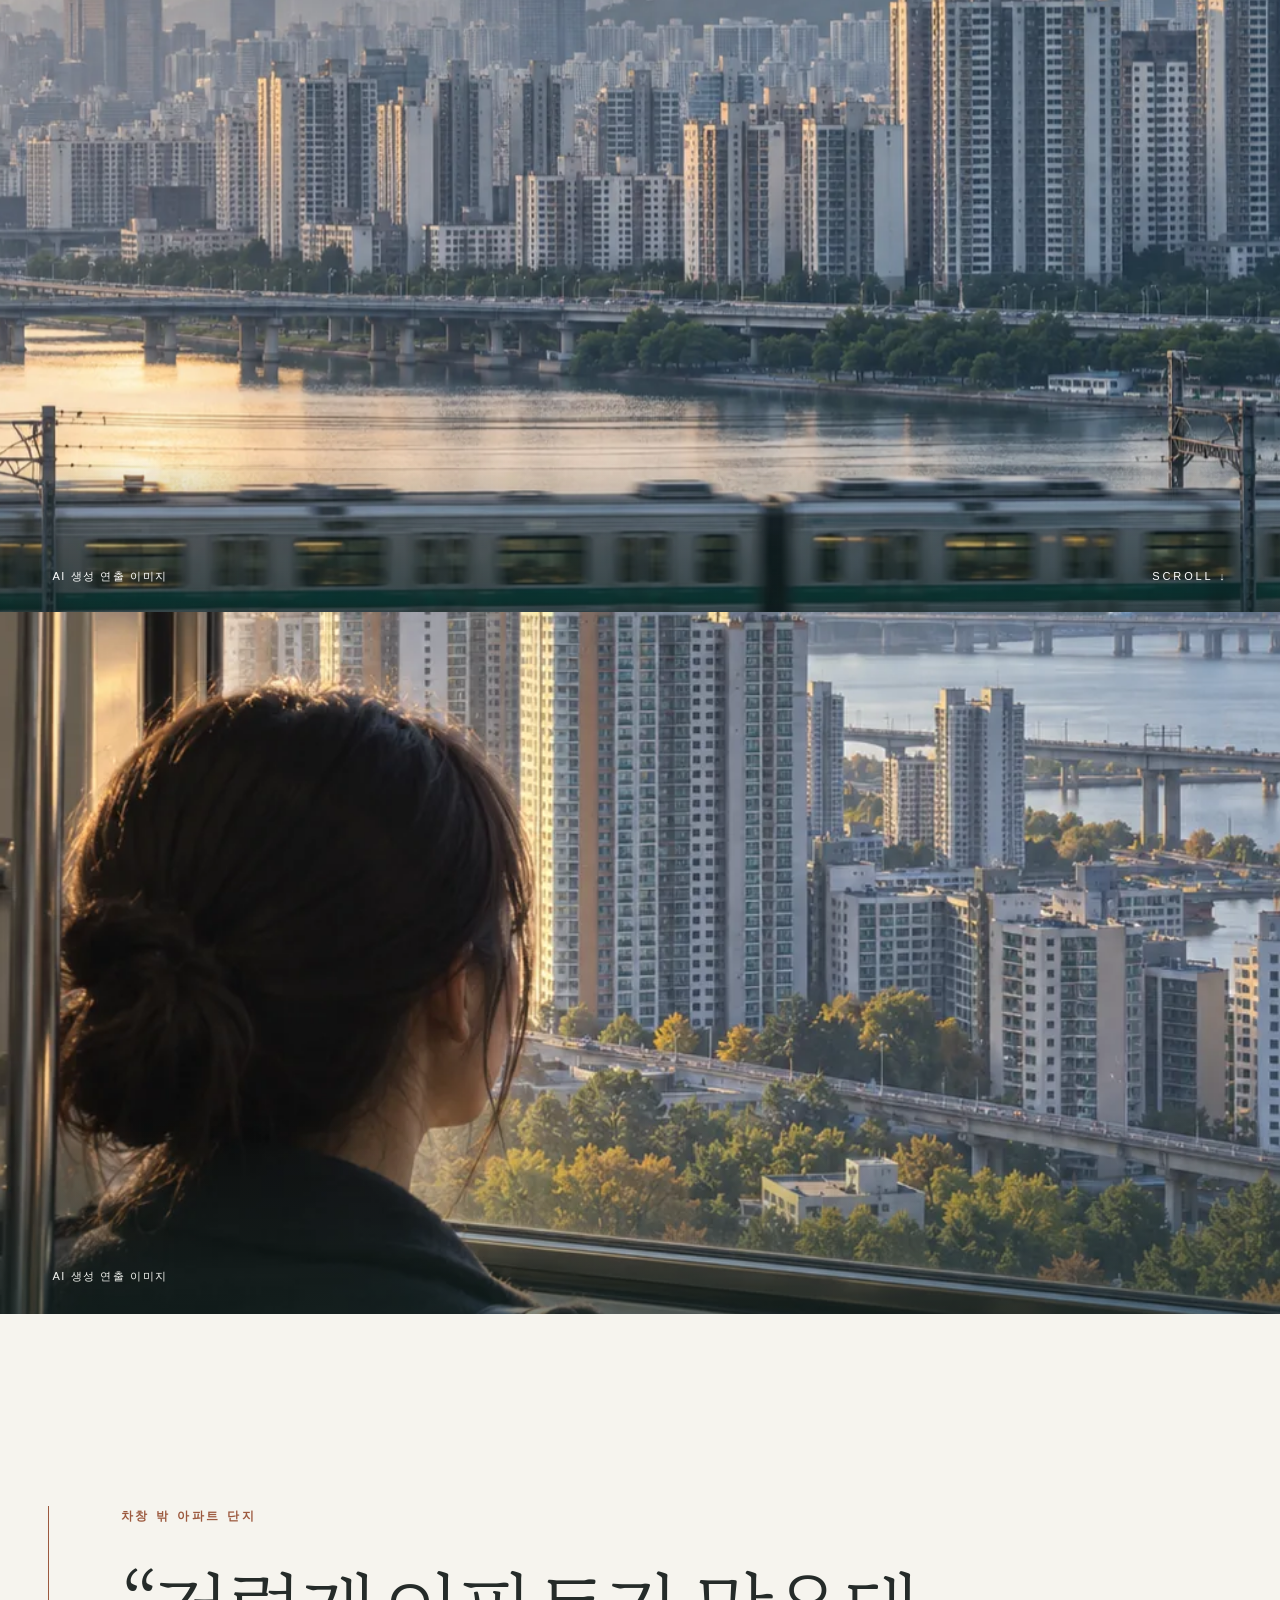
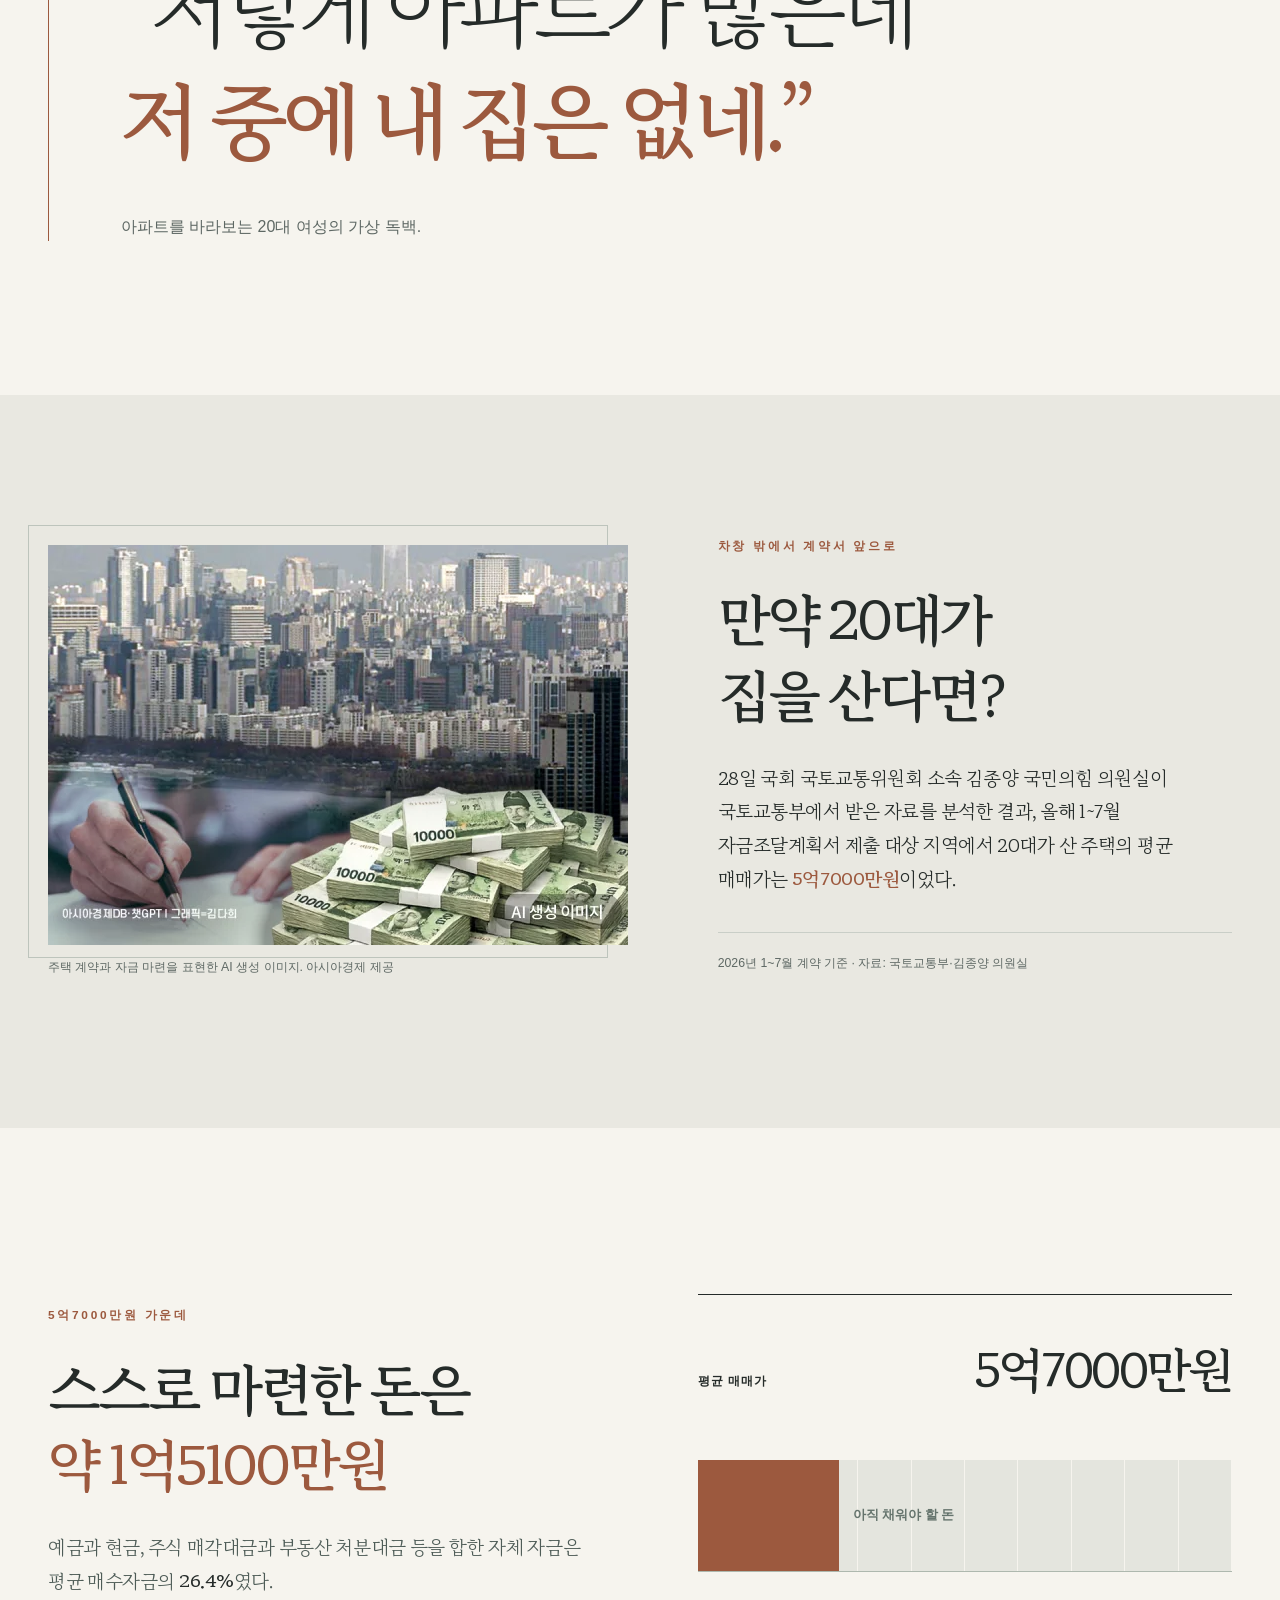
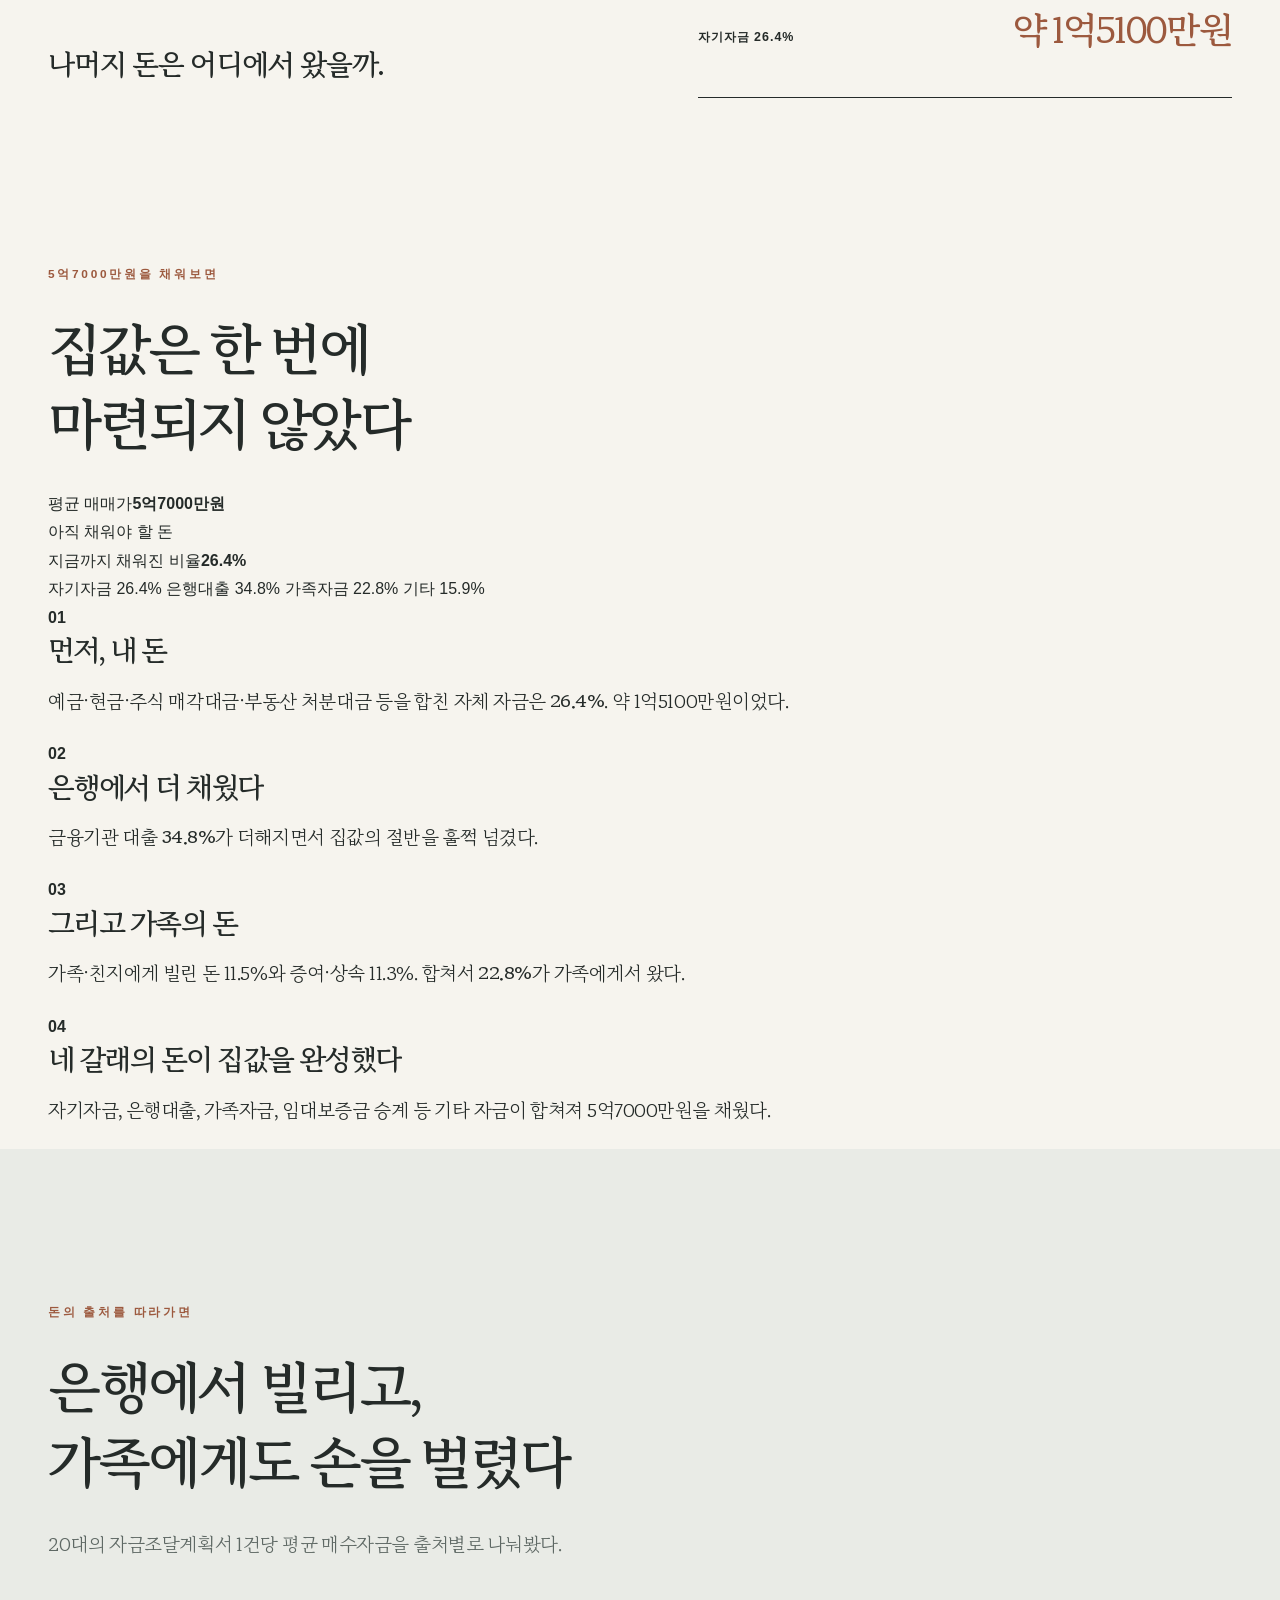
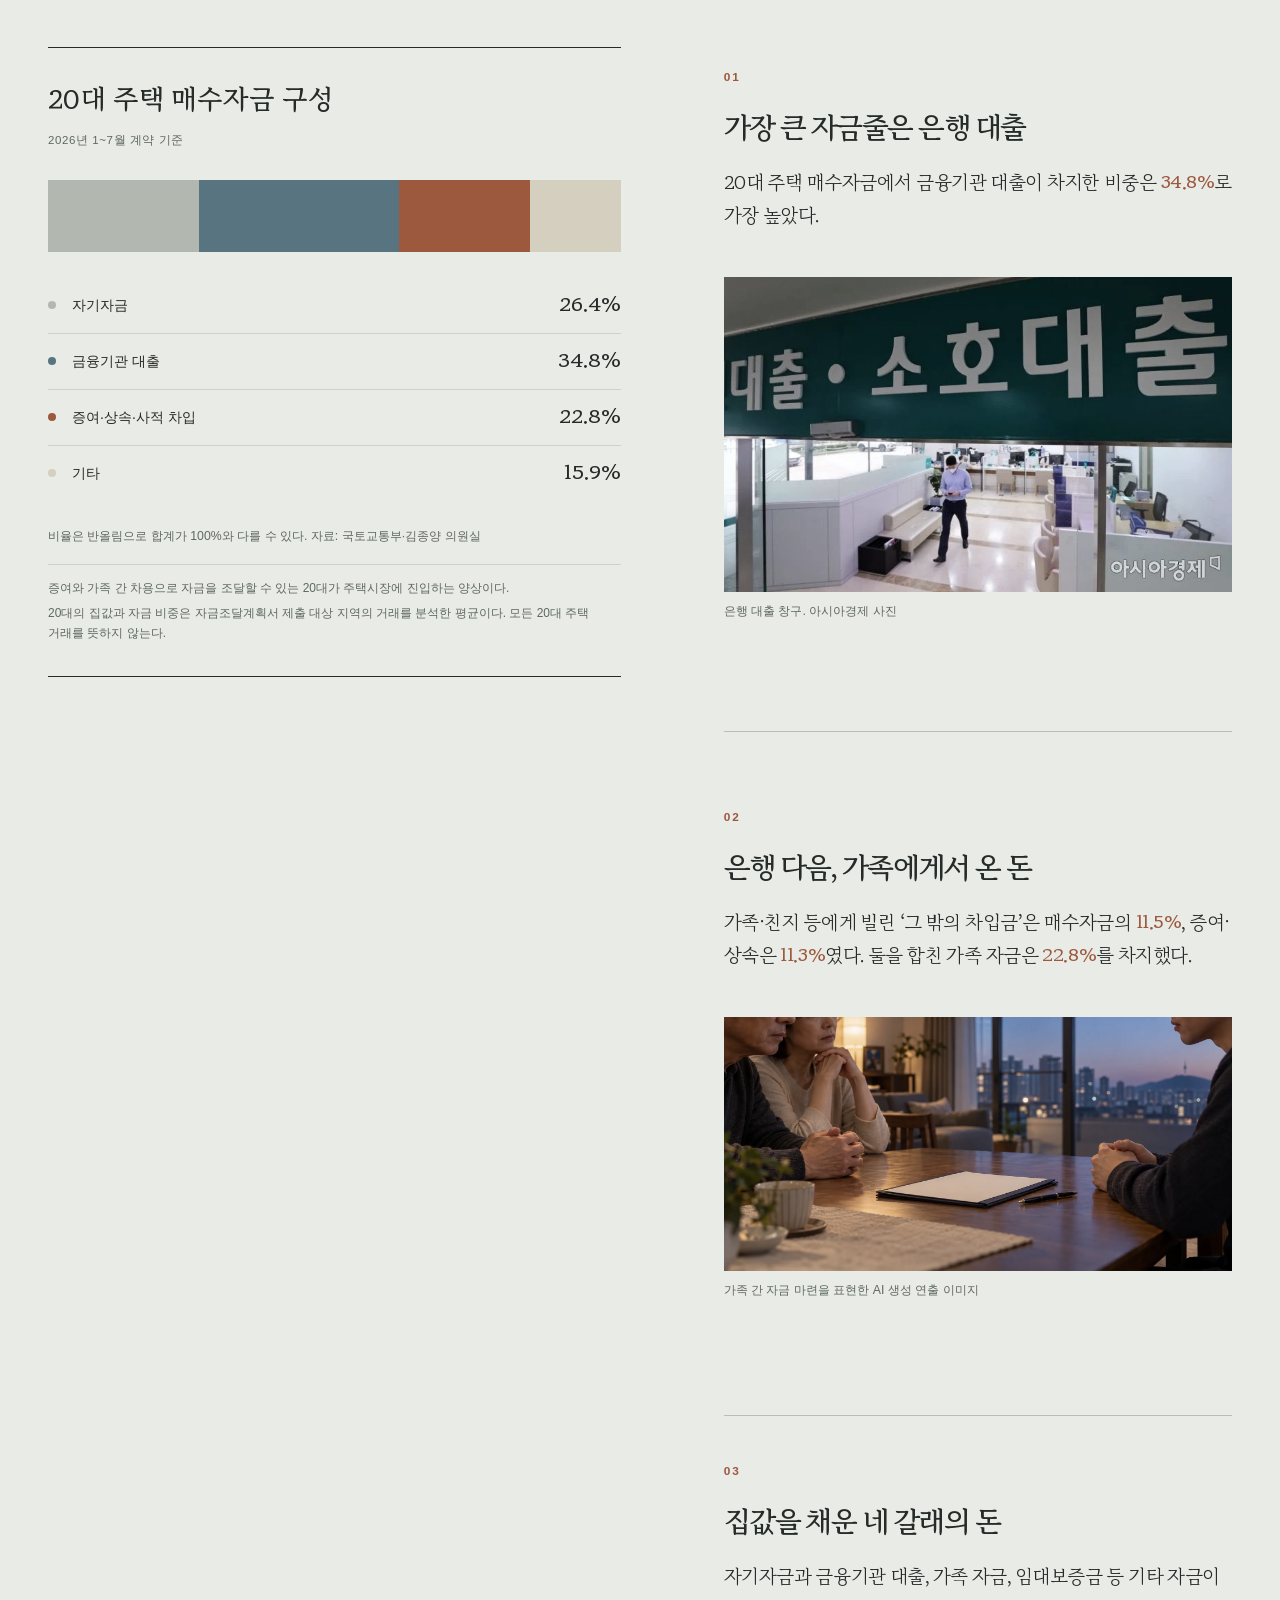
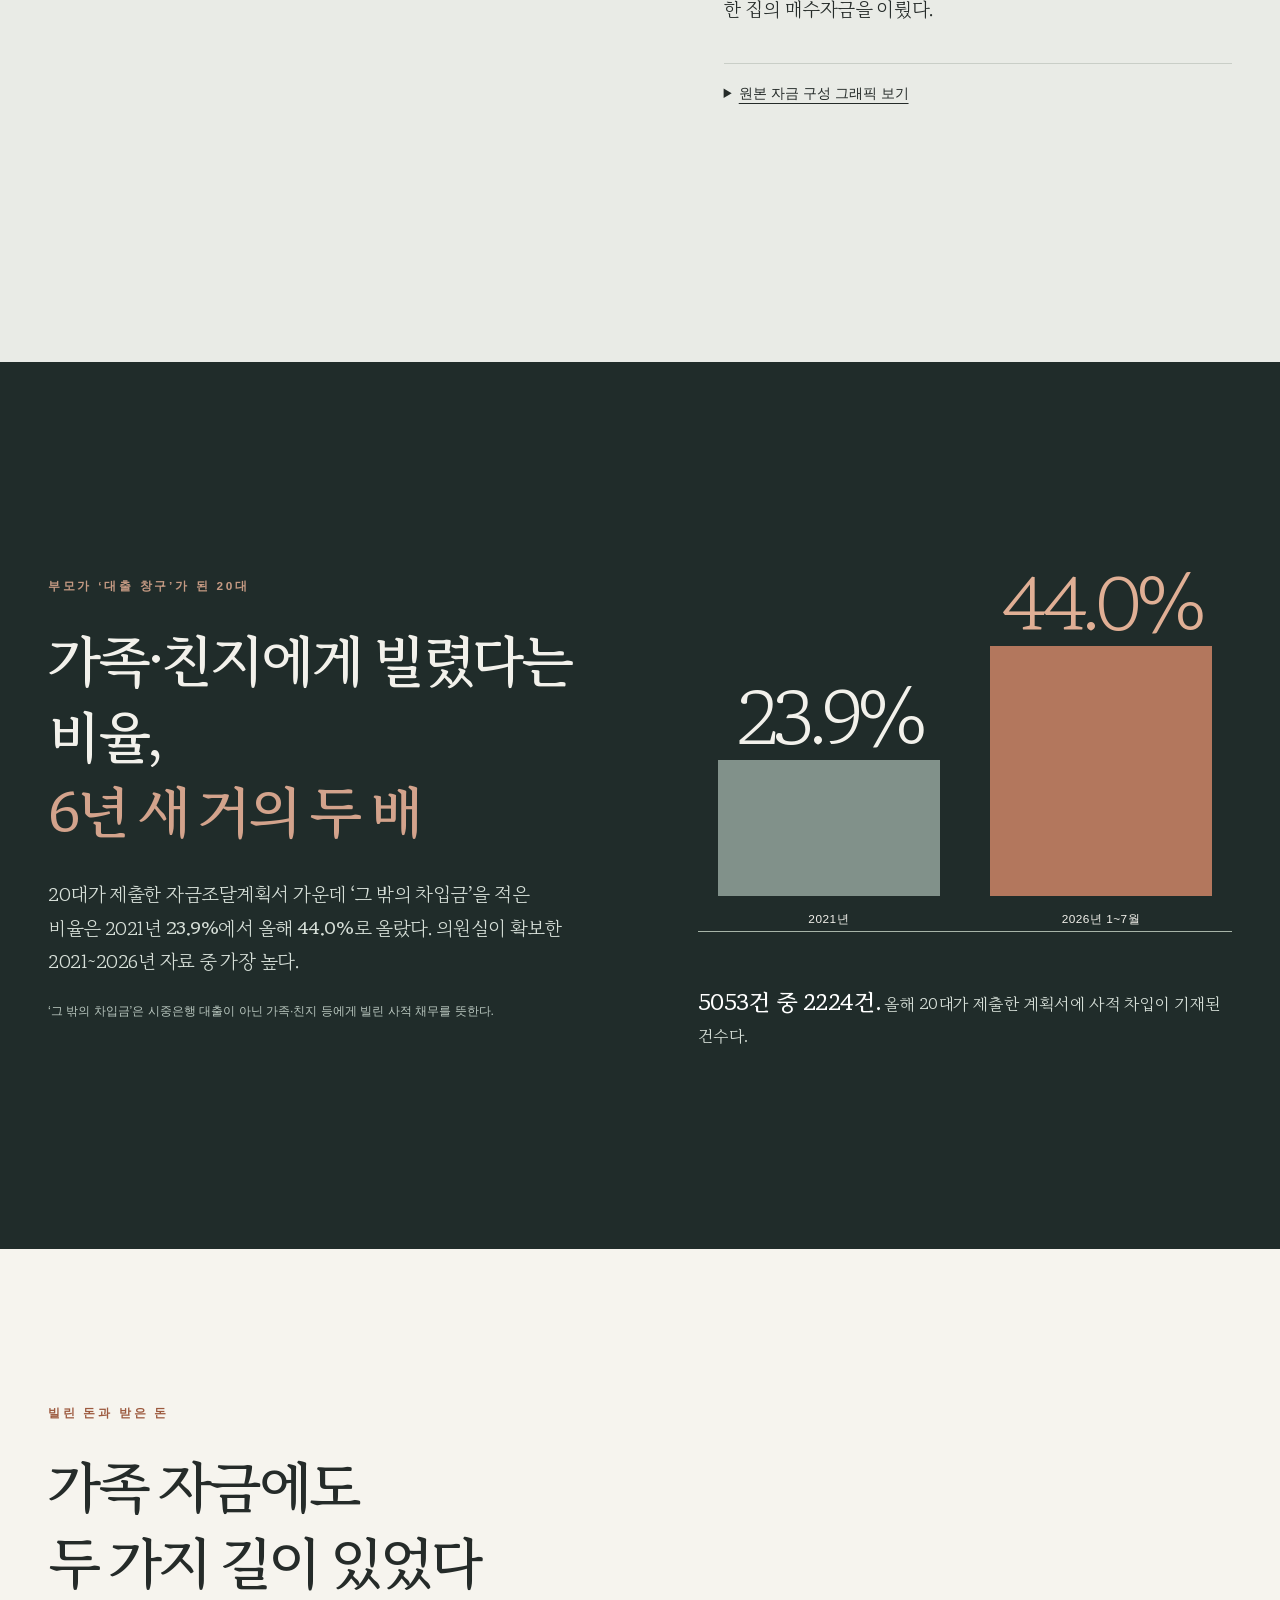
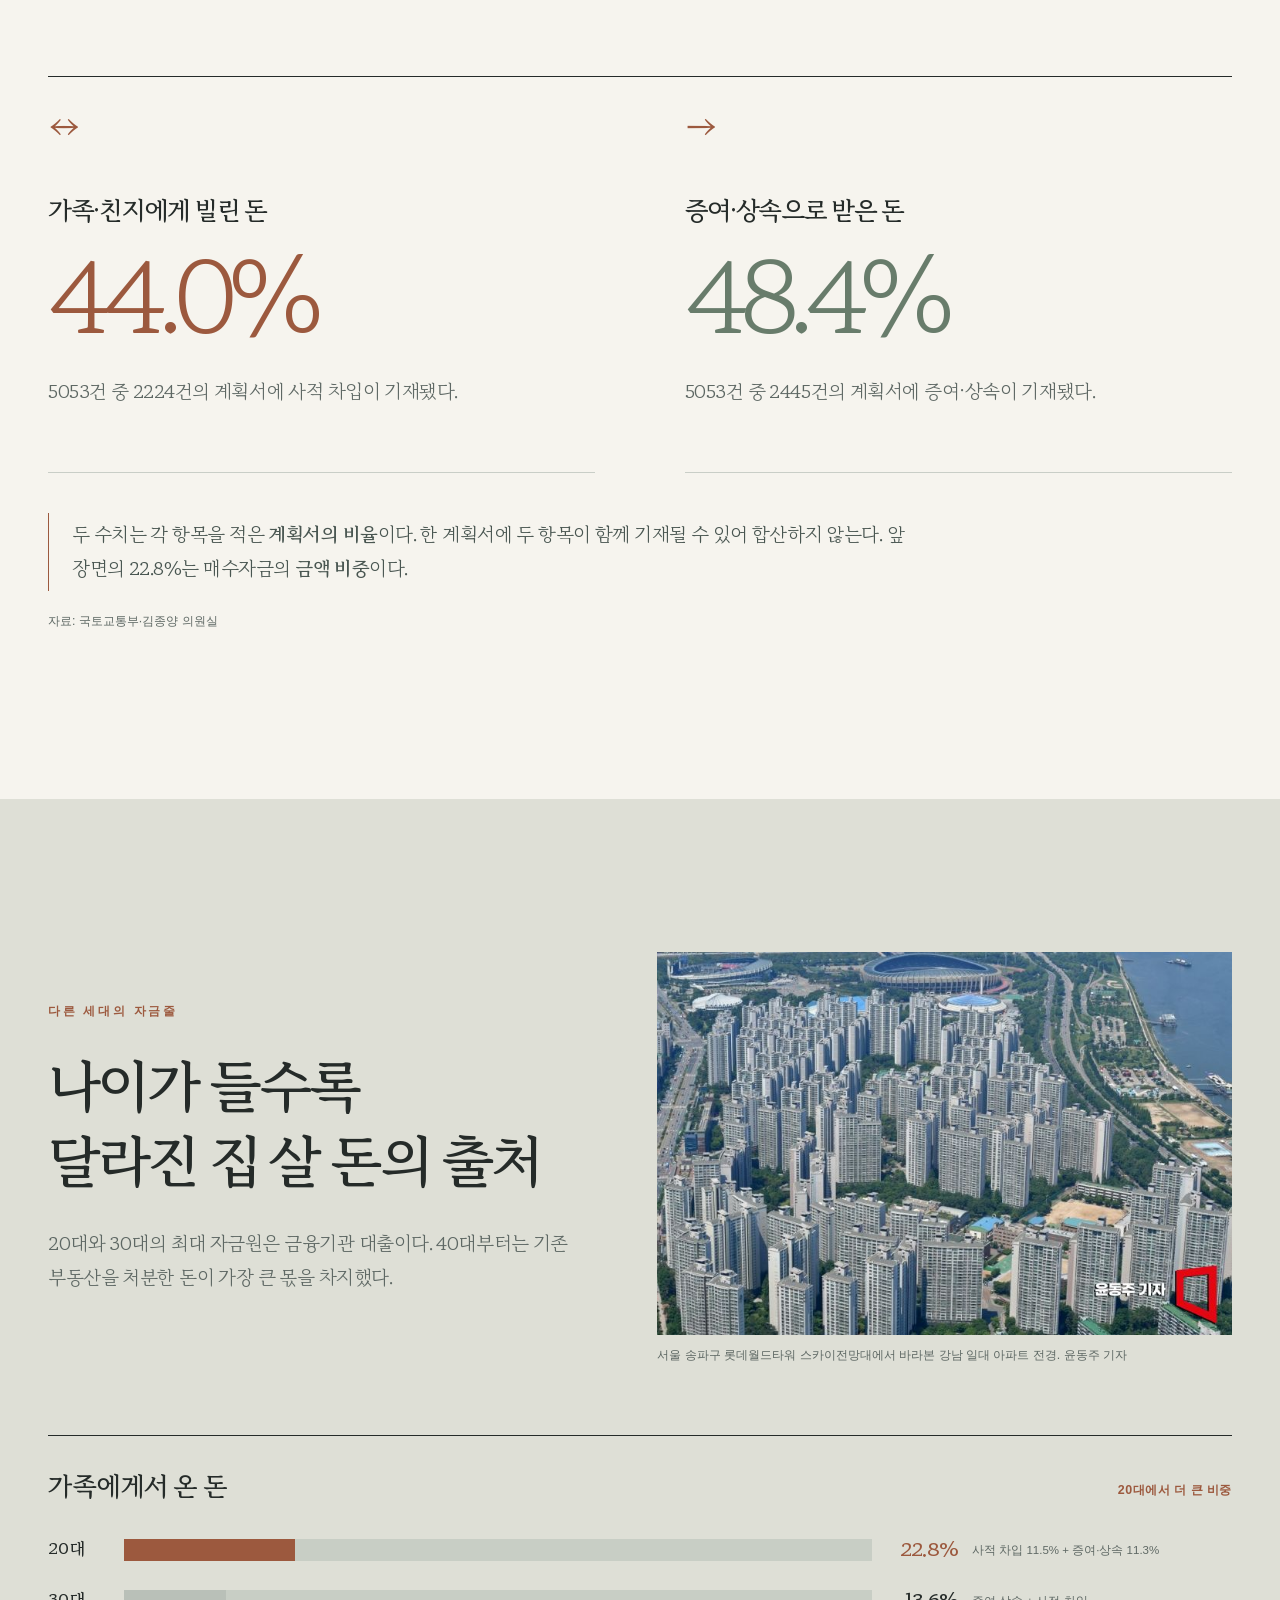
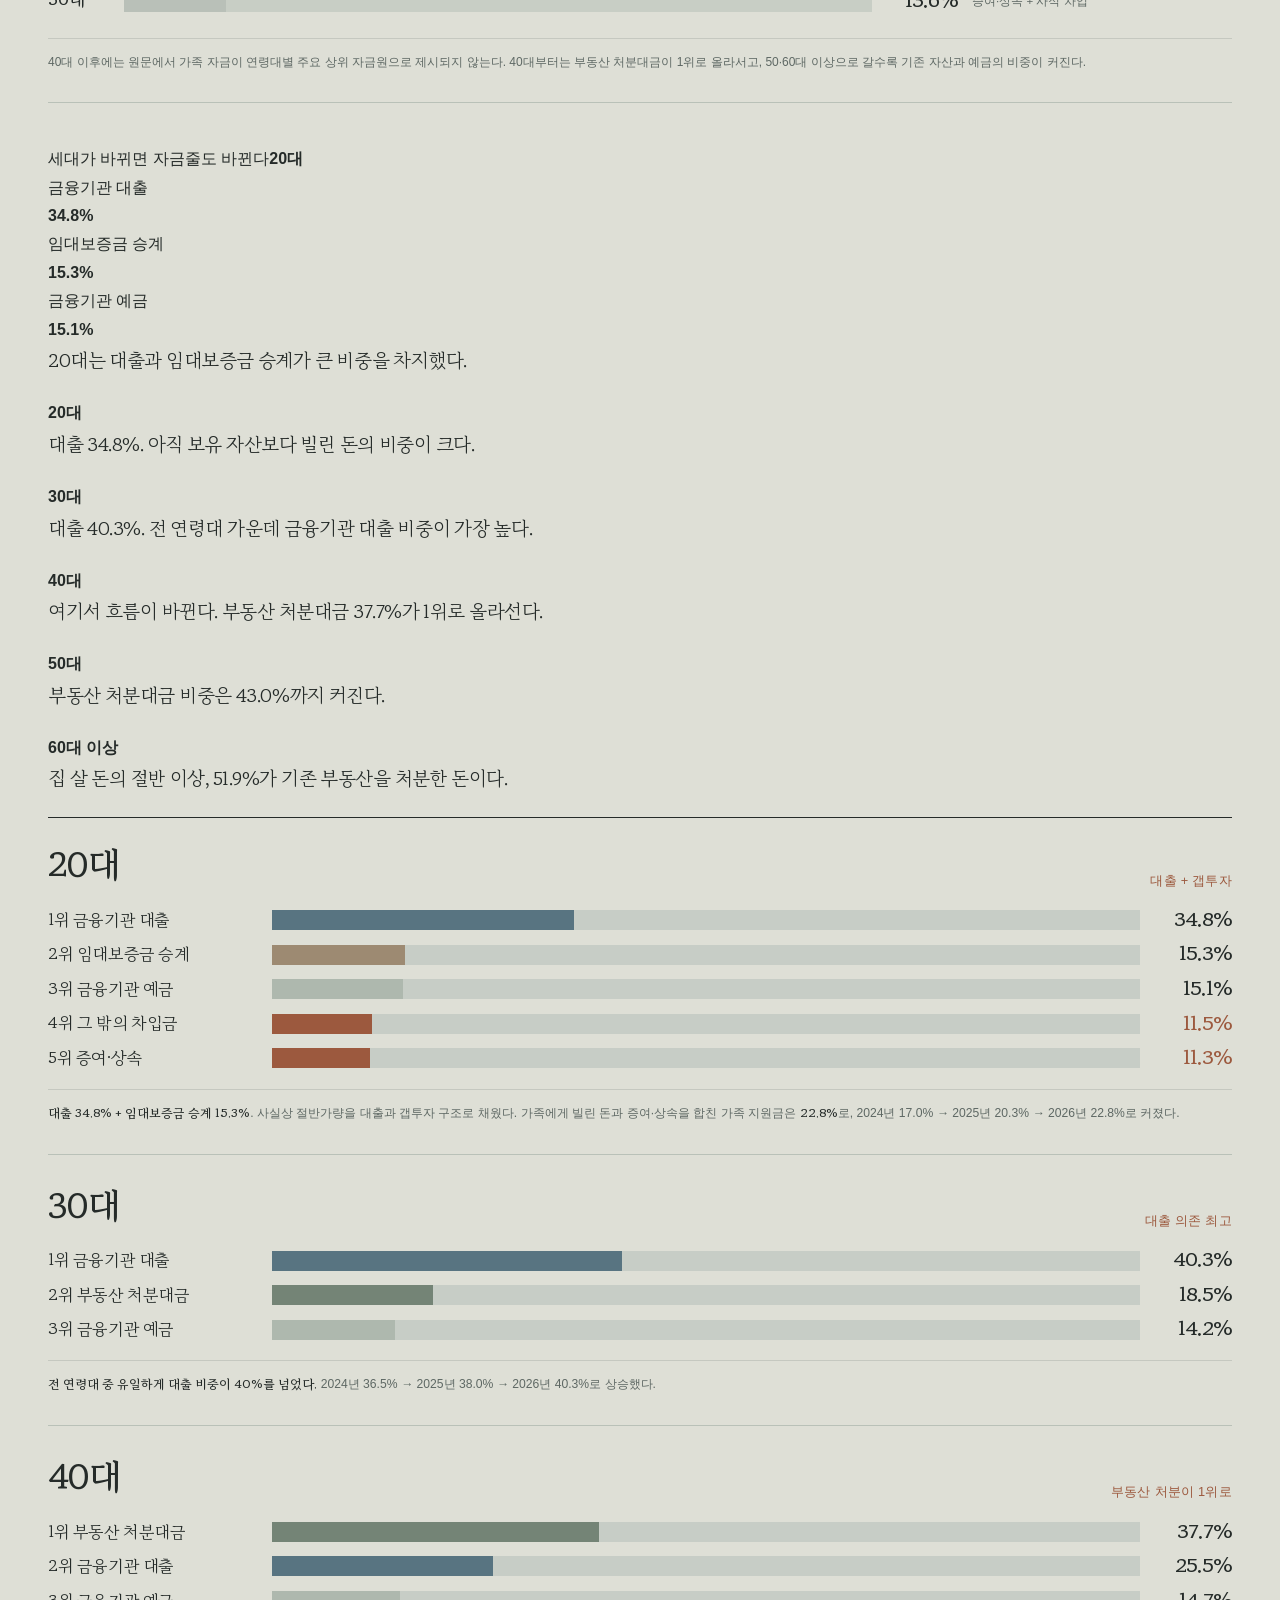
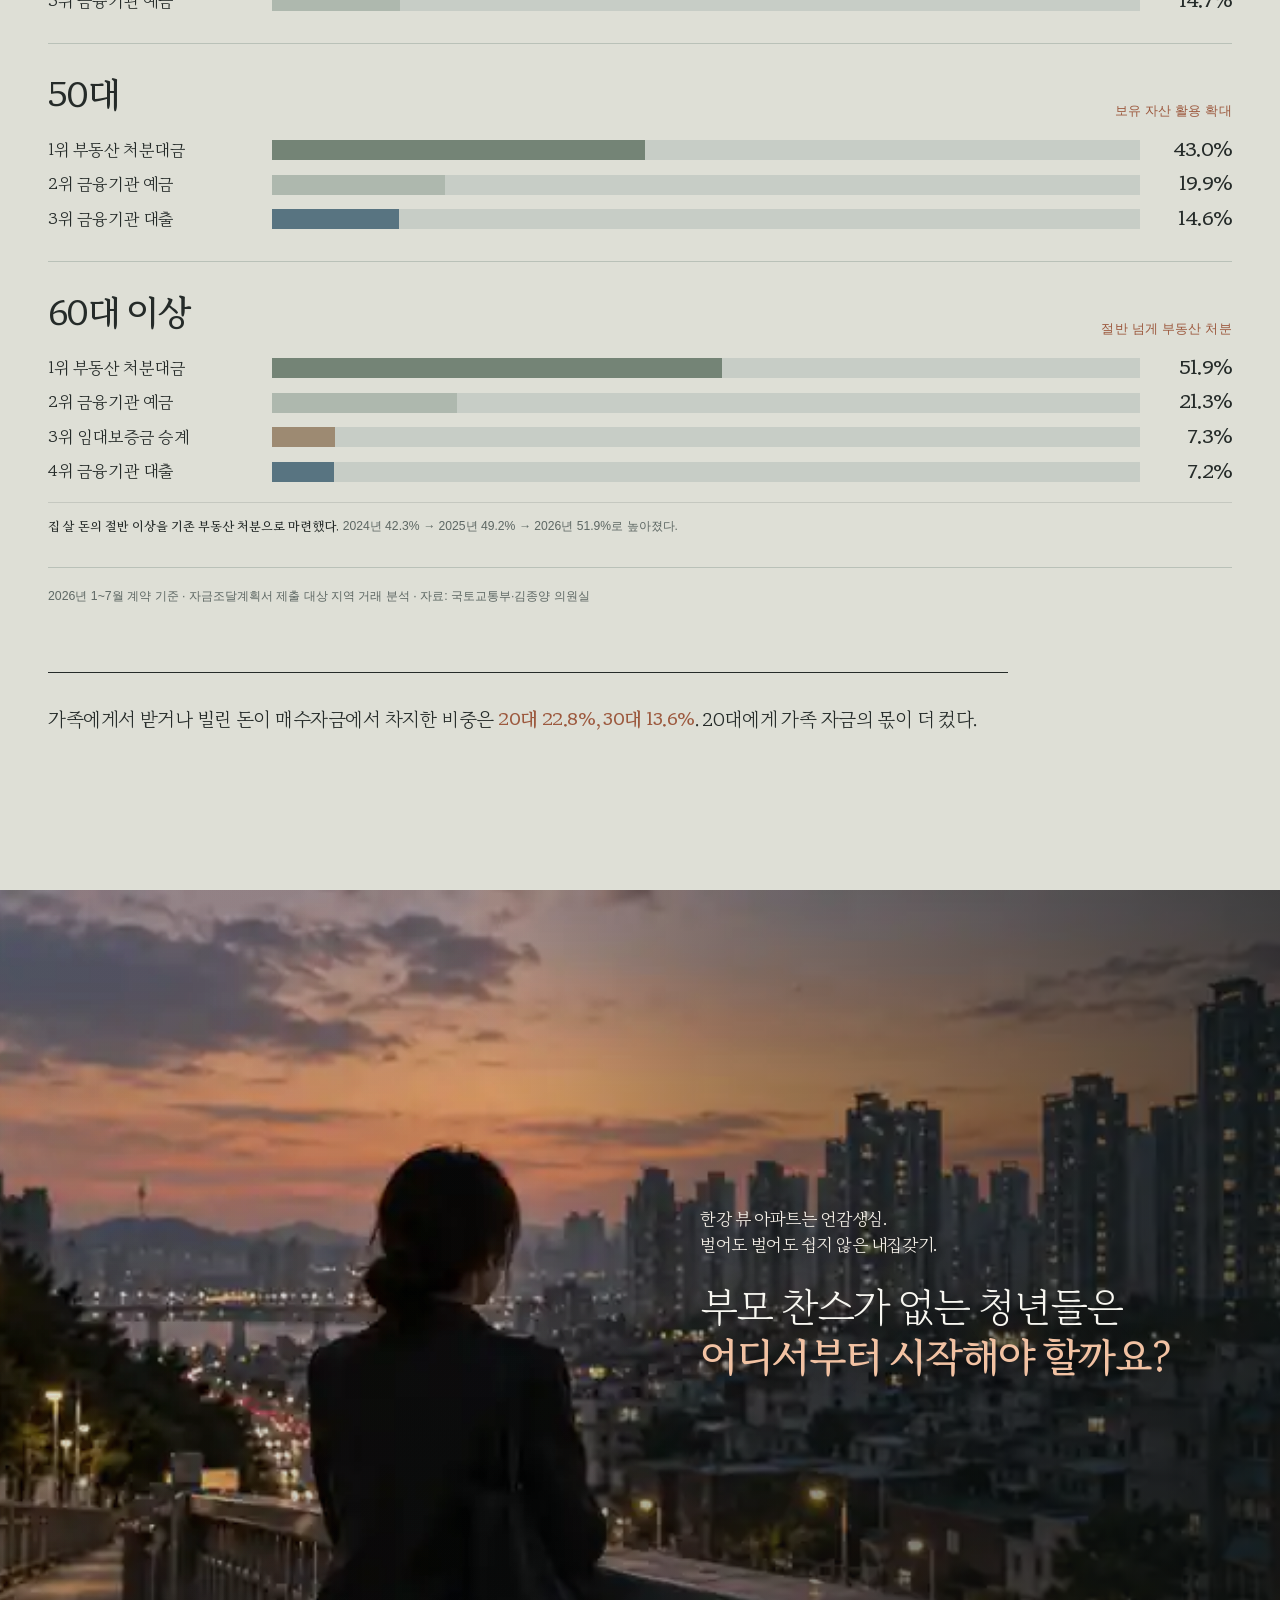
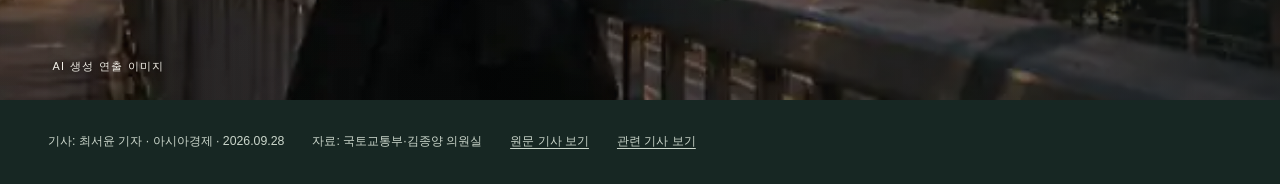
==== bank-of-parents/index.html @ 6225c362 "Add money-fill and age-morph story interactions" ====
<!doctype html>
<html lang="ko">
<head>
  <meta charset="utf-8">
  <meta name="viewport" content="width=device-width,initial-scale=1">
  <meta name="color-scheme" content="light">
  <title>엄마 아빠, 집 사고 싶어요. 대출해 주세요 | 비주얼뉴스</title>
  <meta name="description" content="20대의 집값은 어디에서 왔을까. 주택 매수자금의 출처를 따라가 본다.">
  <link rel="preload" href="assets/train-approach-wide.webp" as="image" media="(min-width: 769px)">
  <link rel="preload" href="assets/train-approach-mobile.webp" as="image" media="(max-width: 768px)">
  <link rel="stylesheet" href="styles-editorial-opening-v3.css">
  <script src="story-opening.js" defer></script>
</head>
<body>
<a class="skip" href="#story">본문으로 건너뛰기</a>
<header class="train-approach" aria-label="아파트 단지 앞을 지나는 지하철">
  <picture><source media="(max-width: 768px)" srcset="assets/train-approach-mobile.webp"><img src="assets/train-approach-wide.webp" alt="아파트 단지를 배경으로 지하철이 달려가는 AI 생성 연출 이미지" fetchpriority="high"></picture>
  <span class="approach-caption">AI 생성 연출 이미지</span>
  <span class="approach-scroll" aria-hidden="true">SCROLL ↓</span>
</header>
<div class="ride" aria-label="지하철 안에서 창밖을 바라보는 여성">
  <picture class="ride-picture"><source media="(max-width: 768px)" srcset="assets/subway-mobile.webp"><img src="assets/subway-wide.webp" alt="지하철 창가에 앉은 20대 여성이 창밖 아파트 단지를 바라보는 연출 이미지" fetchpriority="high"></picture>
  <div class="ride-reflection" aria-hidden="true"></div>
  <span class="ride-caption">AI 생성 연출 이미지</span>
  <span class="ride-scroll" aria-hidden="true">SCROLL ↓</span>
</div>
<main id="story">
  <section class="question scene" aria-labelledby="question-title"><div class="container">
    <p class="overline">차창 밖 아파트 단지</p>
    <h1 id="question-title">“저렇게 아파트가 많은데<br><em>저 중에 내 집은 없네.”</em></h1>
    <p class="question-context">아파트를 바라보는 20대 여성의 가상 독백.</p>
  </div></section>

  <section class="contract scene" aria-labelledby="contract-title"><div class="container contract-grid">
    <figure class="contract-photo"><img src="assets/contract-scene.webp" alt="도시의 아파트 전경과 계약서에 서명하는 손, 현금 이미지를 합성한 연출 이미지" loading="lazy" width="600" height="400"><figcaption>주택 계약과 자금 마련을 표현한 AI 생성 이미지. 아시아경제 제공</figcaption></figure>
    <div class="contract-copy"><p class="overline">차창 밖에서 계약서 앞으로</p><h2 id="contract-title">만약 20대가<br>집을 산다면?</h2><p>28일 국회 국토교통위원회 소속 김종양 국민의힘 의원실이 국토교통부에서 받은 자료를 분석한 결과, 올해 1~7월 자금조달계획서 제출 대상 지역에서 20대가 산 주택의 평균 매매가는 <strong>5억7000만원</strong>이었다.</p><p class="source">2026년 1~7월 계약 기준 · 자료: 국토교통부·김종양 의원실</p></div>
  </div></section>

  <section class="price scene" aria-labelledby="price-title"><div class="container price-grid"><div><p class="overline">5억7000만원 가운데</p><h2 id="price-title">스스로 마련한 돈은<br><em>약 1억5100만원</em></h2><p>예금과 현금, 주식 매각대금과 부동산 처분대금 등을 합한 자체 자금은 평균 매수자금의 <strong>26.4%</strong>였다.</p><p class="price-question">나머지 돈은 어디에서 왔을까.</p></div><div class="price-visual" role="img" aria-label="20대 평균 주택 매수자금 중 자기자금 26.4%만 채워지고 나머지는 비어 있는 모습"><div class="price-head"><span>평균 매매가</span><strong>5억7000만원</strong></div><div class="empty-house"><span class="owned"></span><span class="empty-label">아직 채워야 할 돈</span></div><div class="price-foot"><span>자기자금 26.4%</span><strong>약 1억5100만원</strong></div></div></div></section>

  <section class="money-journey scene" id="money-journey" aria-labelledby="money-journey-title">
    <div class="container money-journey-grid">
      <div class="money-stage" data-stage="1">
        <p class="overline">5억7000만원을 채워보면</p>
        <h2 id="money-journey-title">집값은 한 번에<br>마련되지 않았다</h2>
        <div class="money-total"><span>평균 매매가</span><strong>5억7000만원</strong></div>
        <div class="money-meter" role="img" aria-label="20대 평균 주택 매수자금이 자기자금, 은행대출, 가족자금, 기타자금으로 단계적으로 채워지는 그래프">
          <i class="money-self"></i><i class="money-bank"></i><i class="money-family"></i><i class="money-other"></i>
          <span class="money-empty">아직 채워야 할 돈</span>
        </div>
        <div class="money-now"><span>지금까지 채워진 비율</span><strong data-money-total>26.4%</strong></div>
        <div class="money-key">
          <span><i class="k-self"></i>자기자금 26.4%</span>
          <span><i class="k-bank"></i>은행대출 34.8%</span>
          <span><i class="k-family"></i>가족자금 22.8%</span>
          <span><i class="k-other"></i>기타 15.9%</span>
        </div>
      </div>
      <div class="money-scroll">
        <article class="money-step" data-money-step="1"><b>01</b><h3>먼저, 내 돈</h3><p>예금·현금·주식 매각대금·부동산 처분대금 등을 합친 자체 자금은 <strong>26.4%</strong>. 약 1억5100만원이었다.</p></article>
        <article class="money-step" data-money-step="2"><b>02</b><h3>은행에서 더 채웠다</h3><p>금융기관 대출 <strong>34.8%</strong>가 더해지면서 집값의 절반을 훌쩍 넘겼다.</p></article>
        <article class="money-step" data-money-step="3"><b>03</b><h3>그리고 가족의 돈</h3><p>가족·친지에게 빌린 돈 11.5%와 증여·상속 11.3%. 합쳐서 <strong>22.8%</strong>가 가족에게서 왔다.</p></article>
        <article class="money-step" data-money-step="4"><b>04</b><h3>네 갈래의 돈이 집값을 완성했다</h3><p>자기자금, 은행대출, 가족자금, 임대보증금 승계 등 기타 자금이 합쳐져 5억7000만원을 채웠다.</p></article>
      </div>
    </div>
  </section>

  <section class="funds scene" aria-labelledby="fund-title"><div class="container"><div class="fund-intro"><p class="overline">돈의 출처를 따라가면</p><h2 id="fund-title">은행에서 빌리고,<br>가족에게도 손을 벌렸다</h2><p>20대의 자금조달계획서 1건당 평균 매수자금을 출처별로 나눠봤다.</p></div>
    <div class="fund-story" id="fund-story"><div class="fund-graphic"><div class="fund-graphic-inner"><div class="graphic-title">20대 주택 매수자금 구성 <span>2026년 1~7월 계약 기준</span></div><div class="fund-bar" role="img" aria-label="자기자금 26.4%, 금융기관 대출 34.8%, 증여·상속·사적 차입 22.8%, 기타 15.9%"><i class="fund-self" title="자기자금 26.4%"></i><i class="fund-bank" title="금융기관 대출 34.8%"></i><i class="fund-family" title="증여·상속·사적 차입 22.8%"></i><i class="fund-other" title="기타 15.9%"></i></div><div class="fund-legend"><div><i class="key-self"></i><span>자기자금</span><strong>26.4%</strong></div><div><i class="key-bank"></i><span>금융기관 대출</span><strong>34.8%</strong></div><div><i class="key-family"></i><span>증여·상속·사적 차입</span><strong>22.8%</strong></div><div><i class="key-other"></i><span>기타</span><strong>15.9%</strong></div></div><p class="source">비율은 반올림으로 합계가 100%와 다를 수 있다. 자료: 국토교통부·김종양 의원실</p><div class="fund-note"><p>증여와 가족 간 차용으로 자금을 조달할 수 있는 20대가 주택시장에 진입하는 양상이다.</p><p>20대의 집값과 자금 비중은 자금조달계획서 제출 대상 지역의 거래를 분석한 평균이다. 모든 20대 주택 거래를 뜻하지 않는다.</p></div></div></div>
      <div class="fund-steps"><article class="fund-step" data-fund-step="1"><span class="step-no">01</span><h3>가장 큰 자금줄은 은행 대출</h3><p>20대 주택 매수자금에서 금융기관 대출이 차지한 비중은 <strong>34.8%</strong>로 가장 높았다.</p><figure class="step-photo bank-photo"><img src="assets/bank-desk.webp" alt="대출 안내 간판 아래 은행 창구" loading="lazy" width="745" height="462"><figcaption>은행 대출 창구. 아시아경제 사진</figcaption></figure></article>
      <article class="fund-step" data-fund-step="2"><span class="step-no">02</span><h3>은행 다음, 가족에게서 온 돈</h3><p>가족·친지 등에게 빌린 ‘그 밖의 차입금’은 매수자금의 <strong>11.5%</strong>, 증여·상속은 <strong>11.3%</strong>였다. 둘을 합친 가족 자금은 <strong>22.8%</strong>를 차지했다.</p><figure class="step-photo family-photo"><img src="assets/family-table.webp" alt="부모와 성인 자녀가 집 안 식탁에 마주 앉아 서류를 앞에 둔 연출 이미지" loading="lazy" width="1774" height="887"><figcaption>가족 간 자금 마련을 표현한 AI 생성 연출 이미지</figcaption></figure></article>
      <article class="fund-step" data-fund-step="3"><span class="step-no">03</span><h3>집값을 채운 네 갈래의 돈</h3><p>자기자금과 금융기관 대출, 가족 자금, 임대보증금 등 기타 자금이 한 집의 매수자금을 이뤘다.</p><details class="original"><summary>원본 자금 구성 그래픽 보기</summary><figure><img src="assets/funding-source.webp" alt="20·30대 주택 매수자금 구성 원본 그래픽. 20대 자기자금 26.4%, 증여·상속·사적 차입 22.8%, 금융기관 대출 34.8%, 기타 15.9%; 30대는 각각 39.5%, 13.6%, 40.3%, 6.6%" loading="lazy" width="745" height="529"><figcaption>자료: 국토교통부·김종양 의원실 · 그래픽: 이영우 아시아경제</figcaption></figure></details></article></div></div>
  </div></section>

  <section class="borrowing scene" aria-labelledby="borrow-title"><div class="container borrowing-grid"><div><p class="overline">부모가 ‘대출 창구’가 된 20대</p><h2 id="borrow-title">가족·친지에게 빌렸다는 비율,<br><em>6년 새 거의 두 배</em></h2><p>20대가 제출한 자금조달계획서 가운데 ‘그 밖의 차입금’을 적은 비율은 2021년 <strong>23.9%</strong>에서 올해 <strong>44.0%</strong>로 올랐다. 의원실이 확보한 2021~2026년 자료 중 가장 높다.</p><p class="source">‘그 밖의 차입금’은 시중은행 대출이 아닌 가족·친지 등에게 빌린 사적 채무를 뜻한다.</p></div><div class="borrow-visual"><div class="borrow-bars" role="img" aria-label="20대 사적 차입 기재율 2021년 23.9%에서 2026년 1~7월 44.0%로 상승"><div class="borrow-col"><strong>23.9%</strong><i style="--bar-h:136px"></i><span>2021년</span></div><div class="borrow-col latest"><strong>44.0%</strong><i style="--bar-h:250px"></i><span>2026년 1~7월</span></div></div><p><strong>5053건 중 2224건.</strong> 올해 20대가 제출한 계획서에 사적 차입이 기재된 건수다.</p></div></div></section>

  <section class="two-routes scene" aria-labelledby="routes-title"><div class="container"><p class="overline">빌린 돈과 받은 돈</p><h2 id="routes-title">가족 자금에도<br>두 가지 길이 있었다</h2><div class="route-cards"><article><span class="route-icon" aria-hidden="true">↔</span><h3>가족·친지에게 빌린 돈</h3><strong>44.0%</strong><p>5053건 중 2224건의 계획서에 사적 차입이 기재됐다.</p></article><article><span class="route-icon" aria-hidden="true">→</span><h3>증여·상속으로 받은 돈</h3><strong>48.4%</strong><p>5053건 중 2445건의 계획서에 증여·상속이 기재됐다.</p></article></div><p class="route-note">두 수치는 각 항목을 적은 <strong>계획서의 비율</strong>이다. 한 계획서에 두 항목이 함께 기재될 수 있어 합산하지 않는다. 앞 장면의 22.8%는 매수자금의 <strong>금액 비중</strong>이다.</p><p class="source">자료: 국토교통부·김종양 의원실</p></div></section>

  <section class="generations scene" aria-labelledby="generation-title"><div class="container"><div class="generation-lead"><div class="generation-intro"><p class="overline">다른 세대의 자금줄</p><h2 id="generation-title">나이가 들수록<br>달라진 집 살 돈의 출처</h2><p>20대와 30대의 최대 자금원은 금융기관 대출이다. 40대부터는 기존 부동산을 처분한 돈이 가장 큰 몫을 차지했다.</p></div><figure class="generation-photo"><img src="assets/gangnam-apartments.jpg" alt="롯데월드타워 전망대에서 내려다본 강남 일대의 아파트 단지" loading="lazy" width="745" height="496"><figcaption>서울 송파구 롯데월드타워 스카이전망대에서 바라본 강남 일대 아파트 전경. 윤동주 기자</figcaption></figure></div><div class="family-support-compare" aria-label="20대와 30대 가족 지원금 비중 비교">
  <div class="family-support-head">
    <span>가족에게서 온 돈</span>
    <strong>20대에서 더 큰 비중</strong>
  </div>
  <div class="family-support-bars">
    <div class="family-support-row twenties">
      <span class="age">20대</span>
      <div class="track"><i style="--family-w:22.8%"></i></div>
      <strong>22.8%</strong>
      <small>사적 차입 11.5% + 증여·상속 11.3%</small>
    </div>
    <div class="family-support-row thirties">
      <span class="age">30대</span>
      <div class="track"><i style="--family-w:13.6%"></i></div>
      <strong>13.6%</strong>
      <small>증여·상속 + 사적 차입</small>
    </div>
  </div>
  <p class="family-support-note">40대 이후에는 원문에서 가족 자금이 연령대별 주요 상위 자금원으로 제시되지 않는다. 40대부터는 부동산 처분대금이 1위로 올라서고, 50·60대 이상으로 갈수록 기존 자산과 예금의 비중이 커진다.</p>
</div>

<div class="age-morph" id="age-morph" aria-label="연령대가 바뀌며 주요 주택 자금 출처가 달라지는 인터랙티브 그래프">
  <div class="age-morph-sticky">
    <div class="age-morph-head"><span>세대가 바뀌면 자금줄도 바뀐다</span><strong data-age-name>20대</strong></div>
    <div class="age-morph-bars">
      <div class="age-morph-row"><span data-age-label="0">금융기관 대출</span><div><i data-age-bar="0"></i></div><strong data-age-value="0">34.8%</strong></div>
      <div class="age-morph-row"><span data-age-label="1">임대보증금 승계</span><div><i data-age-bar="1"></i></div><strong data-age-value="1">15.3%</strong></div>
      <div class="age-morph-row"><span data-age-label="2">금융기관 예금</span><div><i data-age-bar="2"></i></div><strong data-age-value="2">15.1%</strong></div>
    </div>
    <p class="age-morph-insight" data-age-insight>20대는 대출과 임대보증금 승계가 큰 비중을 차지했다.</p>
  </div>
  <div class="age-morph-steps">
    <article data-age-index="0"><b>20대</b><p>대출 34.8%. 아직 보유 자산보다 빌린 돈의 비중이 크다.</p></article>
    <article data-age-index="1"><b>30대</b><p>대출 40.3%. 전 연령대 가운데 금융기관 대출 비중이 가장 높다.</p></article>
    <article data-age-index="2"><b>40대</b><p>여기서 흐름이 바뀐다. 부동산 처분대금 37.7%가 1위로 올라선다.</p></article>
    <article data-age-index="3"><b>50대</b><p>부동산 처분대금 비중은 43.0%까지 커진다.</p></article>
    <article data-age-index="4"><b>60대 이상</b><p>집 살 돈의 절반 이상, 51.9%가 기존 부동산을 처분한 돈이다.</p></article>
  </div>
</div>

<div class="generation-graphs" aria-label="연령대별 주택 매수자금 주요 조달처 그래프">
  <article class="gen-chart">
    <div class="gen-head"><h3>20대</h3><p>대출 + 갭투자</p></div>
    <div class="gen-bars">
      <div class="gen-bar loan"><span class="label">1위 금융기관 대출</span><i style="--w:34.8%"></i><strong>34.8%</strong></div>
      <div class="gen-bar lease"><span class="label">2위 임대보증금 승계</span><i style="--w:15.3%"></i><strong>15.3%</strong></div>
      <div class="gen-bar saving"><span class="label">3위 금융기관 예금</span><i style="--w:15.1%"></i><strong>15.1%</strong></div>
      <div class="gen-bar family"><span class="label">4위 그 밖의 차입금</span><i style="--w:11.5%"></i><strong>11.5%</strong></div>
      <div class="gen-bar family"><span class="label">5위 증여·상속</span><i style="--w:11.3%"></i><strong>11.3%</strong></div>
    </div>
    <p class="gen-note"><strong>대출 34.8% + 임대보증금 승계 15.3%</strong>. 사실상 절반가량을 대출과 갭투자 구조로 채웠다. 가족에게 빌린 돈과 증여·상속을 합친 가족 지원금은 <strong>22.8%</strong>로, 2024년 17.0% → 2025년 20.3% → 2026년 22.8%로 커졌다.</p>
  </article>

  <article class="gen-chart">
    <div class="gen-head"><h3>30대</h3><p>대출 의존 최고</p></div>
    <div class="gen-bars">
      <div class="gen-bar loan"><span class="label">1위 금융기관 대출</span><i style="--w:40.3%"></i><strong>40.3%</strong></div>
      <div class="gen-bar asset"><span class="label">2위 부동산 처분대금</span><i style="--w:18.5%"></i><strong>18.5%</strong></div>
      <div class="gen-bar saving"><span class="label">3위 금융기관 예금</span><i style="--w:14.2%"></i><strong>14.2%</strong></div>
    </div>
    <p class="gen-note"><strong>전 연령대 중 유일하게 대출 비중이 40%를 넘었다.</strong> 2024년 36.5% → 2025년 38.0% → 2026년 40.3%로 상승했다.</p>
  </article>

  <article class="gen-chart">
    <div class="gen-head"><h3>40대</h3><p>부동산 처분이 1위로</p></div>
    <div class="gen-bars">
      <div class="gen-bar asset"><span class="label">1위 부동산 처분대금</span><i style="--w:37.7%"></i><strong>37.7%</strong></div>
      <div class="gen-bar loan"><span class="label">2위 금융기관 대출</span><i style="--w:25.5%"></i><strong>25.5%</strong></div>
      <div class="gen-bar saving"><span class="label">3위 금융기관 예금</span><i style="--w:14.7%"></i><strong>14.7%</strong></div>
    </div>
  </article>

  <article class="gen-chart">
    <div class="gen-head"><h3>50대</h3><p>보유 자산 활용 확대</p></div>
    <div class="gen-bars">
      <div class="gen-bar asset"><span class="label">1위 부동산 처분대금</span><i style="--w:43.0%"></i><strong>43.0%</strong></div>
      <div class="gen-bar saving"><span class="label">2위 금융기관 예금</span><i style="--w:19.9%"></i><strong>19.9%</strong></div>
      <div class="gen-bar loan"><span class="label">3위 금융기관 대출</span><i style="--w:14.6%"></i><strong>14.6%</strong></div>
    </div>
  </article>

  <article class="gen-chart">
    <div class="gen-head"><h3>60대 이상</h3><p>절반 넘게 부동산 처분</p></div>
    <div class="gen-bars">
      <div class="gen-bar asset"><span class="label">1위 부동산 처분대금</span><i style="--w:51.9%"></i><strong>51.9%</strong></div>
      <div class="gen-bar saving"><span class="label">2위 금융기관 예금</span><i style="--w:21.3%"></i><strong>21.3%</strong></div>
      <div class="gen-bar lease"><span class="label">3위 임대보증금 승계</span><i style="--w:7.3%"></i><strong>7.3%</strong></div>
      <div class="gen-bar loan"><span class="label">4위 금융기관 대출</span><i style="--w:7.2%"></i><strong>7.2%</strong></div>
    </div>
    <p class="gen-note"><strong>집 살 돈의 절반 이상을 기존 부동산 처분으로 마련했다.</strong> 2024년 42.3% → 2025년 49.2% → 2026년 51.9%로 높아졌다.</p>
  </article>
</div>
<p class="source generation-source">2026년 1~7월 계약 기준 · 자금조달계획서 제출 대상 지역 거래 분석 · 자료: 국토교통부·김종양 의원실</p><div class="generation-return"><p>가족에게서 받거나 빌린 돈이 매수자금에서 차지한 비중은 <strong>20대 22.8%, 30대 13.6%</strong>. 20대에게 가족 자금의 몫이 더 컸다.</p></div></div></section>

  <section class="last-ride scene" aria-labelledby="last-title"><picture><img src="assets/ending-city-final.webp" alt="노을 진 서울 도심과 아파트 단지를 바라보는 여성의 뒷모습을 표현한 AI 생성 이미지" loading="lazy"></picture><div class="last-shade"></div><span class="last-caption">AI 생성 연출 이미지</span><div class="container last-copy"><p class="last-preface">한강 뷰 아파트는 언감생심.<br>벌어도 벌어도 쉽지 않은 내집갖기.</p><h2 id="last-title"><span>부모 찬스가 없는 청년들은</span><br><em>어디서부터 시작해야 할까요?</em></h2></div></section>
</main>
<footer><div class="container"><span>기사: 최서윤 기자 · 아시아경제 · 2026.09.28</span><span>자료: 국토교통부·김종양 의원실</span><a href="https://www.asiae.co.kr/article/2026092810202303479" target="_blank" rel="noopener noreferrer">원문 기사 보기</a><a href="https://www.asiae.co.kr/article/2026092515471657943" target="_blank" rel="noopener noreferrer">관련 기사 보기</a></div></footer>
</body>
</html>
---- bank-of-parents/styles-editorial-opening-v3.css ----
@font-face{font-family:MaruBuri;src:url("assets/MaruBuri-Light.woff2") format("woff2");font-style:normal;font-weight:300;font-display:swap}
@font-face{font-family:MaruBuri;src:url("assets/MaruBuri-Regular.woff2") format("woff2");font-style:normal;font-weight:400;font-display:swap}
@font-face{font-family:MaruBuri;src:url("assets/MaruBuri-SemiBold.woff2") format("woff2");font-style:normal;font-weight:600 900;font-display:swap}
:root{--paper:#f6f4ee;--paper-2:#eeeae0;--ink:#252b29;--sub:#5e6864;--line:#c9cec7;--rust:#9c593e;--rust-light:#c18a70;--sage:#748476;--bank:#587481;--night:#202c2a;--width:1320px}
*{box-sizing:border-box}html{scroll-behavior:smooth}body{margin:0;background:var(--paper);color:var(--ink);font-family:"Apple SD Gothic Neo","Malgun Gothic",Arial,sans-serif;line-height:1.78;word-break:keep-all;overflow-x:hidden}img{display:block;max-width:100%}a{color:inherit}figure{margin:0}p{margin:0 0 1.15em}.container{width:min(calc(100% - 96px),var(--width));margin-inline:auto}.scene{position:relative}.skip{position:absolute;top:-100px;left:12px;background:#fff;z-index:100;padding:10px 14px}.skip:focus{top:12px}
h1,h2,h3{font-family:MaruBuri,"Nanum Myeongjo",serif;font-weight:600;letter-spacing:-.055em;line-height:1.37;margin:0 0 .5em}h2{font-size:clamp(2.5rem,4.3vw,4.9rem)}h3{font-size:clamp(1.55rem,2.2vw,2.45rem)}strong{font-weight:700}em{font-style:normal;color:var(--rust)}.overline{font-size:.74rem;letter-spacing:.23em;font-weight:700;color:var(--rust);margin:0 0 2.25em}.source,figcaption{font-size:.77rem;line-height:1.65;color:var(--sub)}
.ride{height:min(91svh,1000px);min-height:570px;position:relative;overflow:hidden;background:#293f47}.ride-picture,.ride-picture img{position:absolute;inset:0;width:100%;height:100%}.ride-picture img{object-fit:cover;object-position:center;animation:train-drift 19s ease-in-out infinite alternate}.ride:after{content:"";position:absolute;inset:0;background:linear-gradient(0deg,#1327258a,transparent 28%)}.ride-reflection{position:absolute;inset:-10% auto -10% -30%;width:14%;background:linear-gradient(90deg,transparent,#ffffff19,transparent);transform:skewX(-13deg);animation:light-pass 11s linear infinite;pointer-events:none}.ride-caption,.ride-scroll{position:absolute;bottom:27px;z-index:2;color:#f5f6f2;font-size:.69rem;letter-spacing:.14em}.ride-caption{left:4.1vw}.ride-scroll{right:4.1vw;letter-spacing:.26em}@keyframes train-drift{from{transform:scale(1.035) translateX(10px)}to{transform:scale(1.105) translateX(-25px)}}@keyframes light-pass{0%,55%{left:-30%;opacity:0}62%{opacity:1}90%,100%{left:120%;opacity:0}}
.question{background:var(--paper);padding:clamp(110px,15vw,250px) 0 clamp(105px,12vw,190px)}.question .container{border-left:1px solid var(--rust);padding-left:clamp(24px,5.6vw,82px)}.question h1{font-size:clamp(3.1rem,6.4vw,7.4rem);font-weight:300;line-height:1.36;max-width:1200px;letter-spacing:-.07em;margin-bottom:.43em}.question h1 em{font-weight:600}.question-context{font-size:1rem;color:var(--sub);margin:0}
.contract{background:#e9e8e1;padding:clamp(100px,11vw,170px) 0}.contract-grid{display:grid;grid-template-columns:1.06fr .94fr;gap:clamp(45px,7vw,125px);align-items:center}.contract-photo{position:relative}.contract-photo:before{content:"";position:absolute;inset:-20px 20px 20px -20px;border:1px solid #bdc4bc;pointer-events:none}.contract-photo img{width:100%;aspect-ratio:3/2;object-fit:cover;filter:saturate(.78)}.contract-photo figcaption{padding-top:12px}.contract-copy{max-width:540px}.contract-copy p:not(.overline):not(.source){font-size:1.1rem;line-height:1.9}.contract-copy strong{color:var(--rust)}.contract-copy .source{padding-top:20px;border-top:1px solid #c9cec7;margin-top:35px}
.price{padding:clamp(110px,13vw,190px) 0;background:var(--paper)}.price-grid{display:grid;grid-template-columns:1fr 1fr;gap:clamp(65px,9vw,150px);align-items:center}.price-grid p:not(.overline){font-size:1.14rem;max-width:37em;color:#4e5c57}.price-grid p strong{color:var(--ink)}.price-visual{padding:34px 0;border-top:1px solid var(--ink);border-bottom:1px solid var(--ink)}.price-head,.price-foot{display:flex;justify-content:space-between;gap:24px;align-items:baseline}.price-head span,.price-foot span{font-size:.78rem;letter-spacing:.08em;font-weight:700}.price-head strong{font-family:MaruBuri,serif;font-size:clamp(2.3rem,3.7vw,4.25rem);font-weight:600;letter-spacing:-.06em;white-space:nowrap}.price-foot strong{font-family:MaruBuri,serif;color:var(--rust);font-size:clamp(1.75rem,2.8vw,3.2rem);letter-spacing:-.06em;white-space:nowrap}.empty-house{height:112px;margin:46px 0 27px;background:repeating-linear-gradient(90deg,#e4e5de 0,#e4e5de calc(10% - 1px),#f6f4ee calc(10% - 1px),#f6f4ee 10%);position:relative;overflow:hidden;border-bottom:1px solid #aeb8ae;clip-path:none}.empty-house .owned{position:absolute;inset:0 auto 0 0;width:26.4%;height:100%;background:var(--rust);transform:scaleX(0);transform-origin:left;transition:transform 1.1s cubic-bezier(.2,.8,.2,1)}.price.in-view .owned{transform:none}.empty-label{position:absolute;left:29%;top:50%;transform:translateY(-50%);color:#65746d;font-size:.82rem;font-weight:700}
.funds{padding:clamp(110px,12vw,170px) 0;background:#e9ebe6}.fund-intro{max-width:1000px;margin-bottom:85px}.fund-intro>p:last-child,.generation-intro>p:last-child{font-size:1.12rem;color:var(--sub)}.fund-story{display:grid;grid-template-columns:1.06fr .94fr;gap:clamp(55px,8vw,130px);align-items:start}.fund-graphic{position:sticky;top:min(12svh,120px);border-top:1px solid var(--ink);border-bottom:1px solid var(--ink);padding:28px 0 32px;min-height:380px;display:grid;align-items:center}.graphic-title{font-family:MaruBuri,serif;font-size:1.65rem;font-weight:600;margin-bottom:30px}.graphic-title span{display:block;font:400 .72rem/1.6 "Apple SD Gothic Neo","Malgun Gothic",sans-serif;color:var(--sub);margin-top:8px;letter-spacing:.05em}.fund-bar{height:72px;display:flex;overflow:hidden;background:#c4c8bf}.fund-bar i{height:100%;display:block;transition:opacity .5s ease}.fund-self{width:26.4%;background:#b2b8af}.fund-bank{width:34.8%;background:var(--bank)}.fund-family{width:22.8%;background:var(--rust)}.fund-other{width:16%;background:#d5cfbf}.fund-legend{margin-top:26px}.fund-legend>div{display:grid;grid-template-columns:11px 1fr auto;gap:13px;align-items:center;border-bottom:1px solid #cdd2cb;padding:9px 0;font-size:.88rem}.fund-legend>div:last-child{border:0}.fund-legend i{width:8px;height:8px;border-radius:50%}.fund-legend strong{font-family:MaruBuri,serif;font-size:1.3rem;font-weight:600}.key-self{background:#b2b8af}.key-bank{background:var(--bank)}.key-family{background:var(--rust)}.key-other{background:#d5cfbf}.fund-graphic .source{margin:25px 0 0}.fund-step{padding:50px 0 85px;border-top:1px solid #b7c0b8;min-height:min(76svh,740px);display:flex;flex-direction:column;justify-content:center}.fund-step:first-child{padding-top:0;border:0}.fund-step:last-child{min-height:0}.fund-step h3{margin-bottom:18px}.fund-step p{font-size:1.08rem;line-height:1.85}.fund-step strong{color:var(--rust)}.step-no{font:600 .74rem/1 "Apple SD Gothic Neo","Malgun Gothic",sans-serif;letter-spacing:.17em;color:var(--rust);margin-bottom:25px}.step-photo{margin-top:22px}.step-photo img{width:100%;height:auto;max-height:390px;object-fit:contain;filter:saturate(.82)}.step-photo figcaption{padding-top:9px}.original{border-top:1px solid var(--line);margin-top:15px}.original summary{cursor:pointer;font-size:.89rem;padding:17px 0;text-decoration:underline;text-underline-offset:5px}.original summary:focus-visible{outline:2px solid var(--rust);outline-offset:4px}.original img{width:100%;max-width:745px;height:auto}.original figcaption{padding-top:8px}.fund-story[data-step="1"] .fund-family,.fund-story[data-step="1"] .fund-other{opacity:.22}.fund-story[data-step="2"] .fund-other{opacity:.22}
.borrowing{padding:clamp(125px,14vw,210px) 0;background:var(--night);color:#f2f1eb}.borrowing-grid{display:grid;grid-template-columns:1fr 1fr;gap:clamp(70px,9vw,150px);align-items:center}.borrowing .overline{color:#c59a83}.borrowing h2 em{color:#d3a38c}.borrowing p:not(.overline):not(.source){font-size:1.12rem;color:#d6dfd8}.borrowing .source{color:#b9c7bf}.borrow-bars{height:390px;display:flex;align-items:end;gap:50px;border-bottom:1px solid #a7b4a8;padding:0 20px}.borrow-col{width:50%;height:100%;display:flex;flex-direction:column;justify-content:flex-end;align-items:center}.borrow-col strong{font-family:MaruBuri,serif;font-size:clamp(3.5rem,5.8vw,6.5rem);font-weight:300;letter-spacing:-.07em;line-height:1.15}.borrow-col i{display:block;width:100%;height:var(--bar-h);background:#81918a;transform:scaleY(0);transform-origin:bottom;transition:transform 1.1s ease}.borrowing.in-view .borrow-col i{transform:none}.borrow-col.latest i{background:#b3775d}.borrow-col.latest strong{color:#e0af95}.borrow-col span{font-size:.74rem;letter-spacing:.04em;padding:13px 0 0}.borrow-visual>p{margin-top:50px!important;font-size:1rem!important}.borrow-visual>p strong{font-family:MaruBuri,serif;font-size:1.4rem;color:#fff;font-weight:600}
.two-routes{padding:clamp(110px,12vw,180px) 0;background:var(--paper)}.two-routes h2{max-width:850px}.route-cards{display:grid;grid-template-columns:1fr 1fr;gap:clamp(35px,7vw,120px);margin-top:75px;border-top:1px solid var(--ink)}.route-cards article{padding:35px 0 42px;border-bottom:1px solid var(--line)}.route-cards article+article{border-color:var(--line)}.route-icon{display:block;font-family:MaruBuri,serif;color:var(--rust);font-size:2rem;line-height:1;margin-bottom:50px}.route-cards h3{font-size:1.55rem;margin-bottom:8px}.route-cards article>strong{display:block;font-family:MaruBuri,serif;font-size:clamp(4.5rem,8vw,8.2rem);font-weight:300;line-height:1.18;letter-spacing:-.09em;color:var(--rust)}.route-cards article+article>strong{color:#687c6b}.route-cards article p{color:var(--sub);font-size:.93rem;margin-top:18px}.route-note{border-left:1px solid var(--rust);padding:5px 0 5px 23px;margin:40px 0 20px;font-size:.92rem;max-width:900px;color:#495651}
.generations{padding:clamp(110px,12vw,180px) 0;background:#dedfd6}.generation-intro{max-width:980px;margin-bottom:65px}.generation-chart{border-top:1px solid var(--ink)}.generation-row{display:grid;grid-template-columns:130px 1fr 215px;gap:30px;align-items:center;padding:21px 0;border-bottom:1px solid #b9c1b8}.generation-row>span{font-family:MaruBuri,serif;font-size:1.35rem;font-weight:600}.generation-row>div{height:21px;background:#c8cec5}.generation-row i{display:block;height:100%;width:var(--amount);background:var(--bank);transform:scaleX(0);transform-origin:left;transition:transform .9s ease}.generations.in-view .generation-row i{transform:none}.generation-row .asset{background:var(--sage)}.generation-row strong{font-size:.91rem;font-weight:600}.generations .source{margin-top:17px}.generation-return{margin-top:65px;padding:30px 0 0;border-top:1px solid var(--ink);max-width:960px;font-family:MaruBuri,serif;font-size:clamp(1.35rem,2vw,1.85rem);line-height:1.75}.generation-return p{margin:0}.generation-return strong{color:var(--rust);font-weight:600}
.last-ride{height:min(95svh,920px);min-height:650px;display:flex;align-items:end;color:#f8f7f1;background:var(--night);overflow:hidden}.last-ride>picture,.last-ride>picture img,.last-shade{position:absolute;inset:0;width:100%;height:100%}.last-ride>picture img{object-fit:cover;object-position:center;filter:saturate(.72)}.last-shade{background:linear-gradient(0deg,#172723f2 0%,#172723c4 34%,transparent 83%)}.last-copy{position:relative;z-index:1;padding-bottom:clamp(70px,10vh,130px)}.last-copy>p:first-child{font-size:1.04rem;max-width:720px;color:#e3e8e1}.last-copy h2{font-size:clamp(3.1rem,5.8vw,6.7rem);font-weight:300;max-width:1170px;margin:.35em 0}.last-copy h2 em{color:#e3b8a0;font-weight:600}.last-copy .source{color:#dae0d6;max-width:720px}footer{background:#172723;color:#cbd6cb;padding:31px 0;font-size:.77rem}footer .container{display:flex;flex-wrap:wrap;gap:12px 28px}footer a{text-underline-offset:3px}
@media(max-width:900px){.container{width:min(calc(100% - 48px),680px)}h2{font-size:clamp(2.4rem,6.4vw,4rem)}.contract,.price,.funds,.borrowing,.two-routes,.generations{padding:85px 0}.contract-grid,.price-grid,.borrowing-grid,.fund-story{grid-template-columns:1fr;gap:35px}.contract-photo{max-width:620px}.contract-photo:before{inset:-12px 12px 12px -12px}.price-visual{max-width:620px}.fund-intro{margin-bottom:38px}.fund-graphic{position:relative;top:auto;min-height:0}.fund-step{min-height:0;padding:55px 0}.fund-step:first-child{padding-top:20px}.step-photo{max-width:610px}.borrow-bars{max-width:620px;margin:auto}.route-cards{gap:35px}.generation-row{grid-template-columns:85px 1fr 190px;gap:15px}.last-ride{min-height:610px}}
@media(max-width:768px){.ride{height:76svh;min-height:430px;max-height:760px}.ride-picture img{object-position:center 42%;animation:train-drift-mobile 16s ease-in-out infinite alternate}.ride-caption{left:19px}.ride-scroll{right:19px}.question{padding:85px 0 92px}.question .container{padding-left:21px}.question h1{font-size:clamp(2.6rem,8.3vw,4.5rem);line-height:1.48}.question-context{font-size:.94rem}.contract-copy p:not(.overline):not(.source),.price-grid p:not(.overline){font-size:1rem}.contract-grid{gap:28px}.price-grid{gap:25px}.price-visual{padding:23px 0}.price-head strong{font-size:2.1rem}.price-foot strong{font-size:1.85rem}.empty-house{height:80px;margin:28px 0 20px}.fund-bar{height:50px}.fund-graphic{padding:22px 0}.fund-step p{font-size:1rem}.step-photo img{max-height:none}.borrow-bars{height:315px;gap:25px;padding:0 6px}.borrow-col strong{font-size:clamp(3rem,10vw,4.8rem)}.borrow-col:first-child i{height:105px}.borrow-col.latest i{height:193px}.route-cards{grid-template-columns:1fr;gap:0;margin-top:40px}.route-cards article{padding:25px 0 35px}.route-icon{margin-bottom:18px}.route-cards article>strong{font-size:5rem}.generation-row{grid-template-columns:1fr;gap:7px;padding:15px 0}.generation-row>div{height:16px}.generation-row strong{font-size:.84rem}.generation-return{margin-top:38px}.last-ride{height:84svh;min-height:610px;max-height:780px}.last-ride>picture img{object-position:center 43%}.last-copy{padding-bottom:52px}.last-copy h2{font-size:clamp(2.6rem,8.4vw,4.4rem)}}
@keyframes train-drift-mobile{from{transform:scale(1.035) translateX(6px)}to{transform:scale(1.09) translateX(-12px)}}
@media(max-width:430px){.container{width:calc(100% - 38px)}.contract,.price,.funds,.borrowing,.two-routes,.generations{padding:72px 0}.question h1{font-size:clamp(2.25rem,8.5vw,3.45rem)}.price-head,.price-foot{display:block}.price-head strong,.price-foot strong{display:block}.empty-label{font-size:.72rem}.borrow-col strong{font-size:clamp(2.55rem,10vw,3.45rem)}.last-copy h2{font-size:clamp(2.35rem,8.5vw,3.5rem)}}
@media(max-width:340px){.question h1{font-size:2.2rem}.borrow-bars{gap:12px}.borrow-col strong{font-size:2.5rem}.fund-legend>div{grid-template-columns:10px 1fr auto;gap:7px;font-size:.78rem}}
@media(prefers-reduced-motion:reduce){html{scroll-behavior:auto}.ride-picture img,.ride-reflection{animation:none!important}.empty-house .owned,.borrow-col i,.generation-row i,.fund-bar i{transform:none!important;transition:none!important}}
/* Static content remains complete when JavaScript is unavailable. */
.empty-house .owned,.borrow-col i,.generation-row i{transform:none}
.js .price:not(.in-view) .empty-house .owned{transform:scaleX(0)}
.js .borrowing:not(.in-view) .borrow-col i{transform:scaleY(0)}
.js .generations:not(.in-view) .generation-row i{transform:scaleX(0)}
@media(prefers-reduced-motion:reduce){.js .price:not(.in-view) .empty-house .owned,.js .borrowing:not(.in-view) .borrow-col i,.js .generations:not(.in-view) .generation-row i{transform:none}}
.generation-lead{display:grid;grid-template-columns:.95fr 1.05fr;align-items:center;gap:clamp(45px,7vw,110px);margin-bottom:70px}.generation-lead .generation-intro{margin:0}.generation-photo img{width:100%;height:auto;aspect-ratio:745/496;object-fit:contain}.generation-photo figcaption{padding-top:10px}
@media(max-width:900px){.generation-lead{grid-template-columns:1fr;gap:30px;margin-bottom:48px}.generation-photo{max-width:680px}}
@media(max-width:430px){.generation-lead{gap:24px;margin-bottom:35px}.generation-photo figcaption{font-size:.7rem}}
.train-approach{position:relative;height:min(68svh,760px);min-height:480px;overflow:hidden;background:#344a4d}.train-approach picture,.train-approach picture img{position:absolute;inset:0;width:100%;height:100%}.train-approach img{object-fit:cover;object-position:center;transform:scale(1.07) translateX(var(--train-shift,0px));will-change:transform}.train-approach:after{content:"";position:absolute;inset:0;background:linear-gradient(0deg,#1427258f,transparent 25%);pointer-events:none}.approach-caption,.approach-scroll{position:absolute;z-index:1;bottom:25px;color:#fff;font-size:.69rem;letter-spacing:.14em}.approach-caption{left:4.1vw}.approach-scroll{right:4.1vw;letter-spacing:.26em}.ride{height:min(78svh,860px)}.ride-scroll{display:none}
@media(max-width:768px){.train-approach{height:56svh;min-height:360px;max-height:610px}.train-approach img{object-position:center 55%}.approach-caption{left:19px}.approach-scroll{right:19px}.ride{height:68svh;min-height:430px;max-height:730px}}
@media(prefers-reduced-motion:reduce){.train-approach img{transform:none!important;will-change:auto}}
.scene p:not(.overline):not(.source):not(.question-context),.route-note{font-family:MaruBuri,"Nanum Myeongjo",serif;font-size:clamp(1.16rem,1.45vw,1.34rem);font-weight:400;line-height:1.82;letter-spacing:-.025em}.scene p:not(.overline):not(.source):not(.question-context) strong,.route-note strong{font-weight:600}.contract-copy p:not(.overline):not(.source),.price-grid p:not(.overline){max-width:33em}.last-copy .last-preface{font-family:MaruBuri,serif!important;font-size:clamp(1.35rem,2vw,1.85rem)!important;line-height:1.6!important;color:#f1ede2!important;margin-bottom:1.2em}.last-copy h2{font-size:clamp(2.8rem,5.1vw,5.8rem);line-height:1.36;max-width:1150px}.last-ride{min-height:700px}
@media(max-width:768px){.scene p:not(.overline):not(.source):not(.question-context),.route-note{font-size:1.08rem;line-height:1.78}.last-copy .last-preface{font-size:1.22rem!important;line-height:1.65!important}.last-copy h2{font-size:clamp(2.1rem,7.8vw,3.35rem);line-height:1.45}.last-ride{min-height:660px;max-height:820px}}
@media(max-width:430px){.last-copy h2{font-size:clamp(2rem,8vw,2.65rem)}.last-copy .source{font-size:.72rem}}
.generation-notes{display:grid;grid-template-columns:1fr 1fr;gap:28px;max-width:1000px;border-top:1px solid #b9c1b8;padding-top:15px;margin-top:13px}.generations .generation-notes p:not(.overline):not(.source){font-family:"Apple SD Gothic Neo","Malgun Gothic",Arial,sans-serif;font-size:.8rem;line-height:1.7;letter-spacing:0;color:#5e6864;margin:0}
@media(max-width:768px){.generation-notes{grid-template-columns:1fr;gap:10px}.generations .generation-notes p:not(.overline):not(.source){font-size:.76rem;line-height:1.65}}

.price-question{font-family:MaruBuri,"Nanum Myeongjo",serif!important;font-size:clamp(1.45rem,2.2vw,2rem)!important;font-weight:600!important;line-height:1.6!important;letter-spacing:-.035em!important;color:var(--ink)!important;margin:1.55em 0 0!important}
.fund-note{margin-top:18px;padding:14px 0 0;border-top:1px solid #cdd2cb;color:var(--sub)}
.fund-note p{font-family:"Apple SD Gothic Neo","Malgun Gothic",Arial,sans-serif!important;font-size:.75rem!important;line-height:1.65!important;letter-spacing:0!important;margin:0 0 .45em!important;color:var(--sub)!important}
.fund-note p:last-child{margin-bottom:0!important}
@media(max-width:768px){.price-question{font-size:1.28rem!important;margin-top:1.35em!important}.fund-note{margin-top:15px;padding-top:12px}.fund-note p{font-size:.72rem!important;line-height:1.62!important}}

.generation-breakdown{display:grid;grid-template-columns:repeat(2,minmax(0,1fr));gap:18px 28px;border-top:1px solid var(--ink);padding-top:24px}
.age-card{padding:28px 0 30px;border-bottom:1px solid #b9c1b8}
.age-card.age-60{grid-column:1/-1}
.age-head{display:flex;align-items:baseline;justify-content:space-between;gap:20px;margin-bottom:20px}
.age-head>span{font-family:MaruBuri,serif;font-size:clamp(1.8rem,3vw,3rem);font-weight:600;letter-spacing:-.05em}
.age-head>strong{font-size:.78rem;letter-spacing:.04em;color:var(--rust);font-weight:700}
.age-card ol{list-style:none;margin:0;padding:0}
.age-card li{display:grid;grid-template-columns:42px 1fr auto;gap:13px;align-items:baseline;padding:10px 0;border-top:1px solid rgba(84,96,88,.18)}
.age-card li b{font-size:.69rem;color:#7b867f;letter-spacing:.05em}
.age-card li span{font-family:MaruBuri,serif;font-size:1.08rem;letter-spacing:-.025em}
.age-card li strong{font-family:MaruBuri,serif;font-size:1.35rem;font-weight:600;letter-spacing:-.04em}
.age-card li:first-child strong,.age-card.age-20 li:nth-child(4) strong,.age-card.age-20 li:nth-child(5) strong{color:var(--rust)}
.age-note{margin:18px 0 0!important;padding:14px 0 0;border-top:1px solid rgba(84,96,88,.18);font-family:"Apple SD Gothic Neo","Malgun Gothic",Arial,sans-serif!important;font-size:.78rem!important;line-height:1.7!important;letter-spacing:0!important;color:var(--sub)!important}
.age-note strong{font-family:MaruBuri,serif;font-weight:600!important;color:var(--rust)}
.generation-source{margin-top:18px!important}
@media(max-width:768px){.generation-breakdown{grid-template-columns:1fr;gap:0;padding-top:8px}.age-card.age-60{grid-column:auto}.age-card{padding:25px 0}.age-head{margin-bottom:13px}.age-head>span{font-size:2rem}.age-head>strong{font-size:.72rem}.age-card li{grid-template-columns:38px 1fr auto;gap:9px;padding:9px 0}.age-card li span{font-size:1rem}.age-card li strong{font-size:1.18rem}.age-note{font-size:.74rem!important}}

.generation-table-wrap{overflow-x:auto;border-top:1px solid var(--ink);border-bottom:1px solid var(--ink);-webkit-overflow-scrolling:touch}
.generation-table{width:100%;border-collapse:collapse;min-width:980px;table-layout:fixed}
.generation-table th,.generation-table td{padding:18px 16px;border-right:1px solid rgba(84,96,88,.18);border-bottom:1px solid rgba(84,96,88,.18);vertical-align:top}
.generation-table th:last-child,.generation-table td:last-child{border-right:0}
.generation-table thead th{font-family:MaruBuri,serif;font-size:1.15rem;line-height:1.35;text-align:left;background:rgba(255,255,255,.22)}
.generation-table thead th:first-child{width:70px;font-size:.76rem;color:var(--sub)}
.generation-table thead span{display:block;margin-top:5px;font-family:"Apple SD Gothic Neo","Malgun Gothic",Arial,sans-serif;font-size:.68rem;line-height:1.45;color:var(--rust);letter-spacing:0}
.generation-table tbody th{font-size:.72rem;color:#7b867f;text-align:left;font-weight:700}
.generation-table td span{display:block;font-family:MaruBuri,serif;font-size:1rem;line-height:1.45;letter-spacing:-.025em}
.generation-table td strong{display:block;margin-top:5px;font-family:MaruBuri,serif;font-size:1.35rem;line-height:1.2;letter-spacing:-.04em}
.generation-table tbody tr:first-child td strong{color:var(--rust)}
.generation-table td.empty{color:#9aa39d;text-align:center;vertical-align:middle}
.generation-footnotes{display:grid;grid-template-columns:repeat(3,1fr);gap:18px;margin-top:18px}
.generations .generation-footnotes p:not(.overline):not(.source){font-family:"Apple SD Gothic Neo","Malgun Gothic",Arial,sans-serif!important;font-size:.76rem!important;line-height:1.7!important;letter-spacing:0!important;color:var(--sub)!important;margin:0!important;padding-top:12px;border-top:1px solid #b9c1b8}
.generation-footnotes strong{color:var(--ink)}
@media(max-width:768px){.generation-table-wrap{margin-left:-19px;margin-right:-19px;padding-left:19px}.generation-table{min-width:860px}.generation-table th,.generation-table td{padding:14px 12px}.generation-table thead th{font-size:1rem}.generation-table td span{font-size:.92rem}.generation-table td strong{font-size:1.18rem}.generation-footnotes{grid-template-columns:1fr;gap:8px;margin-top:15px}.generations .generation-footnotes p:not(.overline):not(.source){font-size:.72rem!important}}

/* Age funding comparison: visual bar charts */
.generation-graphs{display:grid;grid-template-columns:1fr;gap:28px;border-top:1px solid var(--ink);padding-top:24px}
.gen-chart{padding:0 0 30px;border-bottom:1px solid #b9c1b8}
.gen-head{display:flex;justify-content:space-between;align-items:flex-end;gap:24px;margin-bottom:18px}
.gen-head h3{margin:0;font-size:clamp(1.85rem,2.7vw,2.9rem)}
.generations .gen-head p{margin:0!important;font-family:"Apple SD Gothic Neo","Malgun Gothic",Arial,sans-serif!important;font-size:.8rem!important;line-height:1.5!important;letter-spacing:.02em!important;color:var(--rust)!important;font-weight:700}
.gen-bars{display:grid;gap:10px}
.gen-bar{display:grid;grid-template-columns:210px minmax(0,1fr) 78px;gap:14px;align-items:center}
.gen-bar .label{font-family:MaruBuri,"Nanum Myeongjo",serif;font-size:1.02rem;line-height:1.4;letter-spacing:-.025em}
.gen-bar i{display:block;width:100%;height:20px;background:#c7cdc6;position:relative;overflow:hidden}
.gen-bar i::after{content:"";position:absolute;inset:0 auto 0 0;width:var(--w);background:var(--bank);transform:scaleX(0);transform-origin:left;transition:transform .9s cubic-bezier(.2,.8,.2,1)}
.generations.in-view .gen-bar i::after{transform:none}
.gen-bar strong{font-family:MaruBuri,serif;font-size:1.28rem;line-height:1.2;letter-spacing:-.04em;text-align:right;font-weight:600}
.gen-bar.asset i::after{background:var(--sage)}
.gen-bar.family i::after{background:var(--rust)}
.gen-bar.lease i::after{background:#9d8a72}
.gen-bar.saving i::after{background:#aeb8ae}
.gen-bar.loan i::after{background:var(--bank)}
.gen-bar.family strong{color:var(--rust)}
.gen-note{margin:18px 0 0!important;padding-top:13px;border-top:1px solid rgba(84,96,88,.18);font-family:"Apple SD Gothic Neo","Malgun Gothic",Arial,sans-serif!important;font-size:.76rem!important;line-height:1.75!important;letter-spacing:0!important;color:var(--sub)!important}
.gen-note strong{font-family:MaruBuri,serif!important;font-weight:600!important;color:var(--ink)}
.generation-source{margin-top:18px!important}
@media(max-width:768px){
  .generation-graphs{gap:22px;padding-top:16px}
  .gen-chart{padding-bottom:24px}
  .gen-head{display:block;margin-bottom:14px}
  .generations .gen-head p{margin-top:5px!important;font-size:.72rem!important}
  .gen-bar{grid-template-columns:1fr 58px;gap:6px 10px}
  .gen-bar .label{grid-column:1/-1;font-size:.96rem}
  .gen-bar i{height:16px}
  .gen-bar strong{font-size:1.08rem}
  .gen-note{font-size:.72rem!important;line-height:1.68!important}
}
@media(prefers-reduced-motion:reduce){.gen-bar i::after{transform:none!important;transition:none!important}}

/* Family funding gap callout */
.family-support-compare{margin:0 0 42px;padding:28px 0 30px;border-top:1px solid var(--ink);border-bottom:1px solid #b9c1b8}
.family-support-head{display:flex;justify-content:space-between;align-items:baseline;gap:20px;margin-bottom:22px}
.family-support-head span{font-family:MaruBuri,serif;font-size:clamp(1.35rem,2vw,1.9rem);font-weight:600;letter-spacing:-.04em}
.family-support-head strong{font-size:.78rem;color:var(--rust);letter-spacing:.04em}
.family-support-bars{display:grid;gap:14px}
.family-support-row{display:grid;grid-template-columns:62px minmax(0,1fr) 72px minmax(170px,260px);gap:14px;align-items:center}
.family-support-row .age{font-family:MaruBuri,serif;font-size:1.05rem;font-weight:600}
.family-support-row .track{height:22px;background:#c8cec5;overflow:hidden}
.family-support-row .track i{display:block;height:100%;width:var(--family-w);background:#b9c0b8;transform:scaleX(0);transform-origin:left;transition:transform .9s cubic-bezier(.2,.8,.2,1)}
.family-support-row.twenties .track i{background:var(--rust)}
.family-support-row strong{font-family:MaruBuri,serif;font-size:1.3rem;letter-spacing:-.04em;text-align:right}
.family-support-row.twenties strong{color:var(--rust)}
.family-support-row small{font-size:.72rem;color:var(--sub);line-height:1.45}
.generations.in-view .family-support-row .track i{transform:none}
.family-support-note{margin:18px 0 0!important;padding-top:13px;border-top:1px solid rgba(84,96,88,.18);font-family:"Apple SD Gothic Neo","Malgun Gothic",Arial,sans-serif!important;font-size:.75rem!important;line-height:1.7!important;letter-spacing:0!important;color:var(--sub)!important}
@media(max-width:768px){
  .family-support-compare{margin-bottom:30px;padding:22px 0}
  .family-support-head{display:block;margin-bottom:16px}
  .family-support-head strong{display:block;margin-top:5px;font-size:.72rem}
  .family-support-row{grid-template-columns:48px minmax(0,1fr) 58px;gap:8px 10px}
  .family-support-row small{grid-column:2/-1;font-size:.68rem;margin-top:-3px}
  .family-support-row .track{height:17px}
  .family-support-row strong{font-size:1.08rem}
  .family-support-note{font-size:.71rem!important}
}
@media(prefers-reduced-motion:reduce){.family-support-row .track i{transform:none!important;transition:none!important}}

/* Final ending composition: subject stays unobstructed on the left */
.last-ride{position:relative;height:min(96svh,940px);min-height:700px;display:flex;align-items:stretch;overflow:hidden}
.last-ride>picture,.last-ride>picture img,.last-shade{position:absolute;inset:0;width:100%;height:100%}
.last-ride>picture img{object-fit:cover;object-position:center center;filter:saturate(.82) contrast(.98)}
.last-shade{background:linear-gradient(90deg,rgba(16,25,24,.04) 0%,rgba(16,25,24,.08) 35%,rgba(16,25,24,.46) 58%,rgba(16,25,24,.82) 100%)}
.last-copy{position:relative;z-index:2;display:flex;flex-direction:column;justify-content:center;align-items:flex-start;width:min(calc(100% - 96px),var(--width));margin-inline:auto;padding:0 0 0 53%}
.last-copy .last-preface{max-width:620px;margin:0 0 1.15em!important;color:#f4efe7!important;text-shadow:0 2px 16px rgba(0,0,0,.34)}
.last-copy h2{max-width:680px;margin:0;font-size:clamp(2.7rem,4.6vw,5.35rem);line-height:1.34;text-shadow:0 3px 22px rgba(0,0,0,.38)}
.last-copy h2 em{color:#f2c2a3}
.last-caption{position:absolute;left:4.1vw;bottom:24px;z-index:3;color:#f2f0e8;font-size:.68rem;letter-spacing:.12em;text-shadow:0 1px 8px rgba(0,0,0,.55)}
@media(max-width:900px){
  .last-ride{height:88svh;min-height:650px}
  .last-ride>picture img{object-position:46% center}
  .last-copy{width:min(calc(100% - 48px),680px);padding-left:45%}
  .last-copy h2{font-size:clamp(2.25rem,6.6vw,3.9rem)}
}
@media(max-width:768px){
  .last-ride{height:82svh;min-height:620px;max-height:820px}
  .last-ride>picture img{object-position:39% center}
  .last-shade{background:linear-gradient(180deg,rgba(16,25,24,.03) 0%,rgba(16,25,24,.08) 42%,rgba(16,25,24,.72) 72%,rgba(16,25,24,.90) 100%)}
  .last-copy{width:calc(100% - 38px);justify-content:flex-end;padding:0 0 54px 0}
  .last-copy .last-preface{max-width:88%;font-size:1.08rem!important;line-height:1.6!important;margin-bottom:.9em!important}
  .last-copy h2{max-width:92%;font-size:clamp(2rem,8vw,3.1rem);line-height:1.4}
  .last-caption{left:19px;bottom:18px;font-size:.62rem}
}
@media(max-width:430px){
  .last-ride{height:78svh;min-height:590px}
  .last-ride>picture img{object-position:36% center}
  .last-copy{padding-bottom:50px}
  .last-copy .last-preface{max-width:94%;font-size:1rem!important}
  .last-copy h2{max-width:96%;font-size:clamp(1.9rem,8.3vw,2.7rem)}
}


/* 2026-09-29 final ending photo + text safe-area */
.last-ride>picture img{
  object-fit:cover;
  object-position:center center;
  filter:saturate(.9) contrast(1.01) brightness(.92);
}
.last-shade{
  background:
    linear-gradient(90deg,rgba(14,20,20,.02) 0%,rgba(14,20,20,.04) 43%,rgba(14,20,20,.42) 61%,rgba(14,20,20,.78) 100%),
    linear-gradient(180deg,rgba(14,20,20,.02) 0%,rgba(14,20,20,.08) 58%,rgba(14,20,20,.30) 100%);
}
.last-copy{
  padding-left:57%;
  padding-right:2%;
}
.last-copy .last-preface,
.last-copy h2{
  position:relative;
  z-index:2;
}
@media(max-width:900px){
  .last-copy{padding-left:54%;padding-right:1%}
}
@media(max-width:768px){
  .last-ride{height:82svh;min-height:620px;max-height:820px}
  .last-ride>picture img{object-position:37% center}
  .last-shade{
    background:
      linear-gradient(180deg,rgba(12,18,18,.38) 0%,rgba(12,18,18,.12) 34%,rgba(12,18,18,.04) 58%,rgba(12,18,18,.42) 100%),
      linear-gradient(90deg,rgba(12,18,18,.02) 0%,rgba(12,18,18,.04) 48%,rgba(12,18,18,.26) 100%);
  }
  .last-copy{
    width:calc(100% - 32px);
    justify-content:flex-start;
    align-items:flex-end;
    padding:58px 0 0 0;
    text-align:right;
  }
  .last-copy .last-preface{
    max-width:72%;
    margin:0 0 .75em auto!important;
    font-size:.98rem!important;
    line-height:1.55!important;
  }
  .last-copy h2{
    max-width:76%;
    margin-left:auto;
    font-size:clamp(1.72rem,7.2vw,2.55rem);
    line-height:1.35;
  }
  .last-caption{left:16px;bottom:16px}
}
@media(max-width:430px){
  .last-copy{padding-top:50px}
  .last-copy .last-preface{max-width:76%;font-size:.92rem!important}
  .last-copy h2{max-width:80%;font-size:clamp(1.62rem,7.5vw,2.25rem)}
}

/* 2026-09-29 desktop ending text fix */
@media(min-width:901px){
  .last-ride{
    min-height:720px;
    height:min(94svh,920px);
  }
  .last-copy{
    width:min(calc(100% - 96px),var(--width));
    margin-inline:auto;
    padding-left:50%;
    padding-right:2%;
    justify-content:center;
    align-items:flex-start;
    text-align:left;
  }
  .last-copy .last-preface{
    width:100%;
    max-width:620px;
    margin:0 0 1.05em!important;
    font-size:clamp(1.2rem,1.45vw,1.7rem)!important;
    line-height:1.55!important;
    word-break:keep-all;
    overflow-wrap:normal;
  }
  .last-copy h2{
    width:100%;
    max-width:760px;
    margin:0;
    font-size:clamp(2.8rem,4.15vw,5.1rem);
    line-height:1.24;
    letter-spacing:-.045em;
    word-break:keep-all;
    overflow-wrap:normal;
  }
  .last-copy h2 br{display:none}
}
@media(min-width:1440px){
  .last-copy{padding-left:52%}
  .last-copy h2{max-width:790px;font-size:clamp(3.1rem,3.9vw,5.35rem)}
}

/* Final ending copy lock */
.last-copy .last-preface,
.last-copy h2,
.last-copy h2 span,
.last-copy h2 em{
  word-break:keep-all;
  overflow-wrap:normal;
}
.last-copy h2 span,
.last-copy h2 em{display:inline}
@media(min-width:901px){
  .last-copy h2 br{display:block}
  .last-copy h2{max-width:760px}
}
@media(max-width:900px){
  .last-copy h2 br{display:block}
}
@media(max-width:768px){
  .last-copy{
    align-items:flex-start;
    text-align:left;
    justify-content:flex-end;
    padding:0 0 58px 0;
  }
  .last-copy .last-preface,
  .last-copy h2{
    max-width:100%;
    width:100%;
    margin-left:0;
    margin-right:0;
  }
  .last-copy .last-preface{
    font-size:1rem!important;
    line-height:1.55!important;
  }
  .last-copy h2{
    font-size:clamp(1.85rem,7.4vw,2.6rem);
    line-height:1.32;
  }
}

/* 2026-09-29 definitive ending layout: keep subject clear without squeezing copy */
@media(min-width:769px){
  .last-ride{
    position:relative;
    height:min(92svh,900px);
    min-height:680px;
  }
  .last-ride>picture img{
    object-fit:cover;
    object-position:center center;
  }
  .last-shade{
    background:
      linear-gradient(90deg,rgba(14,20,20,.02) 0%,rgba(14,20,20,.04) 40%,rgba(14,20,20,.28) 57%,rgba(14,20,20,.64) 100%),
      linear-gradient(180deg,rgba(14,20,20,.02) 0%,rgba(14,20,20,.05) 60%,rgba(14,20,20,.22) 100%);
  }
  .last-copy{
    position:absolute;
    inset:0;
    width:100%;
    max-width:none;
    margin:0;
    padding:0 3.5vw 0 50vw;
    display:flex;
    flex-direction:column;
    justify-content:center;
    align-items:flex-start;
    text-align:left;
  }
  .last-copy .last-preface{
    width:100%;
    max-width:none;
    margin:0 0 1.05em!important;
    font-size:clamp(1.08rem,1.35vw,1.55rem)!important;
    line-height:1.5!important;
    white-space:normal;
    word-break:keep-all;
  }
  .last-copy h2{
    width:100%;
    max-width:none;
    margin:0;
    font-size:clamp(2.45rem,3.05vw,4.1rem);
    line-height:1.25;
    letter-spacing:-.045em;
    white-space:normal;
    word-break:keep-all;
  }
  .last-copy h2 span,
  .last-copy h2 em{
    display:block;
    white-space:nowrap;
  }
  .last-copy h2 br{display:none!important}
}
@media(min-width:1600px){
  .last-copy{padding-left:51vw;padding-right:4vw}
  .last-copy h2{font-size:clamp(3rem,3vw,4.25rem)}
}
@media(max-width:768px){
  .last-copy h2 span,
  .last-copy h2 em{
    display:block;
    white-space:normal;
  }
}

/* 2026-09-29 FINAL QA OVERRIDE — ending layout */
.last-copy h2 span,
.last-copy h2 em{display:block}

/* Wide desktop: use the broad right-hand safe area, not a narrow column */
@media(min-width:1200px){
  .last-ride{
    height:min(90svh,880px);
    min-height:680px;
  }
  .last-ride>picture img{
    object-position:center center;
  }
  .last-copy{
    position:absolute;
    inset:0;
    width:auto;
    max-width:none;
    margin:0;
    padding:0 clamp(44px,4vw,76px) 0 clamp(700px,45vw,820px);
    display:flex;
    flex-direction:column;
    justify-content:center;
    align-items:flex-start;
    text-align:left;
  }
  .last-copy .last-preface{
    width:100%;
    max-width:760px;
    margin:0 0 24px!important;
    font-size:clamp(1.05rem,1.18vw,1.38rem)!important;
    line-height:1.55!important;
    white-space:normal;
    word-break:keep-all;
  }
  .last-copy h2{
    width:100%;
    max-width:820px;
    margin:0;
    font-size:clamp(2.45rem,2.8vw,3.45rem);
    line-height:1.3;
    letter-spacing:-.045em;
    word-break:keep-all;
  }
  .last-copy h2 span,
  .last-copy h2 em{
    white-space:nowrap;
  }
  .last-copy h2 br{display:none!important}
}

/* Tablet / small desktop: allow controlled wrapping rather than overflow */
@media(min-width:769px) and (max-width:1199px){
  .last-ride{
    height:min(88svh,820px);
    min-height:640px;
  }
  .last-copy{
    position:absolute;
    inset:0;
    width:auto;
    max-width:none;
    margin:0;
    padding:0 38px 0 48%;
    display:flex;
    flex-direction:column;
    justify-content:center;
    align-items:flex-start;
    text-align:left;
  }
  .last-copy .last-preface{
    max-width:100%;
    font-size:1rem!important;
    line-height:1.55!important;
  }
  .last-copy h2{
    max-width:100%;
    font-size:clamp(2rem,4.1vw,2.75rem);
    line-height:1.34;
  }
  .last-copy h2 span,
  .last-copy h2 em{
    white-space:normal;
  }
  .last-copy h2 br{display:block!important}
}

/* Mobile: text gets its own bottom safe zone and never sits over the person */
@media(max-width:768px){
  .last-ride{
    height:auto;
    min-height:0;
    max-height:none;
    display:grid;
    grid-template-rows:min(70svh,680px) auto;
    background:var(--night);
    overflow:hidden;
  }
  .last-ride>picture{
    position:relative;
    inset:auto;
    width:100%;
    height:min(70svh,680px);
    grid-row:1;
  }
  .last-ride>picture img{
    position:absolute;
    inset:0;
    width:100%;
    height:100%;
    object-fit:cover;
    object-position:36% center;
  }
  .last-shade{
    position:absolute;
    inset:0 0 auto 0;
    width:100%;
    height:min(70svh,680px);
    background:linear-gradient(180deg,rgba(15,23,22,.02) 0%,rgba(15,23,22,.08) 65%,rgba(15,23,22,.36) 100%);
    pointer-events:none;
  }
  .last-copy{
    position:relative;
    inset:auto;
    grid-row:2;
    width:100%;
    max-width:none;
    margin:0;
    padding:28px 20px 34px;
    display:block;
    text-align:left;
    background:var(--night);
  }
  .last-copy .last-preface{
    width:100%;
    max-width:none;
    margin:0 0 16px!important;
    font-size:.98rem!important;
    line-height:1.6!important;
    color:#f1ede2!important;
  }
  .last-copy h2{
    width:100%;
    max-width:none;
    margin:0;
    font-size:clamp(1.85rem,7.2vw,2.45rem);
    line-height:1.38;
    letter-spacing:-.04em;
  }
  .last-copy h2 span,
  .last-copy h2 em{
    display:block;
    white-space:normal;
  }
  .last-copy h2 br{display:none!important}
  .last-caption{
    left:14px;
    bottom:auto;
    top:calc(min(70svh,680px) - 26px);
    font-size:.6rem;
  }
}

/* Narrow phones */
@media(max-width:390px){
  .last-copy{padding:24px 18px 30px}
  .last-copy h2{font-size:clamp(1.7rem,7.5vw,2.15rem)}
}
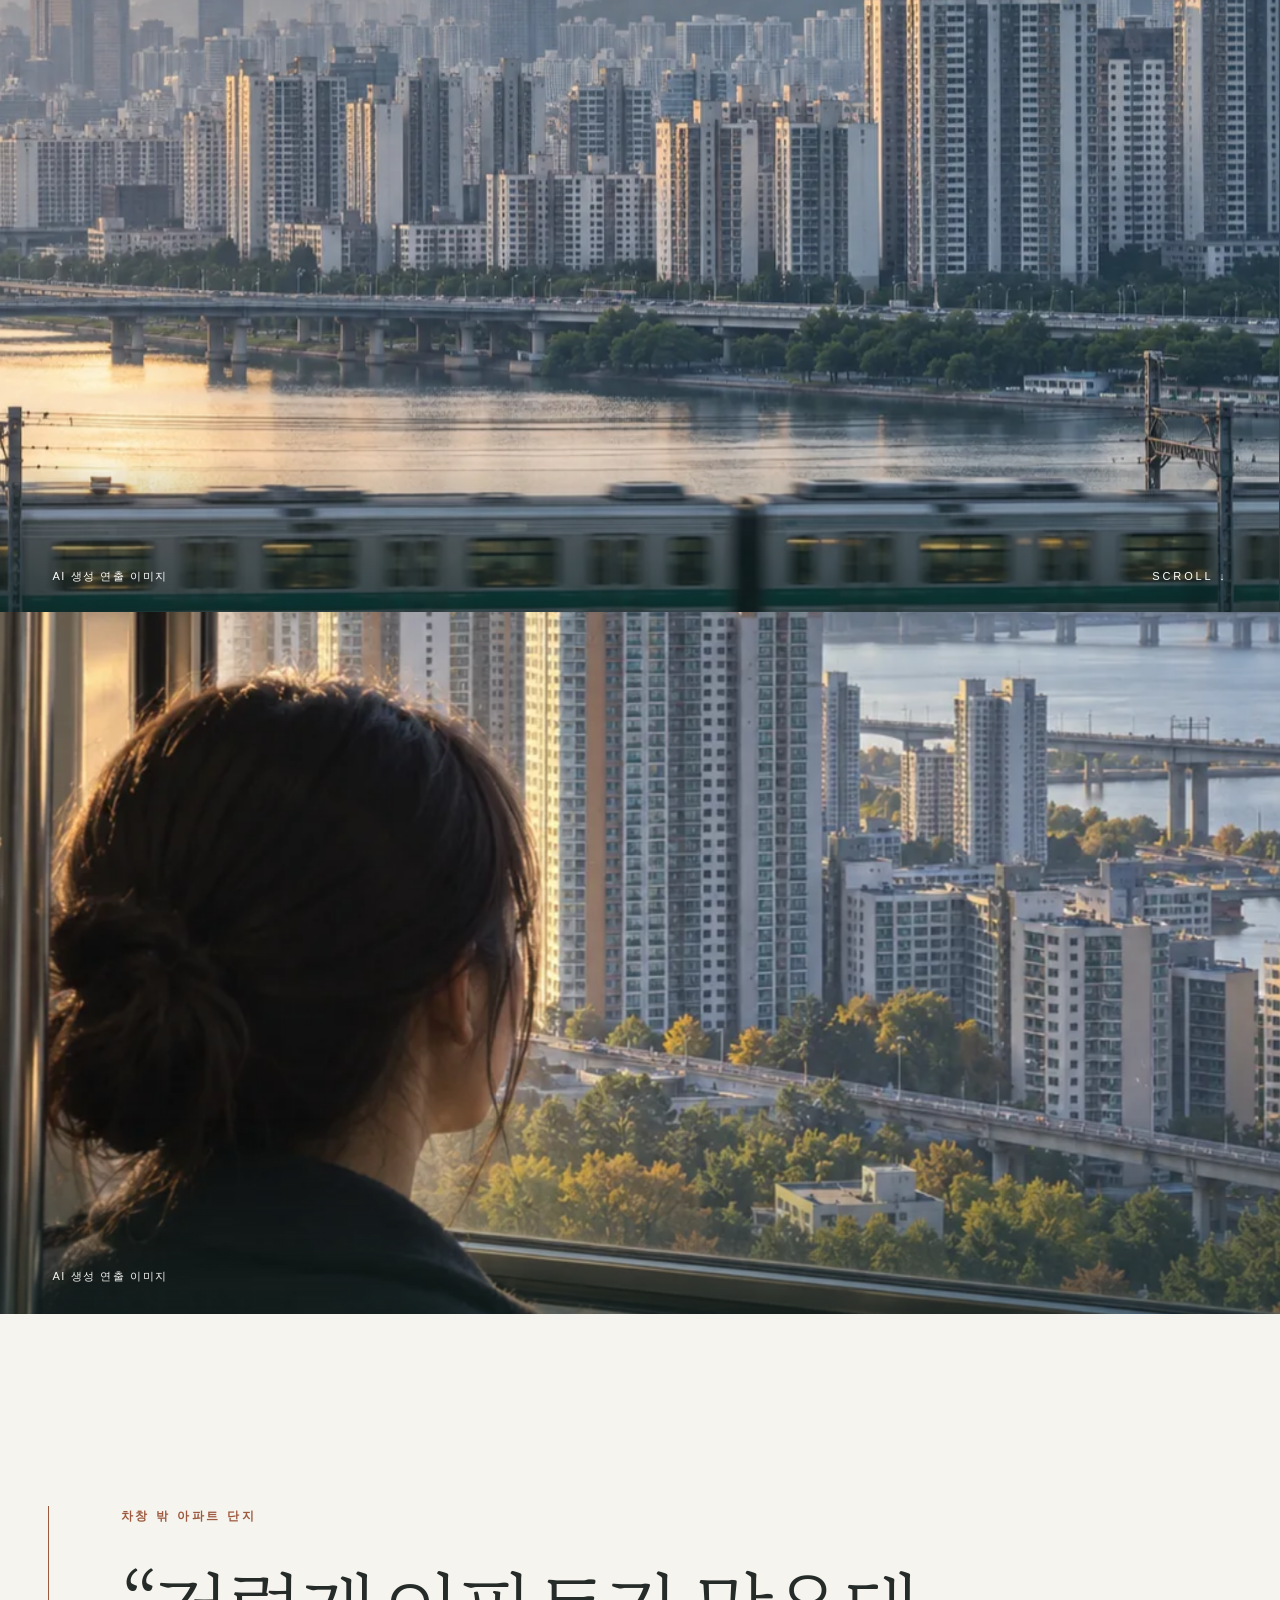
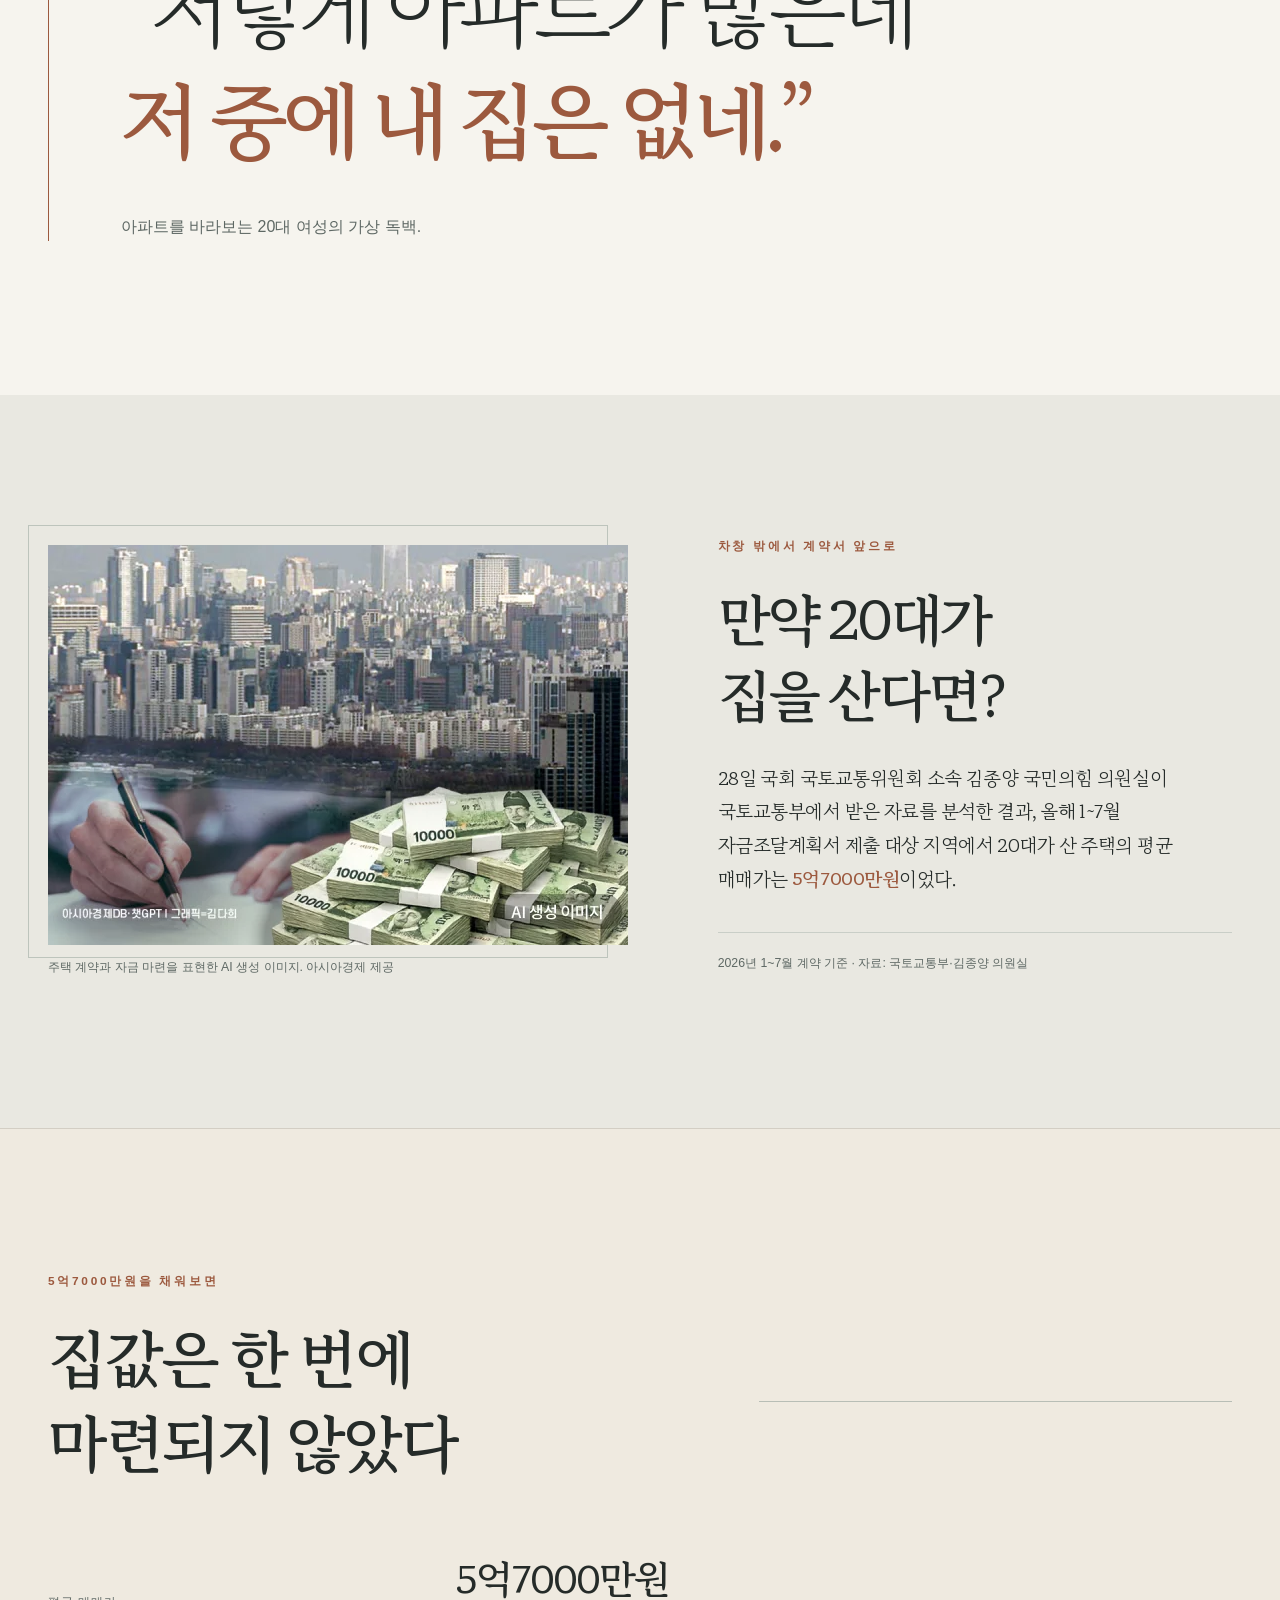
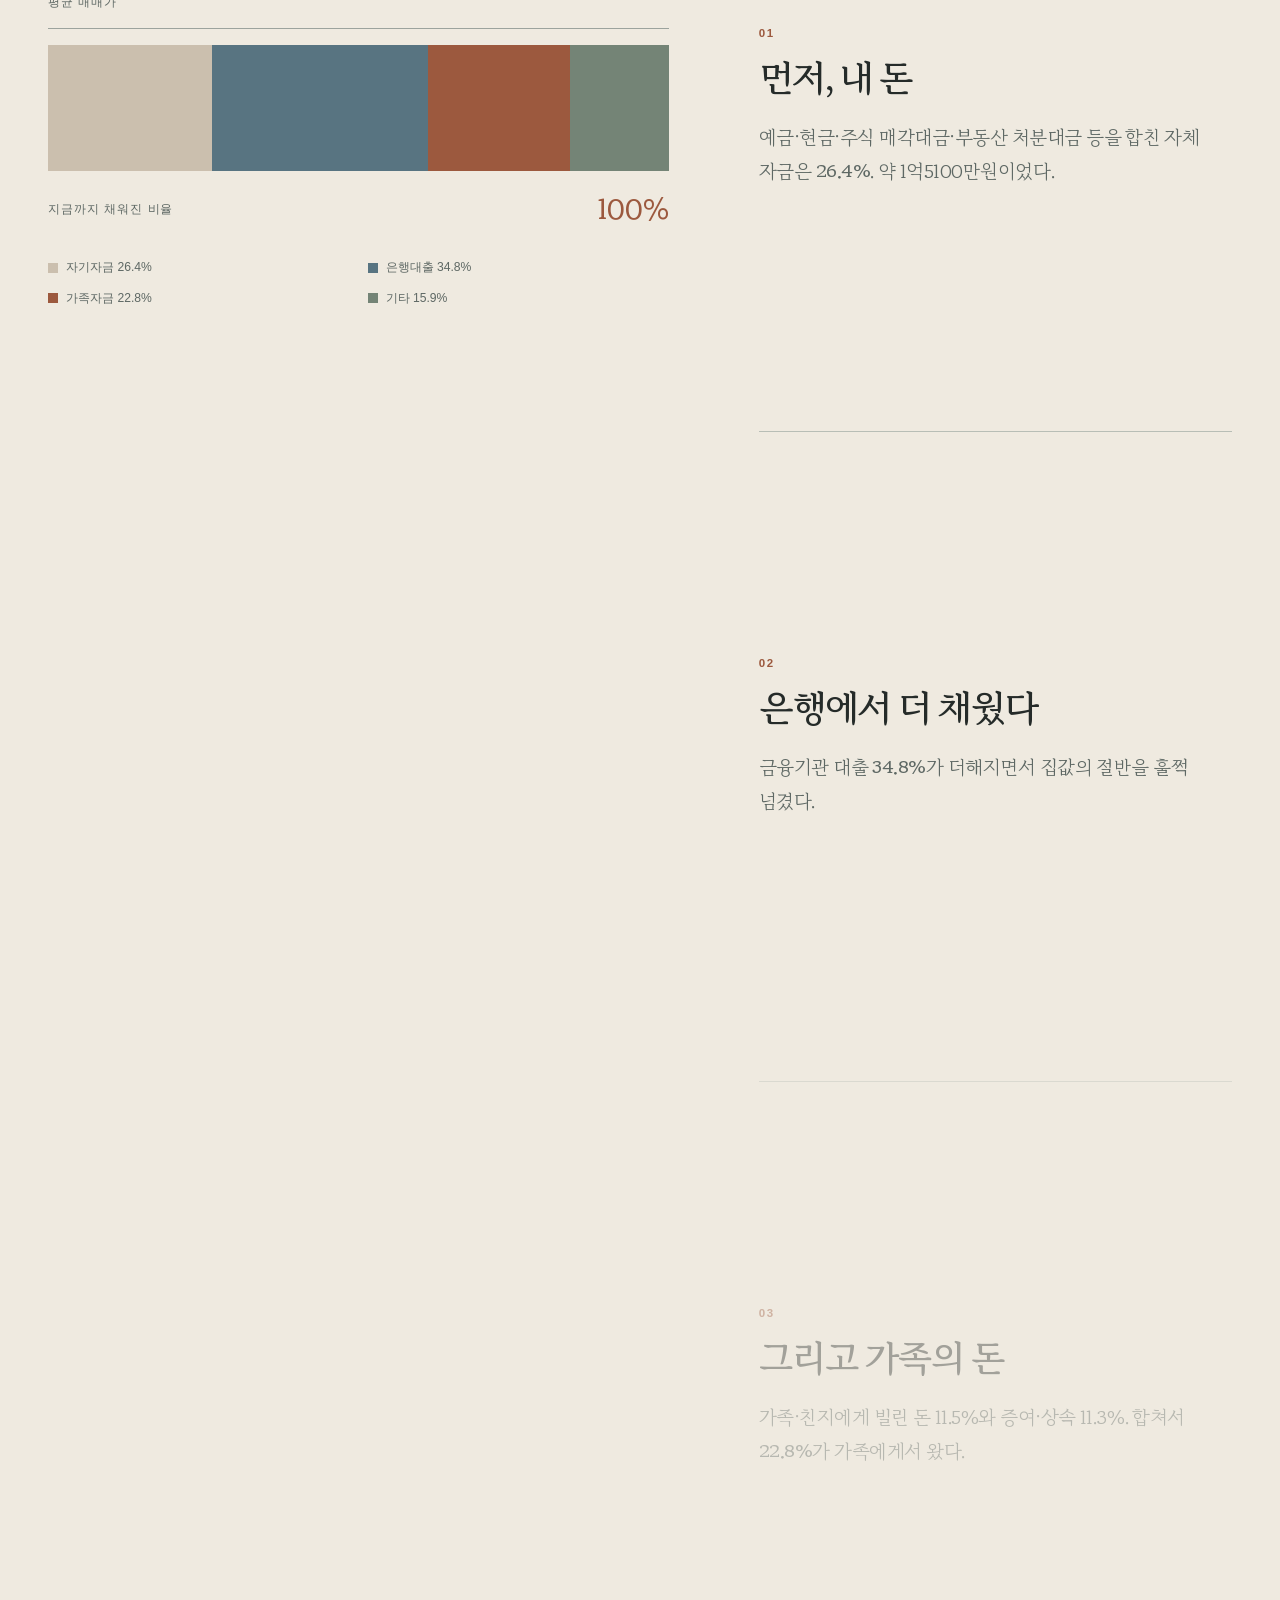
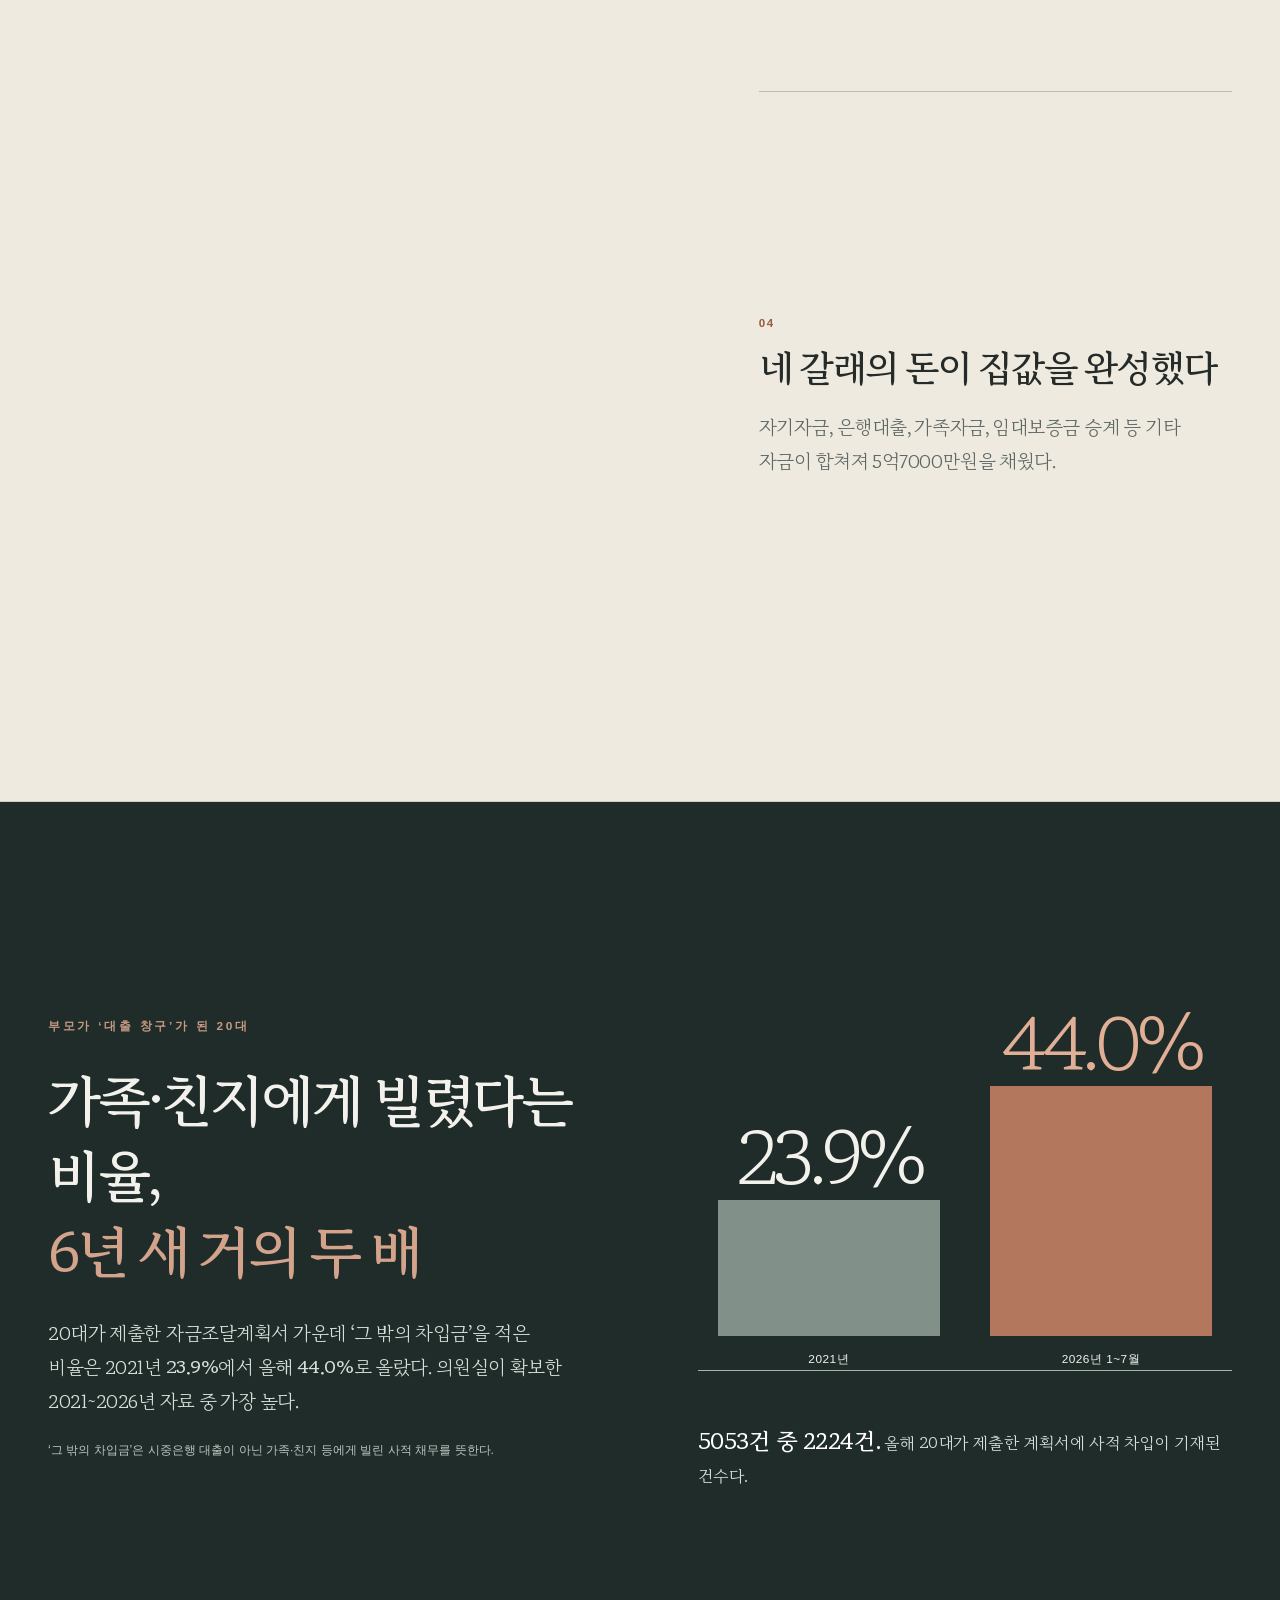
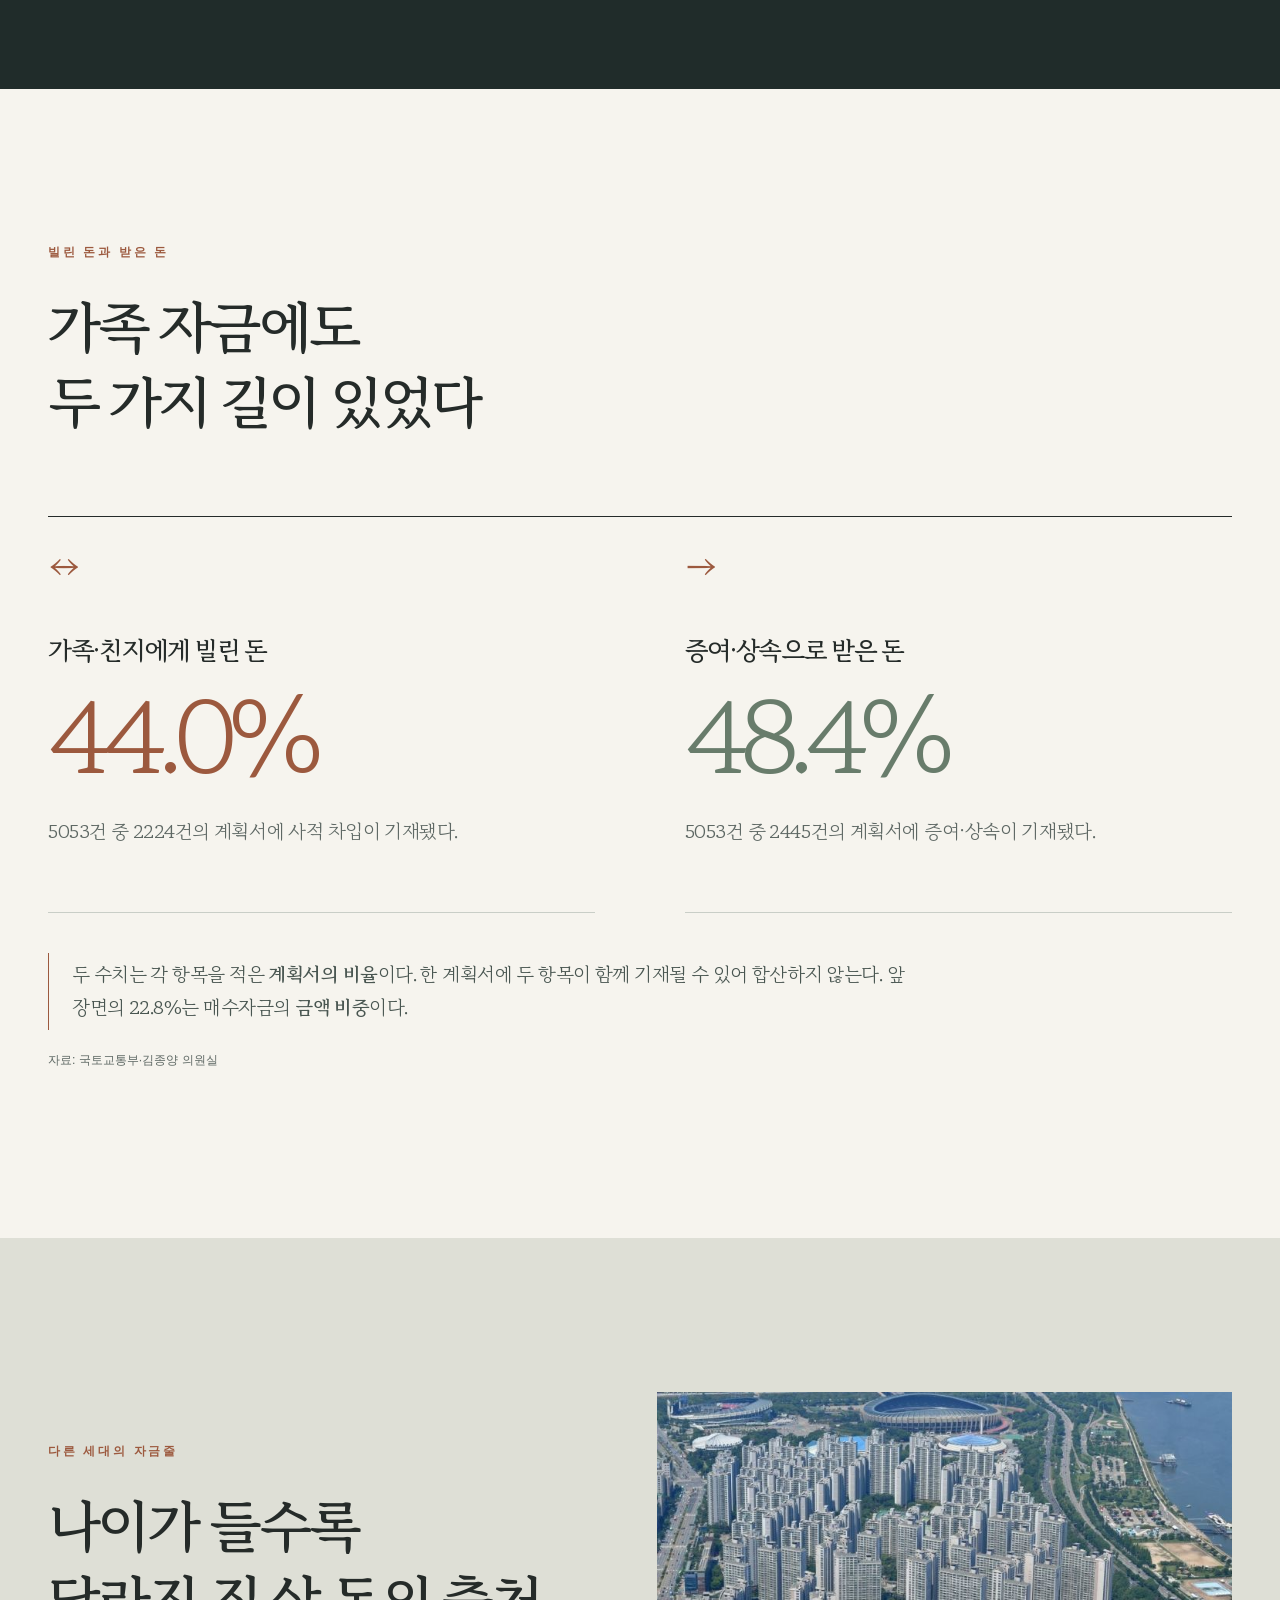
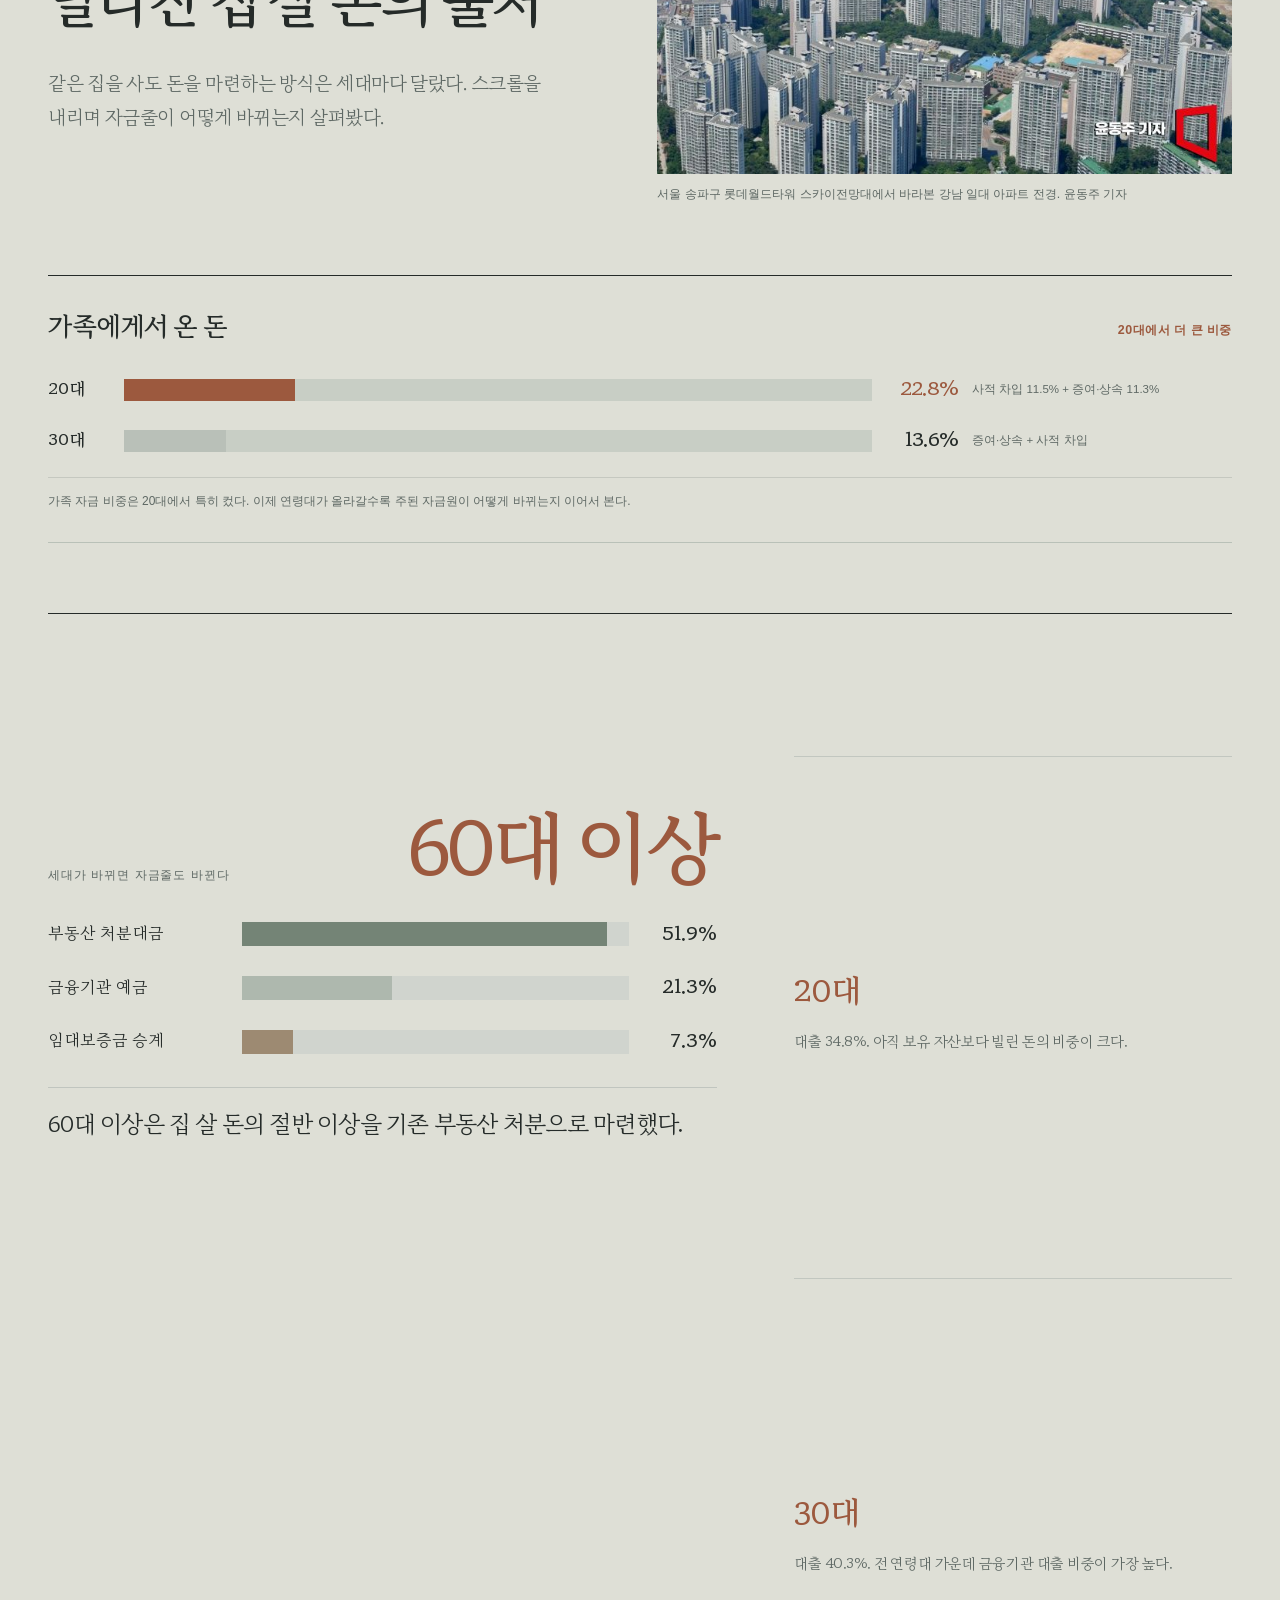
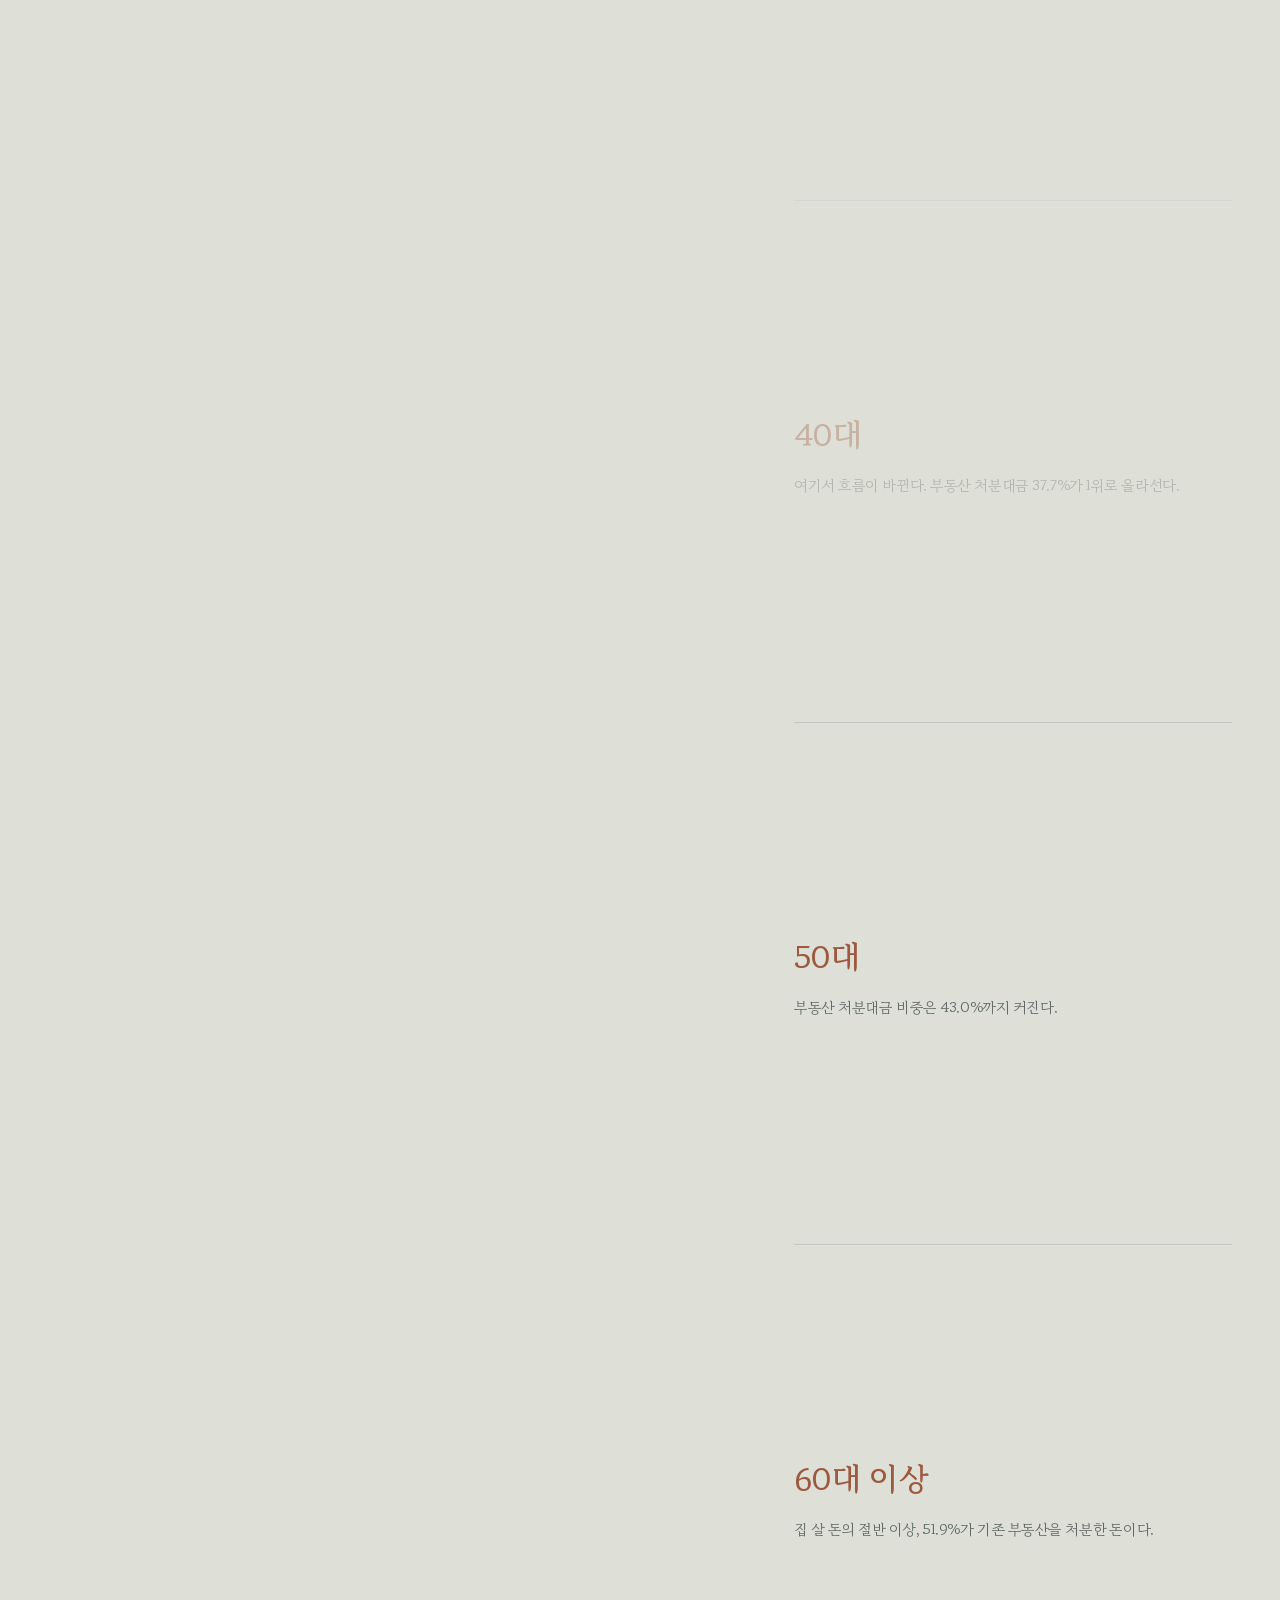
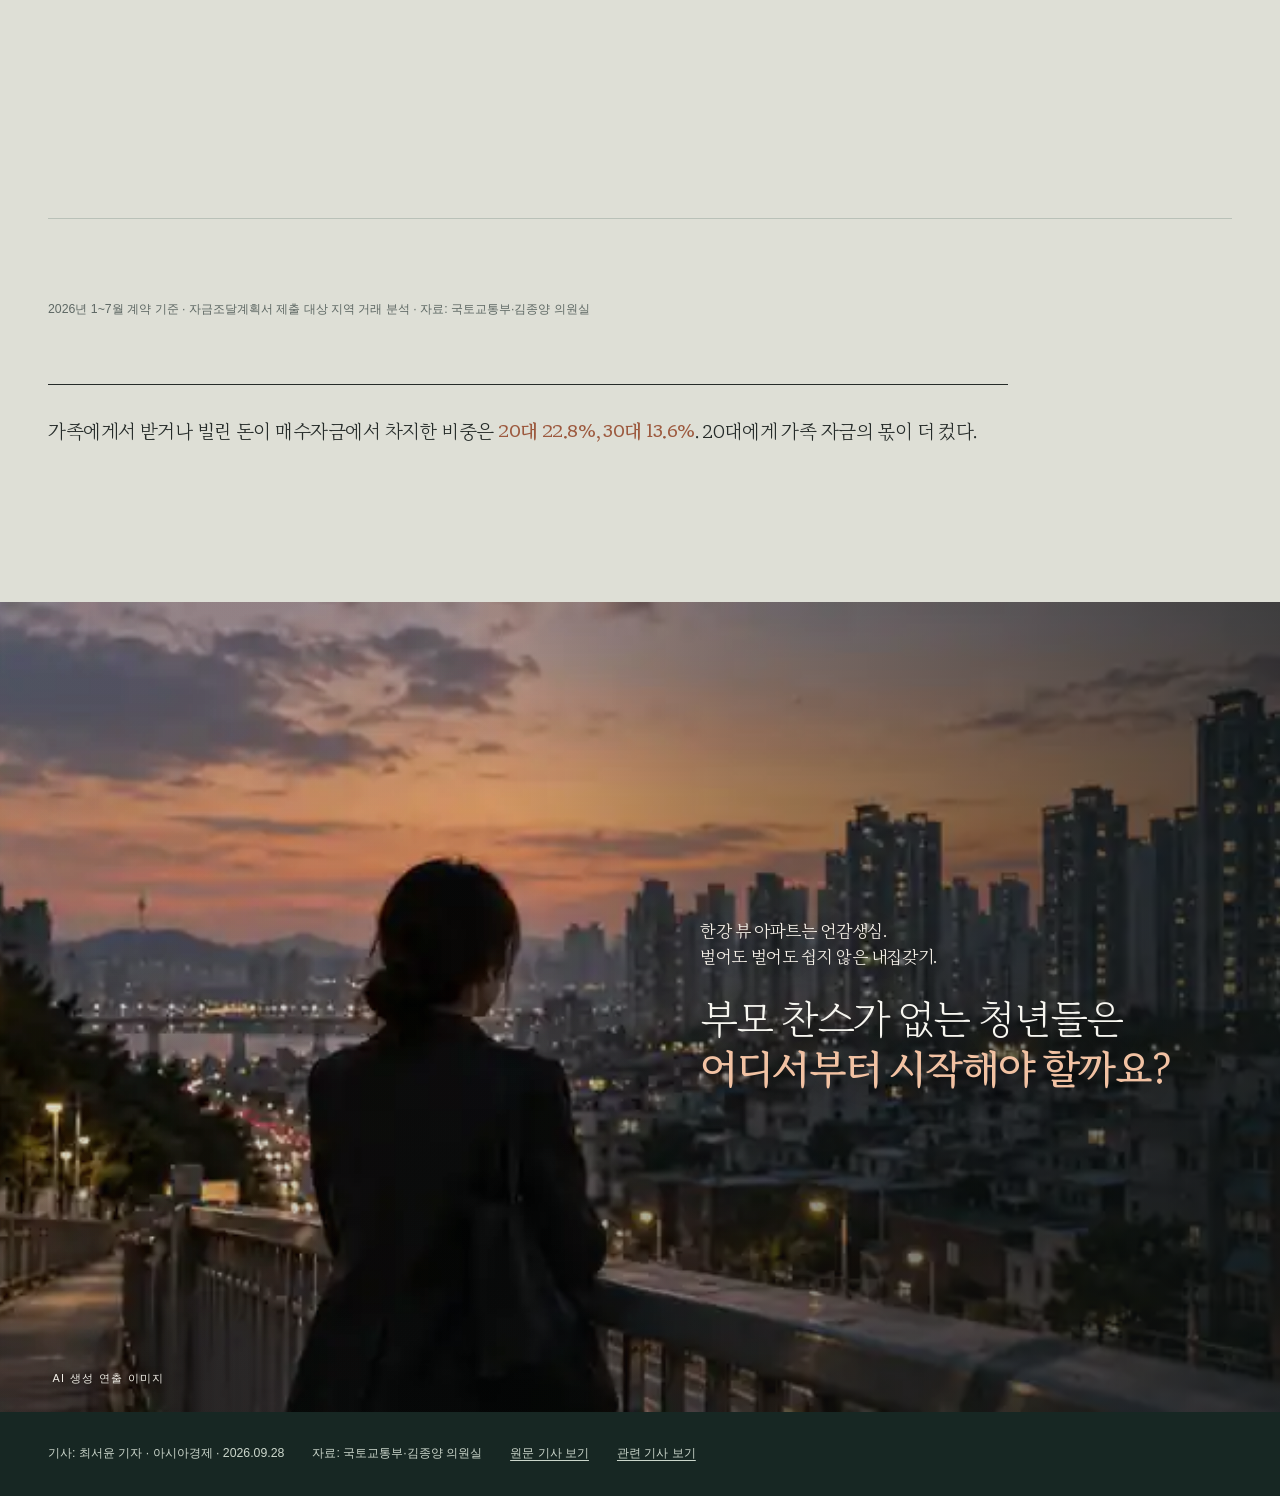
==== commit 21fe00bb: "Tighten story and remove repeated funding charts" ====
--- a/bank-of-parents/index.html
+++ b/bank-of-parents/index.html
@@ -36,9 +36,7 @@
     <div class="contract-copy"><p class="overline">차창 밖에서 계약서 앞으로</p><h2 id="contract-title">만약 20대가<br>집을 산다면?</h2><p>28일 국회 국토교통위원회 소속 김종양 국민의힘 의원실이 국토교통부에서 받은 자료를 분석한 결과, 올해 1~7월 자금조달계획서 제출 대상 지역에서 20대가 산 주택의 평균 매매가는 <strong>5억7000만원</strong>이었다.</p><p class="source">2026년 1~7월 계약 기준 · 자료: 국토교통부·김종양 의원실</p></div>
   </div></section>
 
-  <section class="price scene" aria-labelledby="price-title"><div class="container price-grid"><div><p class="overline">5억7000만원 가운데</p><h2 id="price-title">스스로 마련한 돈은<br><em>약 1억5100만원</em></h2><p>예금과 현금, 주식 매각대금과 부동산 처분대금 등을 합한 자체 자금은 평균 매수자금의 <strong>26.4%</strong>였다.</p><p class="price-question">나머지 돈은 어디에서 왔을까.</p></div><div class="price-visual" role="img" aria-label="20대 평균 주택 매수자금 중 자기자금 26.4%만 채워지고 나머지는 비어 있는 모습"><div class="price-head"><span>평균 매매가</span><strong>5억7000만원</strong></div><div class="empty-house"><span class="owned"></span><span class="empty-label">아직 채워야 할 돈</span></div><div class="price-foot"><span>자기자금 26.4%</span><strong>약 1억5100만원</strong></div></div></div></section>
-
-  <section class="money-journey scene" id="money-journey" aria-labelledby="money-journey-title">
+<section class="money-journey scene" id="money-journey" aria-labelledby="money-journey-title">
     <div class="container money-journey-grid">
       <div class="money-stage" data-stage="1">
         <p class="overline">5억7000만원을 채워보면</p>
@@ -65,18 +63,11 @@
     </div>
   </section>
 
-  <section class="funds scene" aria-labelledby="fund-title"><div class="container"><div class="fund-intro"><p class="overline">돈의 출처를 따라가면</p><h2 id="fund-title">은행에서 빌리고,<br>가족에게도 손을 벌렸다</h2><p>20대의 자금조달계획서 1건당 평균 매수자금을 출처별로 나눠봤다.</p></div>
-    <div class="fund-story" id="fund-story"><div class="fund-graphic"><div class="fund-graphic-inner"><div class="graphic-title">20대 주택 매수자금 구성 <span>2026년 1~7월 계약 기준</span></div><div class="fund-bar" role="img" aria-label="자기자금 26.4%, 금융기관 대출 34.8%, 증여·상속·사적 차입 22.8%, 기타 15.9%"><i class="fund-self" title="자기자금 26.4%"></i><i class="fund-bank" title="금융기관 대출 34.8%"></i><i class="fund-family" title="증여·상속·사적 차입 22.8%"></i><i class="fund-other" title="기타 15.9%"></i></div><div class="fund-legend"><div><i class="key-self"></i><span>자기자금</span><strong>26.4%</strong></div><div><i class="key-bank"></i><span>금융기관 대출</span><strong>34.8%</strong></div><div><i class="key-family"></i><span>증여·상속·사적 차입</span><strong>22.8%</strong></div><div><i class="key-other"></i><span>기타</span><strong>15.9%</strong></div></div><p class="source">비율은 반올림으로 합계가 100%와 다를 수 있다. 자료: 국토교통부·김종양 의원실</p><div class="fund-note"><p>증여와 가족 간 차용으로 자금을 조달할 수 있는 20대가 주택시장에 진입하는 양상이다.</p><p>20대의 집값과 자금 비중은 자금조달계획서 제출 대상 지역의 거래를 분석한 평균이다. 모든 20대 주택 거래를 뜻하지 않는다.</p></div></div></div>
-      <div class="fund-steps"><article class="fund-step" data-fund-step="1"><span class="step-no">01</span><h3>가장 큰 자금줄은 은행 대출</h3><p>20대 주택 매수자금에서 금융기관 대출이 차지한 비중은 <strong>34.8%</strong>로 가장 높았다.</p><figure class="step-photo bank-photo"><img src="assets/bank-desk.webp" alt="대출 안내 간판 아래 은행 창구" loading="lazy" width="745" height="462"><figcaption>은행 대출 창구. 아시아경제 사진</figcaption></figure></article>
-      <article class="fund-step" data-fund-step="2"><span class="step-no">02</span><h3>은행 다음, 가족에게서 온 돈</h3><p>가족·친지 등에게 빌린 ‘그 밖의 차입금’은 매수자금의 <strong>11.5%</strong>, 증여·상속은 <strong>11.3%</strong>였다. 둘을 합친 가족 자금은 <strong>22.8%</strong>를 차지했다.</p><figure class="step-photo family-photo"><img src="assets/family-table.webp" alt="부모와 성인 자녀가 집 안 식탁에 마주 앉아 서류를 앞에 둔 연출 이미지" loading="lazy" width="1774" height="887"><figcaption>가족 간 자금 마련을 표현한 AI 생성 연출 이미지</figcaption></figure></article>
-      <article class="fund-step" data-fund-step="3"><span class="step-no">03</span><h3>집값을 채운 네 갈래의 돈</h3><p>자기자금과 금융기관 대출, 가족 자금, 임대보증금 등 기타 자금이 한 집의 매수자금을 이뤘다.</p><details class="original"><summary>원본 자금 구성 그래픽 보기</summary><figure><img src="assets/funding-source.webp" alt="20·30대 주택 매수자금 구성 원본 그래픽. 20대 자기자금 26.4%, 증여·상속·사적 차입 22.8%, 금융기관 대출 34.8%, 기타 15.9%; 30대는 각각 39.5%, 13.6%, 40.3%, 6.6%" loading="lazy" width="745" height="529"><figcaption>자료: 국토교통부·김종양 의원실 · 그래픽: 이영우 아시아경제</figcaption></figure></details></article></div></div>
-  </div></section>
-
-  <section class="borrowing scene" aria-labelledby="borrow-title"><div class="container borrowing-grid"><div><p class="overline">부모가 ‘대출 창구’가 된 20대</p><h2 id="borrow-title">가족·친지에게 빌렸다는 비율,<br><em>6년 새 거의 두 배</em></h2><p>20대가 제출한 자금조달계획서 가운데 ‘그 밖의 차입금’을 적은 비율은 2021년 <strong>23.9%</strong>에서 올해 <strong>44.0%</strong>로 올랐다. 의원실이 확보한 2021~2026년 자료 중 가장 높다.</p><p class="source">‘그 밖의 차입금’은 시중은행 대출이 아닌 가족·친지 등에게 빌린 사적 채무를 뜻한다.</p></div><div class="borrow-visual"><div class="borrow-bars" role="img" aria-label="20대 사적 차입 기재율 2021년 23.9%에서 2026년 1~7월 44.0%로 상승"><div class="borrow-col"><strong>23.9%</strong><i style="--bar-h:136px"></i><span>2021년</span></div><div class="borrow-col latest"><strong>44.0%</strong><i style="--bar-h:250px"></i><span>2026년 1~7월</span></div></div><p><strong>5053건 중 2224건.</strong> 올해 20대가 제출한 계획서에 사적 차입이 기재된 건수다.</p></div></div></section>
+<section class="borrowing scene" aria-labelledby="borrow-title"><div class="container borrowing-grid"><div><p class="overline">부모가 ‘대출 창구’가 된 20대</p><h2 id="borrow-title">가족·친지에게 빌렸다는 비율,<br><em>6년 새 거의 두 배</em></h2><p>20대가 제출한 자금조달계획서 가운데 ‘그 밖의 차입금’을 적은 비율은 2021년 <strong>23.9%</strong>에서 올해 <strong>44.0%</strong>로 올랐다. 의원실이 확보한 2021~2026년 자료 중 가장 높다.</p><p class="source">‘그 밖의 차입금’은 시중은행 대출이 아닌 가족·친지 등에게 빌린 사적 채무를 뜻한다.</p></div><div class="borrow-visual"><div class="borrow-bars" role="img" aria-label="20대 사적 차입 기재율 2021년 23.9%에서 2026년 1~7월 44.0%로 상승"><div class="borrow-col"><strong>23.9%</strong><i style="--bar-h:136px"></i><span>2021년</span></div><div class="borrow-col latest"><strong>44.0%</strong><i style="--bar-h:250px"></i><span>2026년 1~7월</span></div></div><p><strong>5053건 중 2224건.</strong> 올해 20대가 제출한 계획서에 사적 차입이 기재된 건수다.</p></div></div></section>
 
   <section class="two-routes scene" aria-labelledby="routes-title"><div class="container"><p class="overline">빌린 돈과 받은 돈</p><h2 id="routes-title">가족 자금에도<br>두 가지 길이 있었다</h2><div class="route-cards"><article><span class="route-icon" aria-hidden="true">↔</span><h3>가족·친지에게 빌린 돈</h3><strong>44.0%</strong><p>5053건 중 2224건의 계획서에 사적 차입이 기재됐다.</p></article><article><span class="route-icon" aria-hidden="true">→</span><h3>증여·상속으로 받은 돈</h3><strong>48.4%</strong><p>5053건 중 2445건의 계획서에 증여·상속이 기재됐다.</p></article></div><p class="route-note">두 수치는 각 항목을 적은 <strong>계획서의 비율</strong>이다. 한 계획서에 두 항목이 함께 기재될 수 있어 합산하지 않는다. 앞 장면의 22.8%는 매수자금의 <strong>금액 비중</strong>이다.</p><p class="source">자료: 국토교통부·김종양 의원실</p></div></section>
 
-  <section class="generations scene" aria-labelledby="generation-title"><div class="container"><div class="generation-lead"><div class="generation-intro"><p class="overline">다른 세대의 자금줄</p><h2 id="generation-title">나이가 들수록<br>달라진 집 살 돈의 출처</h2><p>20대와 30대의 최대 자금원은 금융기관 대출이다. 40대부터는 기존 부동산을 처분한 돈이 가장 큰 몫을 차지했다.</p></div><figure class="generation-photo"><img src="assets/gangnam-apartments.jpg" alt="롯데월드타워 전망대에서 내려다본 강남 일대의 아파트 단지" loading="lazy" width="745" height="496"><figcaption>서울 송파구 롯데월드타워 스카이전망대에서 바라본 강남 일대 아파트 전경. 윤동주 기자</figcaption></figure></div><div class="family-support-compare" aria-label="20대와 30대 가족 지원금 비중 비교">
+  <section class="generations scene" aria-labelledby="generation-title"><div class="container"><div class="generation-lead"><div class="generation-intro"><p class="overline">다른 세대의 자금줄</p><h2 id="generation-title">나이가 들수록<br>달라진 집 살 돈의 출처</h2><p>같은 집을 사도 돈을 마련하는 방식은 세대마다 달랐다. 스크롤을 내리며 자금줄이 어떻게 바뀌는지 살펴봤다.</p></div><figure class="generation-photo"><img src="assets/gangnam-apartments.jpg" alt="롯데월드타워 전망대에서 내려다본 강남 일대의 아파트 단지" loading="lazy" width="745" height="496"><figcaption>서울 송파구 롯데월드타워 스카이전망대에서 바라본 강남 일대 아파트 전경. 윤동주 기자</figcaption></figure></div><div class="family-support-compare" aria-label="20대와 30대 가족 지원금 비중 비교">
   <div class="family-support-head">
     <span>가족에게서 온 돈</span>
     <strong>20대에서 더 큰 비중</strong>
@@ -95,7 +86,7 @@
       <small>증여·상속 + 사적 차입</small>
     </div>
   </div>
-  <p class="family-support-note">40대 이후에는 원문에서 가족 자금이 연령대별 주요 상위 자금원으로 제시되지 않는다. 40대부터는 부동산 처분대금이 1위로 올라서고, 50·60대 이상으로 갈수록 기존 자산과 예금의 비중이 커진다.</p>
+  <p class="family-support-note">가족 자금 비중은 20대에서 특히 컸다. 이제 연령대가 올라갈수록 주된 자금원이 어떻게 바뀌는지 이어서 본다.</p>
 </div>
 
 <div class="age-morph" id="age-morph" aria-label="연령대가 바뀌며 주요 주택 자금 출처가 달라지는 인터랙티브 그래프">
@@ -117,58 +108,6 @@
   </div>
 </div>
 
-<div class="generation-graphs" aria-label="연령대별 주택 매수자금 주요 조달처 그래프">
-  <article class="gen-chart">
-    <div class="gen-head"><h3>20대</h3><p>대출 + 갭투자</p></div>
-    <div class="gen-bars">
-      <div class="gen-bar loan"><span class="label">1위 금융기관 대출</span><i style="--w:34.8%"></i><strong>34.8%</strong></div>
-      <div class="gen-bar lease"><span class="label">2위 임대보증금 승계</span><i style="--w:15.3%"></i><strong>15.3%</strong></div>
-      <div class="gen-bar saving"><span class="label">3위 금융기관 예금</span><i style="--w:15.1%"></i><strong>15.1%</strong></div>
-      <div class="gen-bar family"><span class="label">4위 그 밖의 차입금</span><i style="--w:11.5%"></i><strong>11.5%</strong></div>
-      <div class="gen-bar family"><span class="label">5위 증여·상속</span><i style="--w:11.3%"></i><strong>11.3%</strong></div>
-    </div>
-    <p class="gen-note"><strong>대출 34.8% + 임대보증금 승계 15.3%</strong>. 사실상 절반가량을 대출과 갭투자 구조로 채웠다. 가족에게 빌린 돈과 증여·상속을 합친 가족 지원금은 <strong>22.8%</strong>로, 2024년 17.0% → 2025년 20.3% → 2026년 22.8%로 커졌다.</p>
-  </article>
-
-  <article class="gen-chart">
-    <div class="gen-head"><h3>30대</h3><p>대출 의존 최고</p></div>
-    <div class="gen-bars">
-      <div class="gen-bar loan"><span class="label">1위 금융기관 대출</span><i style="--w:40.3%"></i><strong>40.3%</strong></div>
-      <div class="gen-bar asset"><span class="label">2위 부동산 처분대금</span><i style="--w:18.5%"></i><strong>18.5%</strong></div>
-      <div class="gen-bar saving"><span class="label">3위 금융기관 예금</span><i style="--w:14.2%"></i><strong>14.2%</strong></div>
-    </div>
-    <p class="gen-note"><strong>전 연령대 중 유일하게 대출 비중이 40%를 넘었다.</strong> 2024년 36.5% → 2025년 38.0% → 2026년 40.3%로 상승했다.</p>
-  </article>
-
-  <article class="gen-chart">
-    <div class="gen-head"><h3>40대</h3><p>부동산 처분이 1위로</p></div>
-    <div class="gen-bars">
-      <div class="gen-bar asset"><span class="label">1위 부동산 처분대금</span><i style="--w:37.7%"></i><strong>37.7%</strong></div>
-      <div class="gen-bar loan"><span class="label">2위 금융기관 대출</span><i style="--w:25.5%"></i><strong>25.5%</strong></div>
-      <div class="gen-bar saving"><span class="label">3위 금융기관 예금</span><i style="--w:14.7%"></i><strong>14.7%</strong></div>
-    </div>
-  </article>
-
-  <article class="gen-chart">
-    <div class="gen-head"><h3>50대</h3><p>보유 자산 활용 확대</p></div>
-    <div class="gen-bars">
-      <div class="gen-bar asset"><span class="label">1위 부동산 처분대금</span><i style="--w:43.0%"></i><strong>43.0%</strong></div>
-      <div class="gen-bar saving"><span class="label">2위 금융기관 예금</span><i style="--w:19.9%"></i><strong>19.9%</strong></div>
-      <div class="gen-bar loan"><span class="label">3위 금융기관 대출</span><i style="--w:14.6%"></i><strong>14.6%</strong></div>
-    </div>
-  </article>
-
-  <article class="gen-chart">
-    <div class="gen-head"><h3>60대 이상</h3><p>절반 넘게 부동산 처분</p></div>
-    <div class="gen-bars">
-      <div class="gen-bar asset"><span class="label">1위 부동산 처분대금</span><i style="--w:51.9%"></i><strong>51.9%</strong></div>
-      <div class="gen-bar saving"><span class="label">2위 금융기관 예금</span><i style="--w:21.3%"></i><strong>21.3%</strong></div>
-      <div class="gen-bar lease"><span class="label">3위 임대보증금 승계</span><i style="--w:7.3%"></i><strong>7.3%</strong></div>
-      <div class="gen-bar loan"><span class="label">4위 금융기관 대출</span><i style="--w:7.2%"></i><strong>7.2%</strong></div>
-    </div>
-    <p class="gen-note"><strong>집 살 돈의 절반 이상을 기존 부동산 처분으로 마련했다.</strong> 2024년 42.3% → 2025년 49.2% → 2026년 51.9%로 높아졌다.</p>
-  </article>
-</div>
 <p class="source generation-source">2026년 1~7월 계약 기준 · 자금조달계획서 제출 대상 지역 거래 분석 · 자료: 국토교통부·김종양 의원실</p><div class="generation-return"><p>가족에게서 받거나 빌린 돈이 매수자금에서 차지한 비중은 <strong>20대 22.8%, 30대 13.6%</strong>. 20대에게 가족 자금의 몫이 더 컸다.</p></div></div></section>
 
   <section class="last-ride scene" aria-labelledby="last-title"><picture><img src="assets/ending-city-final.webp" alt="노을 진 서울 도심과 아파트 단지를 바라보는 여성의 뒷모습을 표현한 AI 생성 이미지" loading="lazy"></picture><div class="last-shade"></div><span class="last-caption">AI 생성 연출 이미지</span><div class="container last-copy"><p class="last-preface">한강 뷰 아파트는 언감생심.<br>벌어도 벌어도 쉽지 않은 내집갖기.</p><h2 id="last-title"><span>부모 찬스가 없는 청년들은</span><br><em>어디서부터 시작해야 할까요?</em></h2></div></section>
--- a/bank-of-parents/styles-editorial-opening-v3.css
+++ b/bank-of-parents/styles-editorial-opening-v3.css
@@ -549,3 +549,59 @@
   .last-copy{padding:24px 18px 30px}
   .last-copy h2{font-size:clamp(1.7rem,7.5vw,2.15rem)}
 }
+
+
+/* Interactive story layer: 2026-09-29 final */
+.money-journey{background:#efeae0;padding:110px 0 80px;border-top:1px solid #d3cec4;border-bottom:1px solid #d3cec4}
+.money-journey-grid{display:grid;grid-template-columns:minmax(0,1.05fr) minmax(360px,.8fr);gap:clamp(48px,7vw,110px);align-items:start}
+.money-stage{position:sticky;top:7vh;min-height:78vh;display:flex;flex-direction:column;justify-content:center}
+.money-stage h2{font-size:clamp(2.8rem,4.8vw,5.4rem)}
+.money-total{display:flex;justify-content:space-between;align-items:end;gap:20px;margin:28px 0 16px;padding-bottom:14px;border-bottom:1px solid #9ca39d}
+.money-total span,.money-now span{font-size:.76rem;color:var(--sub);letter-spacing:.08em}
+.money-total strong{font-family:MaruBuri,serif;font-size:clamp(2rem,3vw,3.4rem);letter-spacing:-.05em}
+.money-meter{height:126px;position:relative;background:#d7d7d0;overflow:hidden;isolation:isolate;box-shadow:inset 0 0 0 1px rgba(45,55,50,.08)}
+.money-meter>i{position:absolute;top:0;bottom:0;transform:scaleX(0);transform-origin:left center;transition:transform .75s cubic-bezier(.22,.8,.22,1);z-index:2}
+.money-self{left:0;width:26.4%;background:#cbbfae}
+.money-bank{left:26.4%;width:34.8%;background:var(--bank)}
+.money-family{left:61.2%;width:22.8%;background:var(--rust)}
+.money-other{left:84%;width:16%;background:var(--sage)}
+.money-stage[data-stage="1"] .money-self,
+.money-stage[data-stage="2"] .money-self,.money-stage[data-stage="2"] .money-bank,
+.money-stage[data-stage="3"] .money-self,.money-stage[data-stage="3"] .money-bank,.money-stage[data-stage="3"] .money-family,
+.money-stage[data-stage="4"] .money-meter>i{transform:scaleX(1)}
+.money-empty{position:absolute;z-index:3;right:18px;top:50%;transform:translateY(-50%);font-size:.75rem;color:#666f69;transition:opacity .35s}
+.money-stage[data-stage="4"] .money-empty{opacity:0}
+.money-now{display:flex;justify-content:space-between;align-items:center;margin-top:14px}
+.money-now strong{font-family:MaruBuri,serif;font-size:clamp(1.5rem,2.2vw,2.2rem);color:var(--rust)}
+.money-key{display:grid;grid-template-columns:repeat(2,minmax(0,1fr));gap:9px 18px;margin-top:22px;font-size:.76rem;color:var(--sub)}
+.money-key span{display:flex;align-items:center;gap:8px}.money-key i{width:10px;height:10px;display:inline-block}.k-self{background:#cbbfae}.k-bank{background:var(--bank)}.k-family{background:var(--rust)}.k-other{background:var(--sage)}
+.money-scroll{padding-top:18vh}
+.money-step{min-height:70vh;display:flex;flex-direction:column;justify-content:center;padding:28px 0;border-top:1px solid #b8beb6;opacity:.38;transform:translateY(20px);transition:opacity .35s,transform .35s}
+.money-step.is-active{opacity:1;transform:none}
+.money-step b{font-size:.72rem;letter-spacing:.15em;color:var(--rust);margin-bottom:10px}.money-step h3{font-size:clamp(1.8rem,2.8vw,3rem)}.money-step p{font-size:1rem;color:var(--sub);max-width:520px}
+.age-morph{display:grid;grid-template-columns:minmax(0,1.1fr) minmax(320px,.72fr);gap:clamp(44px,6vw,92px);margin:70px 0 80px;padding:52px 0;border-top:1px solid var(--ink);border-bottom:1px solid #b9c1b8}
+.age-morph-sticky{position:sticky;top:8vh;align-self:start;min-height:72vh;display:flex;flex-direction:column;justify-content:center}
+.age-morph-head{display:flex;justify-content:space-between;align-items:end;gap:18px;margin-bottom:30px}.age-morph-head span{font-size:.76rem;letter-spacing:.08em;color:var(--sub)}.age-morph-head strong{font-family:MaruBuri,serif;font-size:clamp(3.3rem,6vw,6.5rem);line-height:1;letter-spacing:-.06em;color:var(--rust)}
+.age-morph-bars{display:grid;gap:18px}.age-morph-row{display:grid;grid-template-columns:180px minmax(0,1fr) 74px;gap:14px;align-items:center}.age-morph-row>span{font-family:MaruBuri,serif;font-size:1rem}.age-morph-row>div{height:24px;background:#d0d4ce;overflow:hidden}.age-morph-row i{display:block;height:100%;width:0;background:var(--bank);transition:width .75s cubic-bezier(.22,.8,.22,1),background .35s}.age-morph-row strong{font-family:MaruBuri,serif;text-align:right;font-size:1.25rem}
+.age-morph-insight{margin-top:28px!important;padding-top:18px;border-top:1px solid #c0c5bf;font-family:MaruBuri,serif!important;font-size:clamp(1.25rem,1.8vw,1.75rem)!important;line-height:1.6!important;color:var(--ink)!important;letter-spacing:-.03em!important}
+.age-morph-steps{padding-top:10vh}.age-morph-steps article{min-height:58vh;display:flex;flex-direction:column;justify-content:center;border-top:1px solid #c2c7c0;opacity:.34;transition:opacity .3s}.age-morph-steps article.is-active{opacity:1}.age-morph-steps b{font-family:MaruBuri,serif;font-size:clamp(1.7rem,2.4vw,2.5rem);color:var(--rust)}.age-morph-steps p{margin-top:10px!important;font-size:.9rem!important;line-height:1.75!important;color:var(--sub)!important}
+.train-approach img{will-change:transform;transform-origin:center center}
+.ride-picture img{will-change:transform}
+@media(max-width:900px){
+  .money-journey{padding:80px 0 54px}.money-journey-grid,.age-morph{grid-template-columns:1fr;gap:30px}
+  .money-stage,.age-morph-sticky{position:sticky;top:0;min-height:58vh;background:#efeae0;z-index:3;padding:28px 0 20px}
+  .age-morph-sticky{background:var(--paper);min-height:52vh}
+  .money-scroll,.age-morph-steps{padding-top:0}
+  .money-step{min-height:46vh}.age-morph-steps article{min-height:42vh}
+}
+@media(max-width:768px){
+  .money-journey{padding:62px 0 40px}.money-stage{min-height:54vh}.money-stage h2{font-size:clamp(2.15rem,8vw,3.2rem)}
+  .money-total{margin-top:18px}.money-total strong{font-size:1.8rem}.money-meter{height:88px}
+  .money-key{grid-template-columns:1fr;gap:7px}.money-step{min-height:40vh;padding:22px 0}.money-step h3{font-size:1.65rem}.money-step p{font-size:.92rem}
+  .age-morph{margin:48px 0 54px;padding:38px 0}.age-morph-sticky{min-height:48vh}.age-morph-head strong{font-size:clamp(2.8rem,14vw,4.5rem)}
+  .age-morph-row{grid-template-columns:1fr 54px;gap:6px 10px}.age-morph-row>span{grid-column:1/-1;font-size:.9rem}.age-morph-row>div{height:17px}.age-morph-row strong{font-size:1rem}
+  .age-morph-insight{font-size:1.08rem!important;margin-top:18px!important}.age-morph-steps article{min-height:36vh}
+}
+@media(prefers-reduced-motion:reduce){
+  .money-meter>i,.money-step,.age-morph-row i,.age-morph-steps article{transition:none!important}
+}
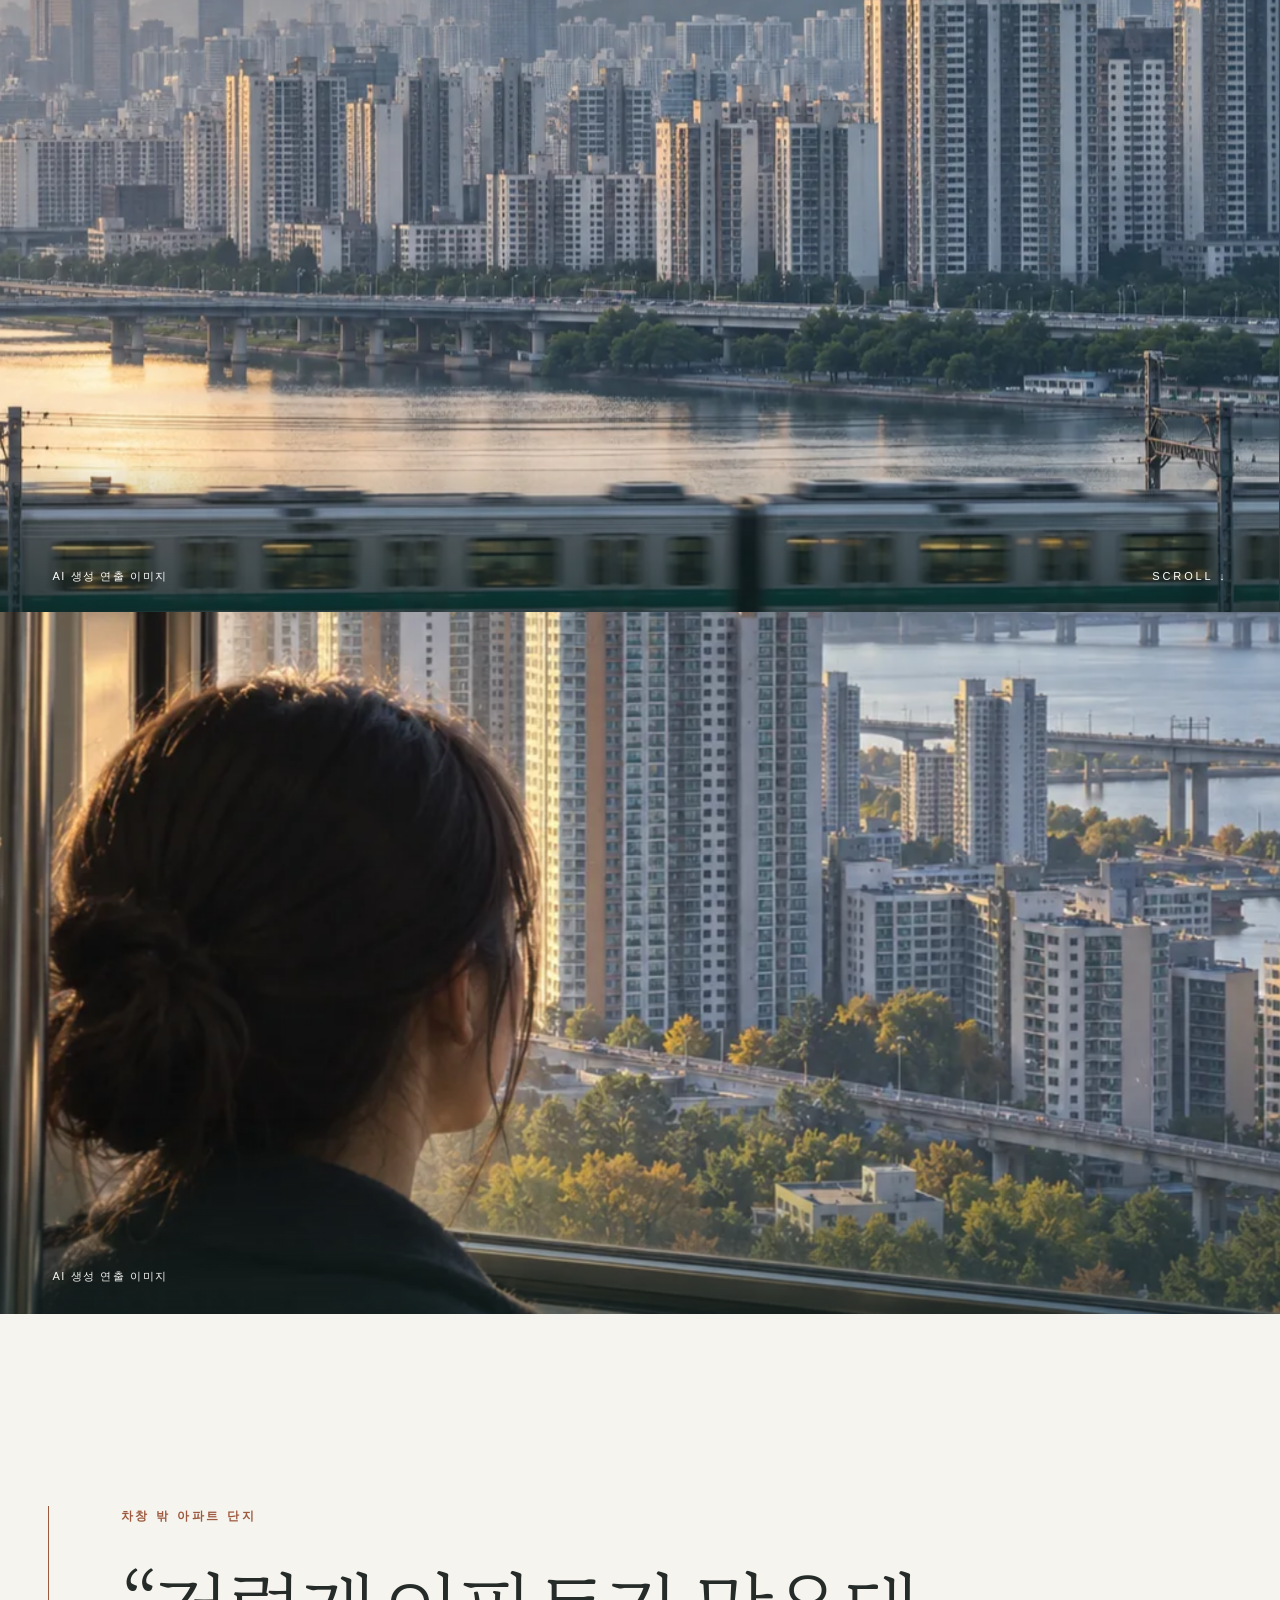
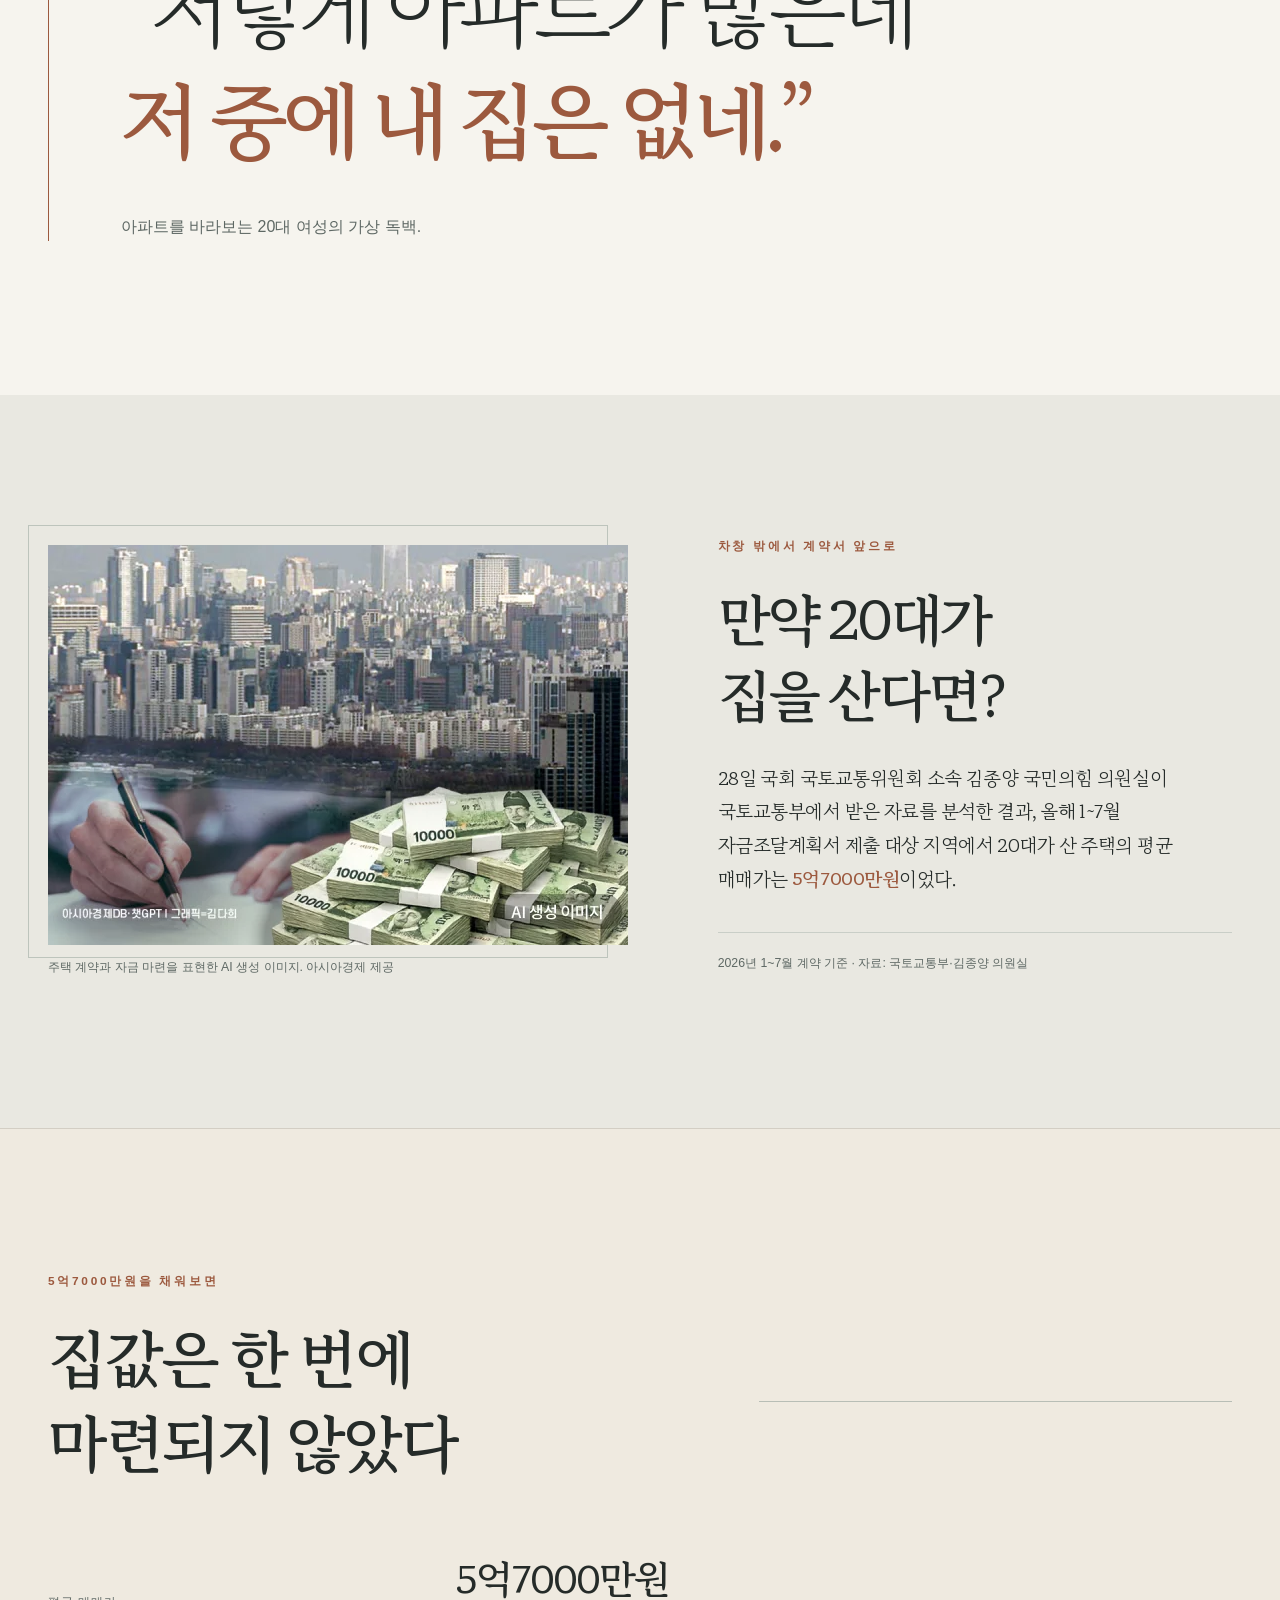
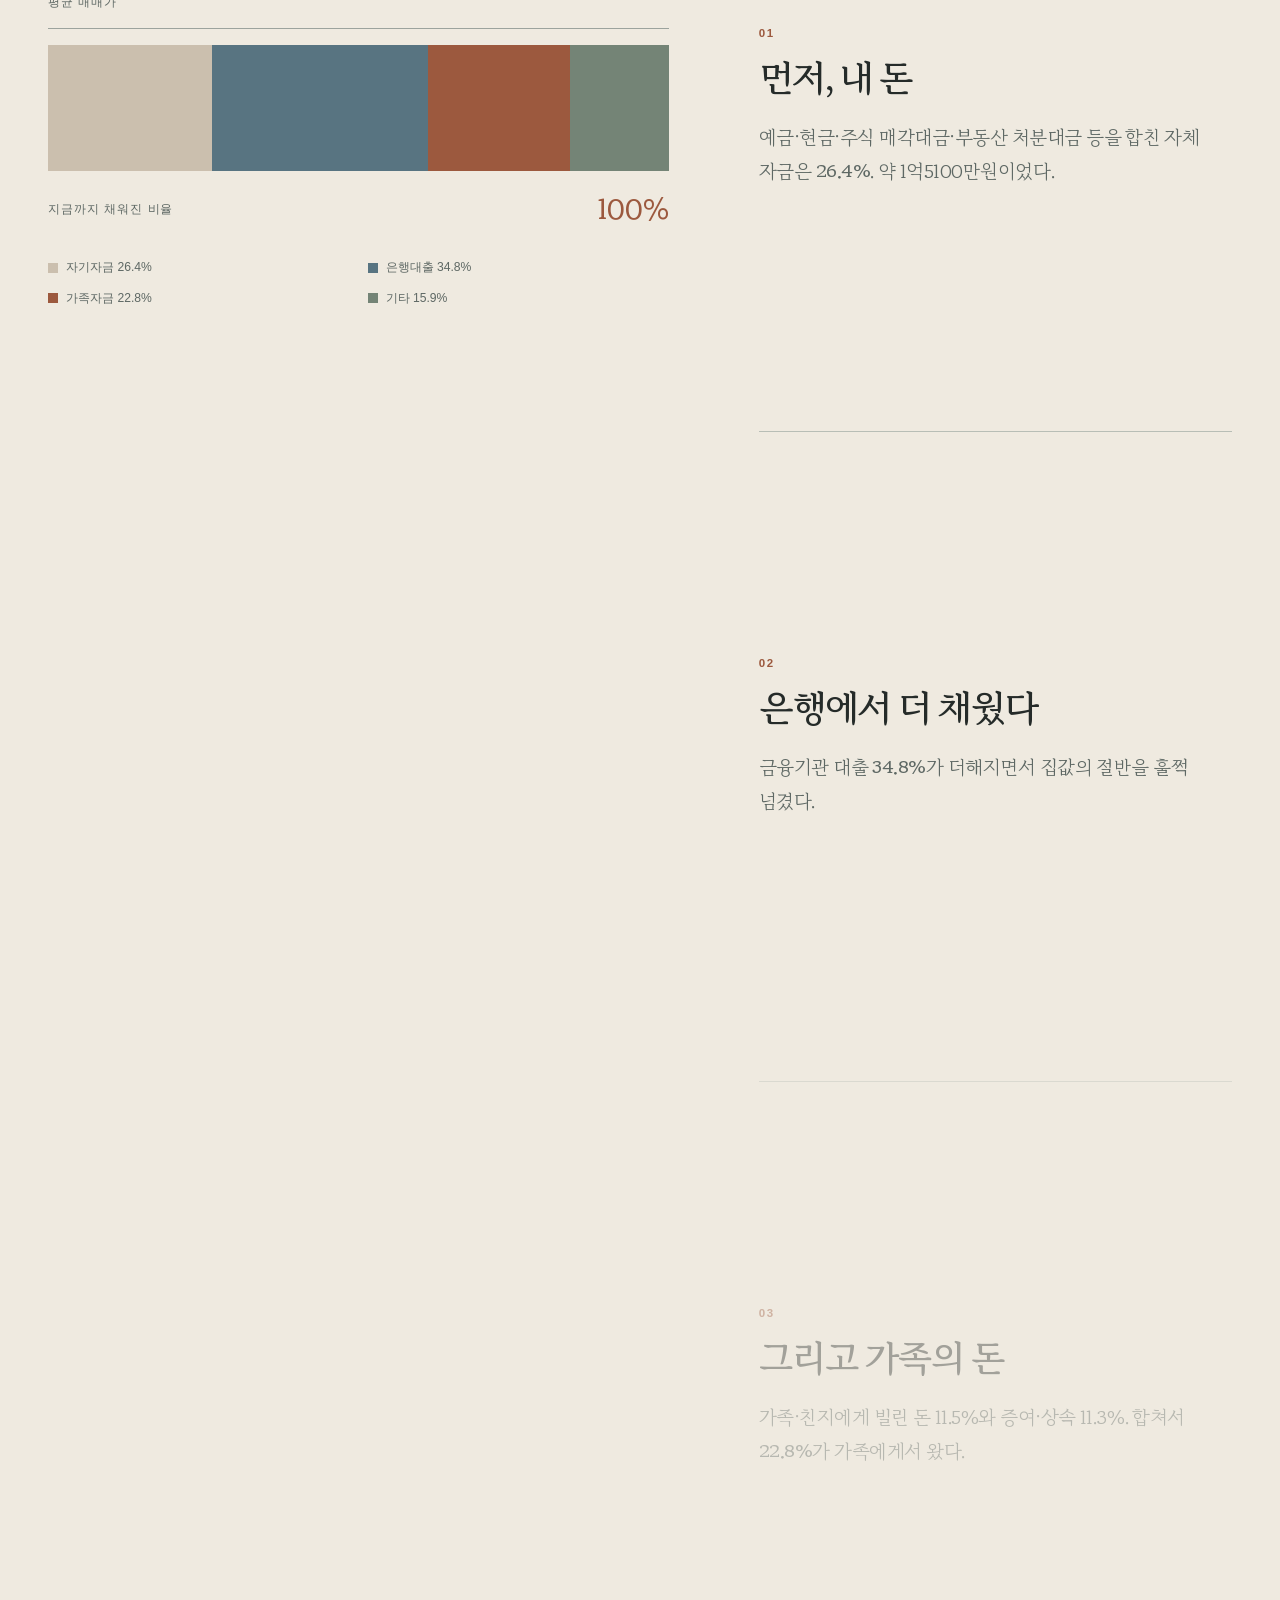
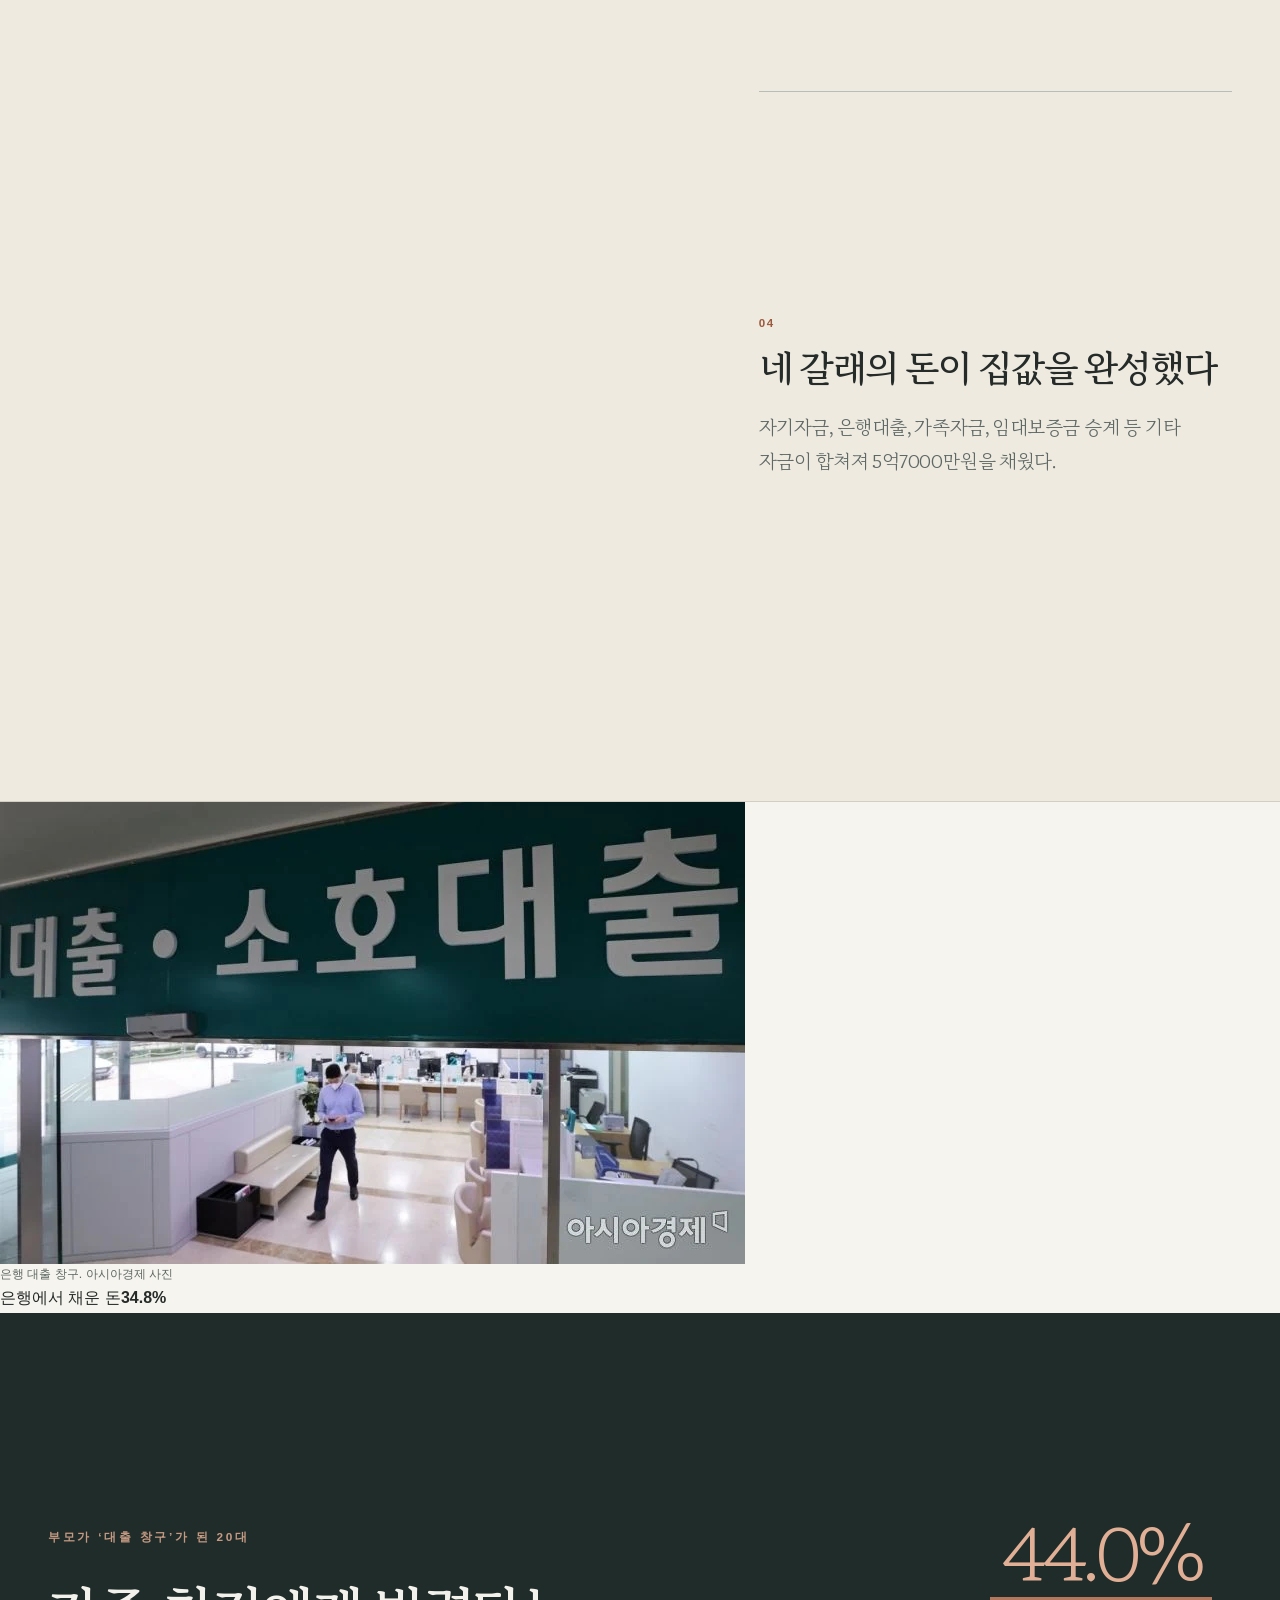
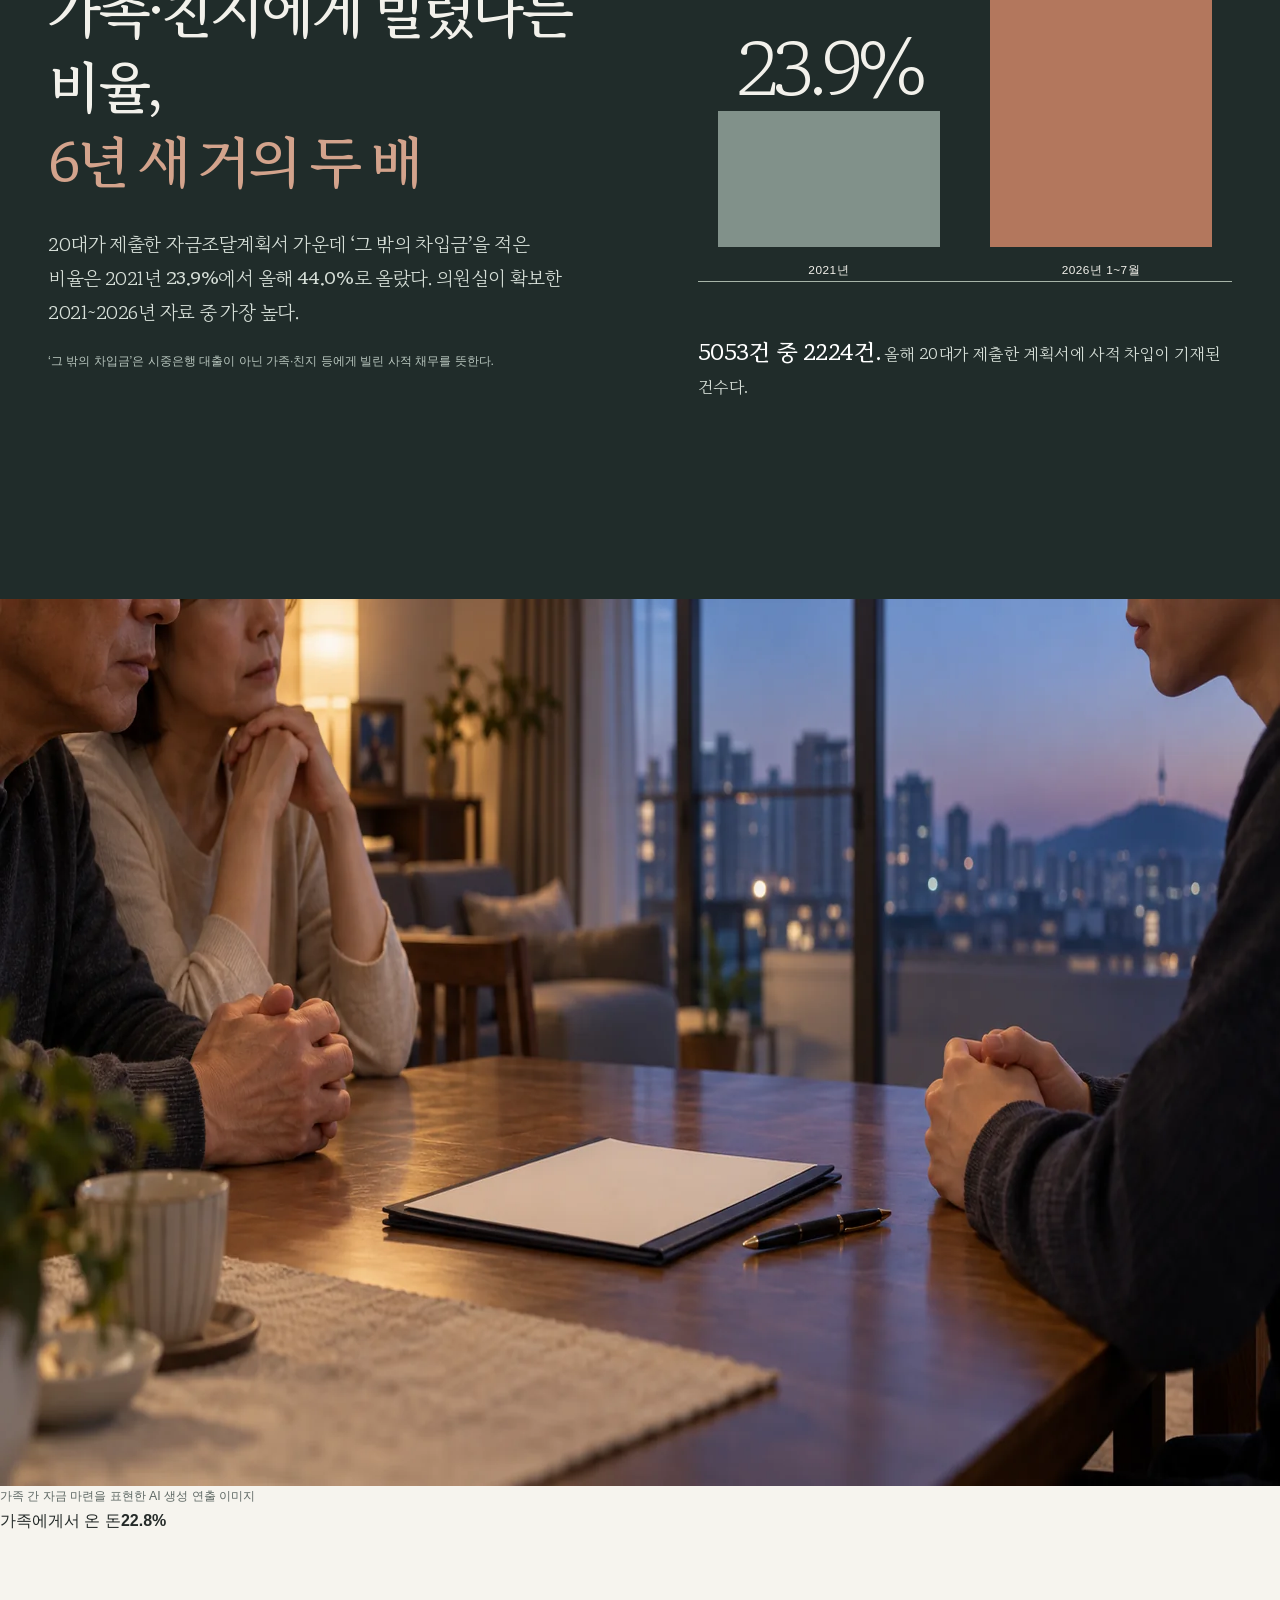
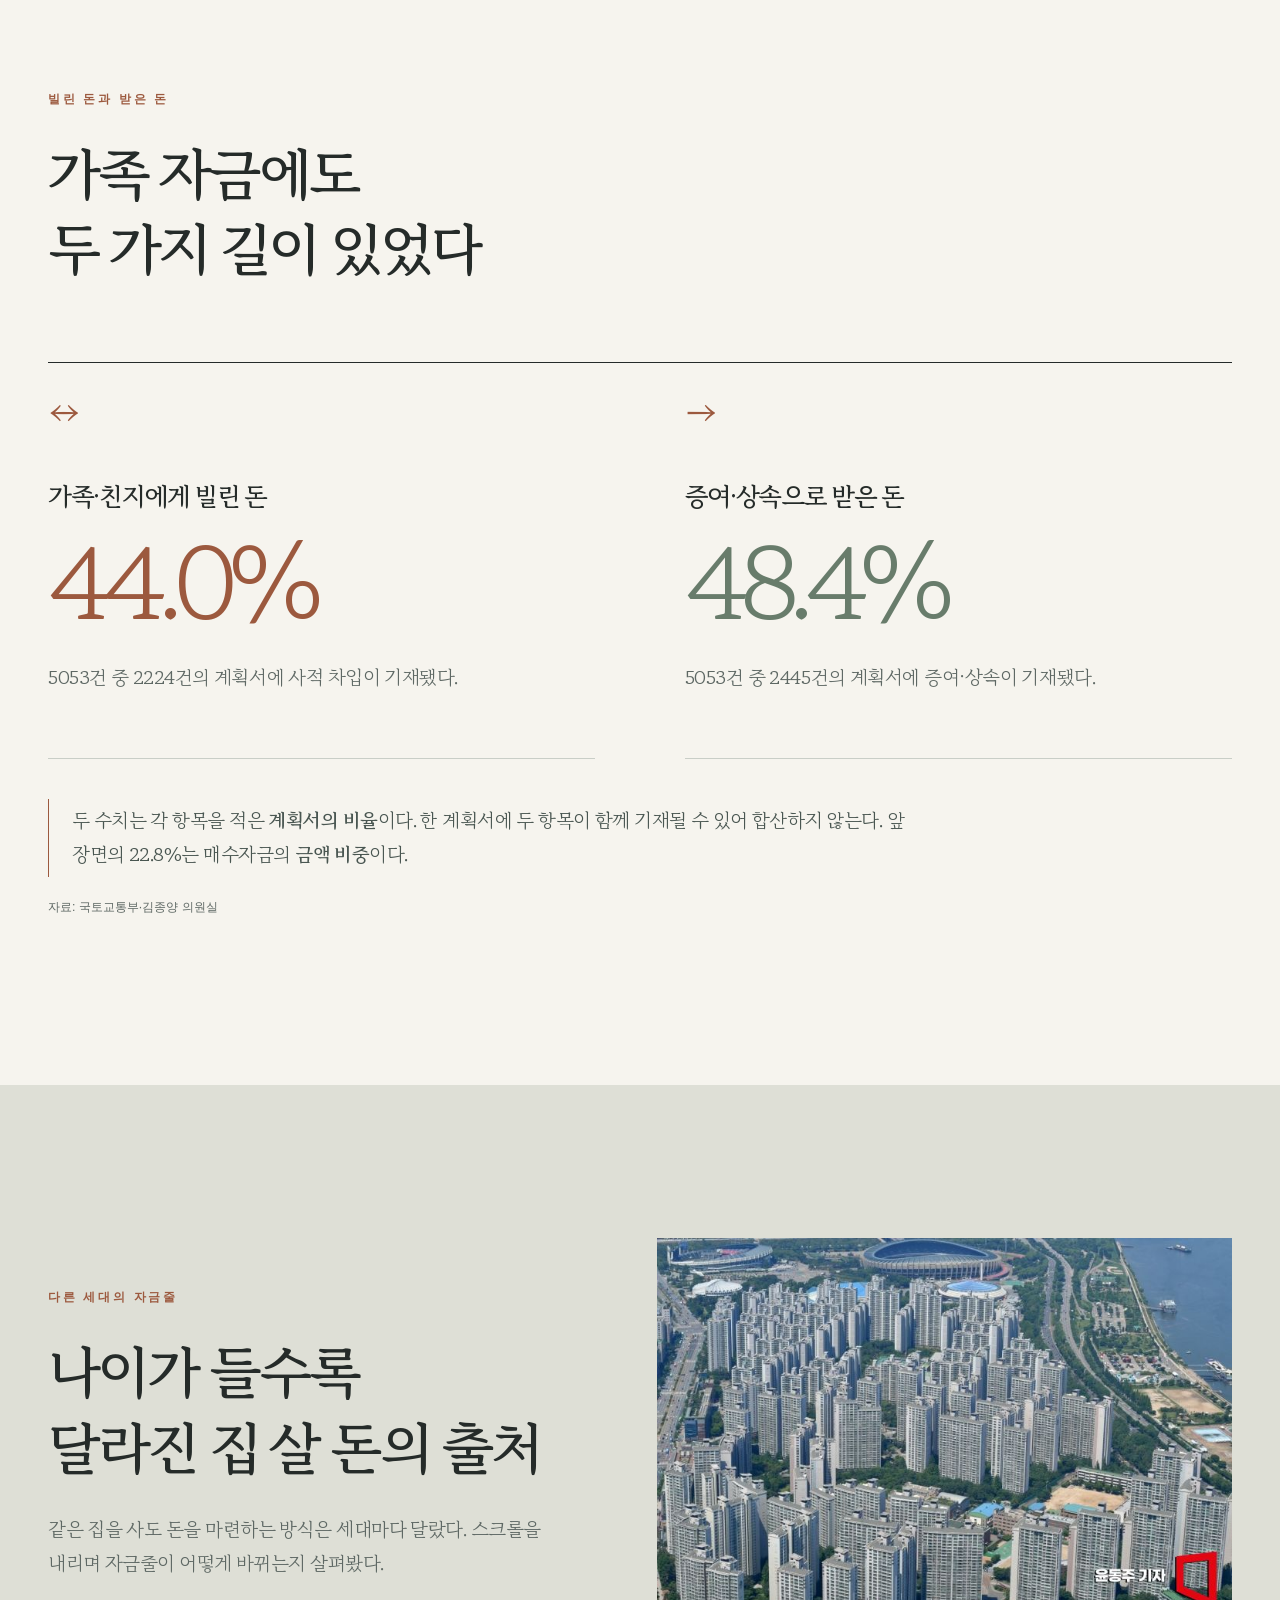
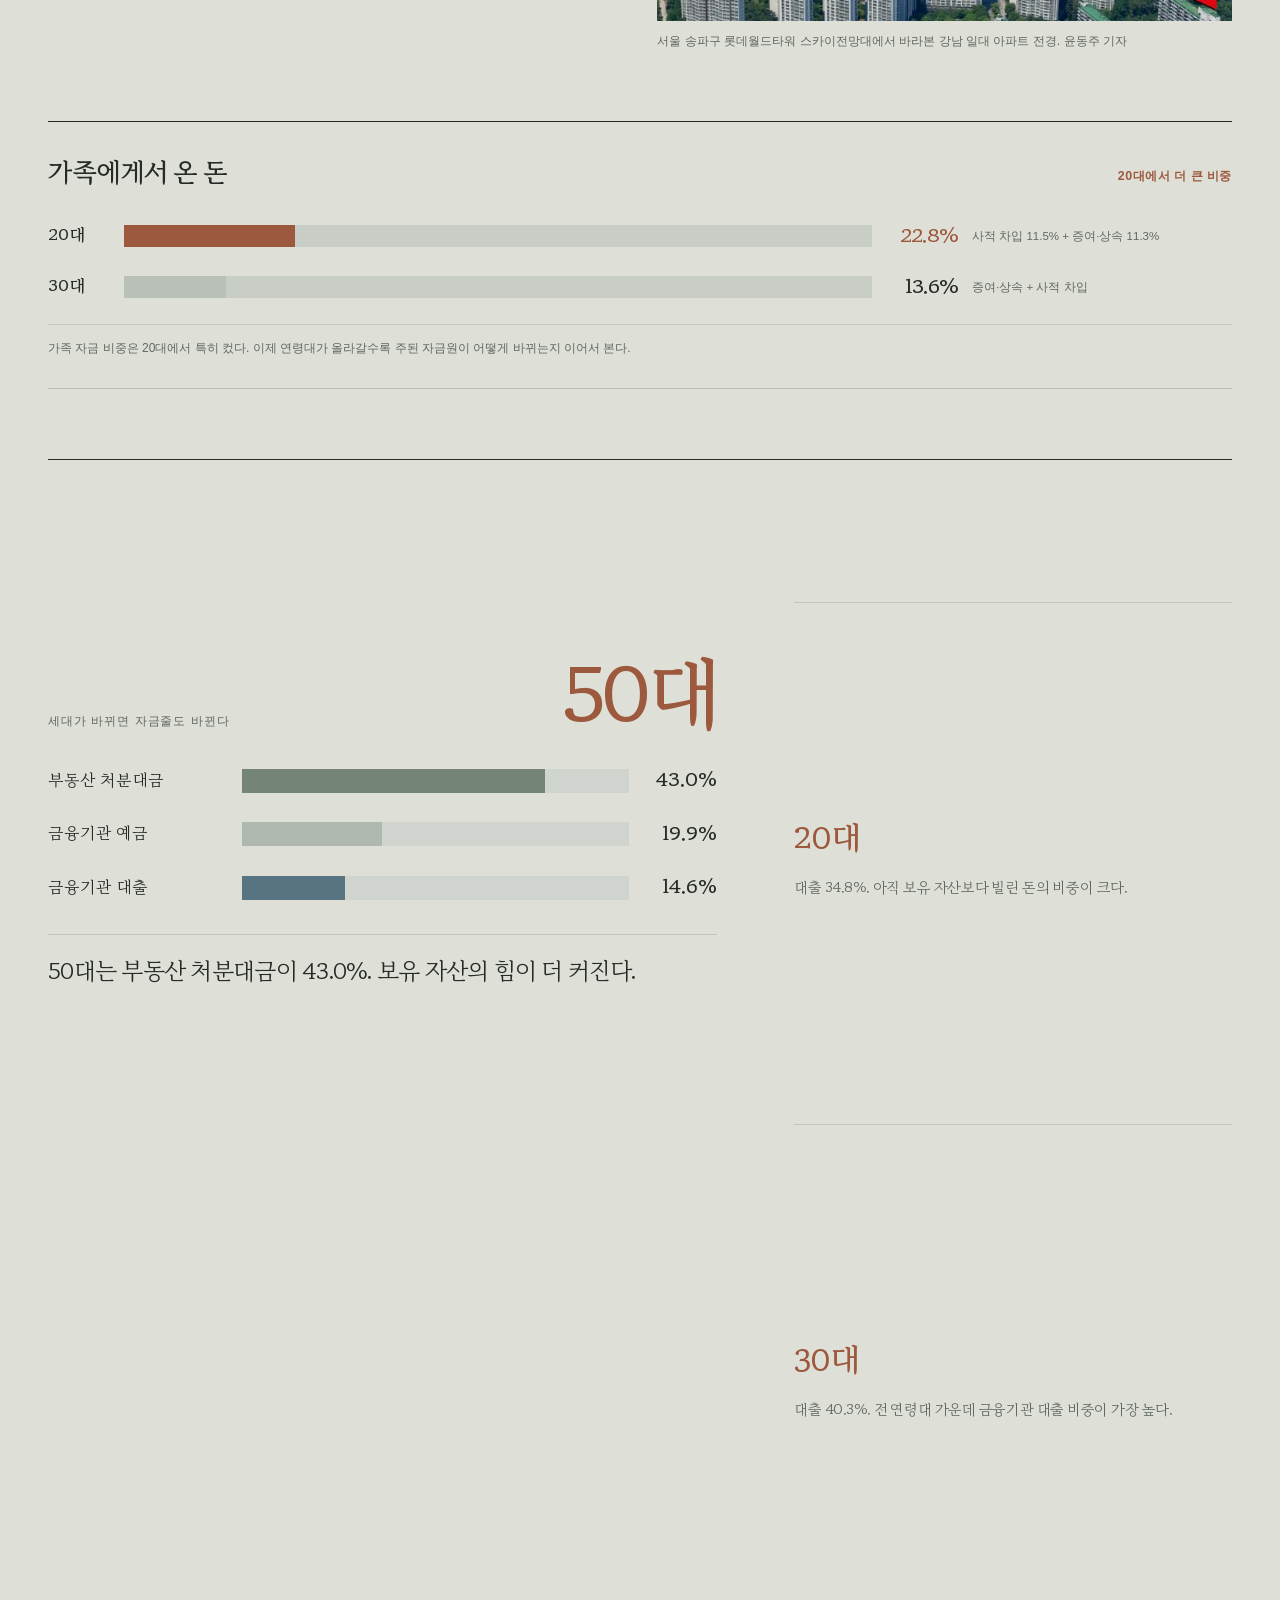
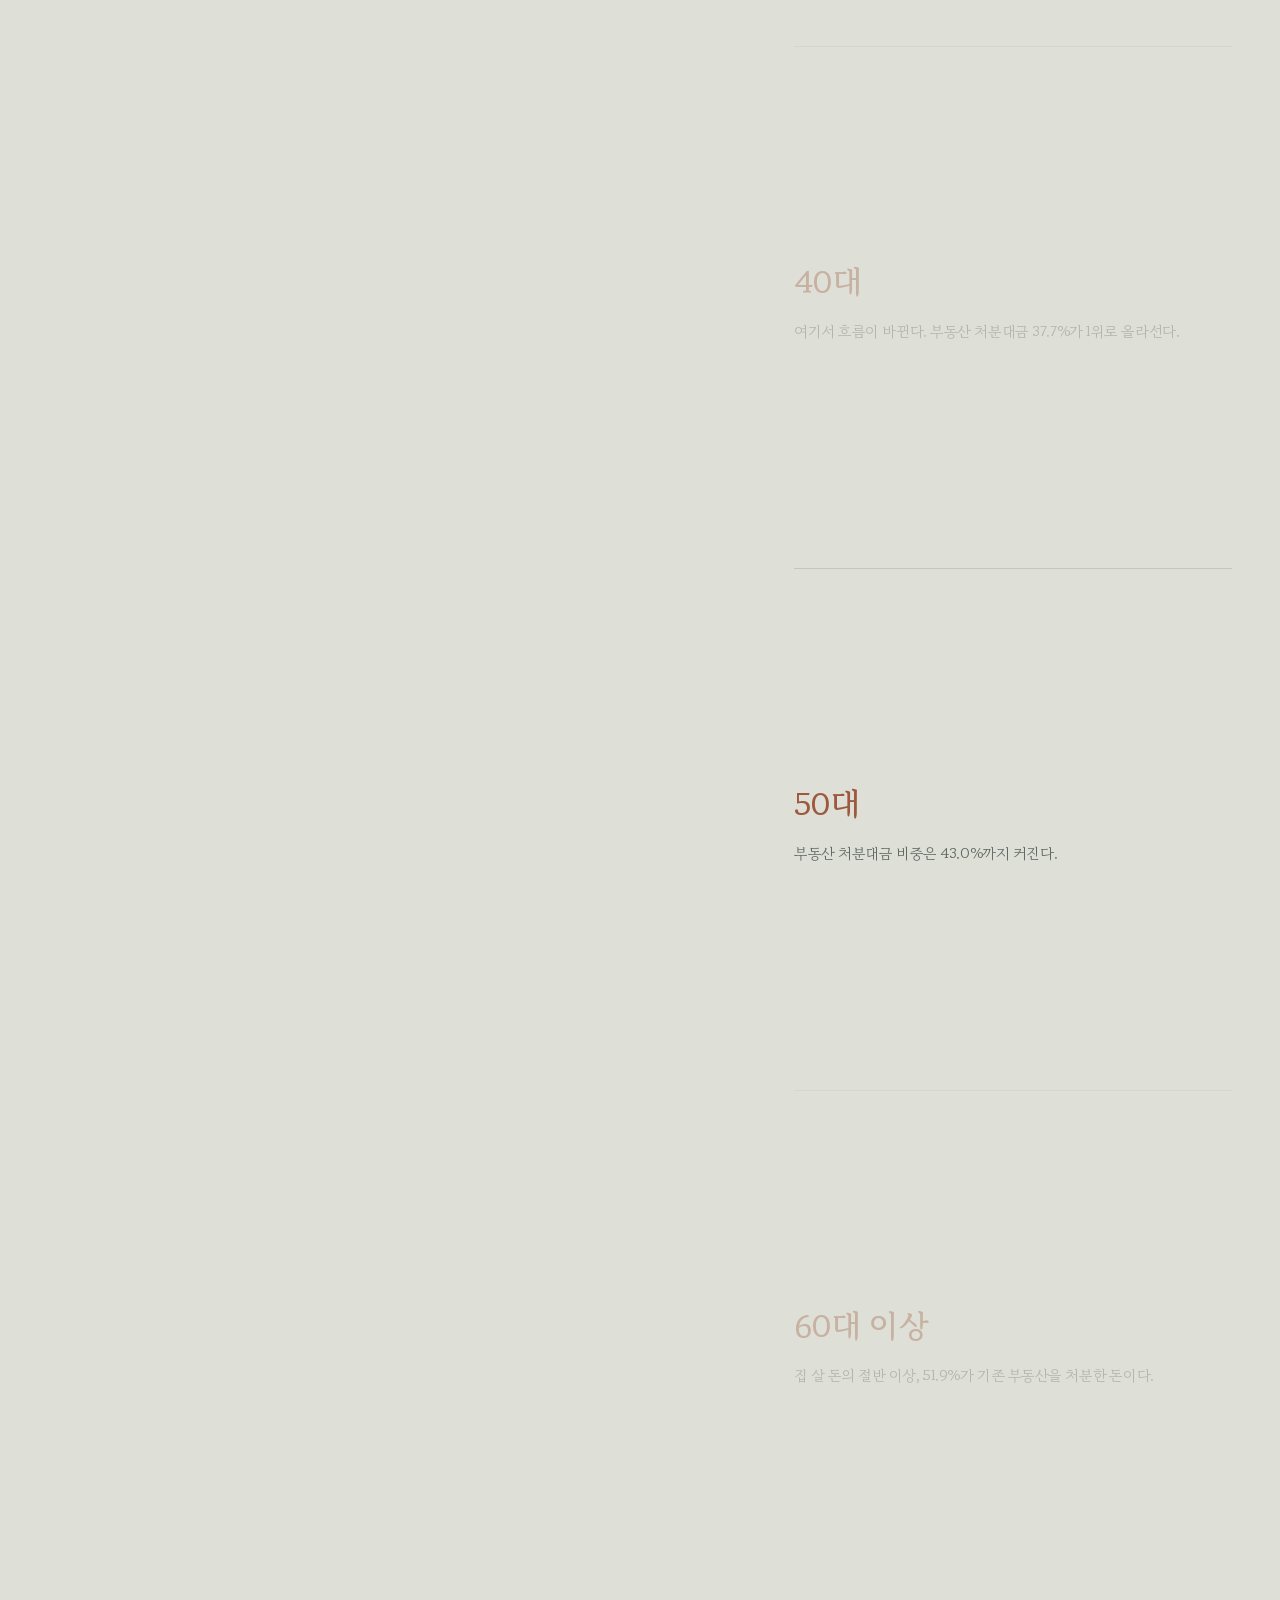
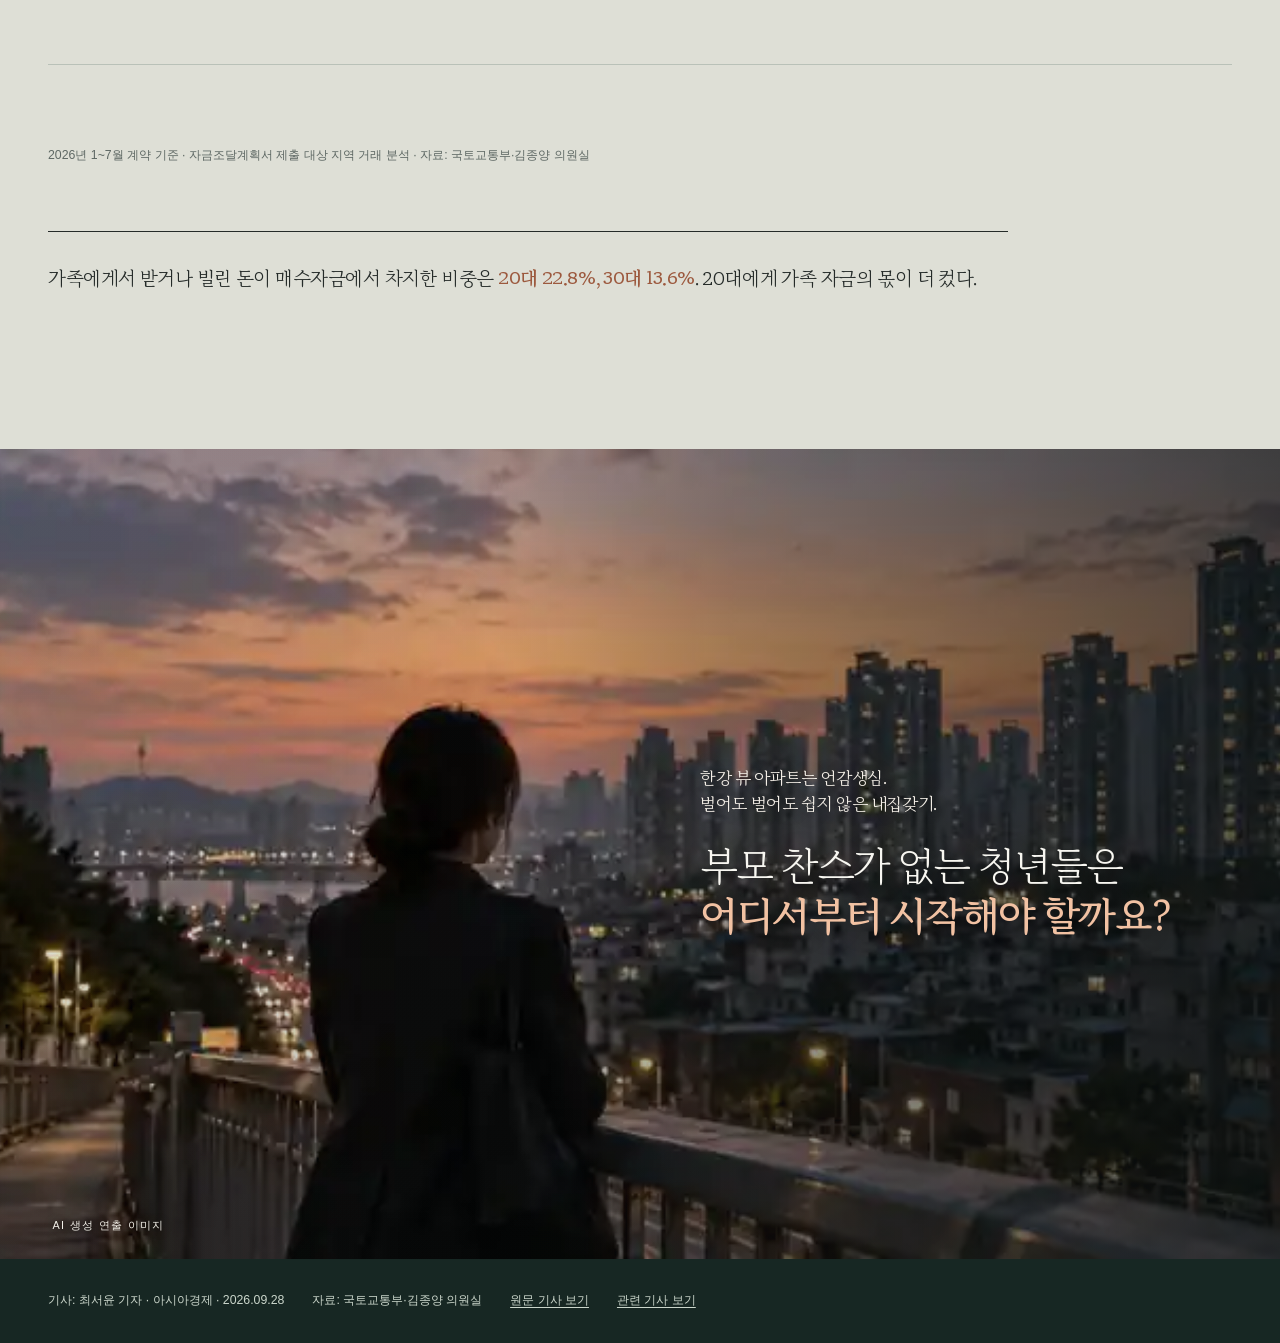
==== commit c4359e1a: "Restore editorial photo rhythm between interactive chapters" ====
--- a/bank-of-parents/index.html
+++ b/bank-of-parents/index.html
@@ -63,7 +63,23 @@
     </div>
   </section>
 
+  <section class="story-photo-break bank-break" aria-label="은행 대출 창구">
+    <figure>
+      <img src="assets/bank-desk.webp" alt="대출 안내 간판 아래 은행 창구" loading="lazy" width="745" height="462">
+      <figcaption>은행 대출 창구. 아시아경제 사진</figcaption>
+    </figure>
+    <div class="story-photo-copy"><span>은행에서 채운 돈</span><strong>34.8%</strong></div>
+  </section>
+
 <section class="borrowing scene" aria-labelledby="borrow-title"><div class="container borrowing-grid"><div><p class="overline">부모가 ‘대출 창구’가 된 20대</p><h2 id="borrow-title">가족·친지에게 빌렸다는 비율,<br><em>6년 새 거의 두 배</em></h2><p>20대가 제출한 자금조달계획서 가운데 ‘그 밖의 차입금’을 적은 비율은 2021년 <strong>23.9%</strong>에서 올해 <strong>44.0%</strong>로 올랐다. 의원실이 확보한 2021~2026년 자료 중 가장 높다.</p><p class="source">‘그 밖의 차입금’은 시중은행 대출이 아닌 가족·친지 등에게 빌린 사적 채무를 뜻한다.</p></div><div class="borrow-visual"><div class="borrow-bars" role="img" aria-label="20대 사적 차입 기재율 2021년 23.9%에서 2026년 1~7월 44.0%로 상승"><div class="borrow-col"><strong>23.9%</strong><i style="--bar-h:136px"></i><span>2021년</span></div><div class="borrow-col latest"><strong>44.0%</strong><i style="--bar-h:250px"></i><span>2026년 1~7월</span></div></div><p><strong>5053건 중 2224건.</strong> 올해 20대가 제출한 계획서에 사적 차입이 기재된 건수다.</p></div></div></section>
+
+  <section class="story-photo-break family-break" aria-label="가족 간 자금 마련">
+    <figure>
+      <img src="assets/family-table.webp" alt="부모와 성인 자녀가 식탁에 마주 앉아 서류를 살펴보는 AI 생성 연출 이미지" loading="lazy" width="1774" height="887">
+      <figcaption>가족 간 자금 마련을 표현한 AI 생성 연출 이미지</figcaption>
+    </figure>
+    <div class="story-photo-copy"><span>가족에게서 온 돈</span><strong>22.8%</strong></div>
+  </section>
 
   <section class="two-routes scene" aria-labelledby="routes-title"><div class="container"><p class="overline">빌린 돈과 받은 돈</p><h2 id="routes-title">가족 자금에도<br>두 가지 길이 있었다</h2><div class="route-cards"><article><span class="route-icon" aria-hidden="true">↔</span><h3>가족·친지에게 빌린 돈</h3><strong>44.0%</strong><p>5053건 중 2224건의 계획서에 사적 차입이 기재됐다.</p></article><article><span class="route-icon" aria-hidden="true">→</span><h3>증여·상속으로 받은 돈</h3><strong>48.4%</strong><p>5053건 중 2445건의 계획서에 증여·상속이 기재됐다.</p></article></div><p class="route-note">두 수치는 각 항목을 적은 <strong>계획서의 비율</strong>이다. 한 계획서에 두 항목이 함께 기재될 수 있어 합산하지 않는다. 앞 장면의 22.8%는 매수자금의 <strong>금액 비중</strong>이다.</p><p class="source">자료: 국토교통부·김종양 의원실</p></div></section>
 
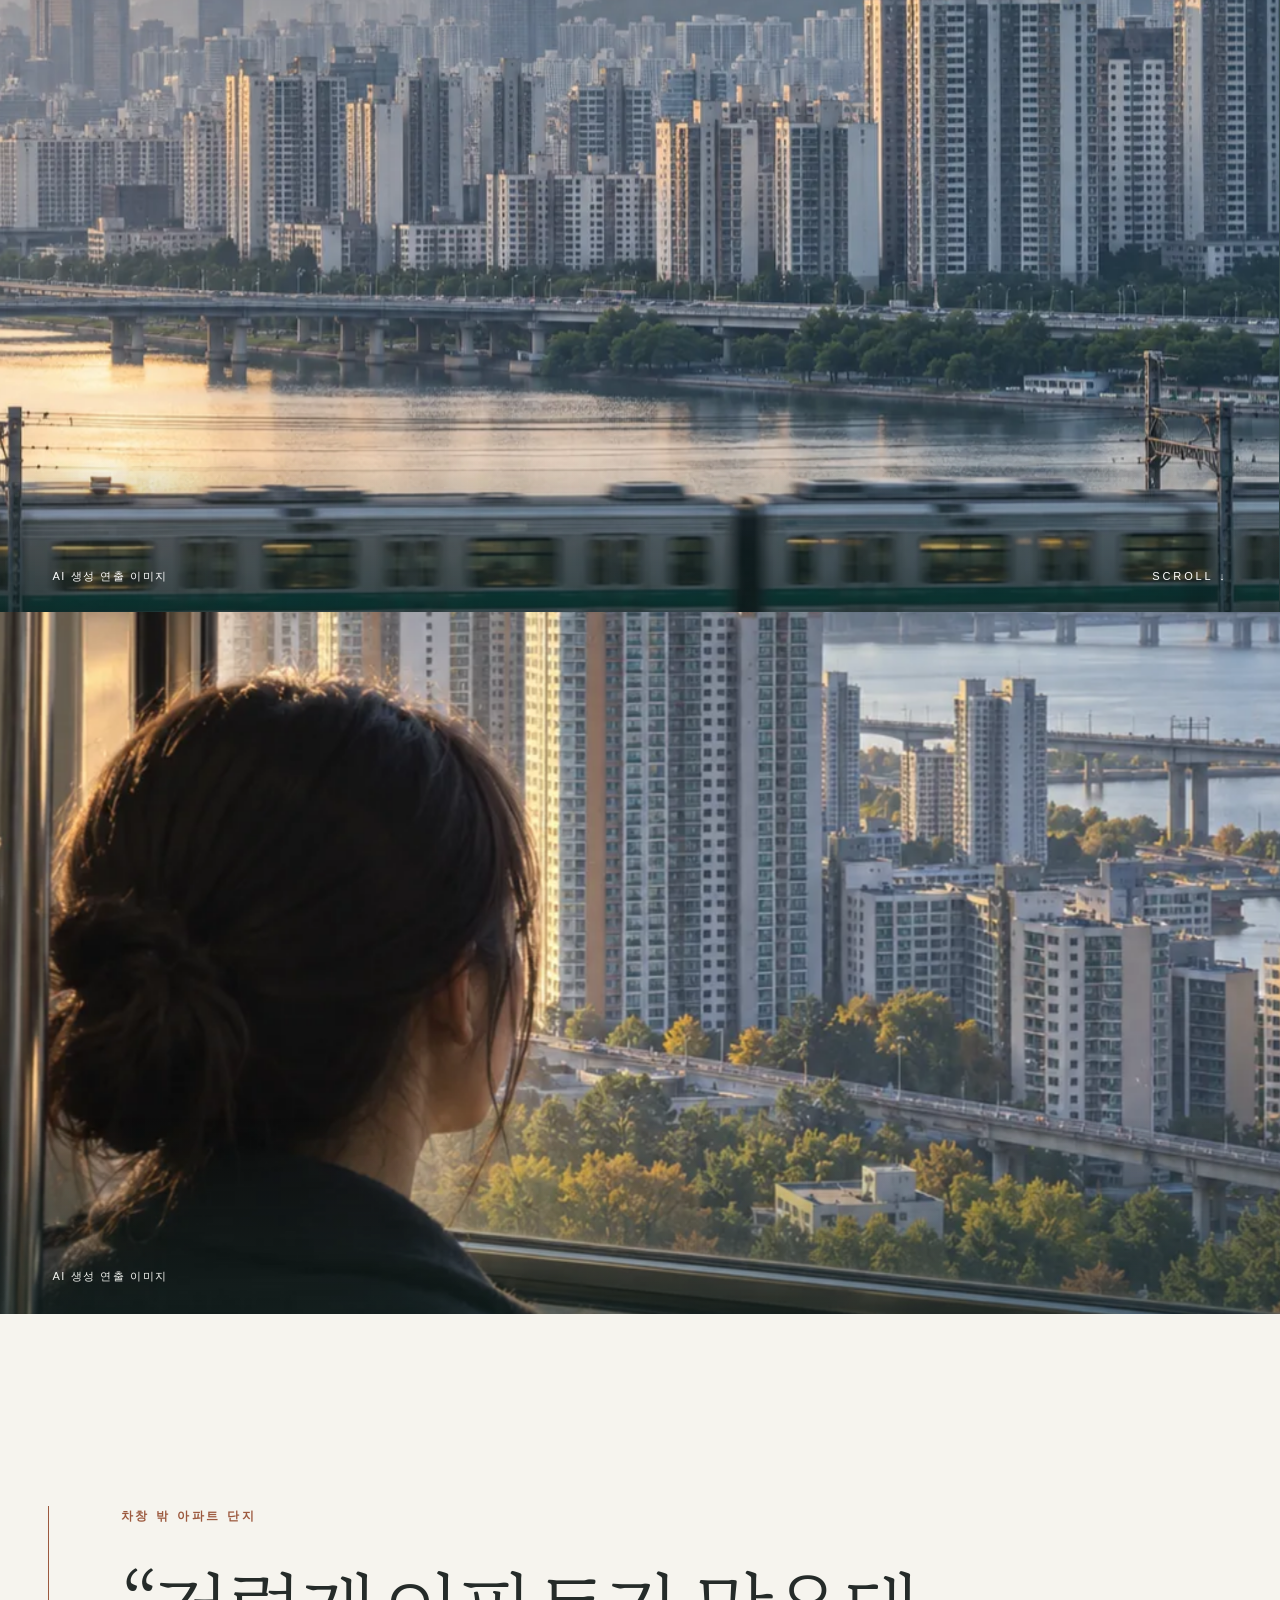
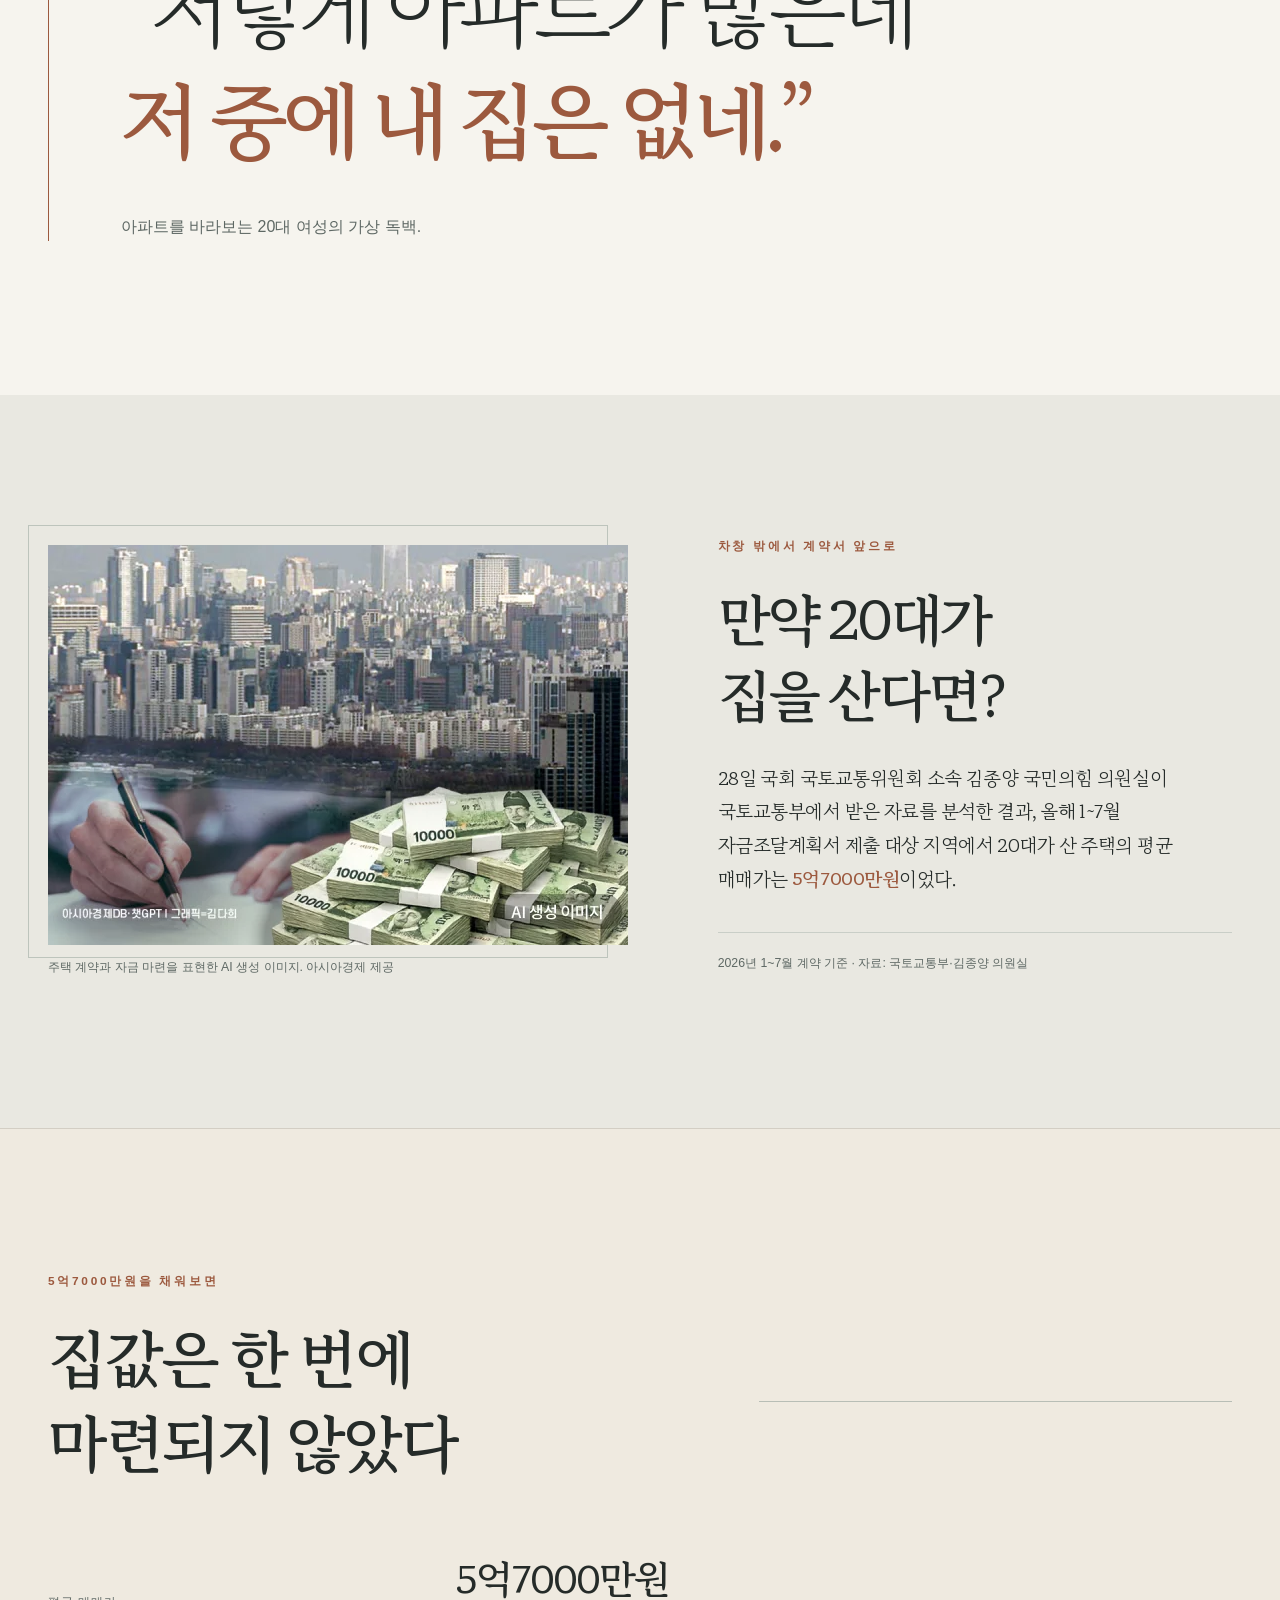
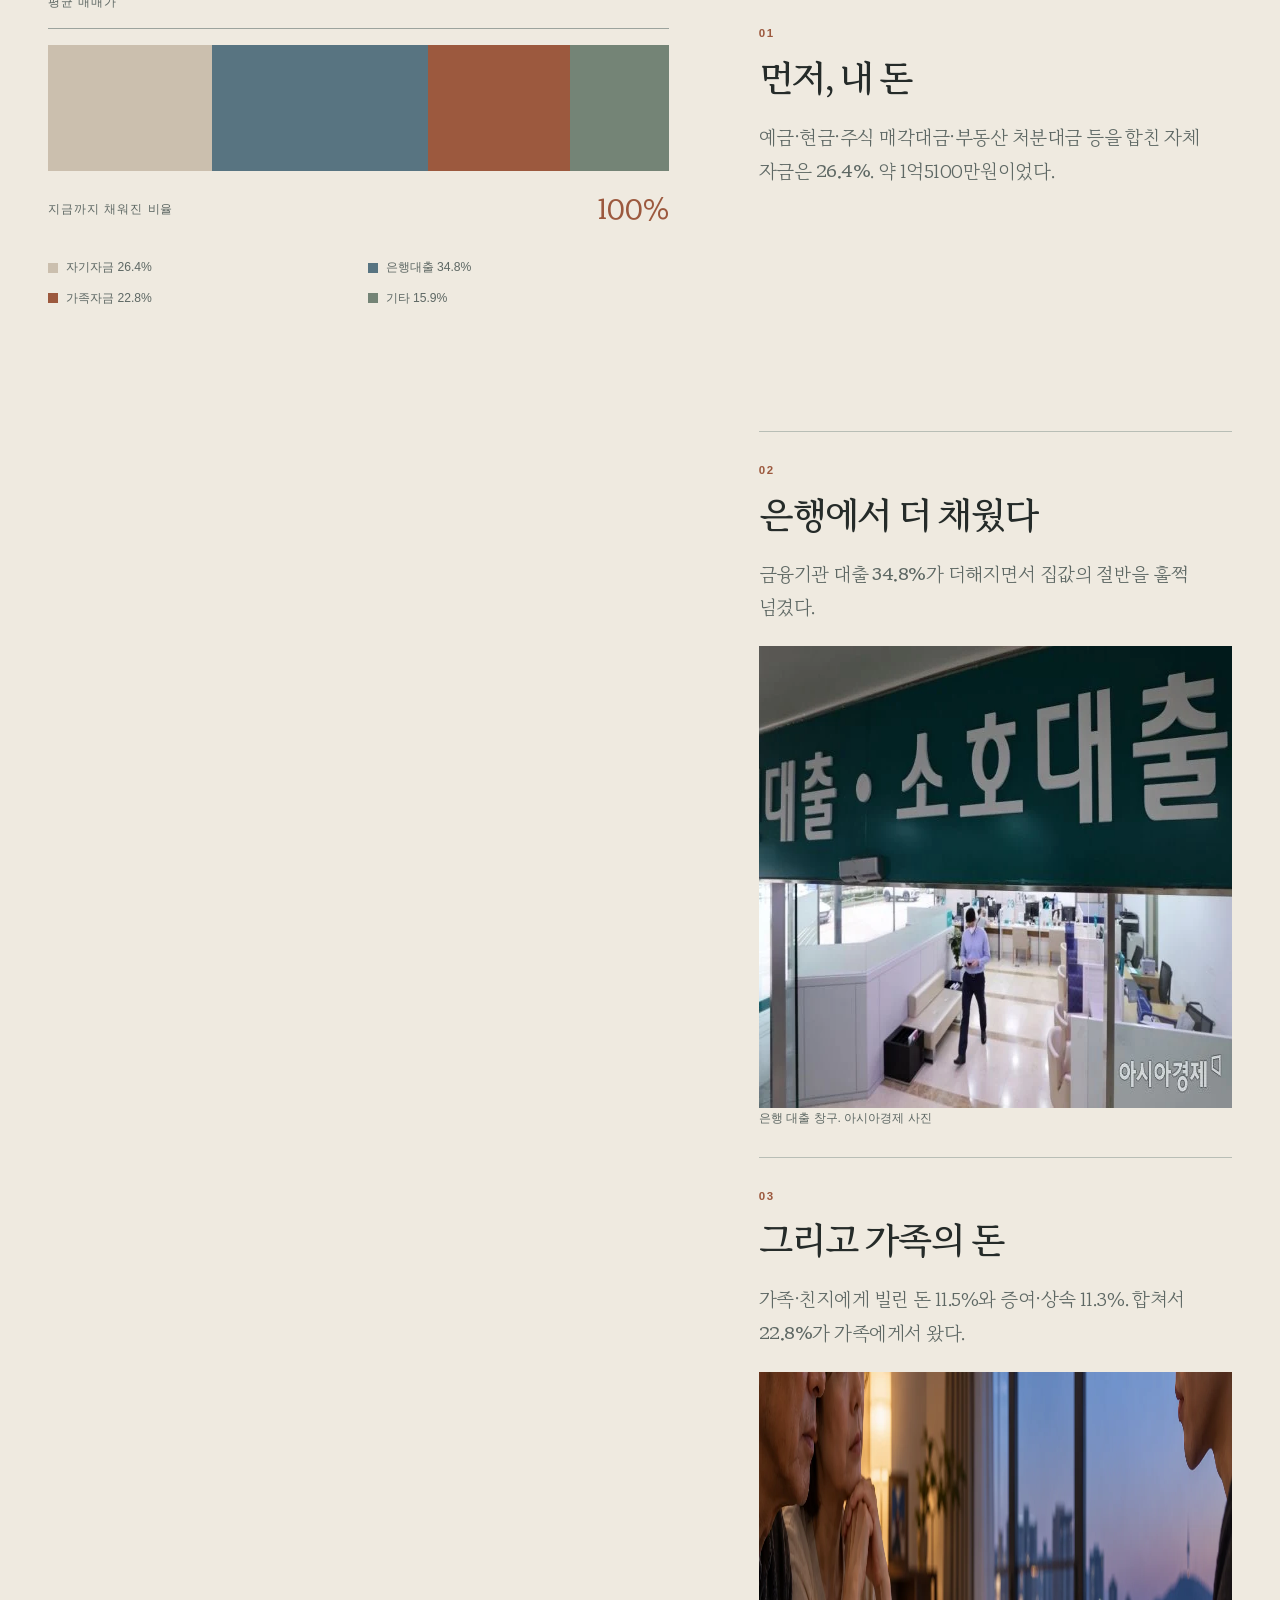
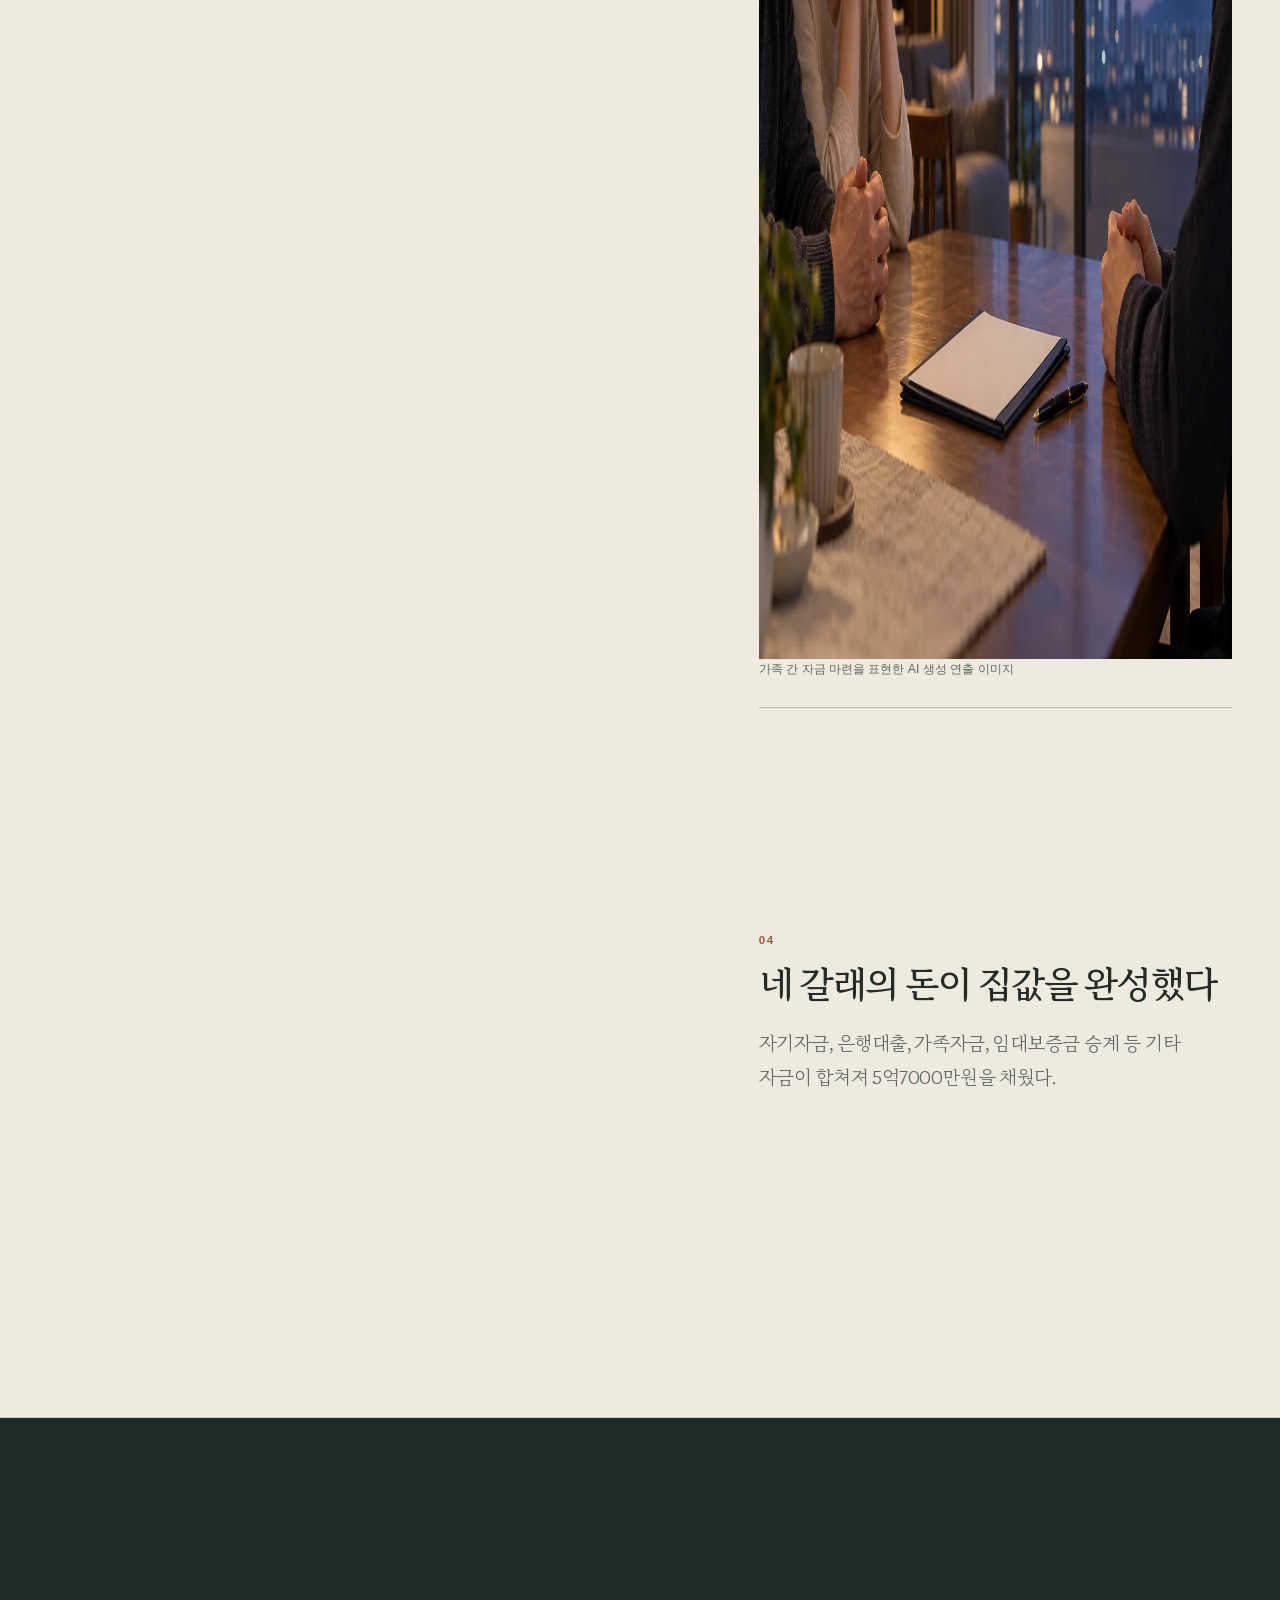
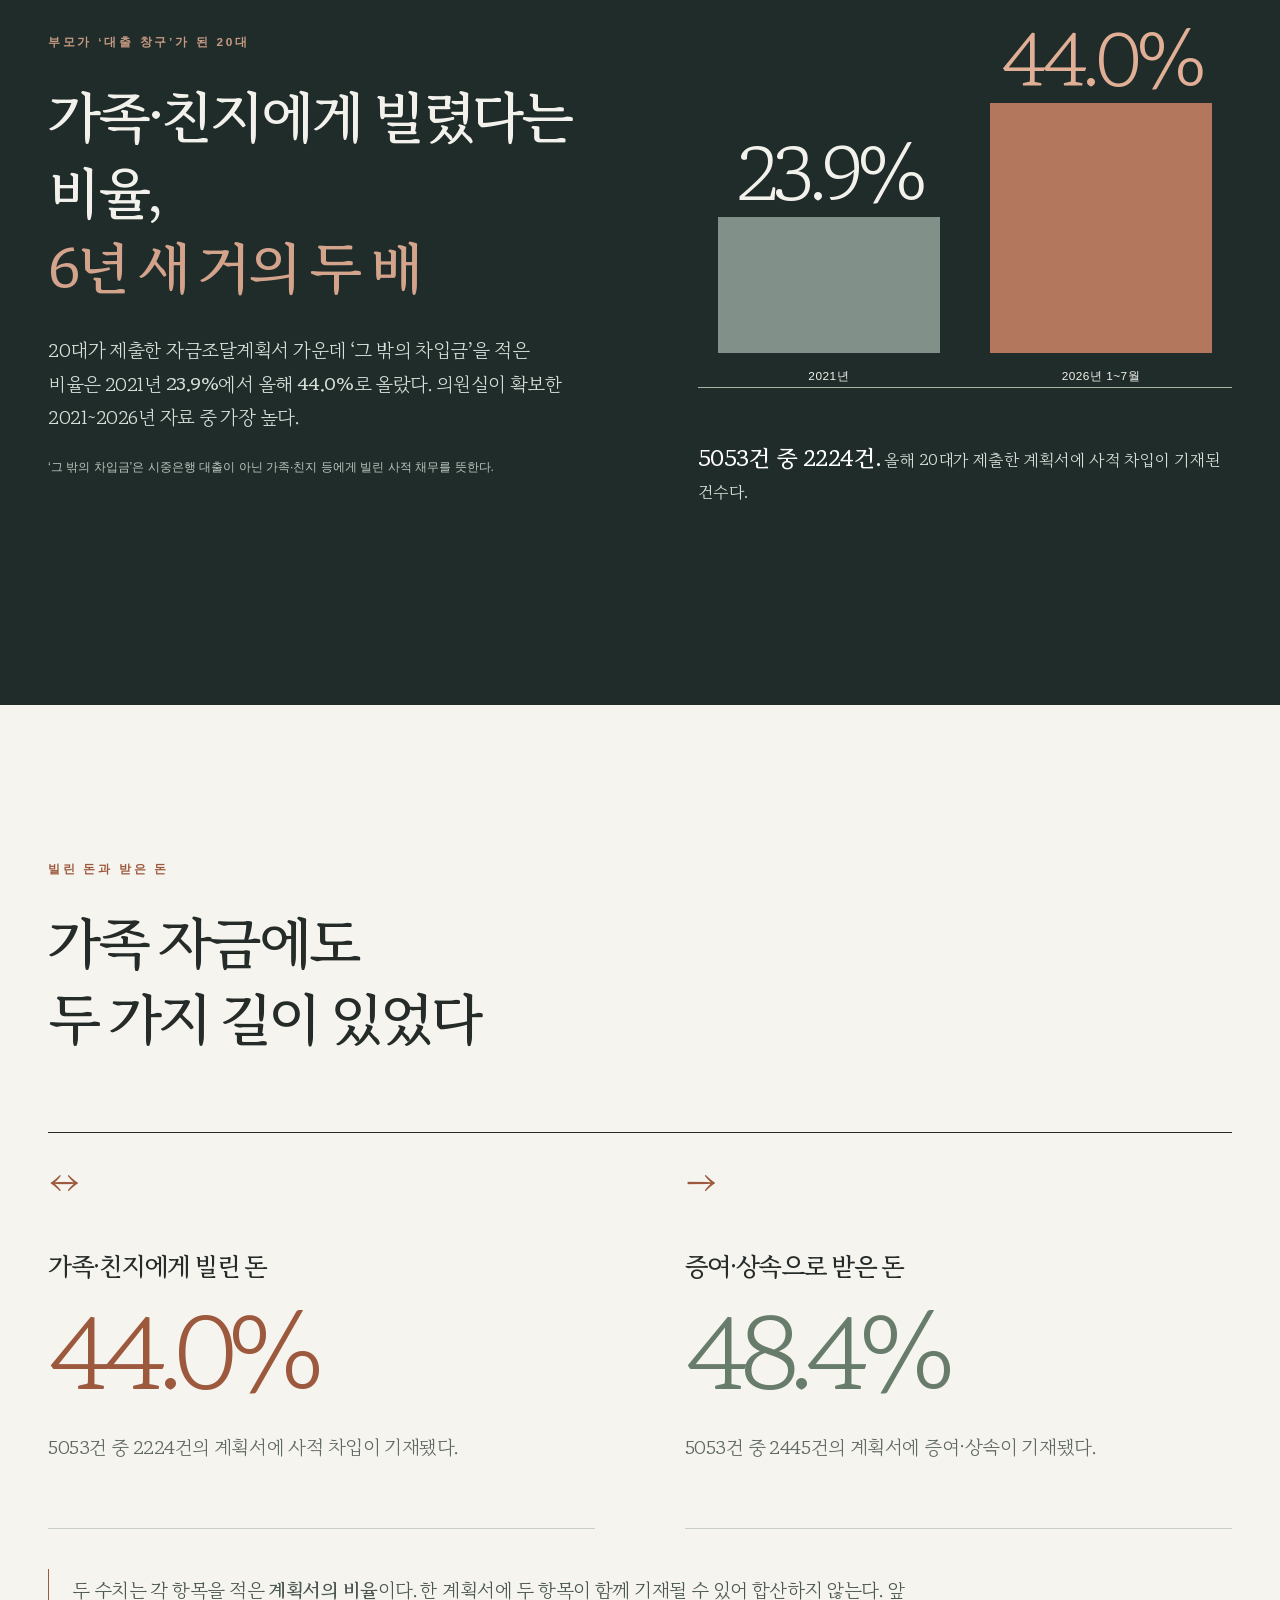
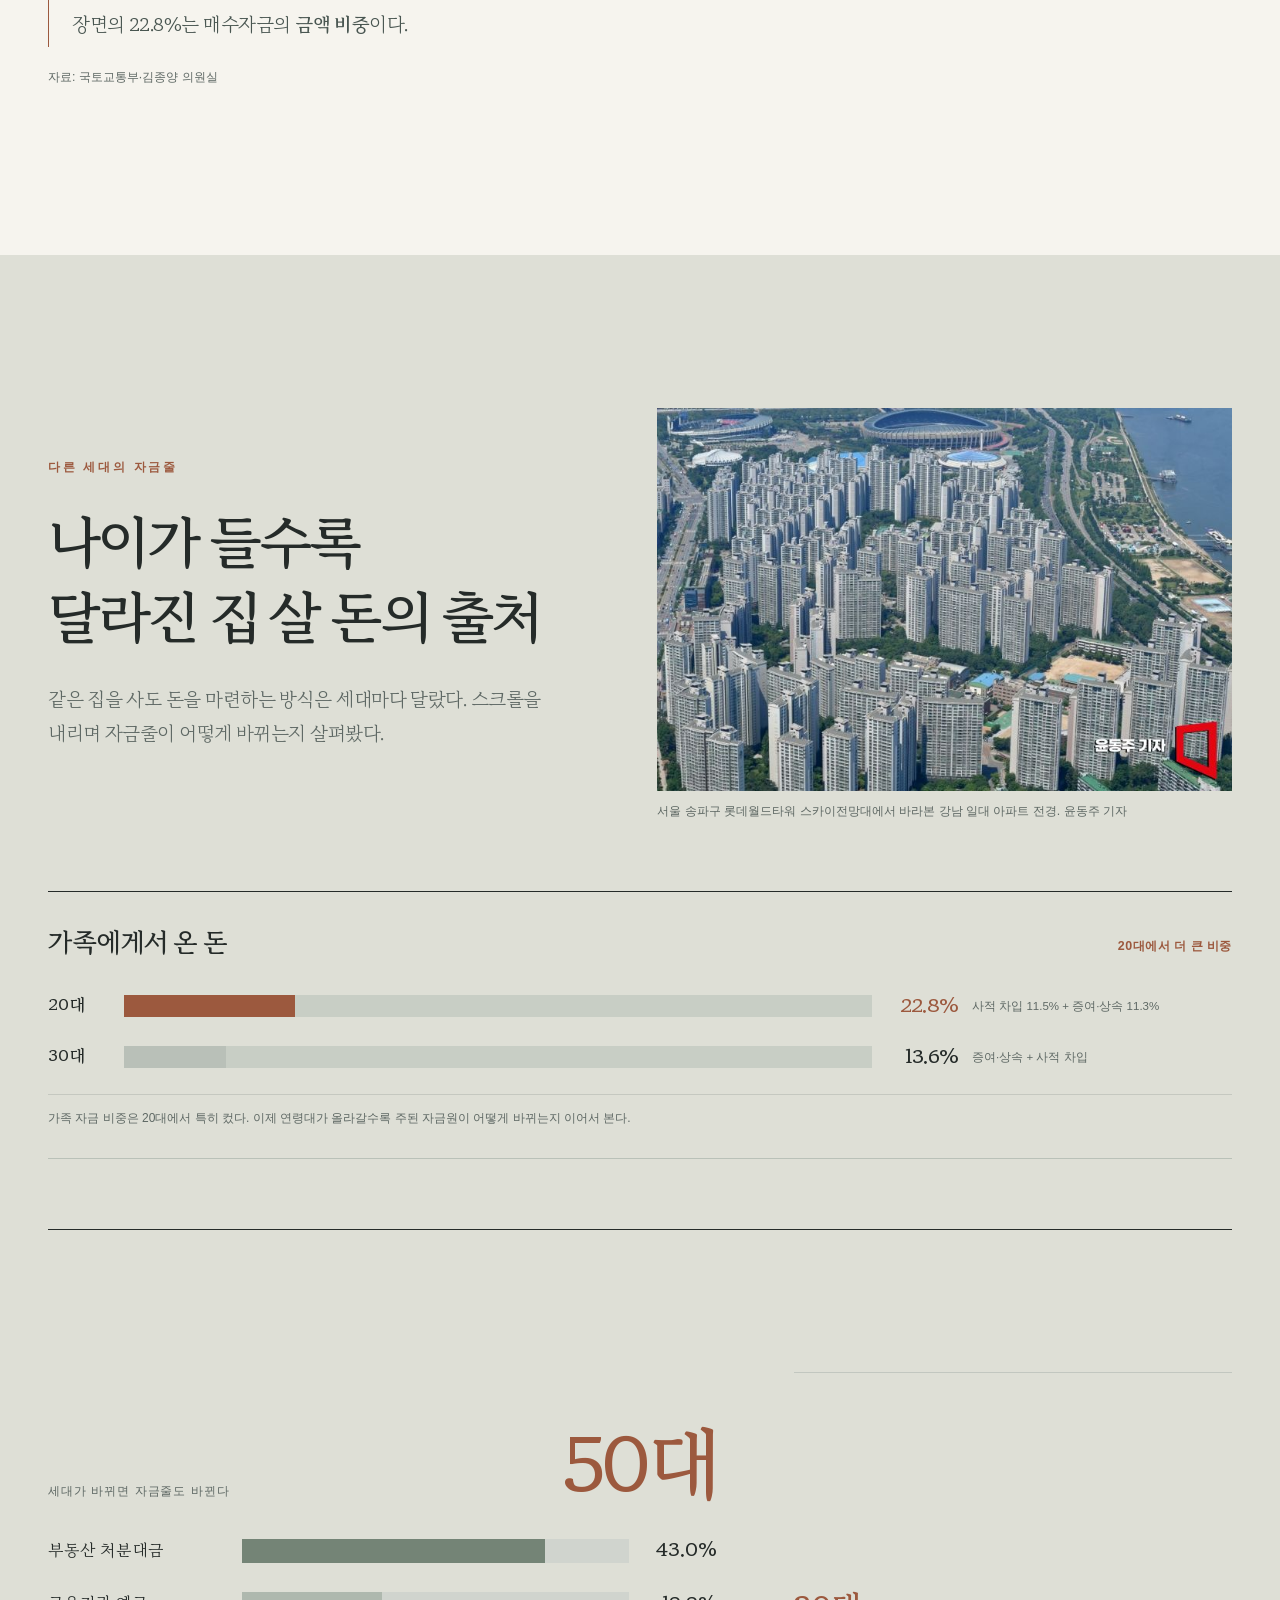
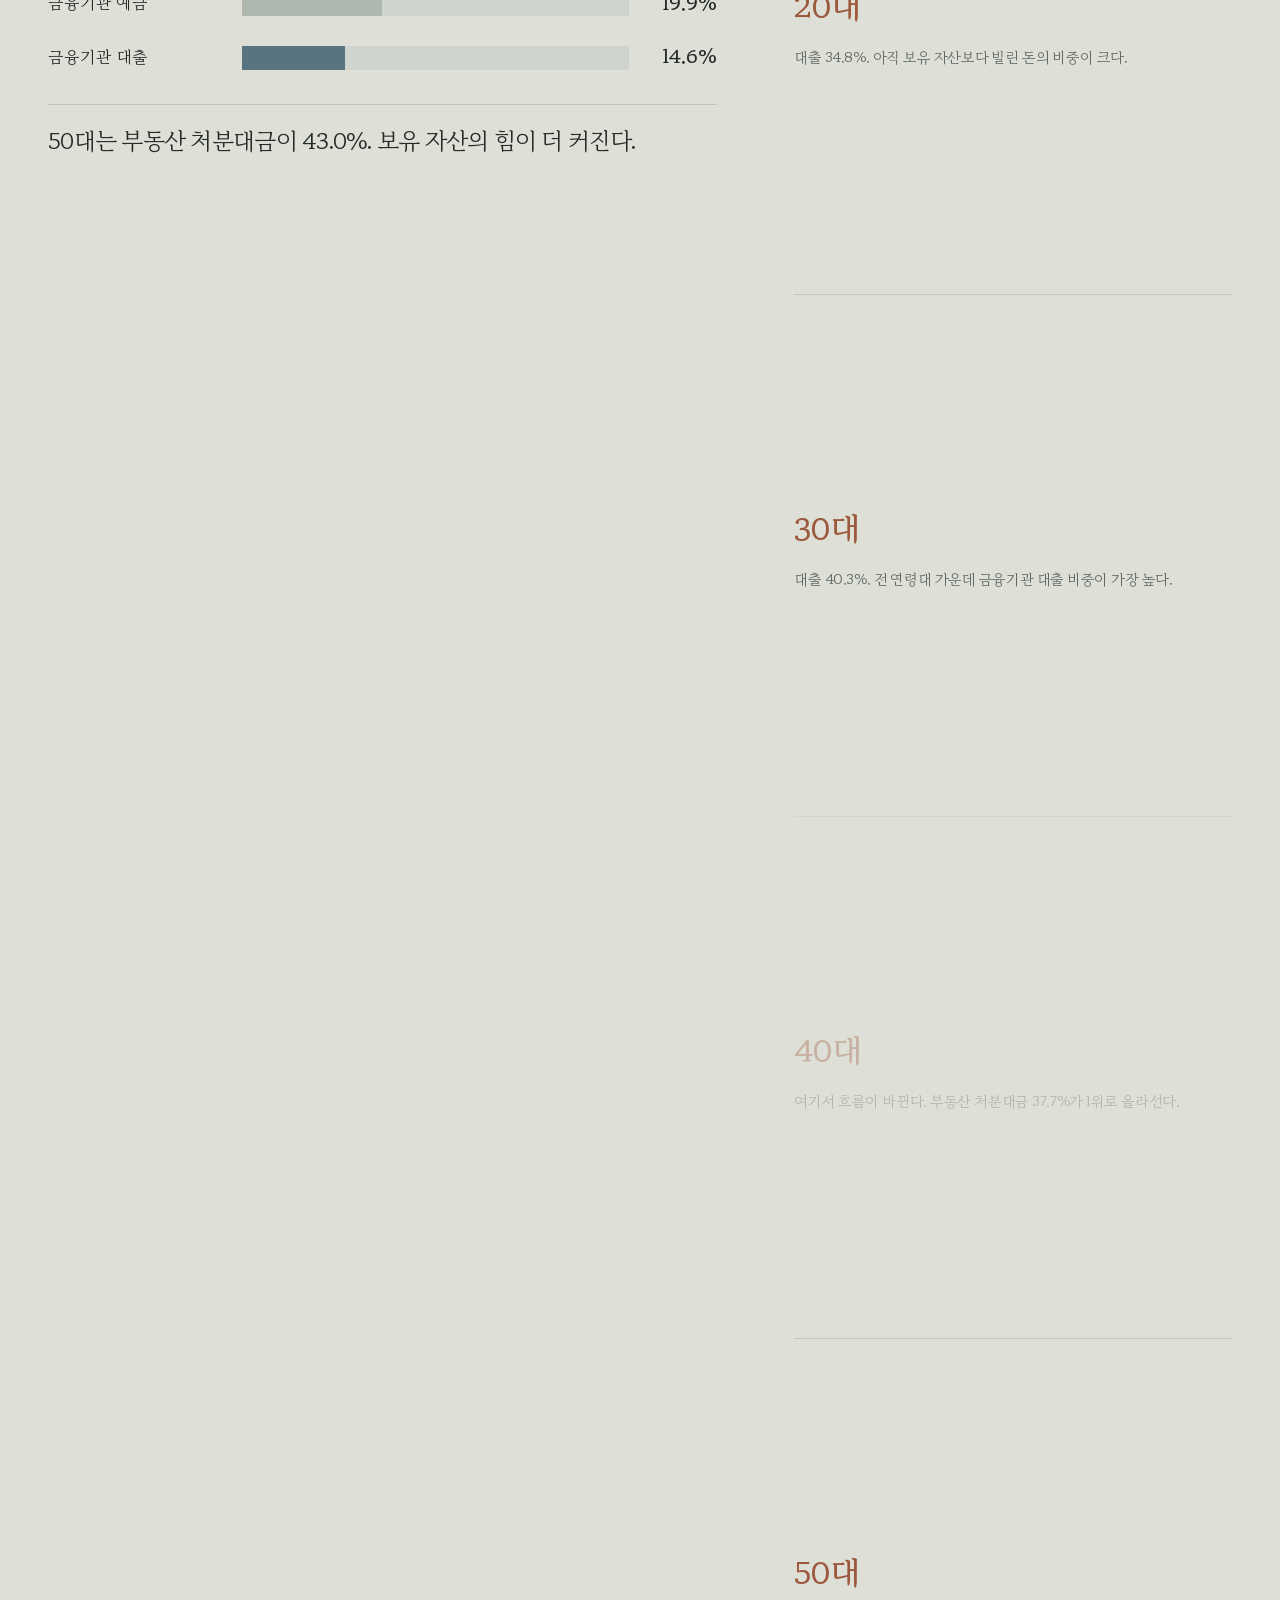
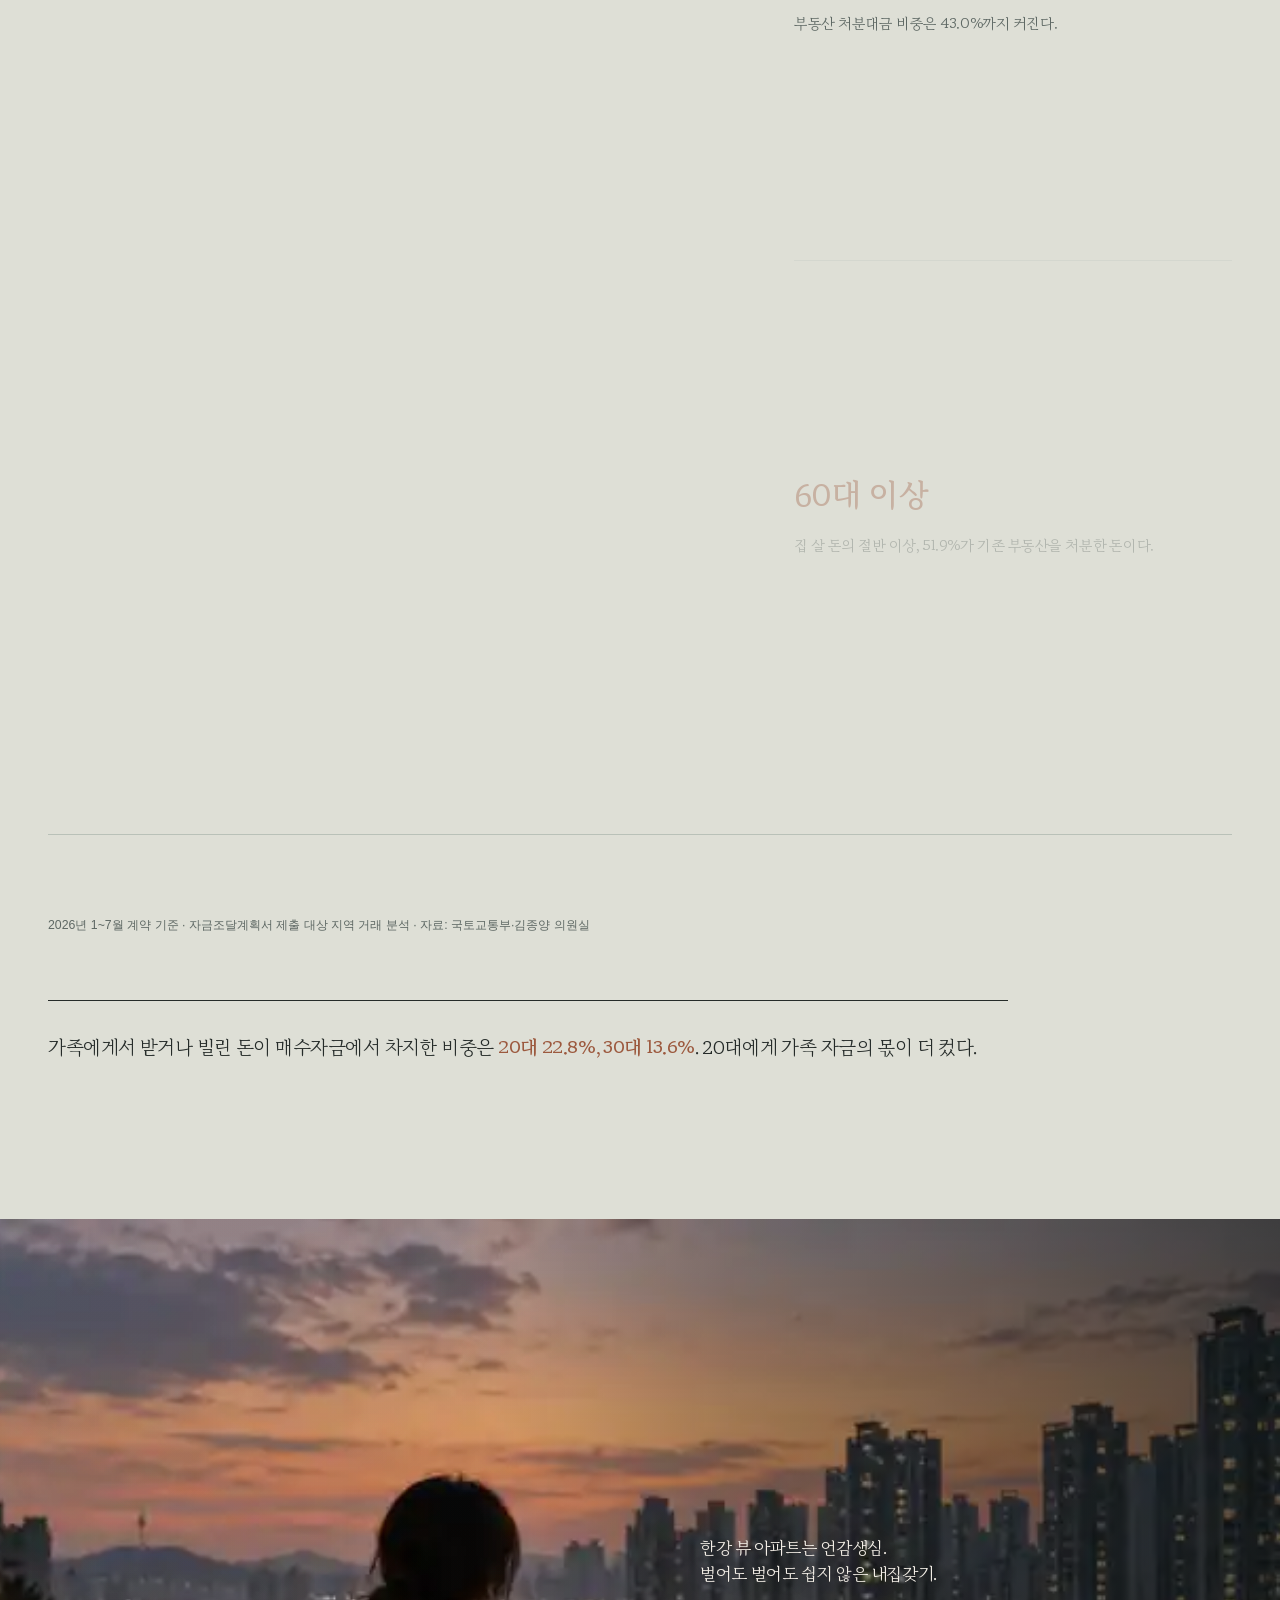
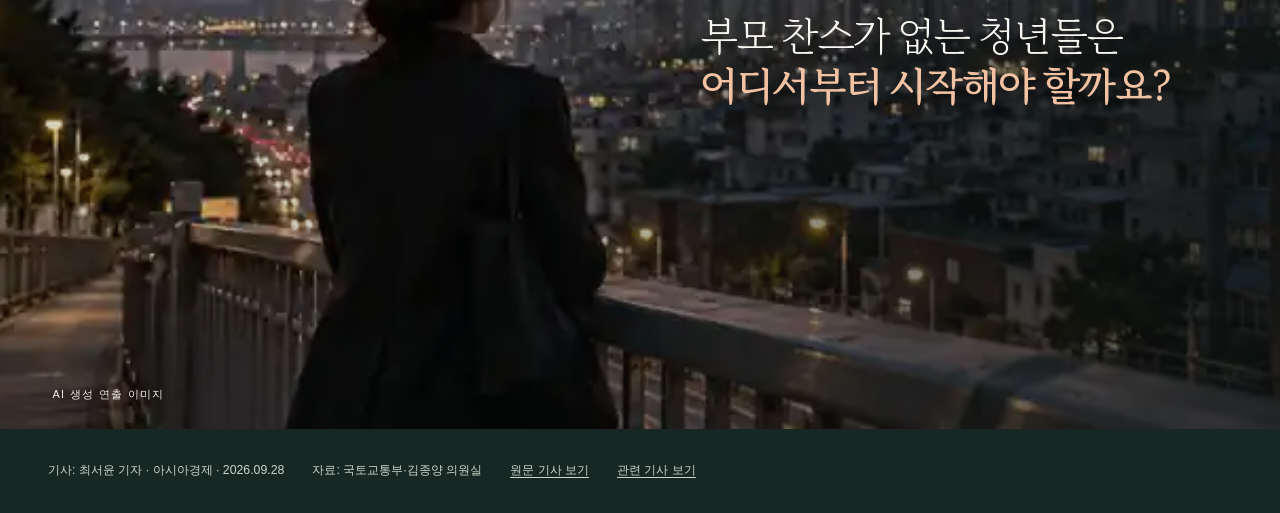
==== commit d269fb4e: "Move bank and family photos into money steps" ====
--- a/bank-of-parents/index.html
+++ b/bank-of-parents/index.html
@@ -56,30 +56,14 @@
       </div>
       <div class="money-scroll">
         <article class="money-step" data-money-step="1"><b>01</b><h3>먼저, 내 돈</h3><p>예금·현금·주식 매각대금·부동산 처분대금 등을 합친 자체 자금은 <strong>26.4%</strong>. 약 1억5100만원이었다.</p></article>
-        <article class="money-step" data-money-step="2"><b>02</b><h3>은행에서 더 채웠다</h3><p>금융기관 대출 <strong>34.8%</strong>가 더해지면서 집값의 절반을 훌쩍 넘겼다.</p></article>
-        <article class="money-step" data-money-step="3"><b>03</b><h3>그리고 가족의 돈</h3><p>가족·친지에게 빌린 돈 11.5%와 증여·상속 11.3%. 합쳐서 <strong>22.8%</strong>가 가족에게서 왔다.</p></article>
+        <article class="money-step" data-money-step="2"><b>02</b><h3>은행에서 더 채웠다</h3><p>금융기관 대출 <strong>34.8%</strong>가 더해지면서 집값의 절반을 훌쩍 넘겼다.</p><figure class="money-step-photo"><img src="assets/bank-desk.webp" alt="대출 안내 간판 아래 은행 창구" loading="lazy" width="745" height="462"><figcaption>은행 대출 창구. 아시아경제 사진</figcaption></figure></article>
+        <article class="money-step" data-money-step="3"><b>03</b><h3>그리고 가족의 돈</h3><p>가족·친지에게 빌린 돈 11.5%와 증여·상속 11.3%. 합쳐서 <strong>22.8%</strong>가 가족에게서 왔다.</p><figure class="money-step-photo"><img src="assets/family-table.webp" alt="부모와 성인 자녀가 식탁에 마주 앉아 서류를 살펴보는 AI 생성 연출 이미지" loading="lazy" width="1774" height="887"><figcaption>가족 간 자금 마련을 표현한 AI 생성 연출 이미지</figcaption></figure></article>
         <article class="money-step" data-money-step="4"><b>04</b><h3>네 갈래의 돈이 집값을 완성했다</h3><p>자기자금, 은행대출, 가족자금, 임대보증금 승계 등 기타 자금이 합쳐져 5억7000만원을 채웠다.</p></article>
       </div>
     </div>
   </section>
 
-  <section class="story-photo-break bank-break" aria-label="은행 대출 창구">
-    <figure>
-      <img src="assets/bank-desk.webp" alt="대출 안내 간판 아래 은행 창구" loading="lazy" width="745" height="462">
-      <figcaption>은행 대출 창구. 아시아경제 사진</figcaption>
-    </figure>
-    <div class="story-photo-copy"><span>은행에서 채운 돈</span><strong>34.8%</strong></div>
-  </section>
-
 <section class="borrowing scene" aria-labelledby="borrow-title"><div class="container borrowing-grid"><div><p class="overline">부모가 ‘대출 창구’가 된 20대</p><h2 id="borrow-title">가족·친지에게 빌렸다는 비율,<br><em>6년 새 거의 두 배</em></h2><p>20대가 제출한 자금조달계획서 가운데 ‘그 밖의 차입금’을 적은 비율은 2021년 <strong>23.9%</strong>에서 올해 <strong>44.0%</strong>로 올랐다. 의원실이 확보한 2021~2026년 자료 중 가장 높다.</p><p class="source">‘그 밖의 차입금’은 시중은행 대출이 아닌 가족·친지 등에게 빌린 사적 채무를 뜻한다.</p></div><div class="borrow-visual"><div class="borrow-bars" role="img" aria-label="20대 사적 차입 기재율 2021년 23.9%에서 2026년 1~7월 44.0%로 상승"><div class="borrow-col"><strong>23.9%</strong><i style="--bar-h:136px"></i><span>2021년</span></div><div class="borrow-col latest"><strong>44.0%</strong><i style="--bar-h:250px"></i><span>2026년 1~7월</span></div></div><p><strong>5053건 중 2224건.</strong> 올해 20대가 제출한 계획서에 사적 차입이 기재된 건수다.</p></div></div></section>
-
-  <section class="story-photo-break family-break" aria-label="가족 간 자금 마련">
-    <figure>
-      <img src="assets/family-table.webp" alt="부모와 성인 자녀가 식탁에 마주 앉아 서류를 살펴보는 AI 생성 연출 이미지" loading="lazy" width="1774" height="887">
-      <figcaption>가족 간 자금 마련을 표현한 AI 생성 연출 이미지</figcaption>
-    </figure>
-    <div class="story-photo-copy"><span>가족에게서 온 돈</span><strong>22.8%</strong></div>
-  </section>
 
   <section class="two-routes scene" aria-labelledby="routes-title"><div class="container"><p class="overline">빌린 돈과 받은 돈</p><h2 id="routes-title">가족 자금에도<br>두 가지 길이 있었다</h2><div class="route-cards"><article><span class="route-icon" aria-hidden="true">↔</span><h3>가족·친지에게 빌린 돈</h3><strong>44.0%</strong><p>5053건 중 2224건의 계획서에 사적 차입이 기재됐다.</p></article><article><span class="route-icon" aria-hidden="true">→</span><h3>증여·상속으로 받은 돈</h3><strong>48.4%</strong><p>5053건 중 2445건의 계획서에 증여·상속이 기재됐다.</p></article></div><p class="route-note">두 수치는 각 항목을 적은 <strong>계획서의 비율</strong>이다. 한 계획서에 두 항목이 함께 기재될 수 있어 합산하지 않는다. 앞 장면의 22.8%는 매수자금의 <strong>금액 비중</strong>이다.</p><p class="source">자료: 국토교통부·김종양 의원실</p></div></section>
 
--- a/bank-of-parents/styles-editorial-opening-v3.css
+++ b/bank-of-parents/styles-editorial-opening-v3.css
@@ -605,3 +605,33 @@
 @media(prefers-reduced-motion:reduce){
   .money-meter>i,.money-step,.age-morph-row i,.age-morph-steps article{transition:none!important}
 }
+
+
+/* Editorial photo rhythm between interactive chapters */
+.story-photo-break{position:relative;width:min(calc(100% - 72px),1320px);margin:0 auto;overflow:hidden;background:#1e2927}
+.story-photo-break figure{position:relative;margin:0;aspect-ratio:16/7;min-height:430px;overflow:hidden}
+.story-photo-break figure::after{content:"";position:absolute;inset:0;background:linear-gradient(90deg,rgba(16,23,22,.12),rgba(16,23,22,.02) 48%,rgba(16,23,22,.52))}
+.story-photo-break img{width:100%;height:100%;object-fit:cover;transition:transform 1.2s cubic-bezier(.2,.75,.2,1)}
+.story-photo-break.bank-break img{object-position:center 52%}
+.story-photo-break.family-break img{object-position:center 48%}
+.story-photo-break .story-photo-copy{position:absolute;z-index:2;right:5%;top:50%;transform:translateY(-50%);display:flex;flex-direction:column;align-items:flex-end;color:#fff;text-align:right}
+.story-photo-break .story-photo-copy span{font-size:.78rem;letter-spacing:.12em;font-weight:700;margin-bottom:8px;text-shadow:0 2px 10px rgba(0,0,0,.35)}
+.story-photo-break .story-photo-copy strong{font-family:MaruBuri,serif;font-size:clamp(3.4rem,6.5vw,7.2rem);line-height:.95;letter-spacing:-.055em;text-shadow:0 3px 22px rgba(0,0,0,.35)}
+.story-photo-break figcaption{position:absolute;z-index:3;left:14px;bottom:12px;padding:5px 8px;background:rgba(17,24,23,.48);color:#f2eee5;font-size:.66rem}
+.story-photo-break.in-view img{transform:scale(1.035)}
+@media(max-width:900px){
+  .story-photo-break{width:min(calc(100% - 36px),760px)}
+  .story-photo-break figure{aspect-ratio:4/3;min-height:0}
+}
+@media(max-width:768px){
+  .story-photo-break{width:100%;margin:0}
+  .story-photo-break figure{aspect-ratio:4/5}
+  .story-photo-break figure::after{background:linear-gradient(180deg,rgba(16,23,22,.02) 35%,rgba(16,23,22,.62) 100%)}
+  .story-photo-break.bank-break img{object-position:48% center}
+  .story-photo-break.family-break img{object-position:52% center}
+  .story-photo-break .story-photo-copy{left:18px;right:18px;top:auto;bottom:42px;transform:none;align-items:flex-start;text-align:left}
+  .story-photo-break .story-photo-copy span{font-size:.7rem}
+  .story-photo-break .story-photo-copy strong{font-size:clamp(3rem,16vw,5.2rem)}
+  .story-photo-break figcaption{left:12px;bottom:10px;font-size:.6rem}
+}
+@media(prefers-reduced-motion:reduce){.story-photo-break img{transition:none!important;transform:none!important}}
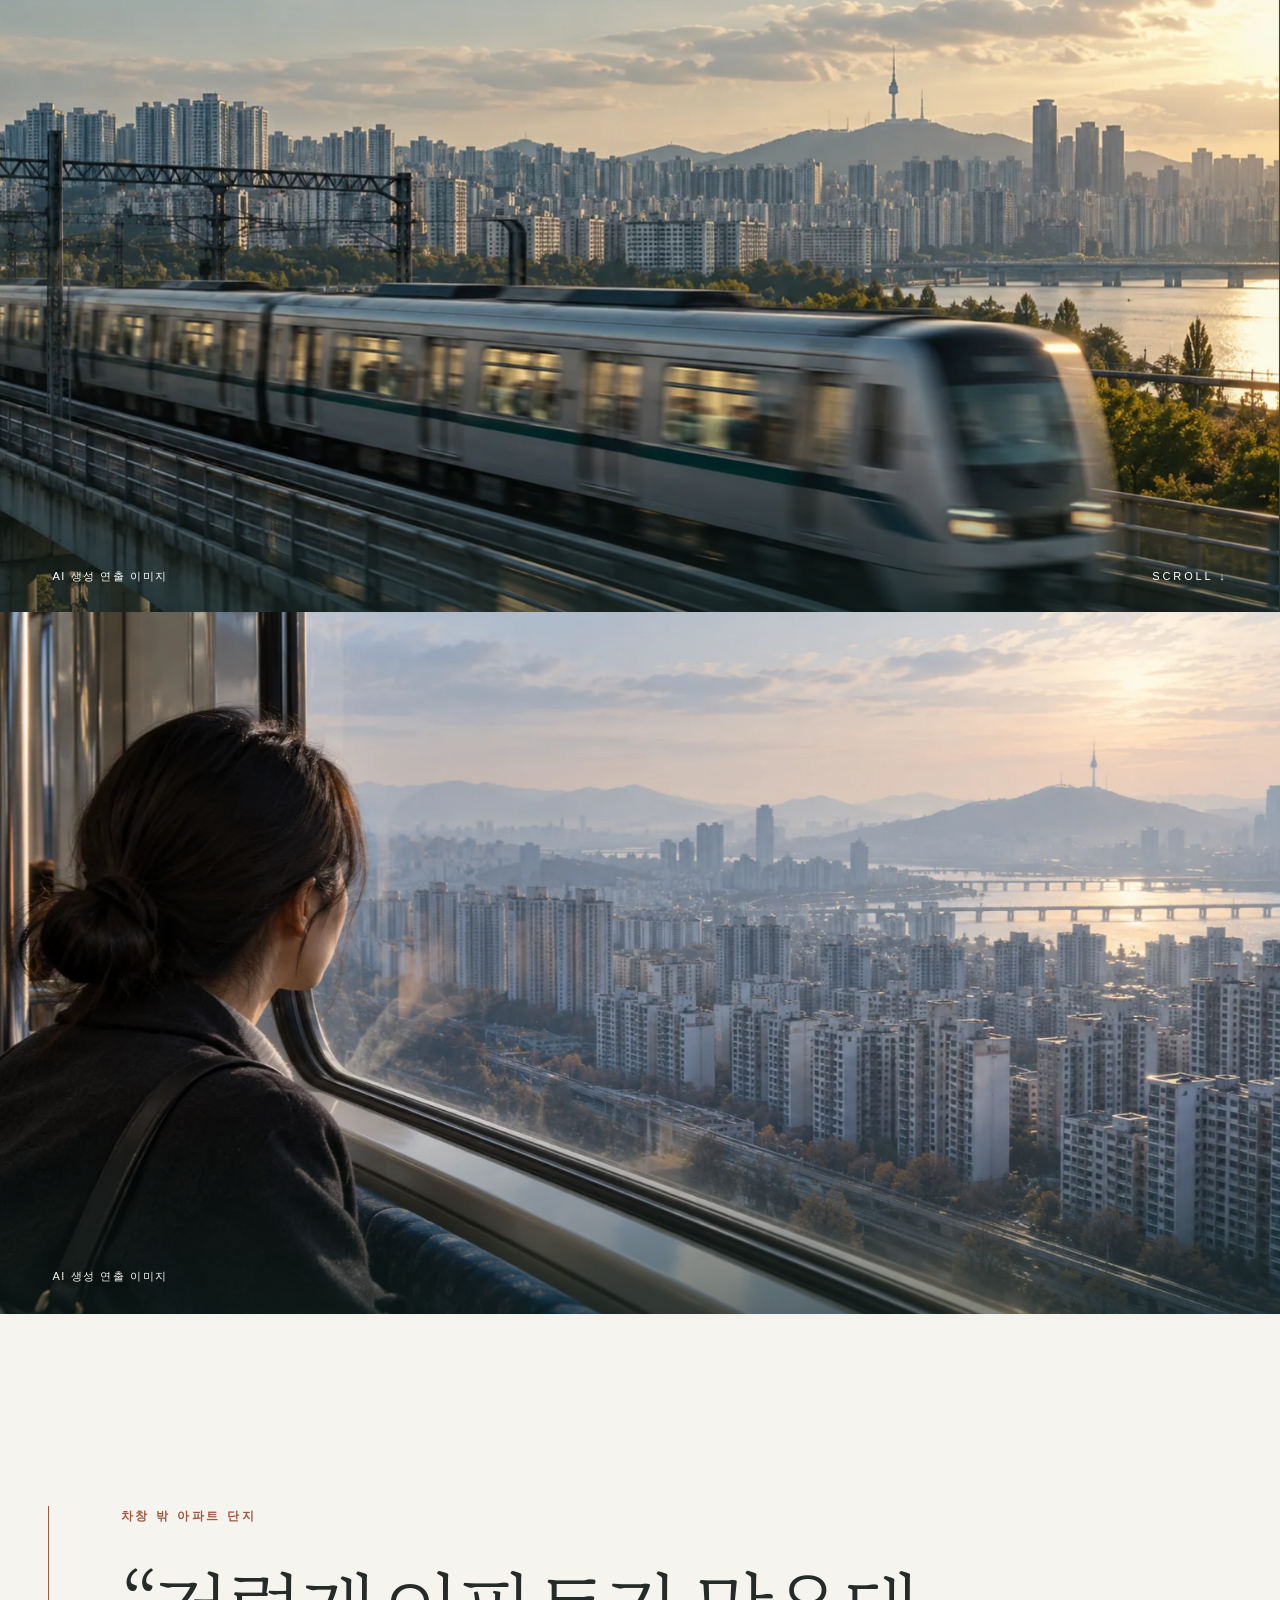
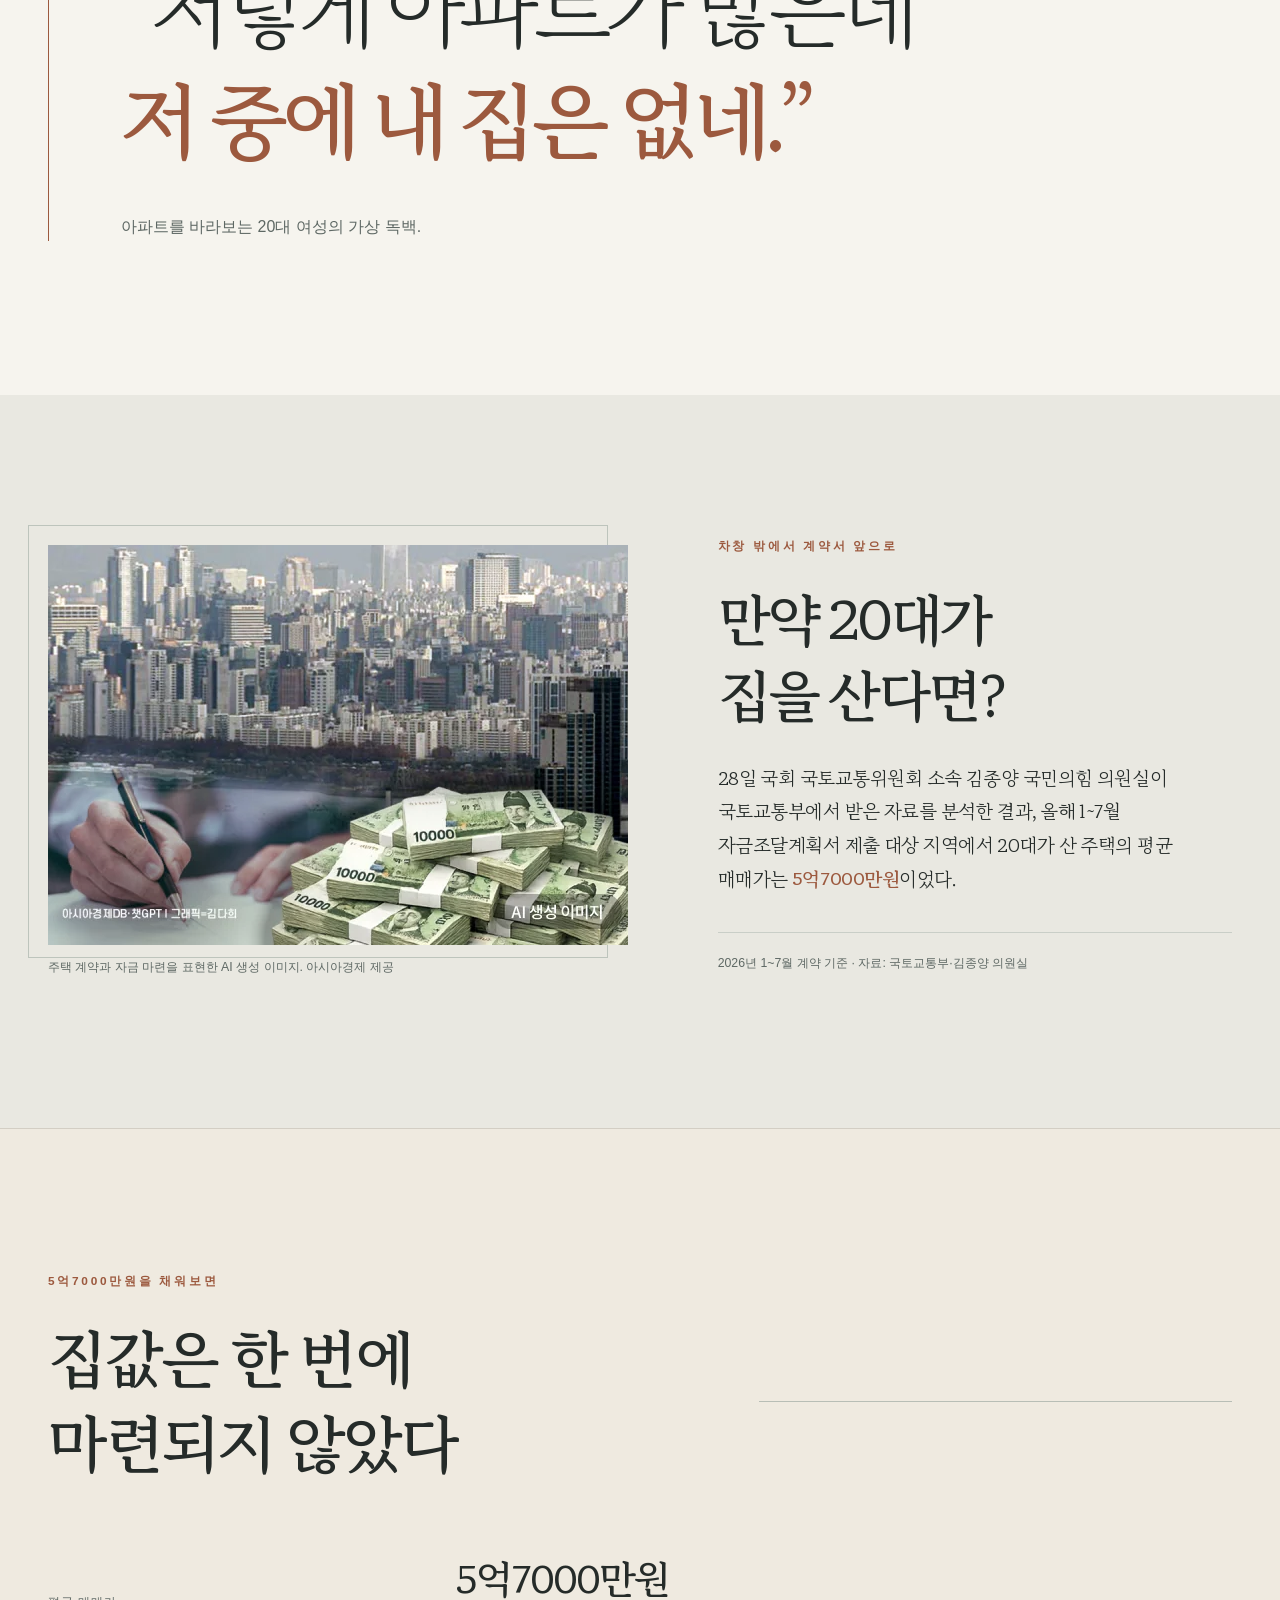
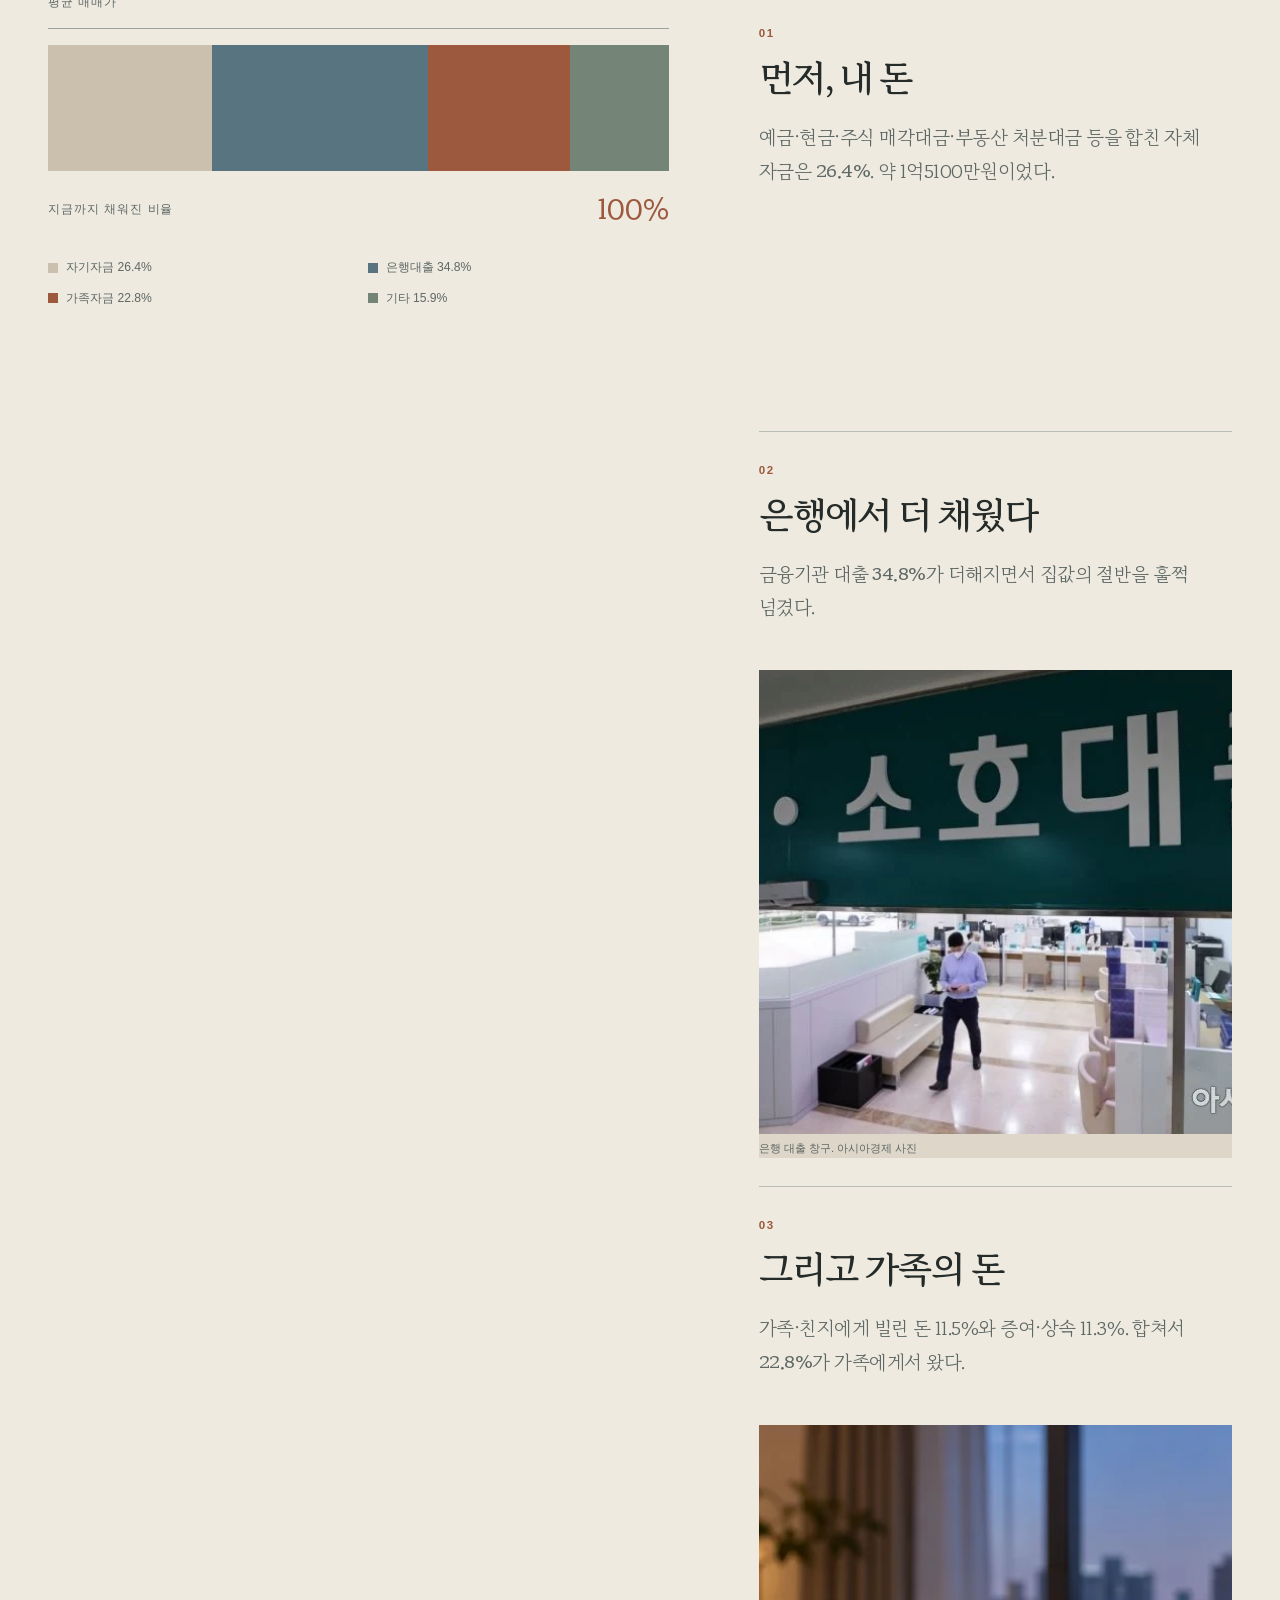
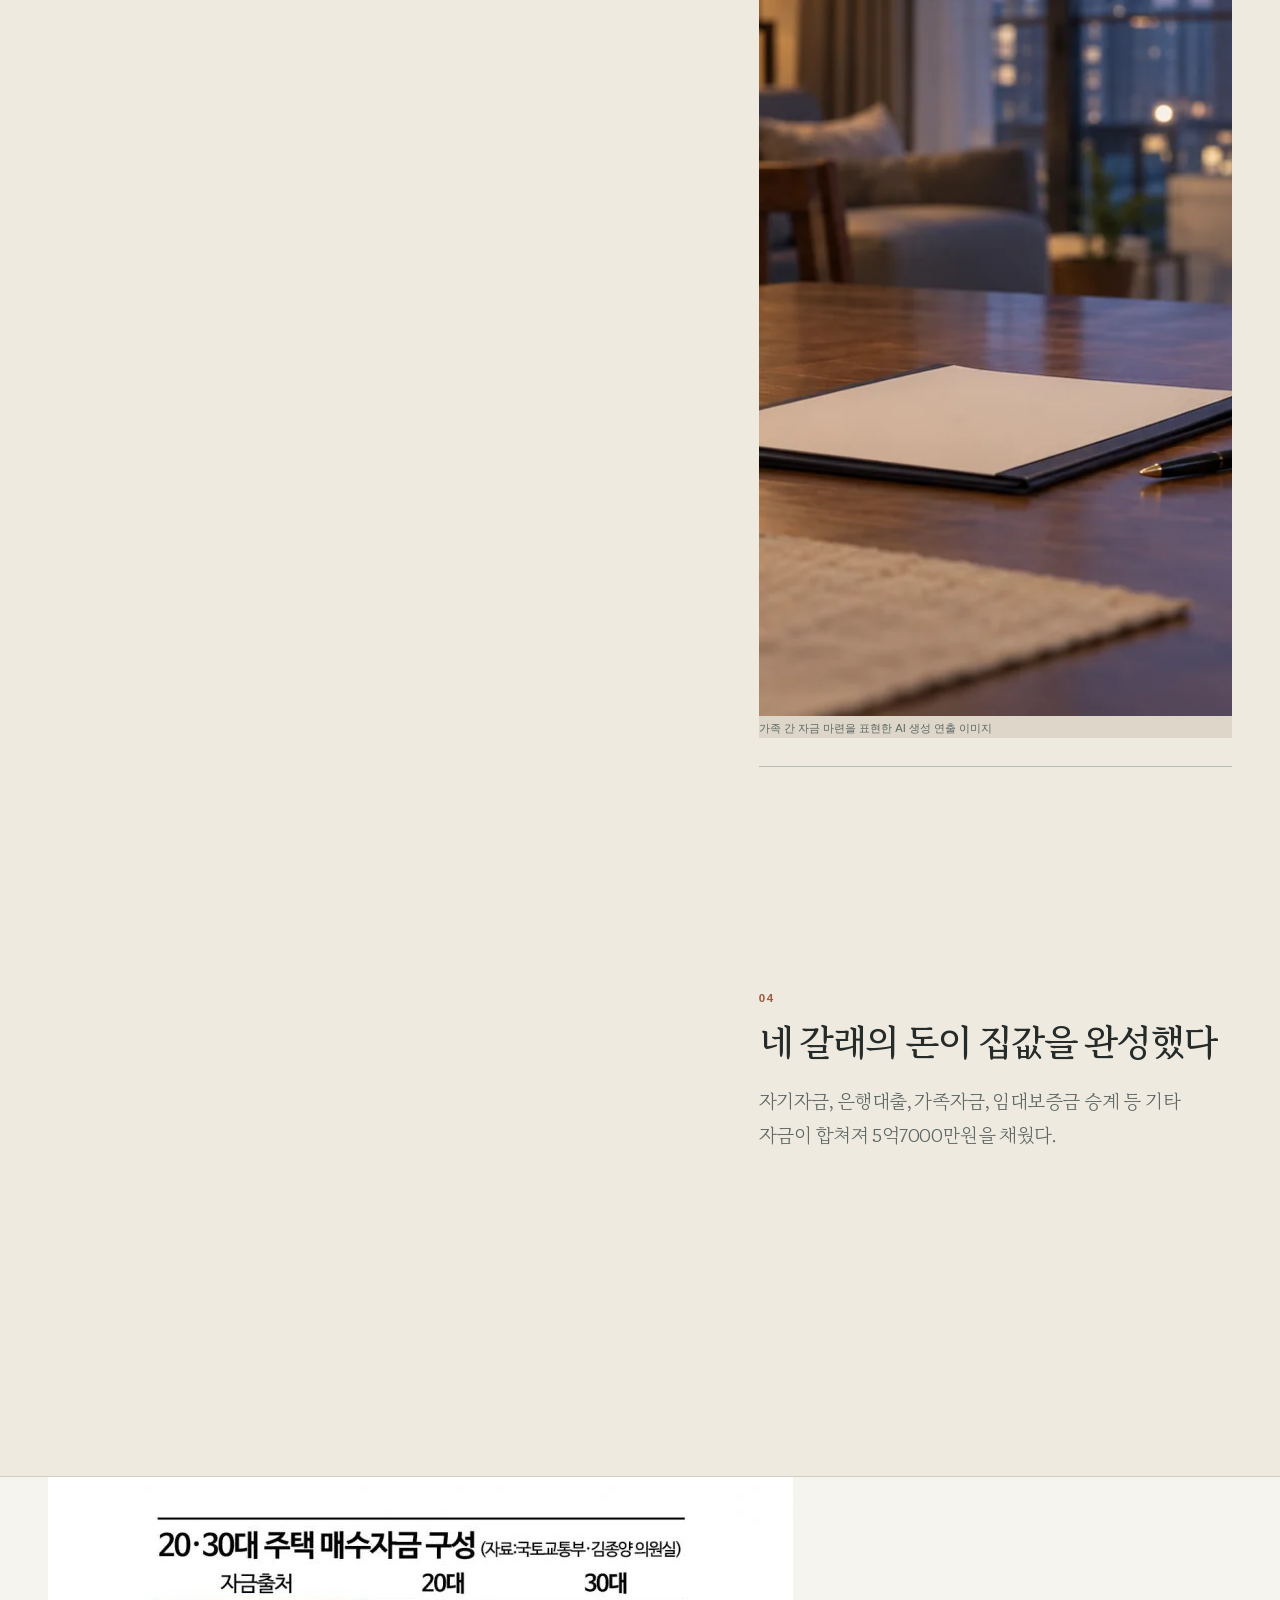
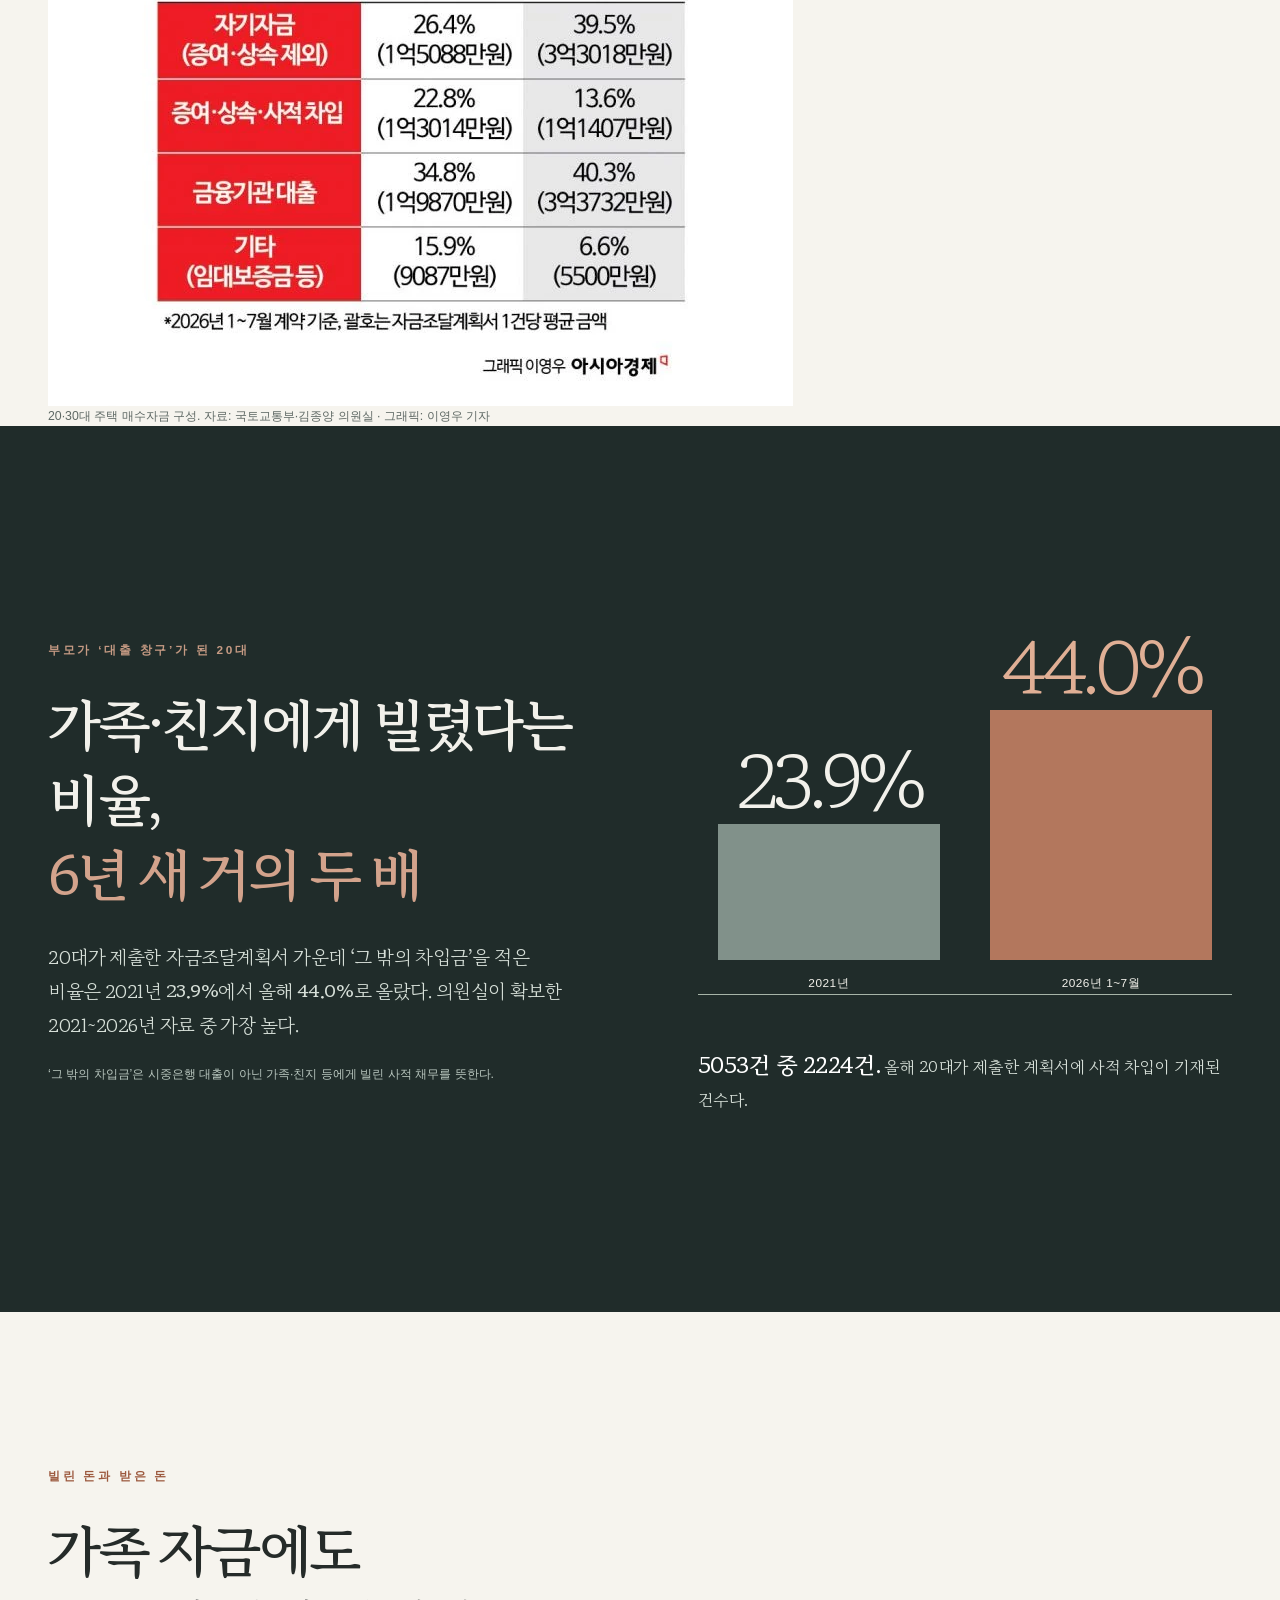
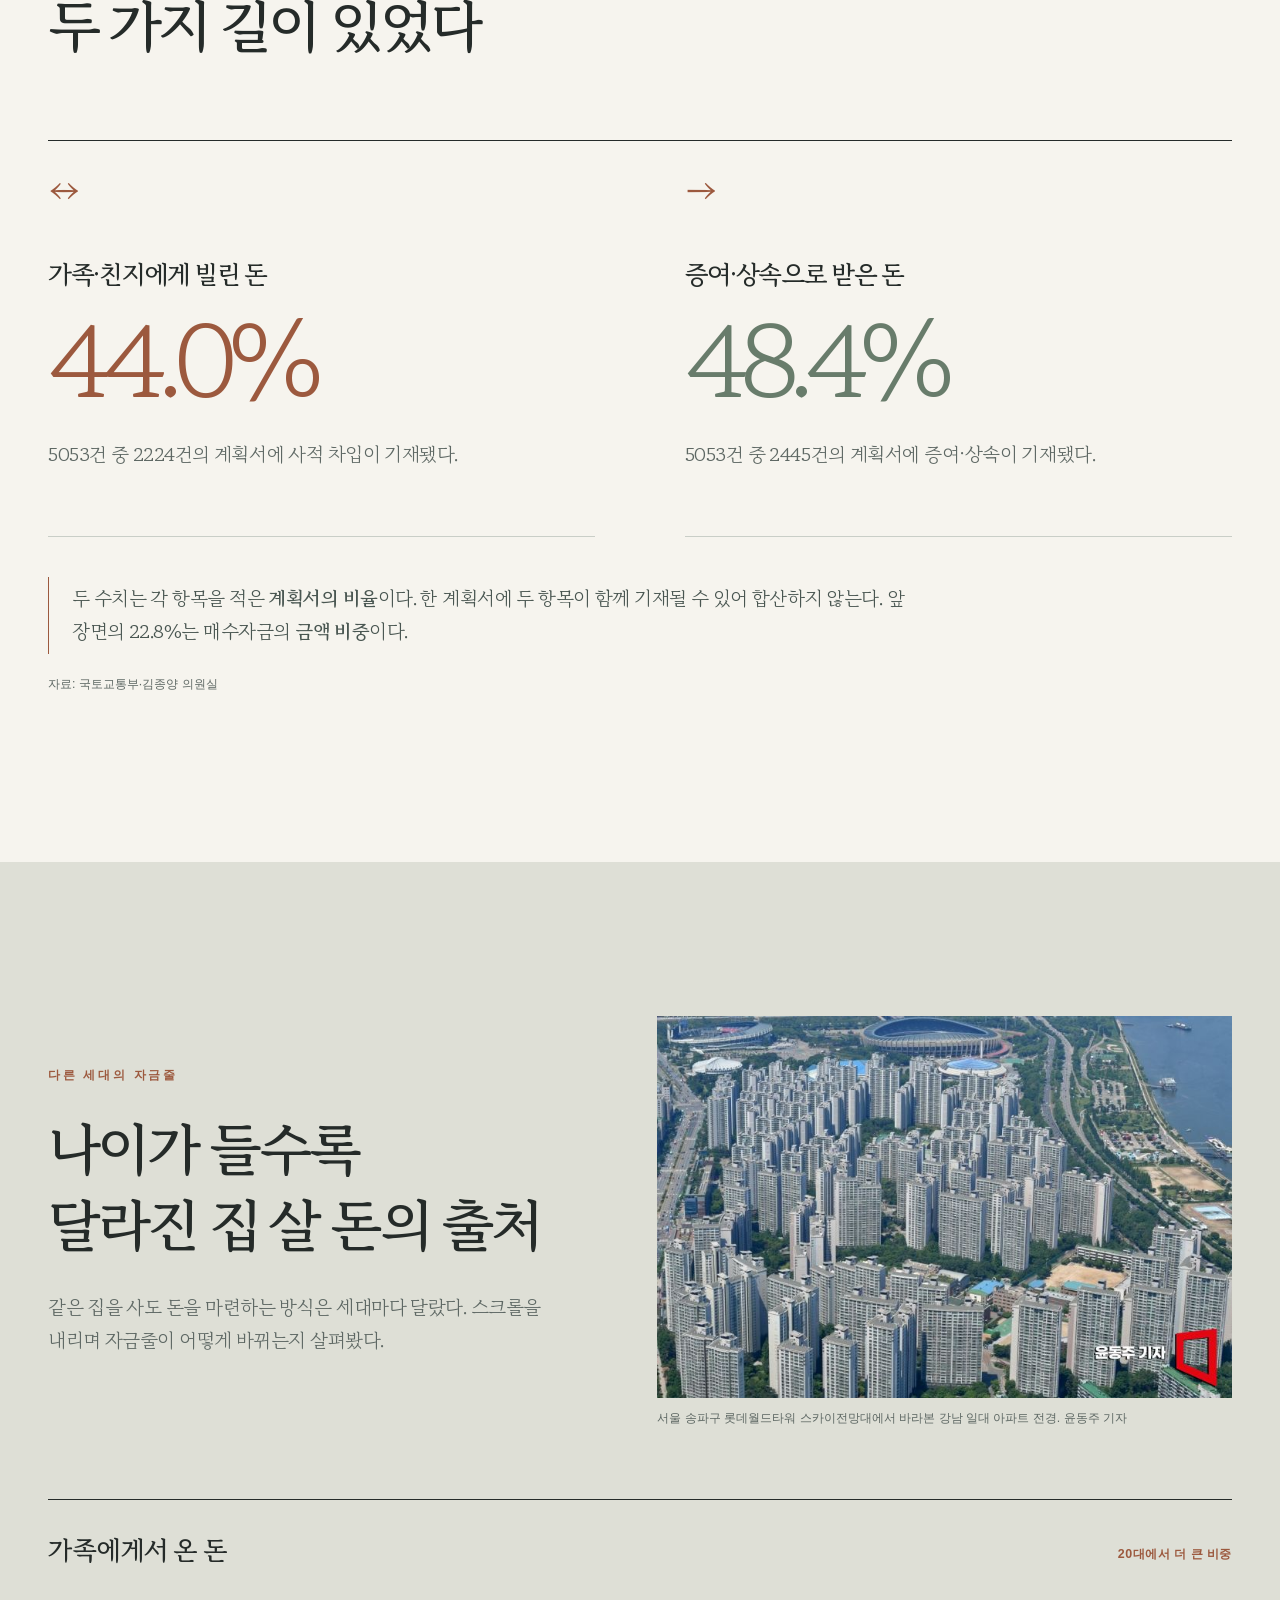
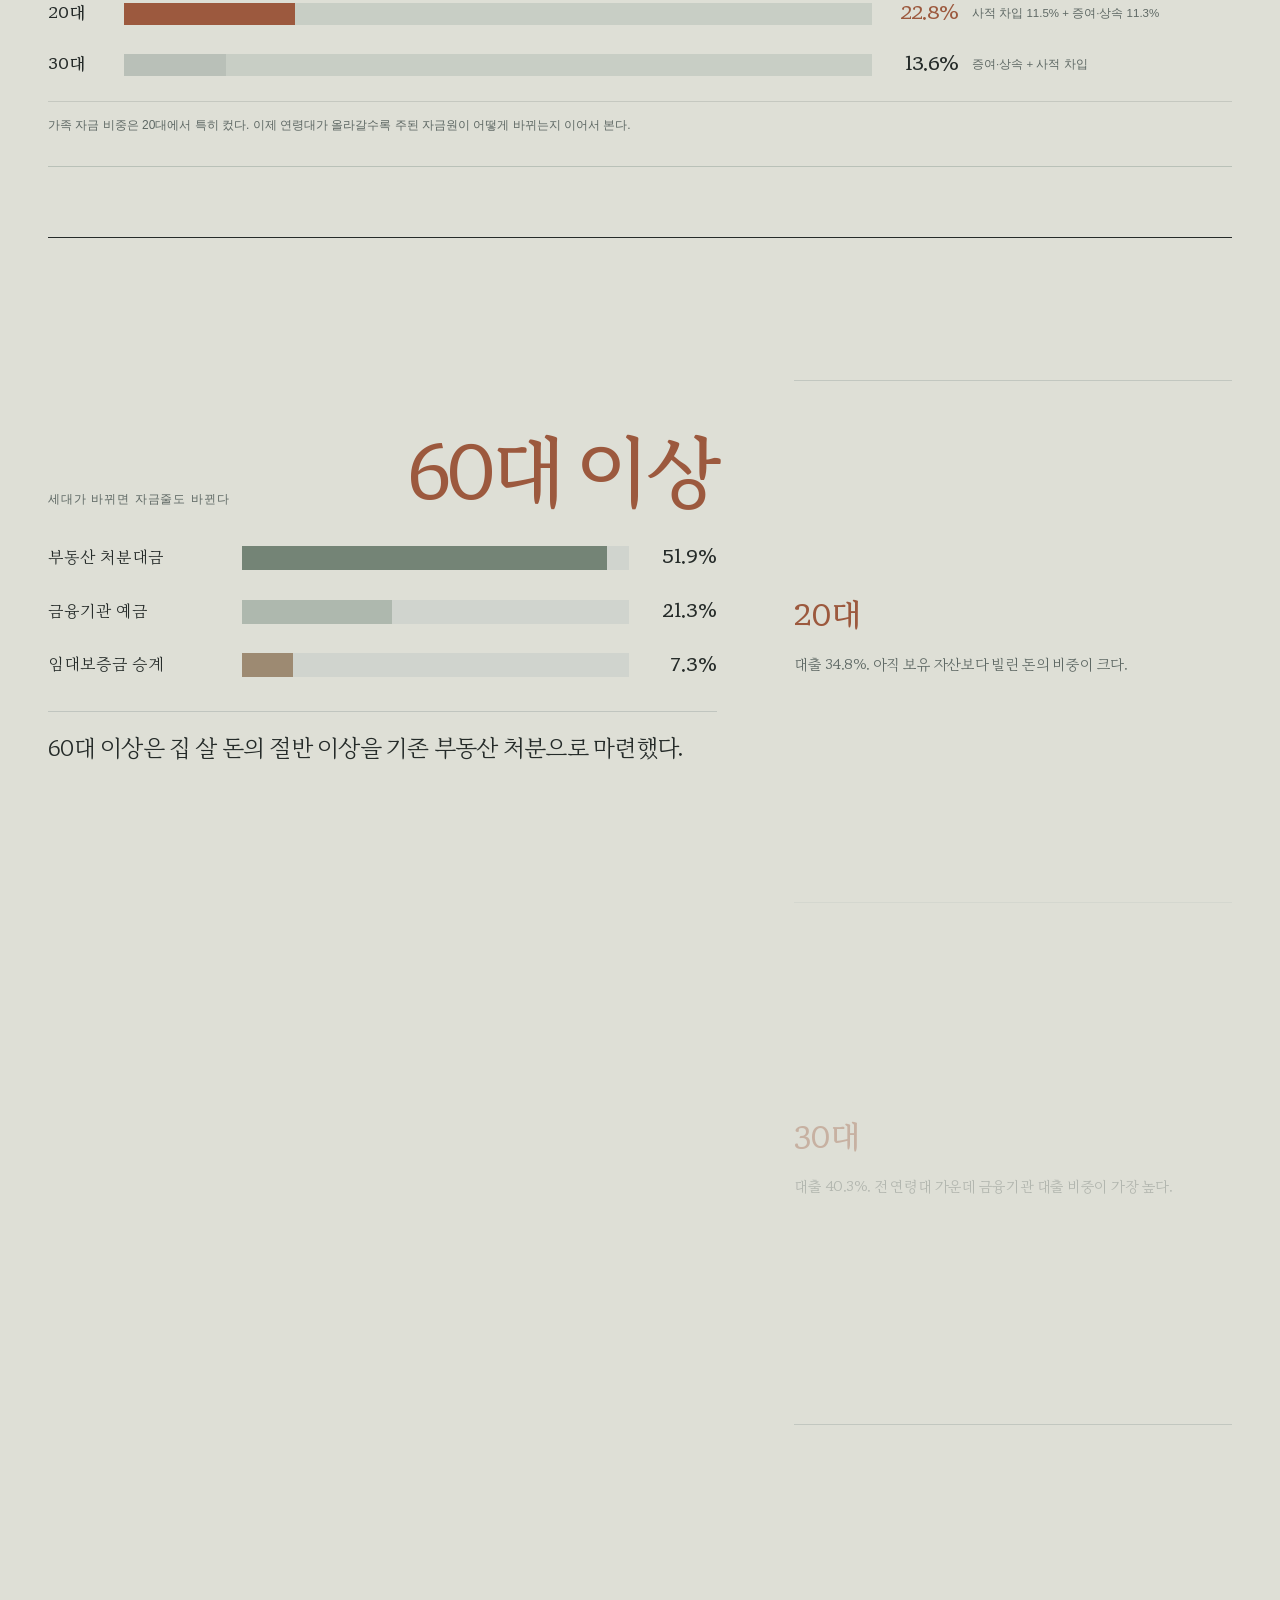
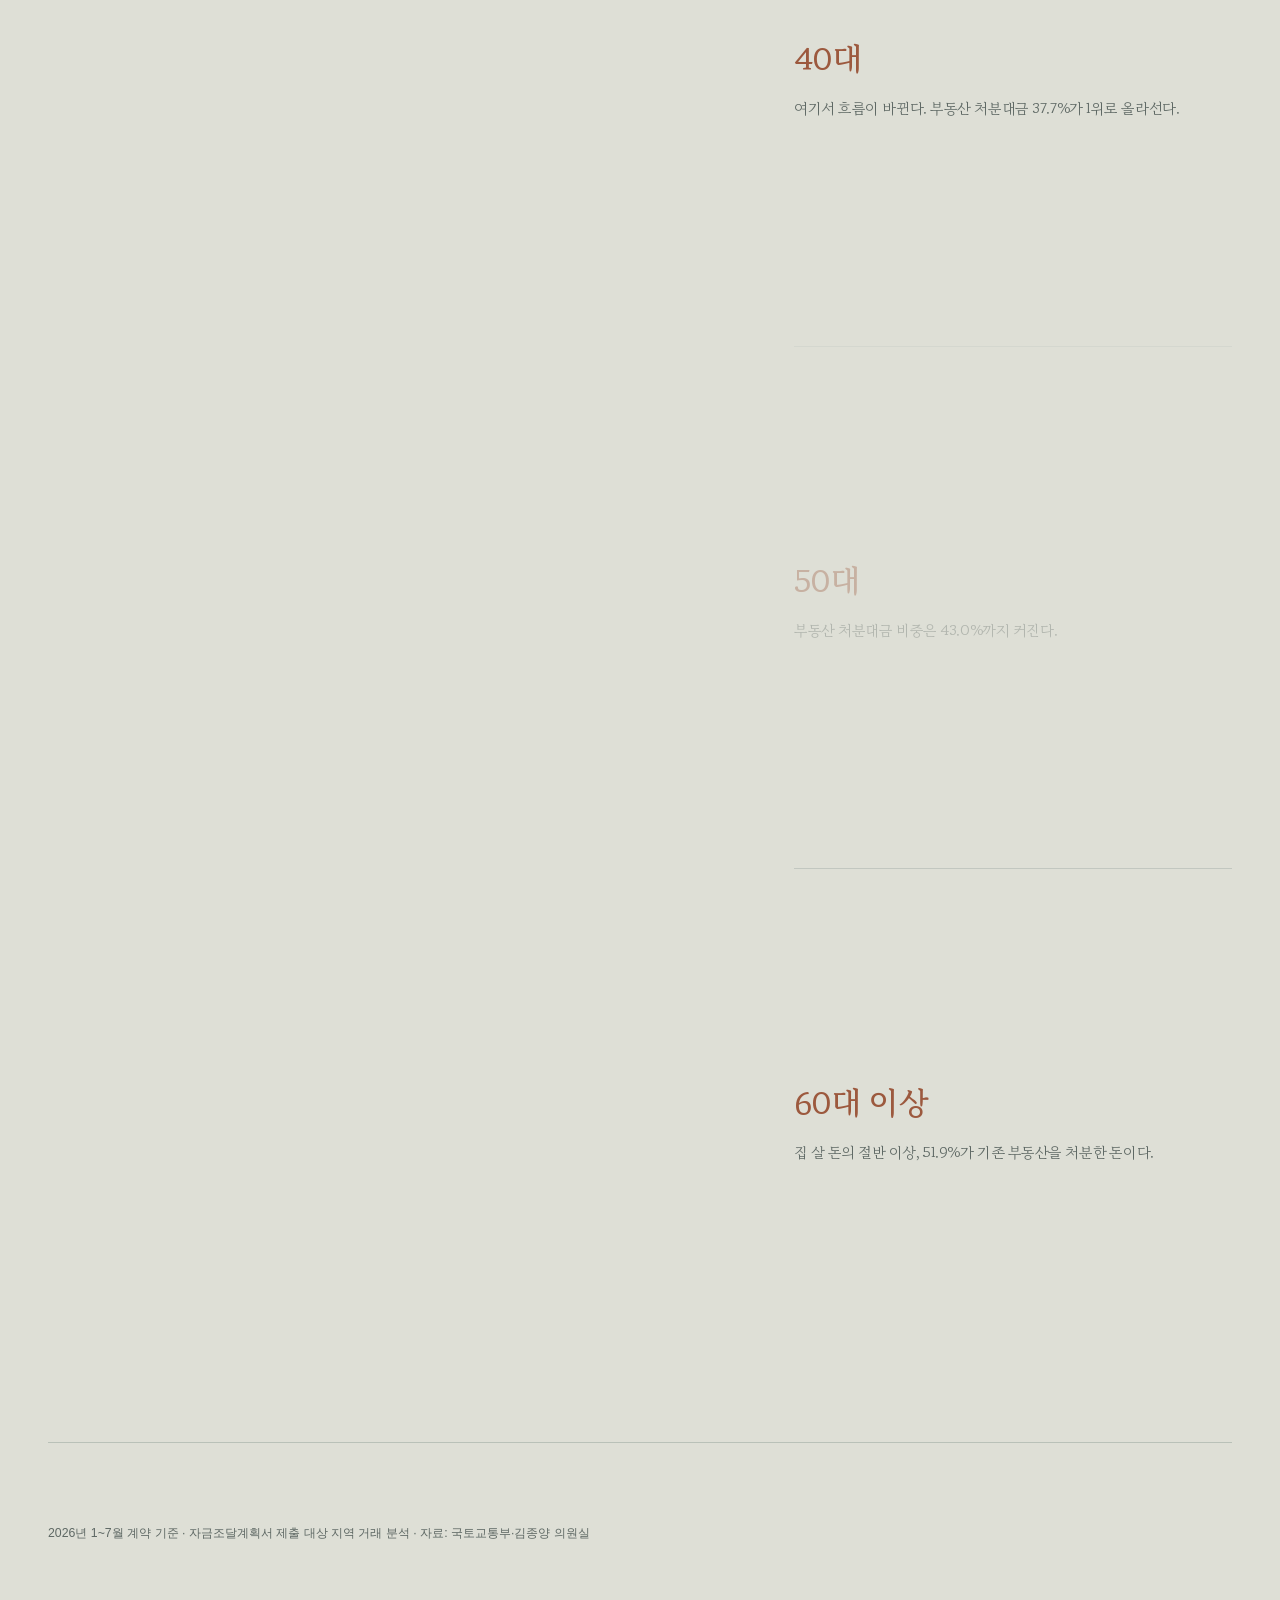
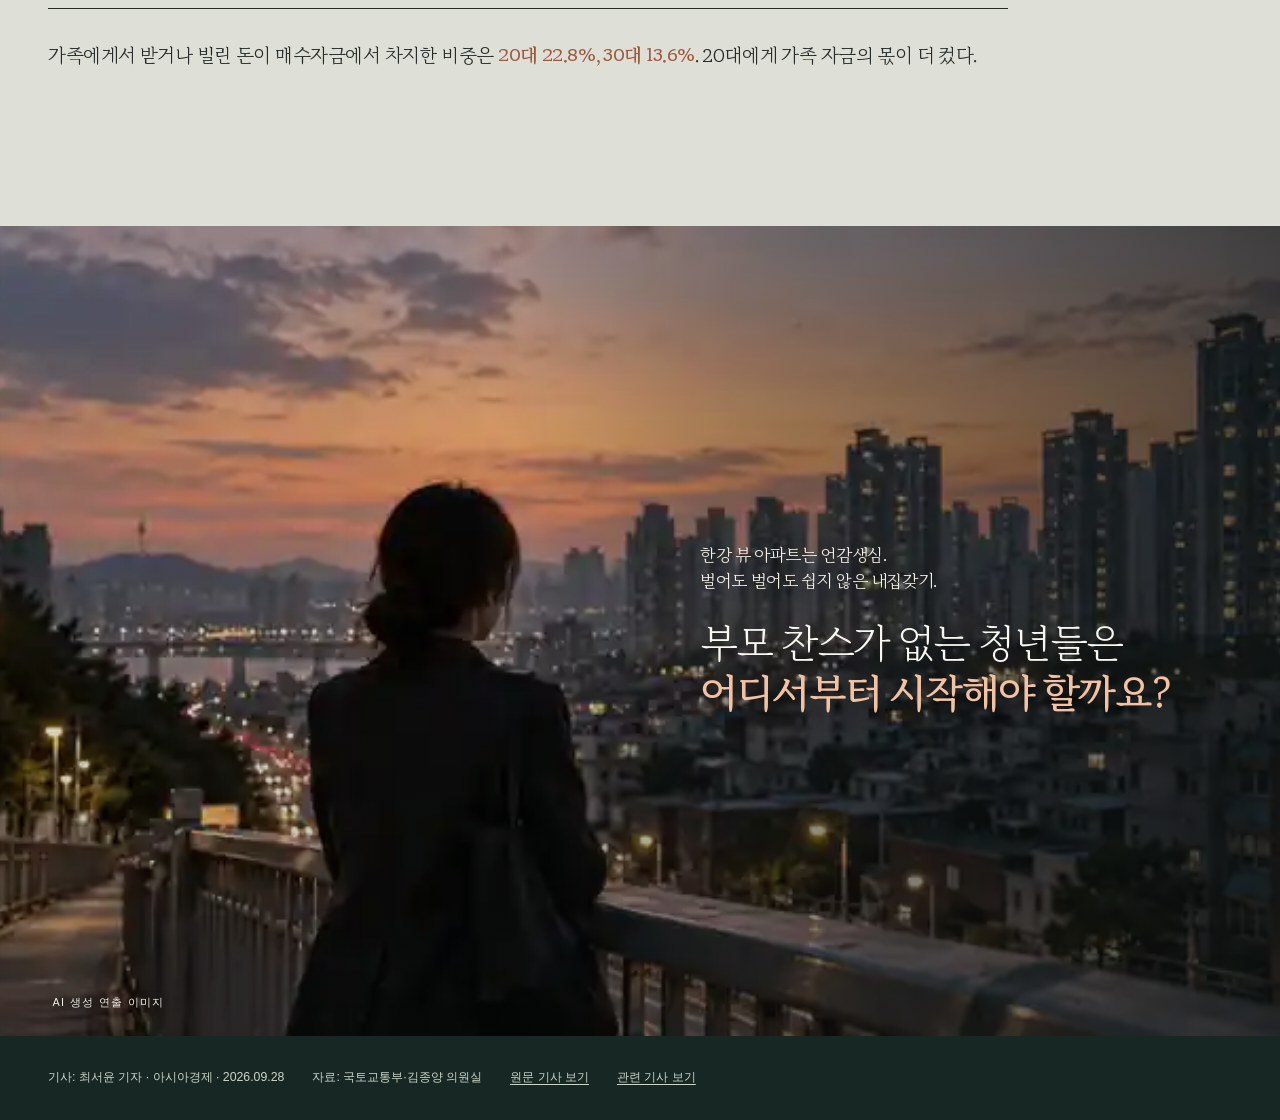
==== commit 379bf17b: "Refine family photo sizing and restore Lee Youngwoo source graphic" ====
--- a/bank-of-parents/index.html
+++ b/bank-of-parents/index.html
@@ -57,11 +57,20 @@
       <div class="money-scroll">
         <article class="money-step" data-money-step="1"><b>01</b><h3>먼저, 내 돈</h3><p>예금·현금·주식 매각대금·부동산 처분대금 등을 합친 자체 자금은 <strong>26.4%</strong>. 약 1억5100만원이었다.</p></article>
         <article class="money-step" data-money-step="2"><b>02</b><h3>은행에서 더 채웠다</h3><p>금융기관 대출 <strong>34.8%</strong>가 더해지면서 집값의 절반을 훌쩍 넘겼다.</p><figure class="money-step-photo"><img src="assets/bank-desk.webp" alt="대출 안내 간판 아래 은행 창구" loading="lazy" width="745" height="462"><figcaption>은행 대출 창구. 아시아경제 사진</figcaption></figure></article>
-        <article class="money-step" data-money-step="3"><b>03</b><h3>그리고 가족의 돈</h3><p>가족·친지에게 빌린 돈 11.5%와 증여·상속 11.3%. 합쳐서 <strong>22.8%</strong>가 가족에게서 왔다.</p><figure class="money-step-photo"><img src="assets/family-table.webp" alt="부모와 성인 자녀가 식탁에 마주 앉아 서류를 살펴보는 AI 생성 연출 이미지" loading="lazy" width="1774" height="887"><figcaption>가족 간 자금 마련을 표현한 AI 생성 연출 이미지</figcaption></figure></article>
+        <article class="money-step" data-money-step="3"><b>03</b><h3>그리고 가족의 돈</h3><p>가족·친지에게 빌린 돈 11.5%와 증여·상속 11.3%. 합쳐서 <strong>22.8%</strong>가 가족에게서 왔다.</p><figure class="money-step-photo money-step-photo-family"><img src="assets/family-table.webp" alt="부모와 성인 자녀가 식탁에 마주 앉아 서류를 살펴보는 AI 생성 연출 이미지" loading="lazy" width="1774" height="887"><figcaption>가족 간 자금 마련을 표현한 AI 생성 연출 이미지</figcaption></figure></article>
         <article class="money-step" data-money-step="4"><b>04</b><h3>네 갈래의 돈이 집값을 완성했다</h3><p>자기자금, 은행대출, 가족자금, 임대보증금 승계 등 기타 자금이 합쳐져 5억7000만원을 채웠다.</p></article>
       </div>
     </div>
   </section>
+
+<section class="money-source-proof" aria-label="20대와 30대 주택 매수자금 구성 원자료 그래픽">
+  <div class="container">
+    <figure class="money-source-graphic">
+      <img src="assets/funding-source.webp" alt="20대와 30대 주택 매수자금 구성 그래픽" loading="lazy" width="745" height="529">
+      <figcaption>20·30대 주택 매수자금 구성. 자료: 국토교통부·김종양 의원실 · 그래픽: 이영우 기자</figcaption>
+    </figure>
+  </div>
+</section>
 
 <section class="borrowing scene" aria-labelledby="borrow-title"><div class="container borrowing-grid"><div><p class="overline">부모가 ‘대출 창구’가 된 20대</p><h2 id="borrow-title">가족·친지에게 빌렸다는 비율,<br><em>6년 새 거의 두 배</em></h2><p>20대가 제출한 자금조달계획서 가운데 ‘그 밖의 차입금’을 적은 비율은 2021년 <strong>23.9%</strong>에서 올해 <strong>44.0%</strong>로 올랐다. 의원실이 확보한 2021~2026년 자료 중 가장 높다.</p><p class="source">‘그 밖의 차입금’은 시중은행 대출이 아닌 가족·친지 등에게 빌린 사적 채무를 뜻한다.</p></div><div class="borrow-visual"><div class="borrow-bars" role="img" aria-label="20대 사적 차입 기재율 2021년 23.9%에서 2026년 1~7월 44.0%로 상승"><div class="borrow-col"><strong>23.9%</strong><i style="--bar-h:136px"></i><span>2021년</span></div><div class="borrow-col latest"><strong>44.0%</strong><i style="--bar-h:250px"></i><span>2026년 1~7월</span></div></div><p><strong>5053건 중 2224건.</strong> 올해 20대가 제출한 계획서에 사적 차입이 기재된 건수다.</p></div></div></section>
 
--- a/bank-of-parents/styles-editorial-opening-v3.css
+++ b/bank-of-parents/styles-editorial-opening-v3.css
@@ -635,3 +635,16 @@
   .story-photo-break figcaption{left:12px;bottom:10px;font-size:.6rem}
 }
 @media(prefers-reduced-motion:reduce){.story-photo-break img{transition:none!important;transform:none!important}}
+
+/* Money step editorial photos */
+.money-step-photo{margin:24px 0 0;overflow:hidden;background:#ddd6c9}
+.money-step-photo img{width:100%;aspect-ratio:16/9;object-fit:cover;display:block;transform:scale(1.01);transition:transform .7s ease}
+.money-step.is-active .money-step-photo img{transform:scale(1.045)}
+.money-step-photo figcaption{padding:8px 0 0;font-size:.7rem;line-height:1.55;color:var(--sub)}
+@media(max-width:768px){
+  .money-step-photo{margin-top:18px}
+  .money-step-photo img{aspect-ratio:4/3}
+  .money-step[data-money-step="2"] .money-step-photo img{object-position:center 52%}
+  .money-step[data-money-step="3"] .money-step-photo img{object-position:center 48%}
+}
+@media(prefers-reduced-motion:reduce){.money-step-photo img{transition:none!important;transform:none!important}}
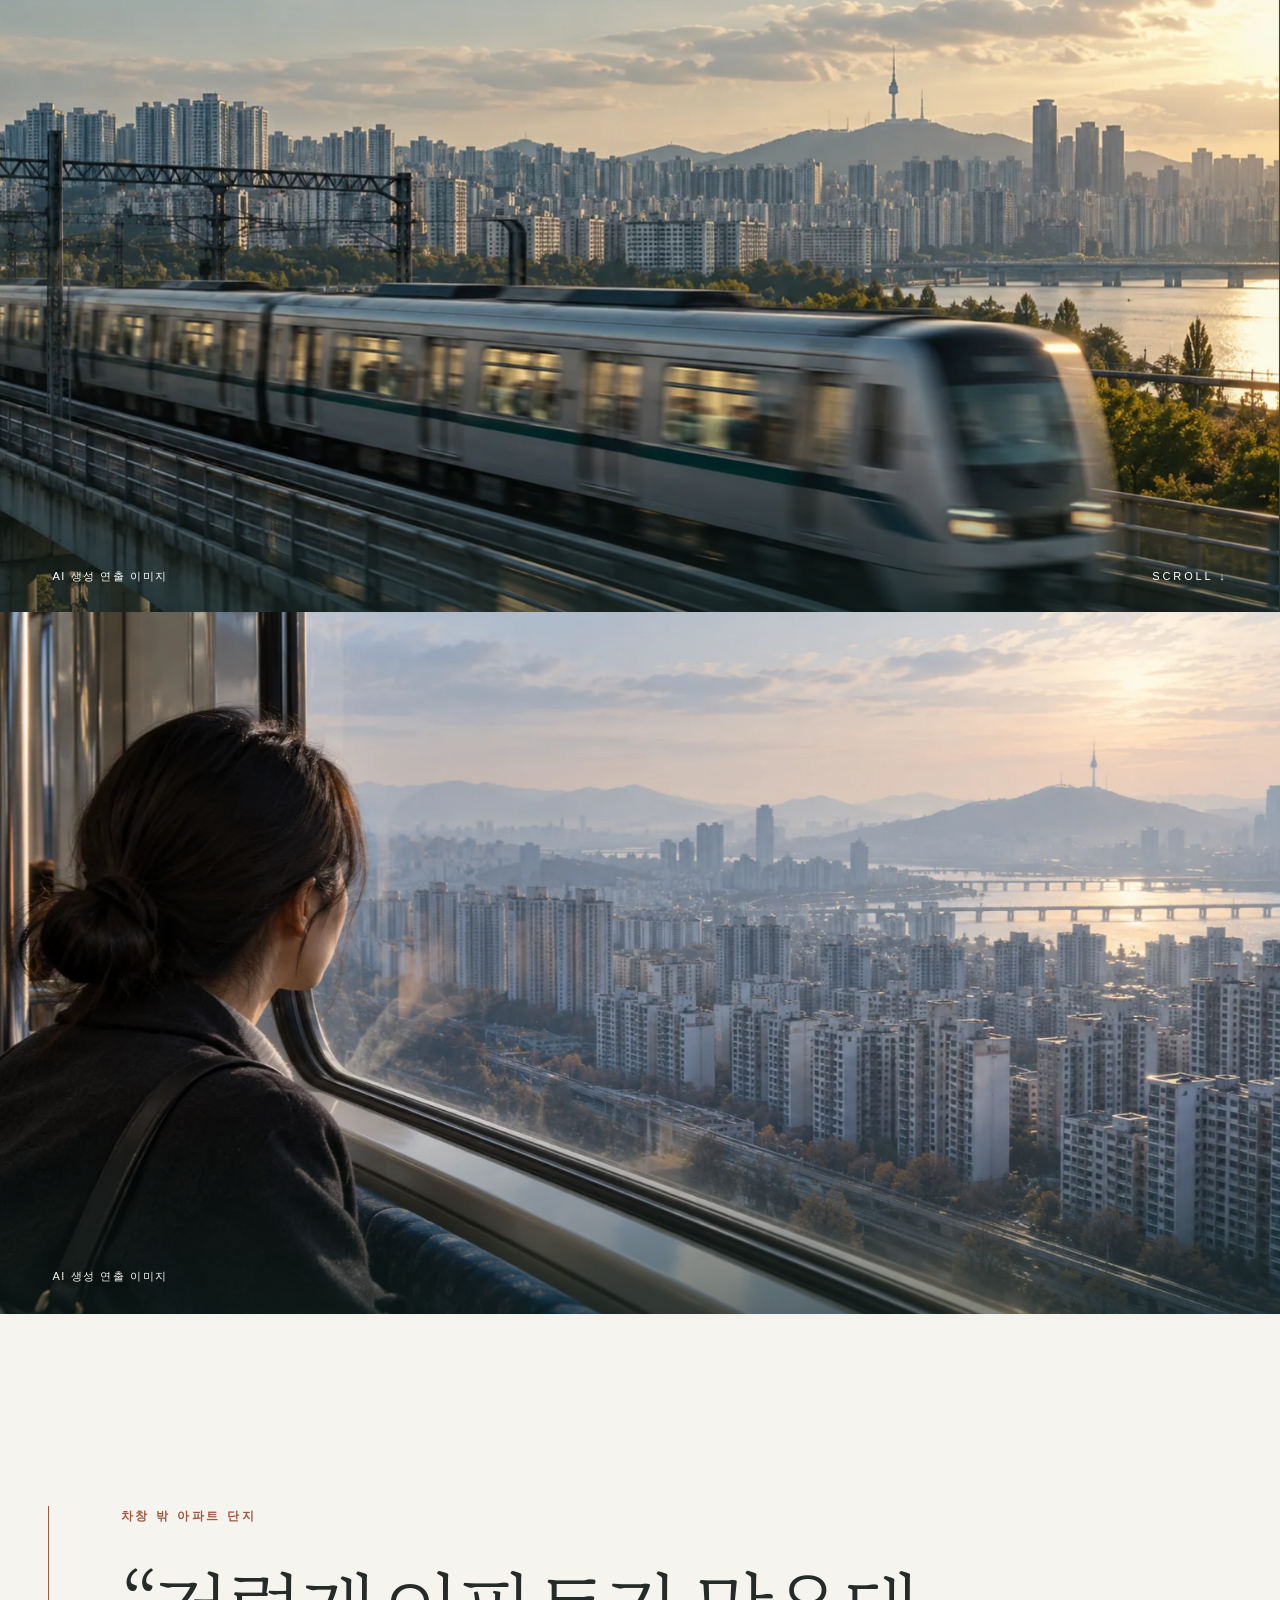
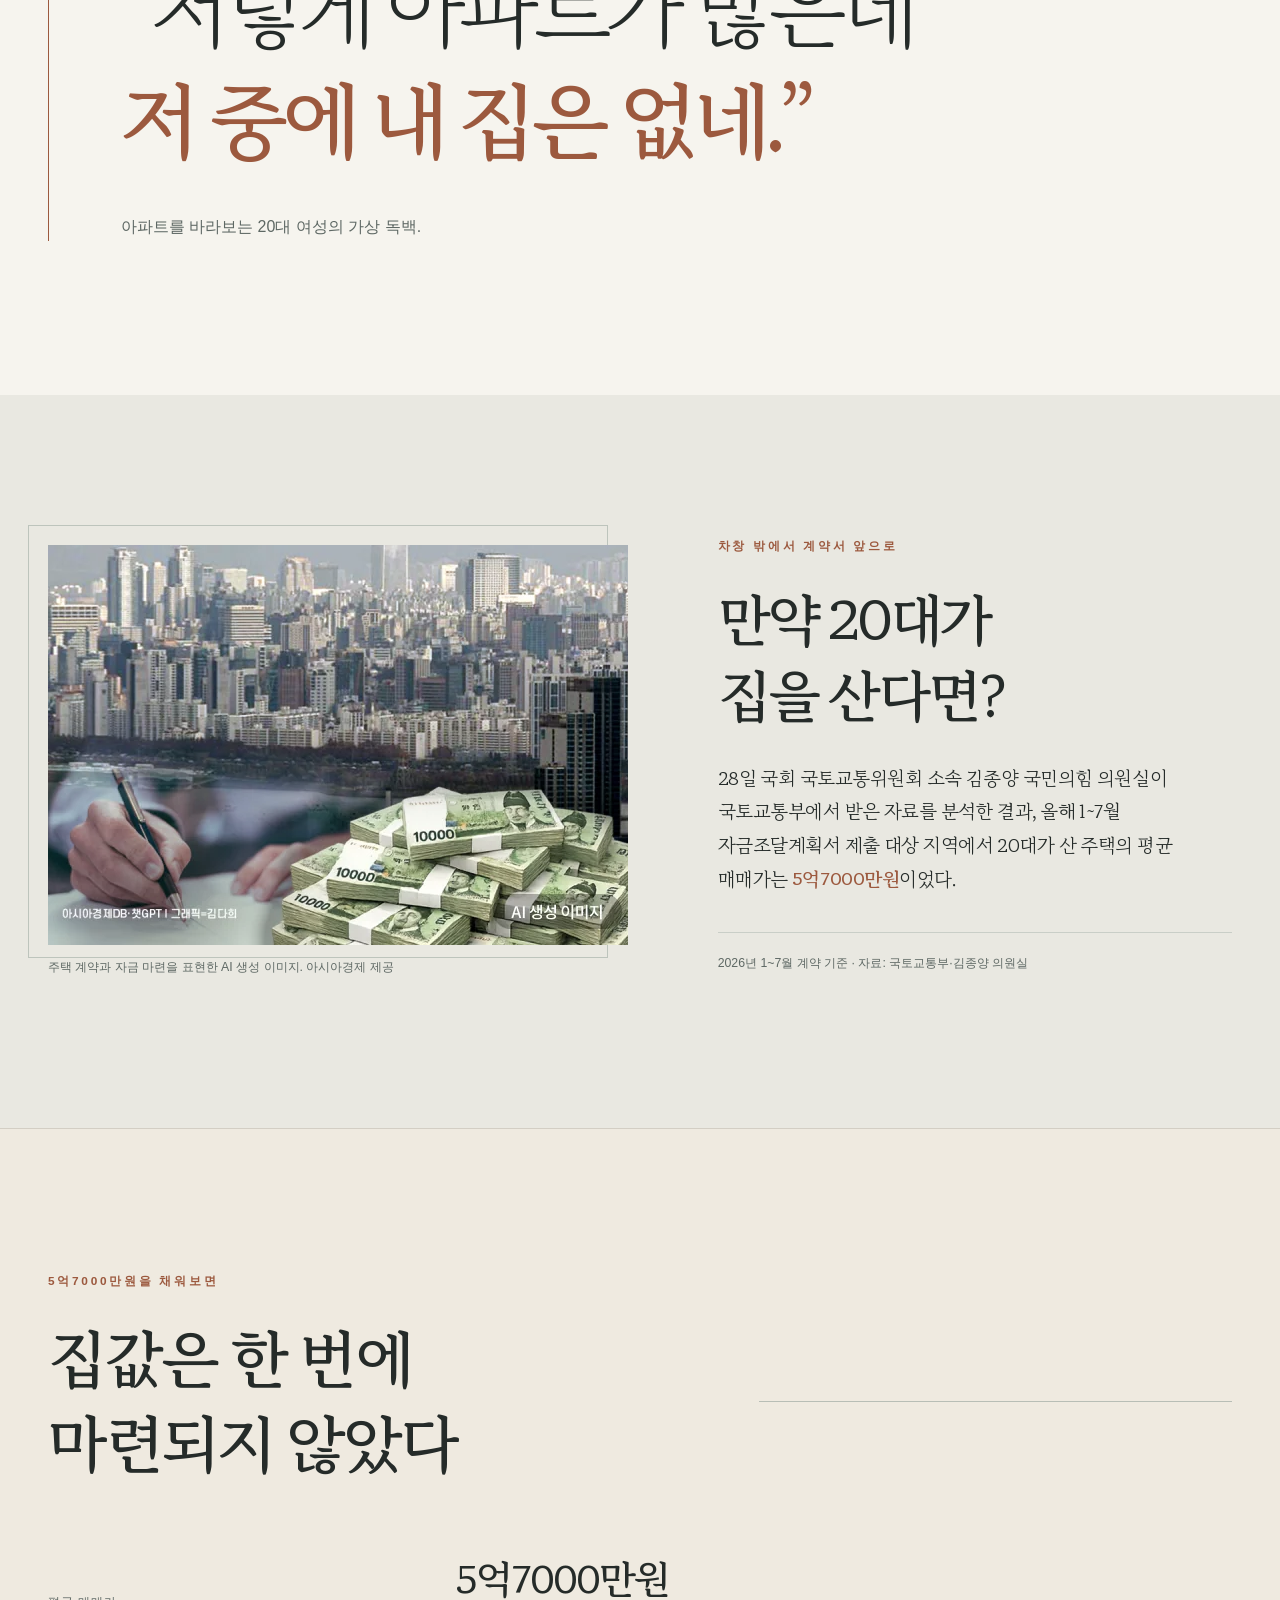
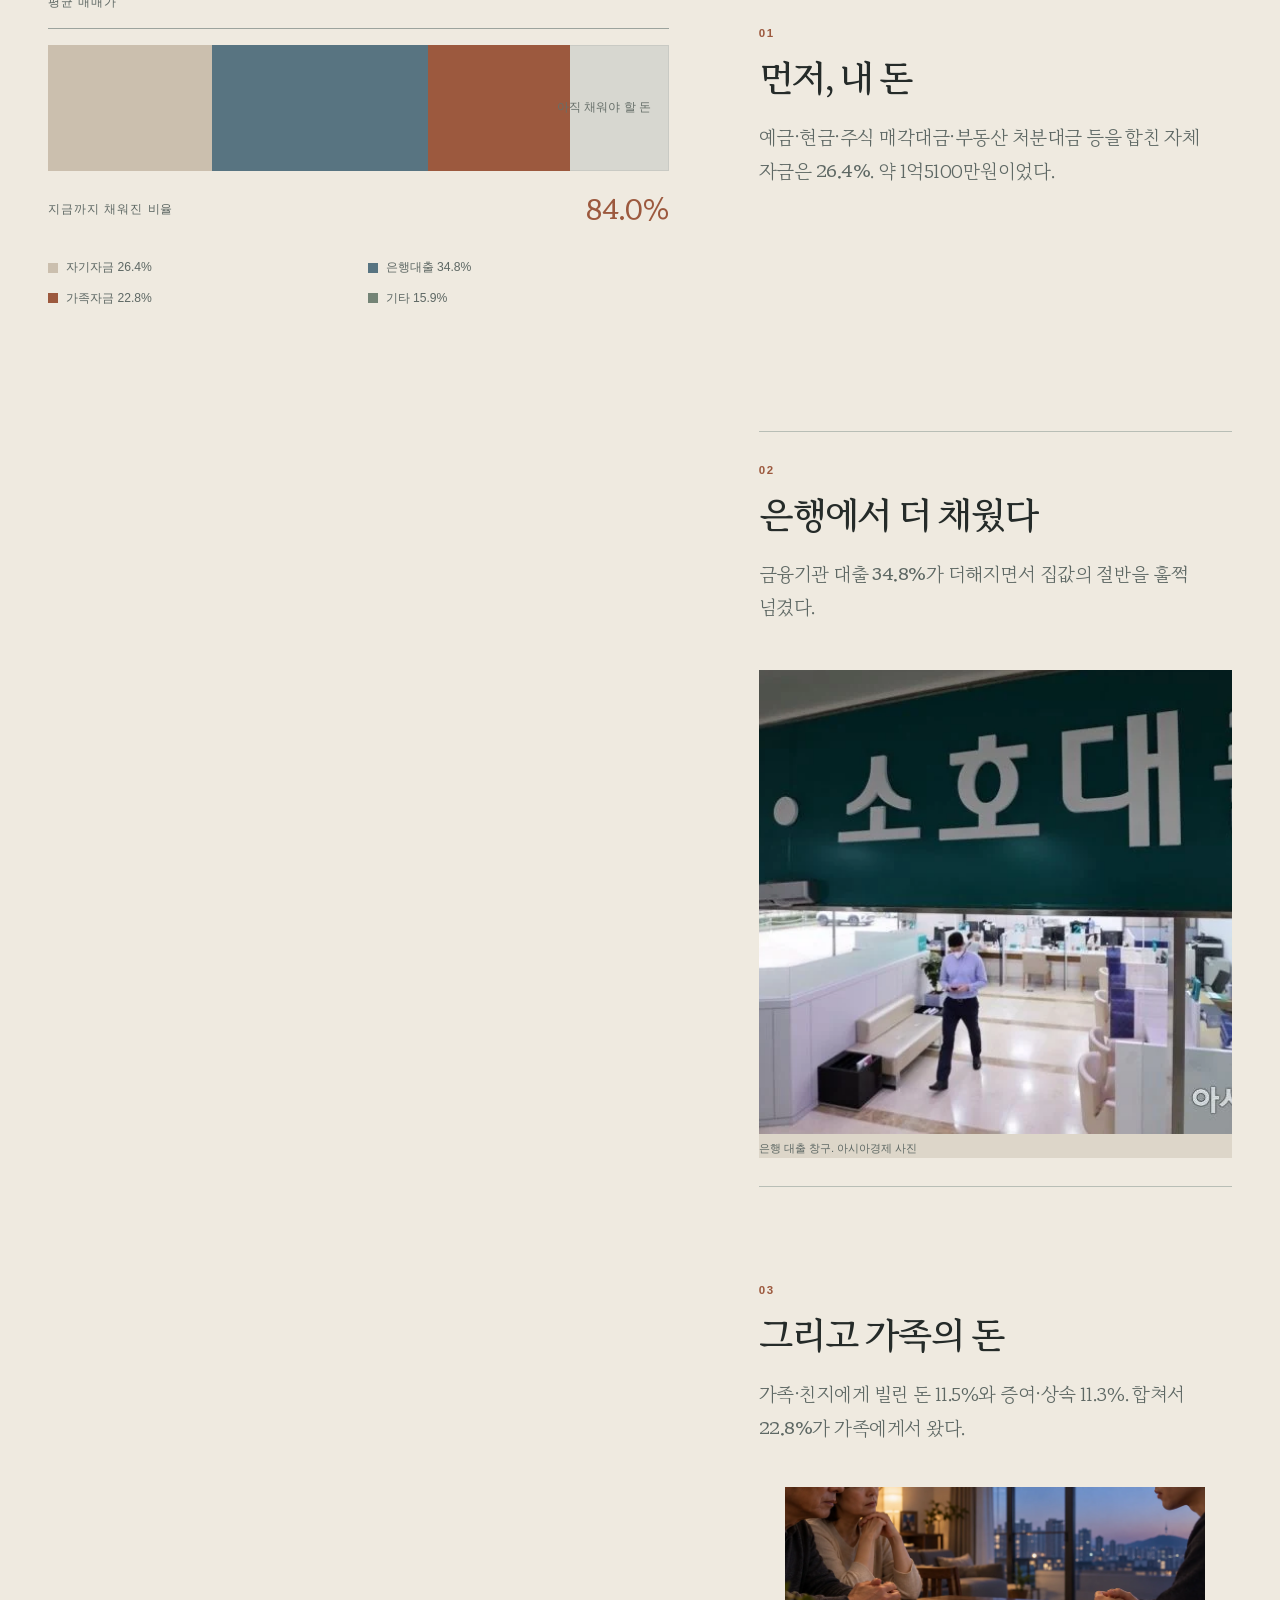
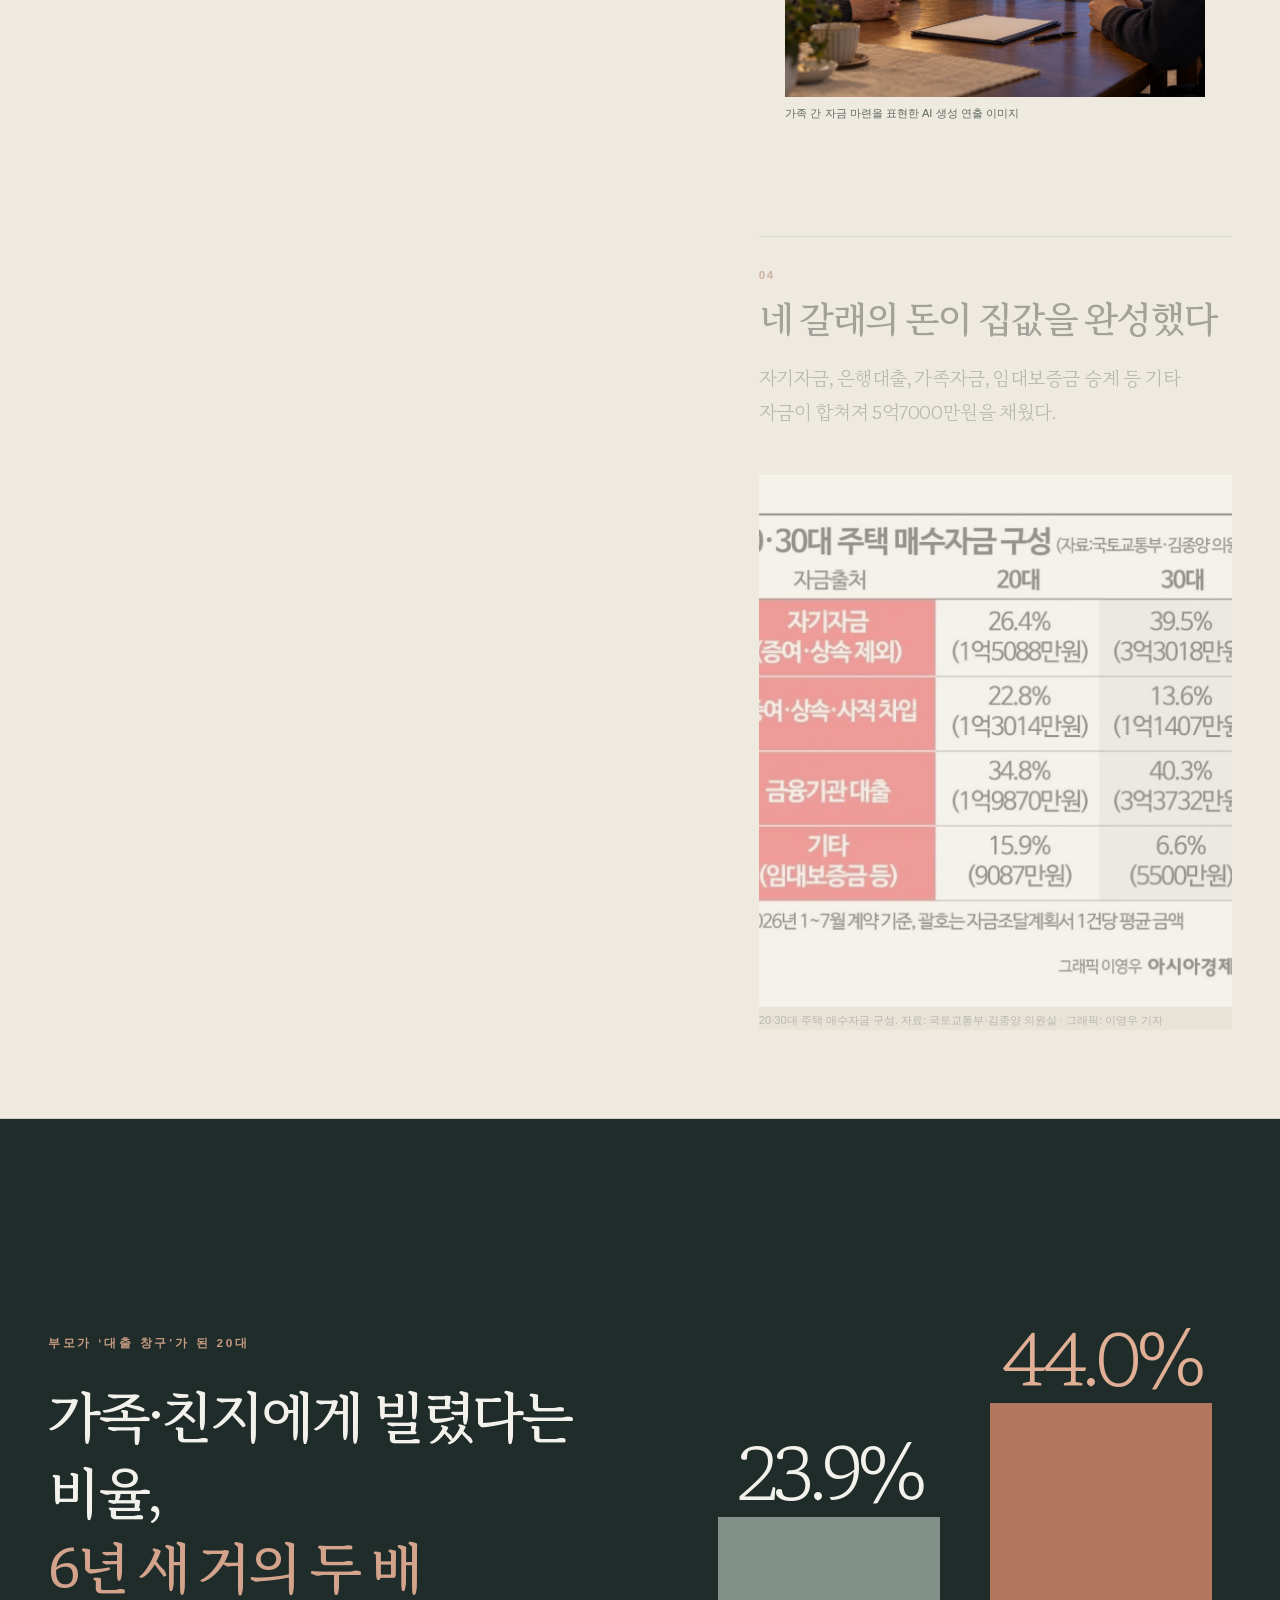
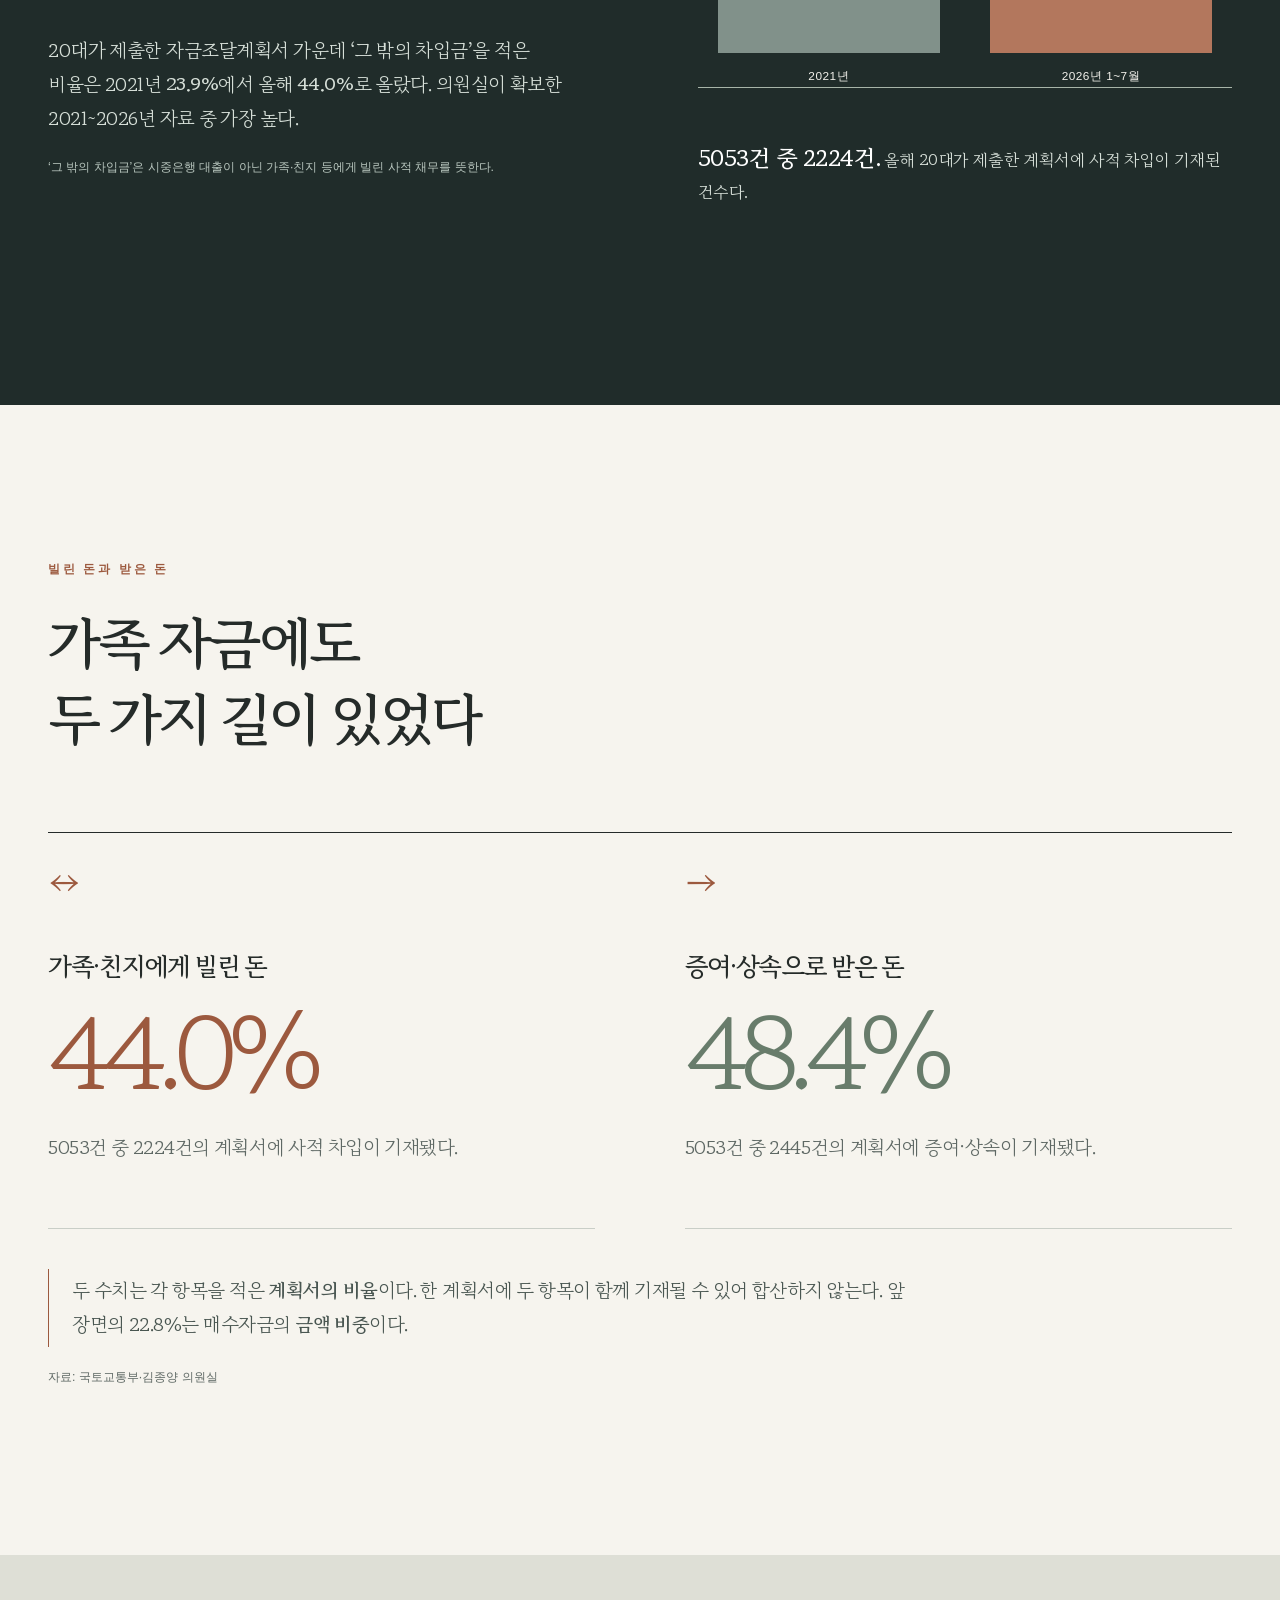
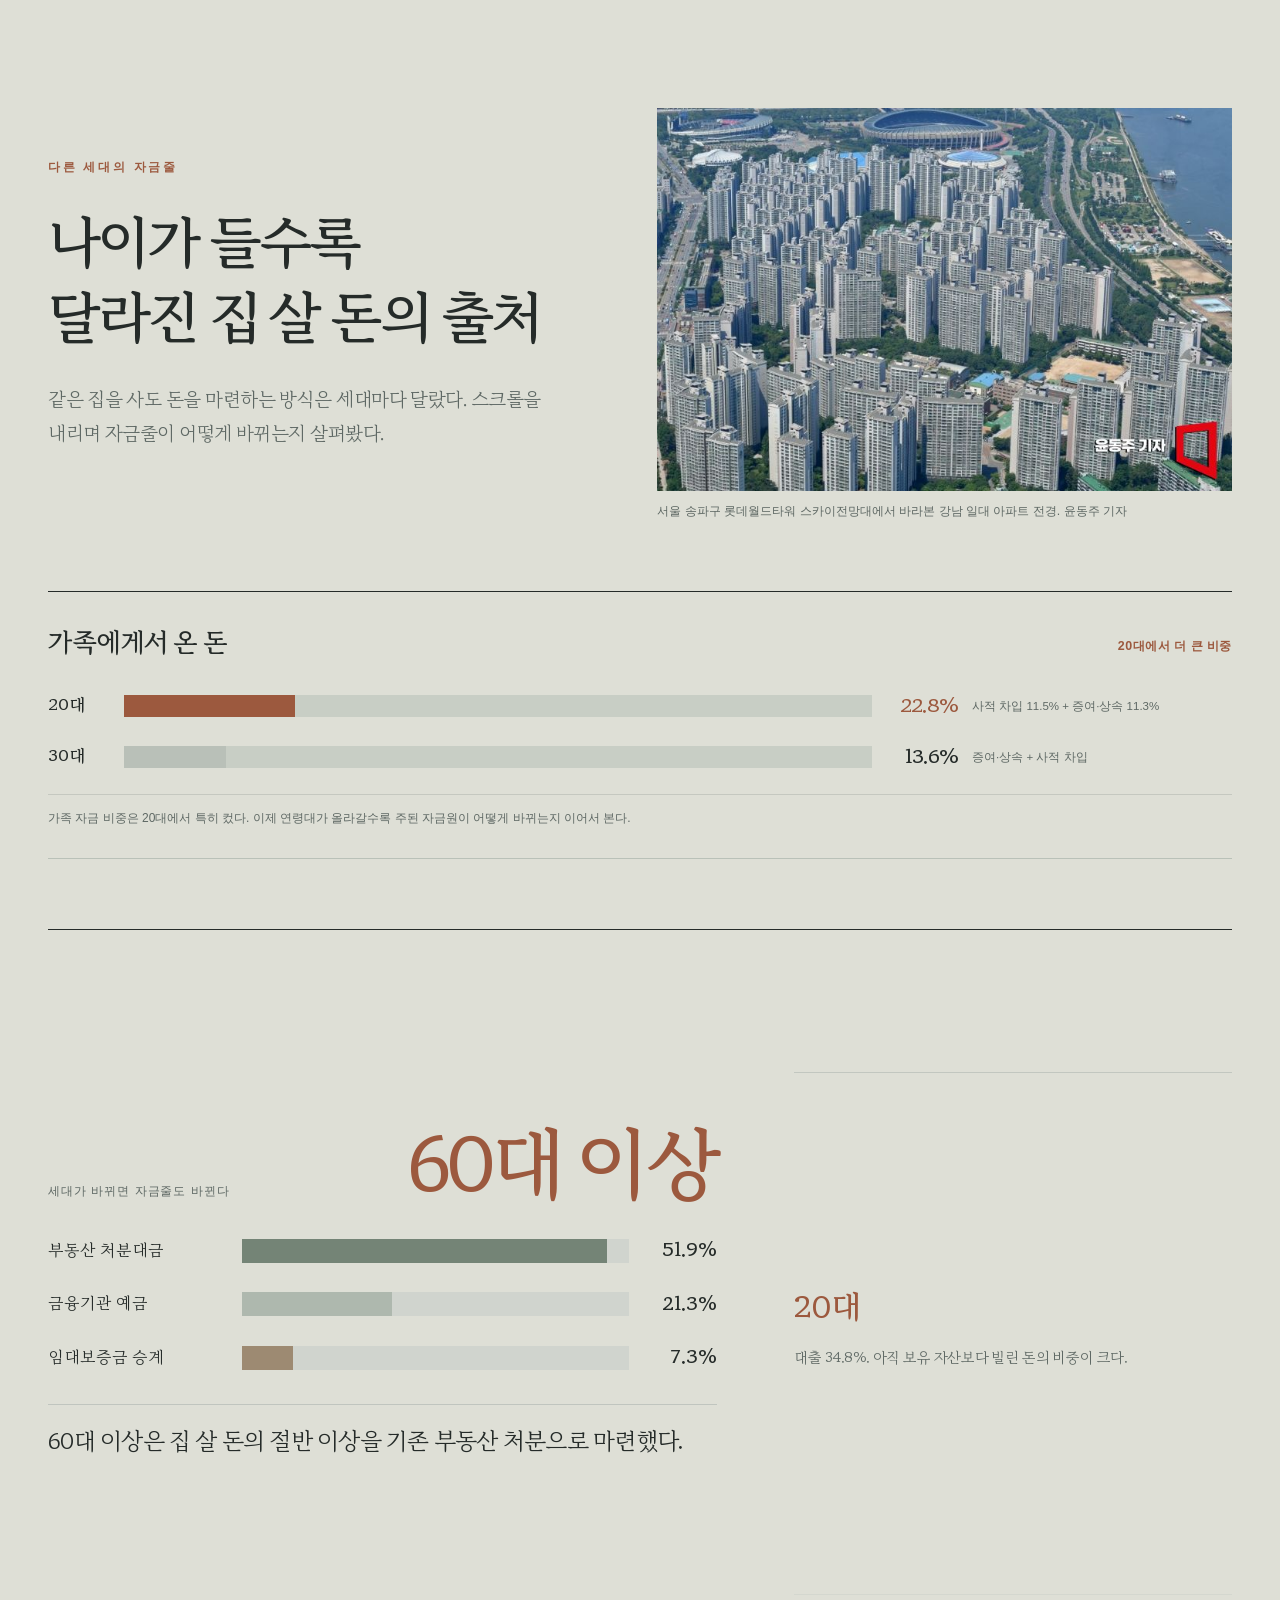
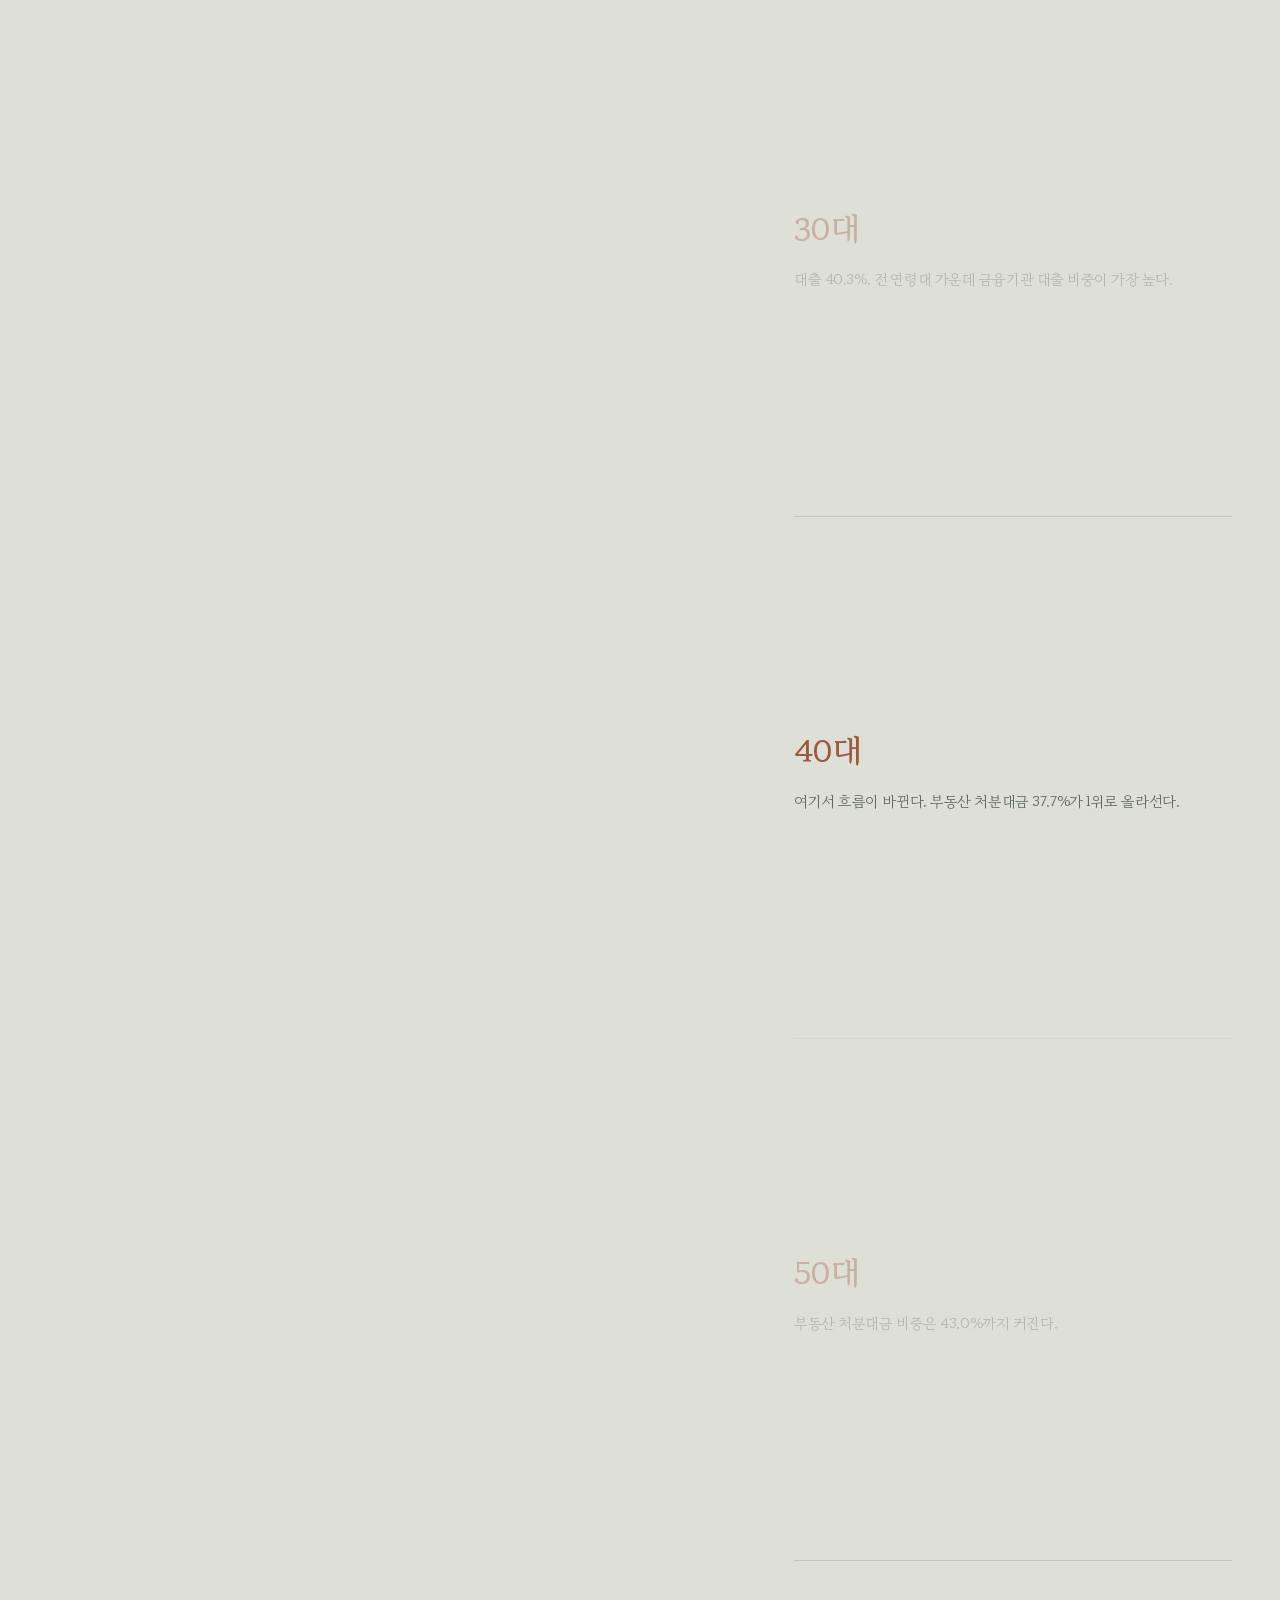
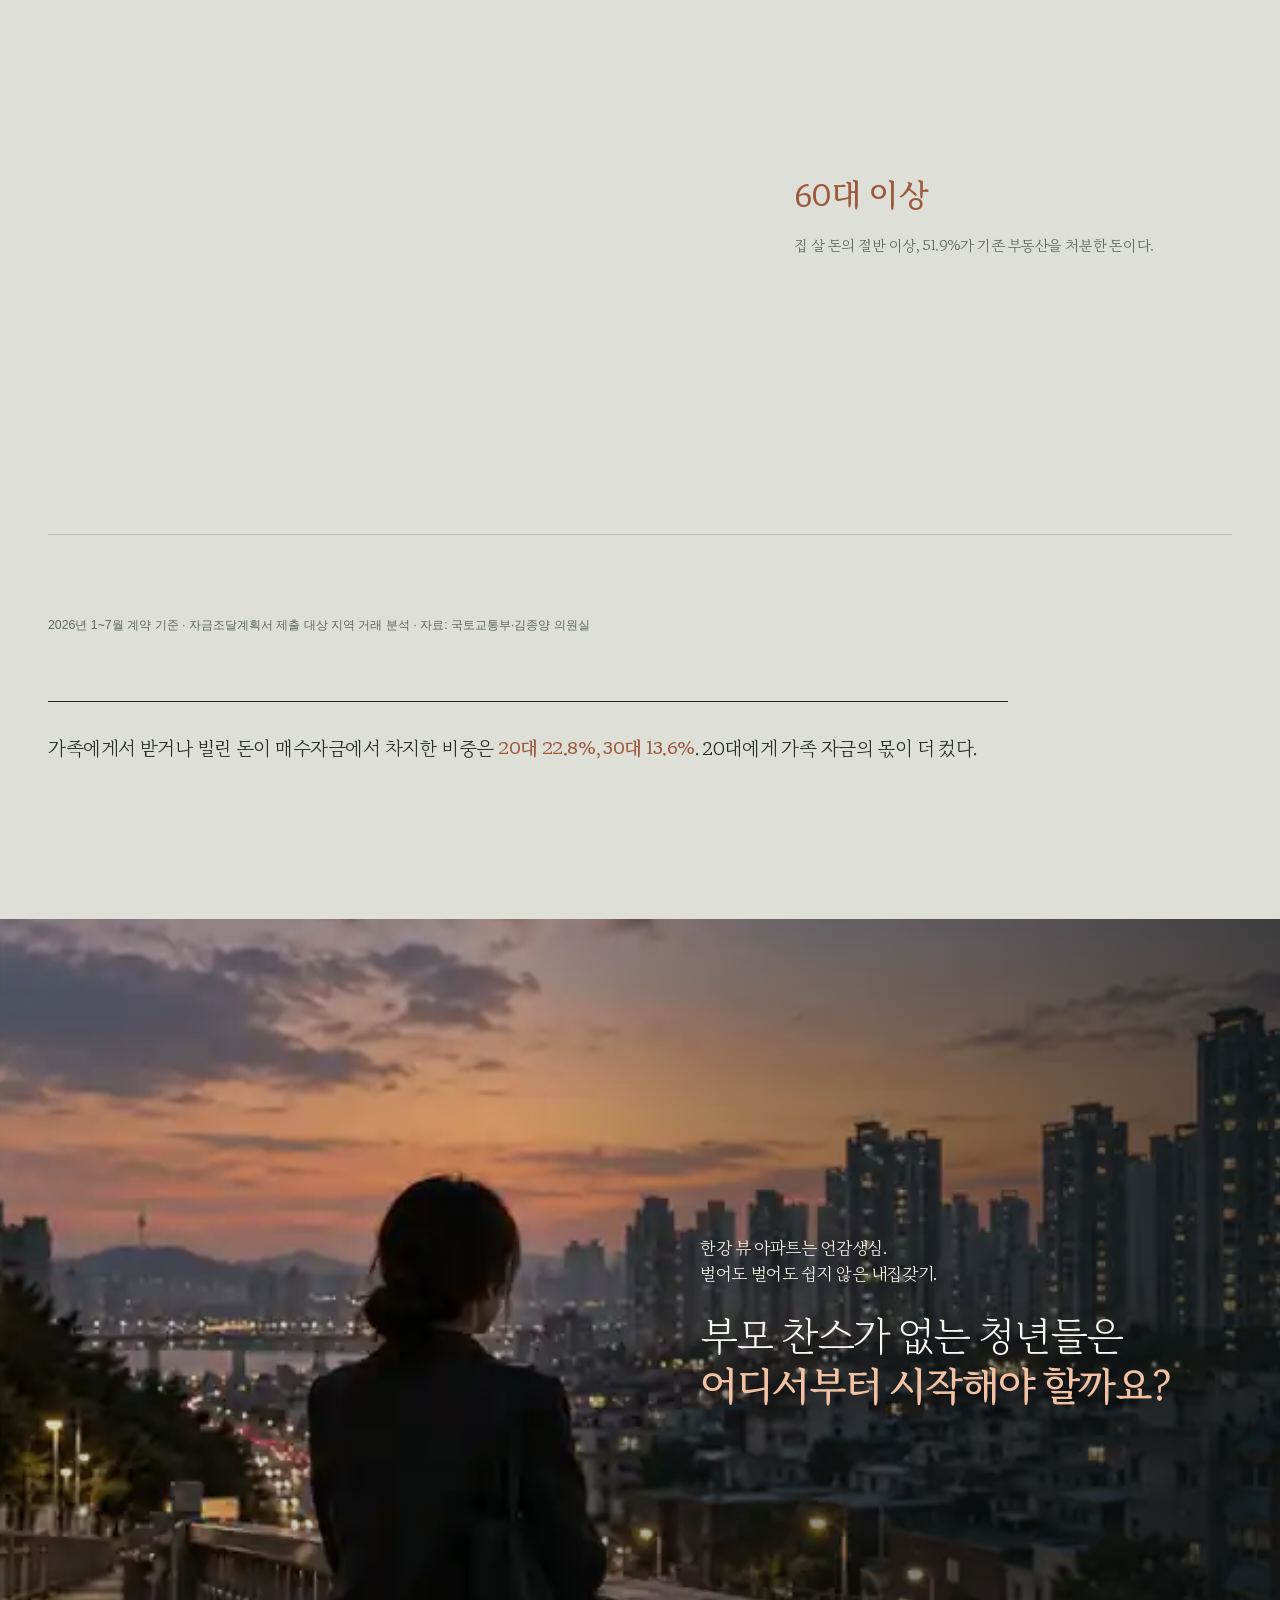
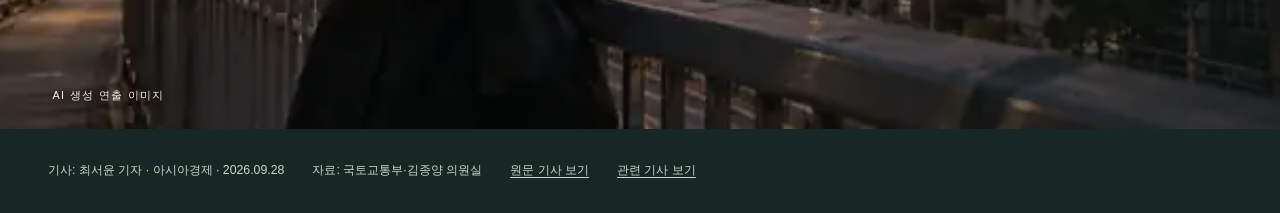
==== commit 730669fb: "Unify money step media and place source graphic in step 04" ====
--- a/bank-of-parents/index.html
+++ b/bank-of-parents/index.html
@@ -58,19 +58,10 @@
         <article class="money-step" data-money-step="1"><b>01</b><h3>먼저, 내 돈</h3><p>예금·현금·주식 매각대금·부동산 처분대금 등을 합친 자체 자금은 <strong>26.4%</strong>. 약 1억5100만원이었다.</p></article>
         <article class="money-step" data-money-step="2"><b>02</b><h3>은행에서 더 채웠다</h3><p>금융기관 대출 <strong>34.8%</strong>가 더해지면서 집값의 절반을 훌쩍 넘겼다.</p><figure class="money-step-photo"><img src="assets/bank-desk.webp" alt="대출 안내 간판 아래 은행 창구" loading="lazy" width="745" height="462"><figcaption>은행 대출 창구. 아시아경제 사진</figcaption></figure></article>
         <article class="money-step" data-money-step="3"><b>03</b><h3>그리고 가족의 돈</h3><p>가족·친지에게 빌린 돈 11.5%와 증여·상속 11.3%. 합쳐서 <strong>22.8%</strong>가 가족에게서 왔다.</p><figure class="money-step-photo money-step-photo-family"><img src="assets/family-table.webp" alt="부모와 성인 자녀가 식탁에 마주 앉아 서류를 살펴보는 AI 생성 연출 이미지" loading="lazy" width="1774" height="887"><figcaption>가족 간 자금 마련을 표현한 AI 생성 연출 이미지</figcaption></figure></article>
-        <article class="money-step" data-money-step="4"><b>04</b><h3>네 갈래의 돈이 집값을 완성했다</h3><p>자기자금, 은행대출, 가족자금, 임대보증금 승계 등 기타 자금이 합쳐져 5억7000만원을 채웠다.</p></article>
+        <article class="money-step" data-money-step="4"><b>04</b><h3>네 갈래의 돈이 집값을 완성했다</h3><p>자기자금, 은행대출, 가족자금, 임대보증금 승계 등 기타 자금이 합쳐져 5억7000만원을 채웠다.</p><figure class="money-step-photo money-step-photo-source"><img src="assets/funding-source.webp" alt="20대와 30대 주택 매수자금 구성 그래픽" loading="lazy" width="745" height="529"><figcaption>20·30대 주택 매수자금 구성. 자료: 국토교통부·김종양 의원실 · 그래픽: 이영우 기자</figcaption></figure></article>
       </div>
     </div>
   </section>
-
-<section class="money-source-proof" aria-label="20대와 30대 주택 매수자금 구성 원자료 그래픽">
-  <div class="container">
-    <figure class="money-source-graphic">
-      <img src="assets/funding-source.webp" alt="20대와 30대 주택 매수자금 구성 그래픽" loading="lazy" width="745" height="529">
-      <figcaption>20·30대 주택 매수자금 구성. 자료: 국토교통부·김종양 의원실 · 그래픽: 이영우 기자</figcaption>
-    </figure>
-  </div>
-</section>
 
 <section class="borrowing scene" aria-labelledby="borrow-title"><div class="container borrowing-grid"><div><p class="overline">부모가 ‘대출 창구’가 된 20대</p><h2 id="borrow-title">가족·친지에게 빌렸다는 비율,<br><em>6년 새 거의 두 배</em></h2><p>20대가 제출한 자금조달계획서 가운데 ‘그 밖의 차입금’을 적은 비율은 2021년 <strong>23.9%</strong>에서 올해 <strong>44.0%</strong>로 올랐다. 의원실이 확보한 2021~2026년 자료 중 가장 높다.</p><p class="source">‘그 밖의 차입금’은 시중은행 대출이 아닌 가족·친지 등에게 빌린 사적 채무를 뜻한다.</p></div><div class="borrow-visual"><div class="borrow-bars" role="img" aria-label="20대 사적 차입 기재율 2021년 23.9%에서 2026년 1~7월 44.0%로 상승"><div class="borrow-col"><strong>23.9%</strong><i style="--bar-h:136px"></i><span>2021년</span></div><div class="borrow-col latest"><strong>44.0%</strong><i style="--bar-h:250px"></i><span>2026년 1~7월</span></div></div><p><strong>5053건 중 2224건.</strong> 올해 20대가 제출한 계획서에 사적 차입이 기재된 건수다.</p></div></div></section>
 
--- a/bank-of-parents/styles-editorial-opening-v3.css
+++ b/bank-of-parents/styles-editorial-opening-v3.css
@@ -648,3 +648,49 @@
   .money-step[data-money-step="3"] .money-step-photo img{object-position:center 48%}
 }
 @media(prefers-reduced-motion:reduce){.money-step-photo img{transition:none!important;transform:none!important}}
+
+
+/* Refined family photo + source graphic */
+.money-step-photo-family{max-width:520px;margin-left:auto;margin-right:auto;background:transparent}
+.money-step-photo-family img{aspect-ratio:auto!important;height:auto!important;object-fit:contain!important;transform:none!important}
+.money-step.is-active .money-step-photo-family img{transform:none!important}
+.money-source-proof{padding:54px 0 76px;background:#efeae0}
+.money-source-graphic{width:min(100%,760px);margin:0 auto}
+.money-source-graphic img{width:100%;height:auto;display:block;background:#fff;border:1px solid #d3cec4}
+.money-source-graphic figcaption{padding-top:10px;text-align:right;font-size:.72rem;color:var(--sub)}
+@media(max-width:768px){
+  .money-step-photo-family{max-width:100%;margin-top:16px}
+  .money-source-proof{padding:34px 0 48px}
+  .money-source-graphic{width:100%}
+  .money-source-graphic figcaption{text-align:left;font-size:.66rem}
+}
+
+
+/* 2026-09-29 family photo size correction */
+.money-step[data-money-step="3"] .money-step-photo-family{
+  width:min(100%,420px);
+  max-width:420px;
+  margin:20px auto 0;
+}
+.money-step[data-money-step="3"] .money-step-photo-family img{
+  width:100%;
+  height:auto!important;
+  max-height:310px;
+  object-fit:contain!important;
+  object-position:center center;
+  transform:none!important;
+}
+.money-step[data-money-step="3"] .money-step-photo-family figcaption{
+  max-width:420px;
+  margin:0 auto;
+}
+@media(max-width:768px){
+  .money-step[data-money-step="3"] .money-step-photo-family{
+    width:min(88vw,360px);
+    max-width:360px;
+    margin:16px auto 0;
+  }
+  .money-step[data-money-step="3"] .money-step-photo-family img{
+    max-height:250px;
+  }
+}
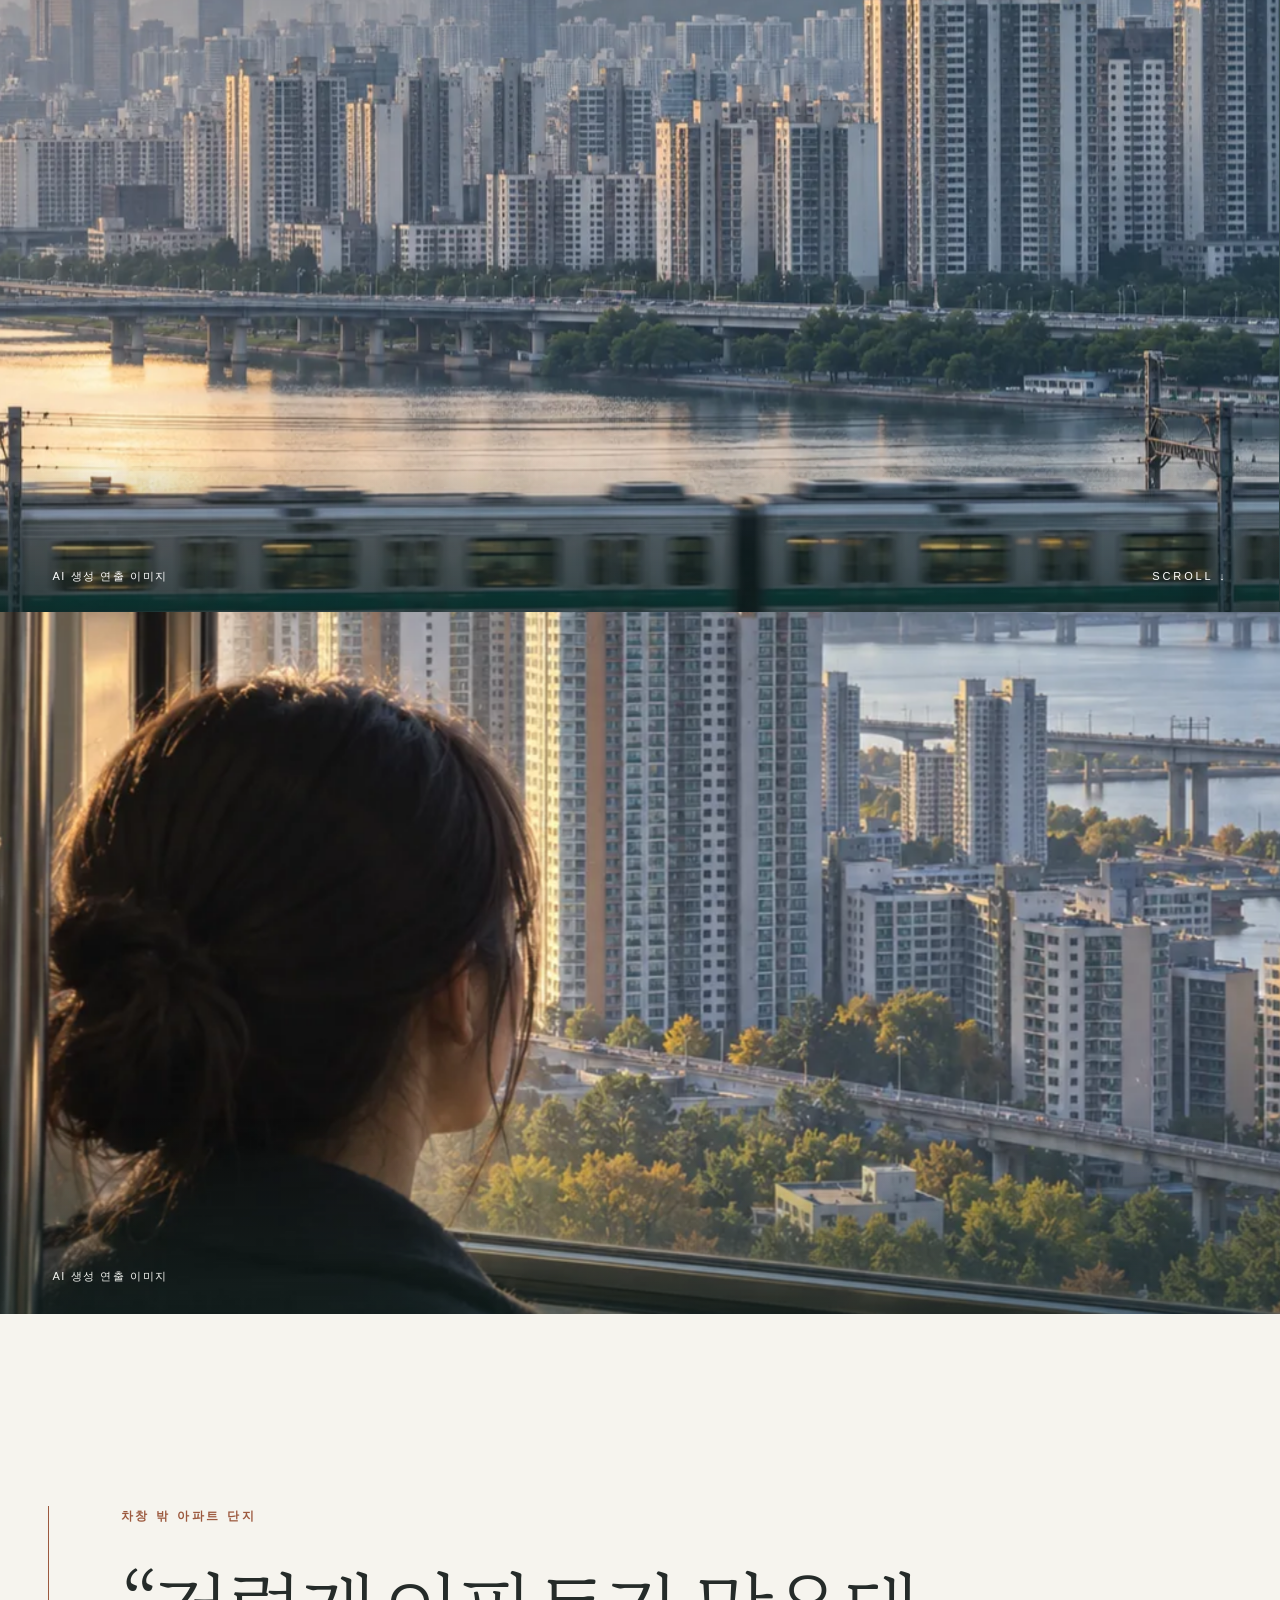
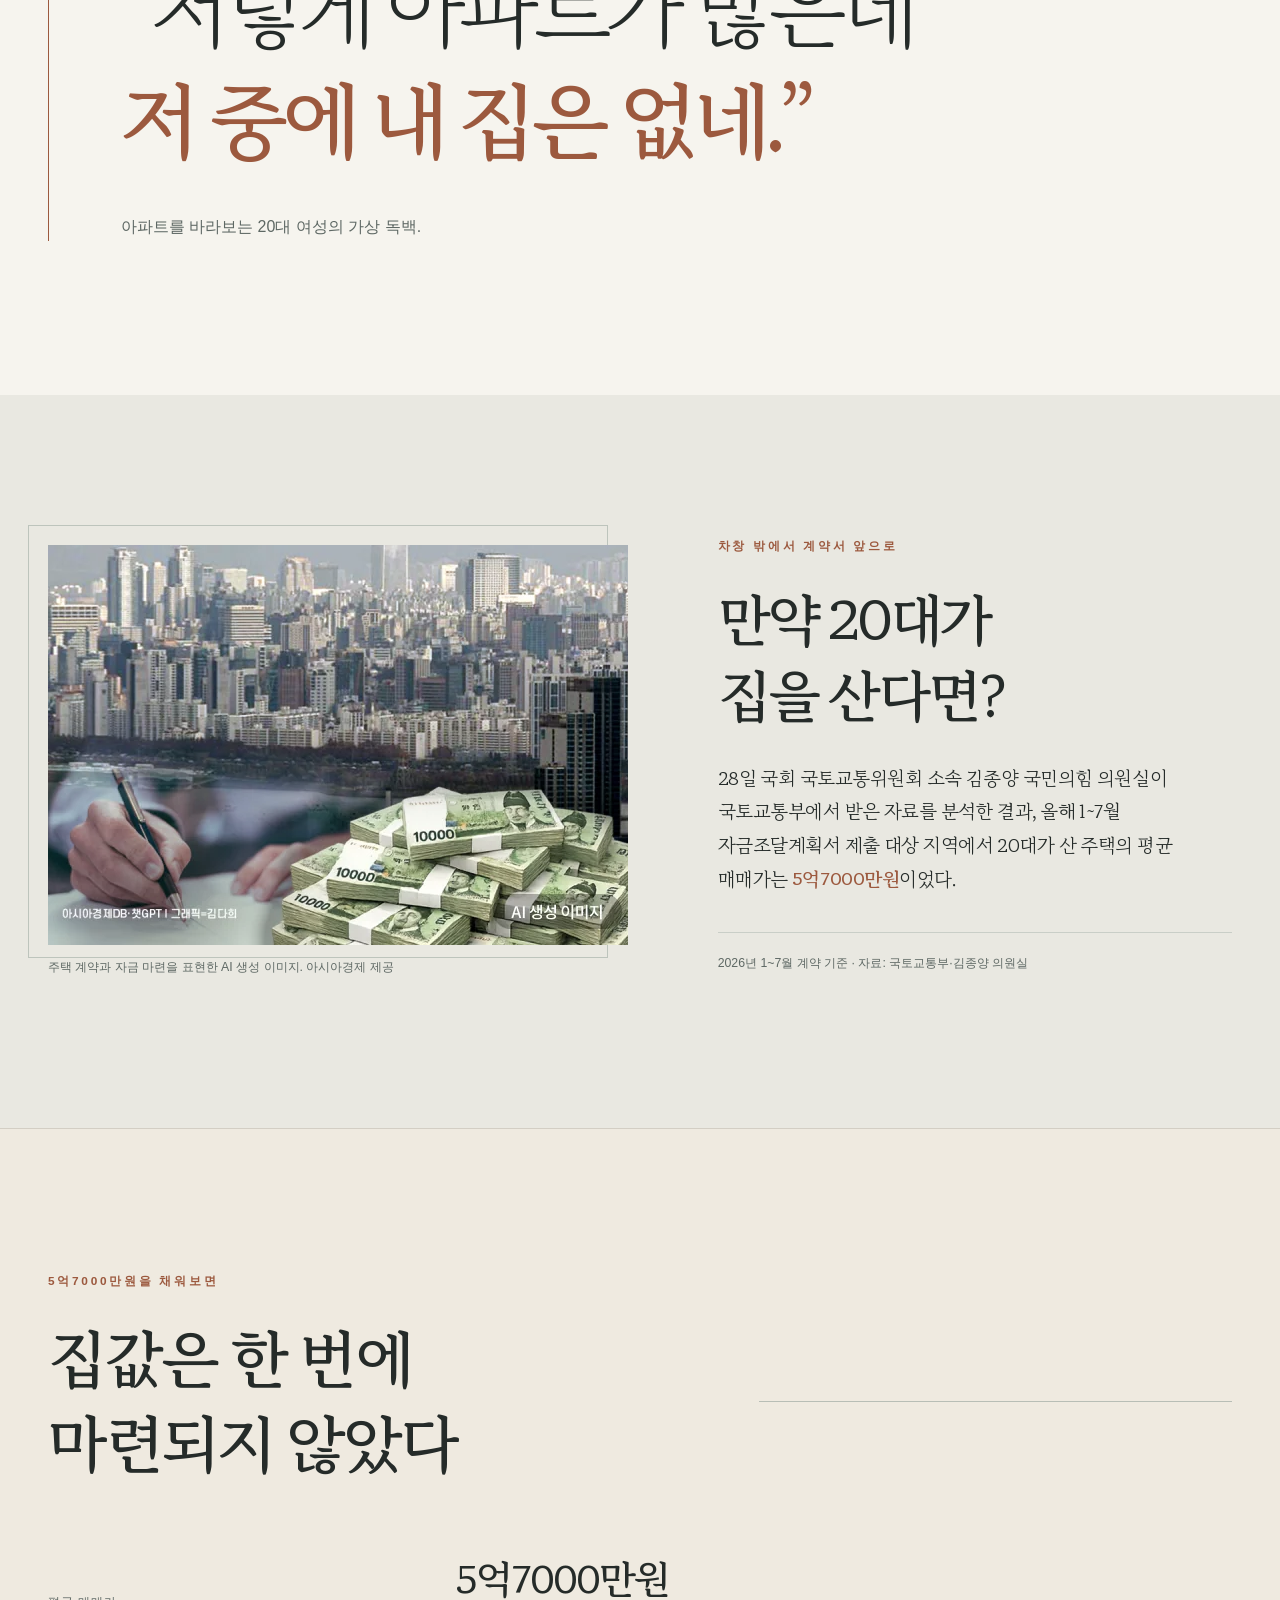
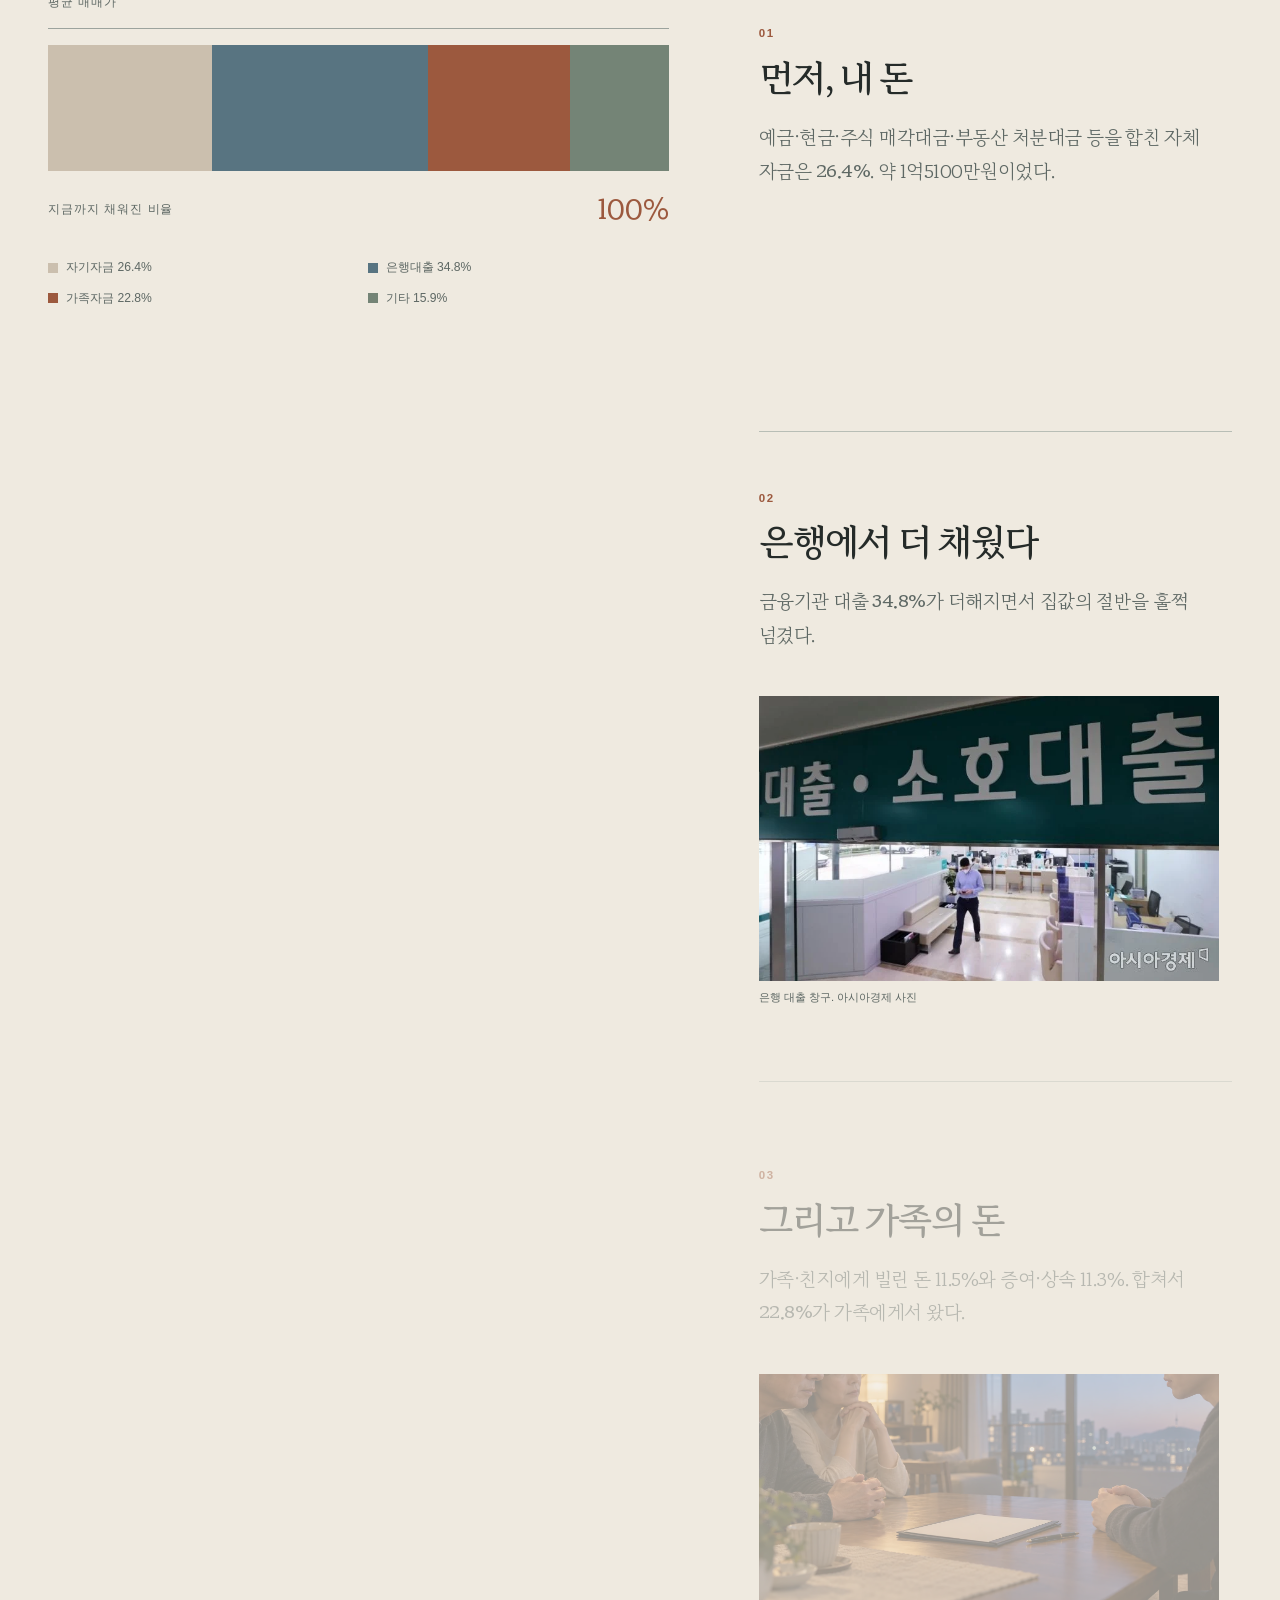
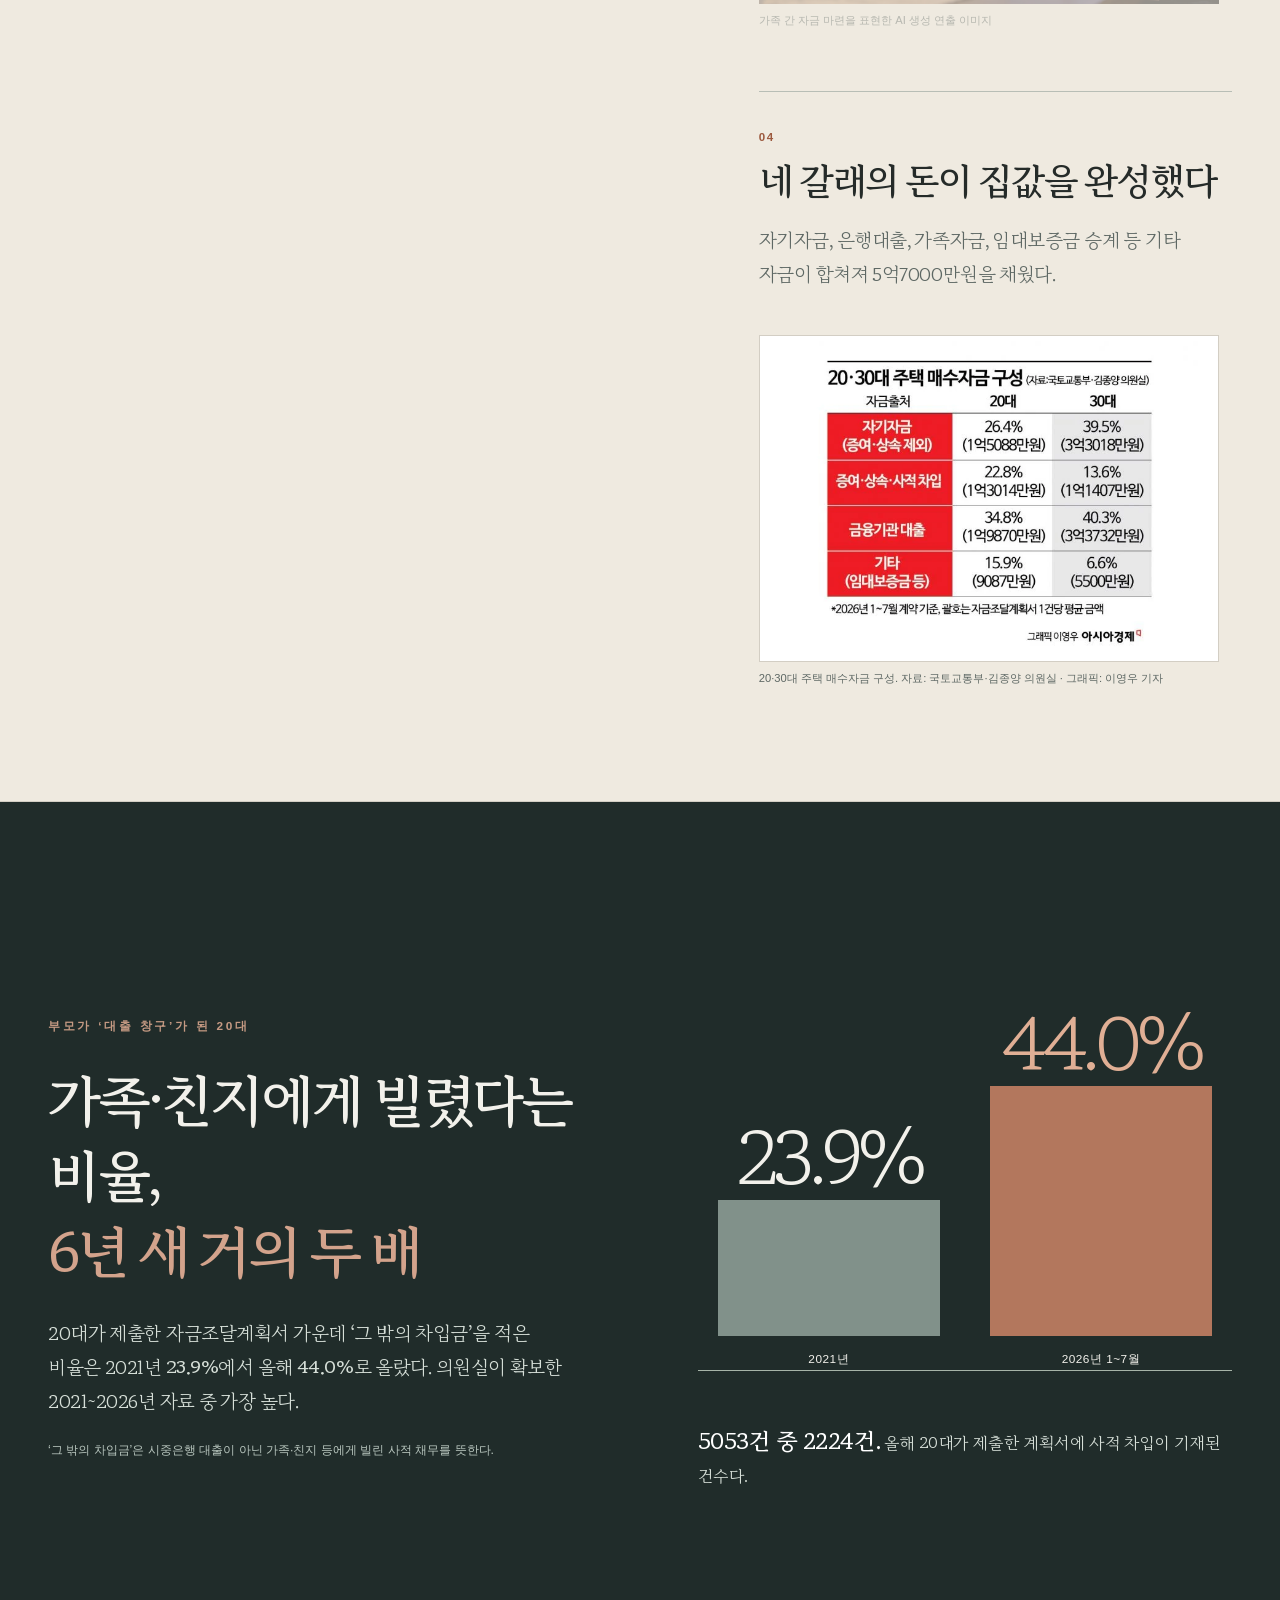
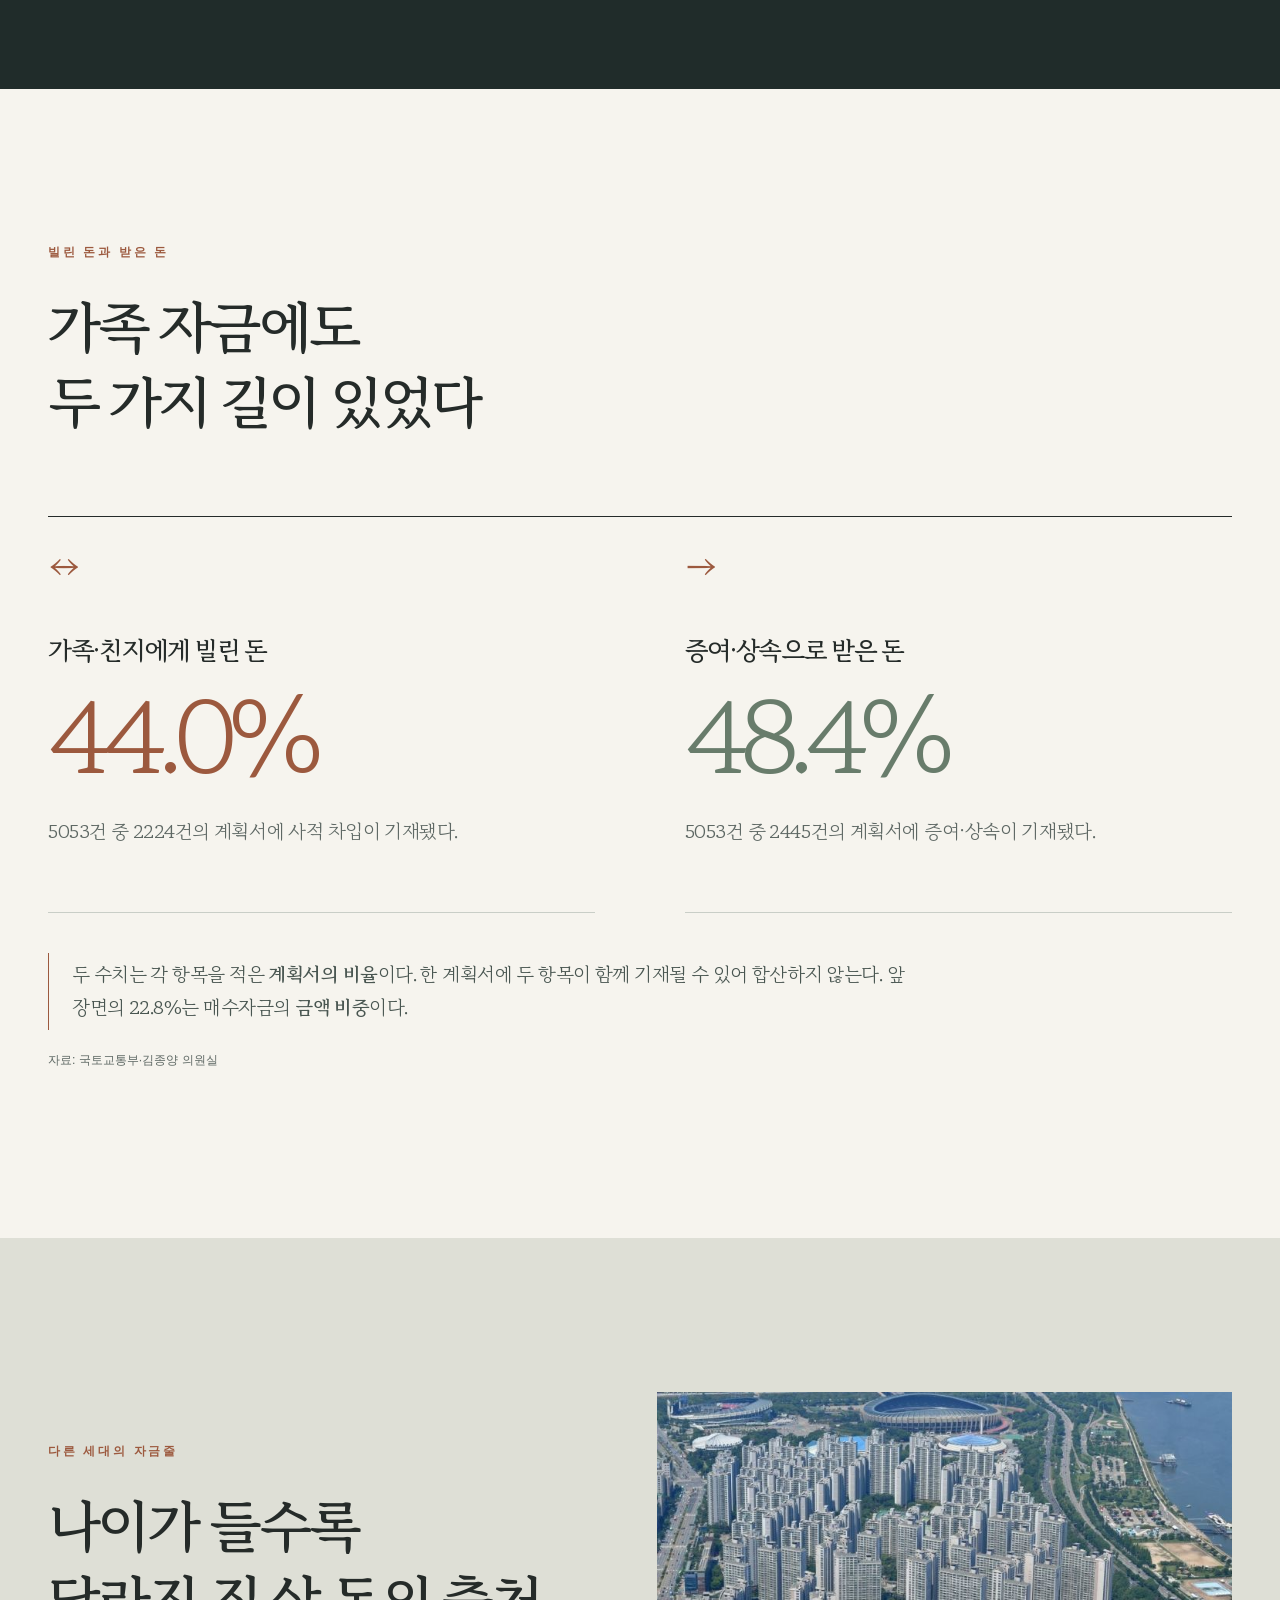
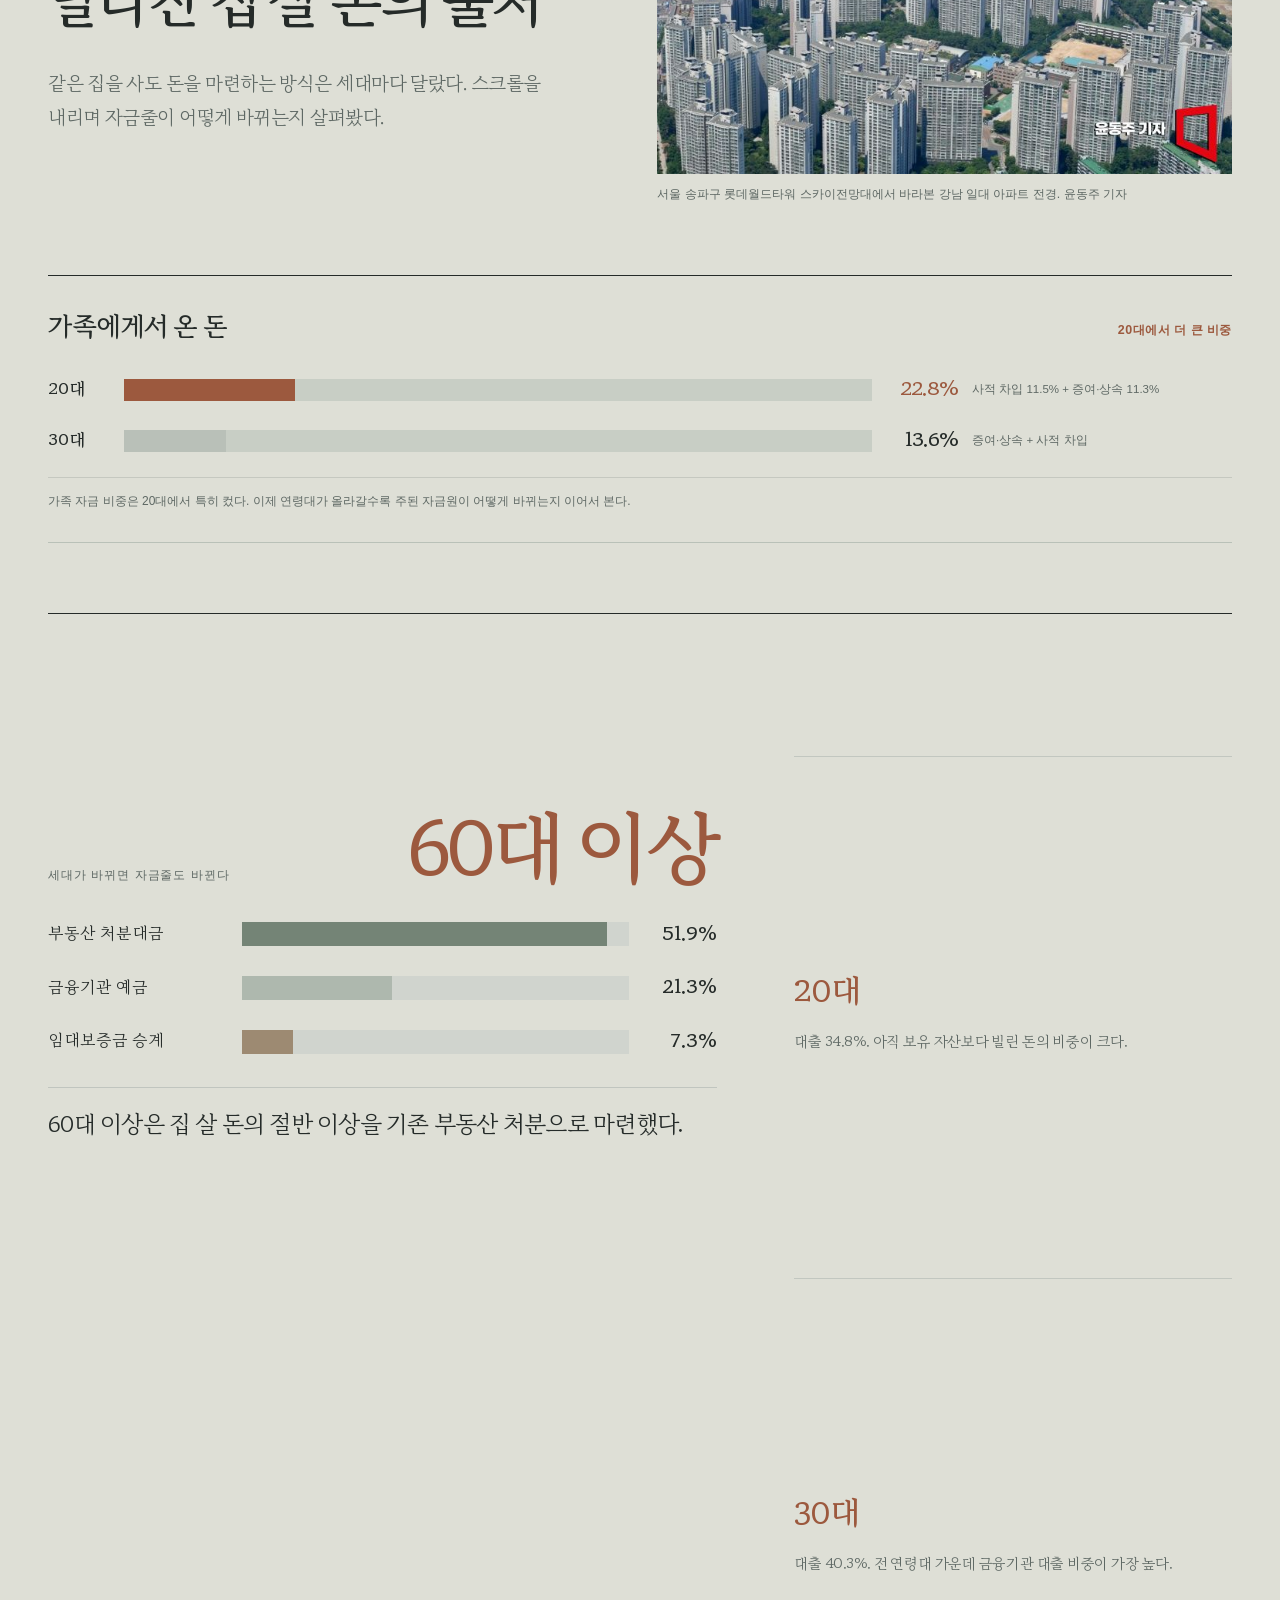
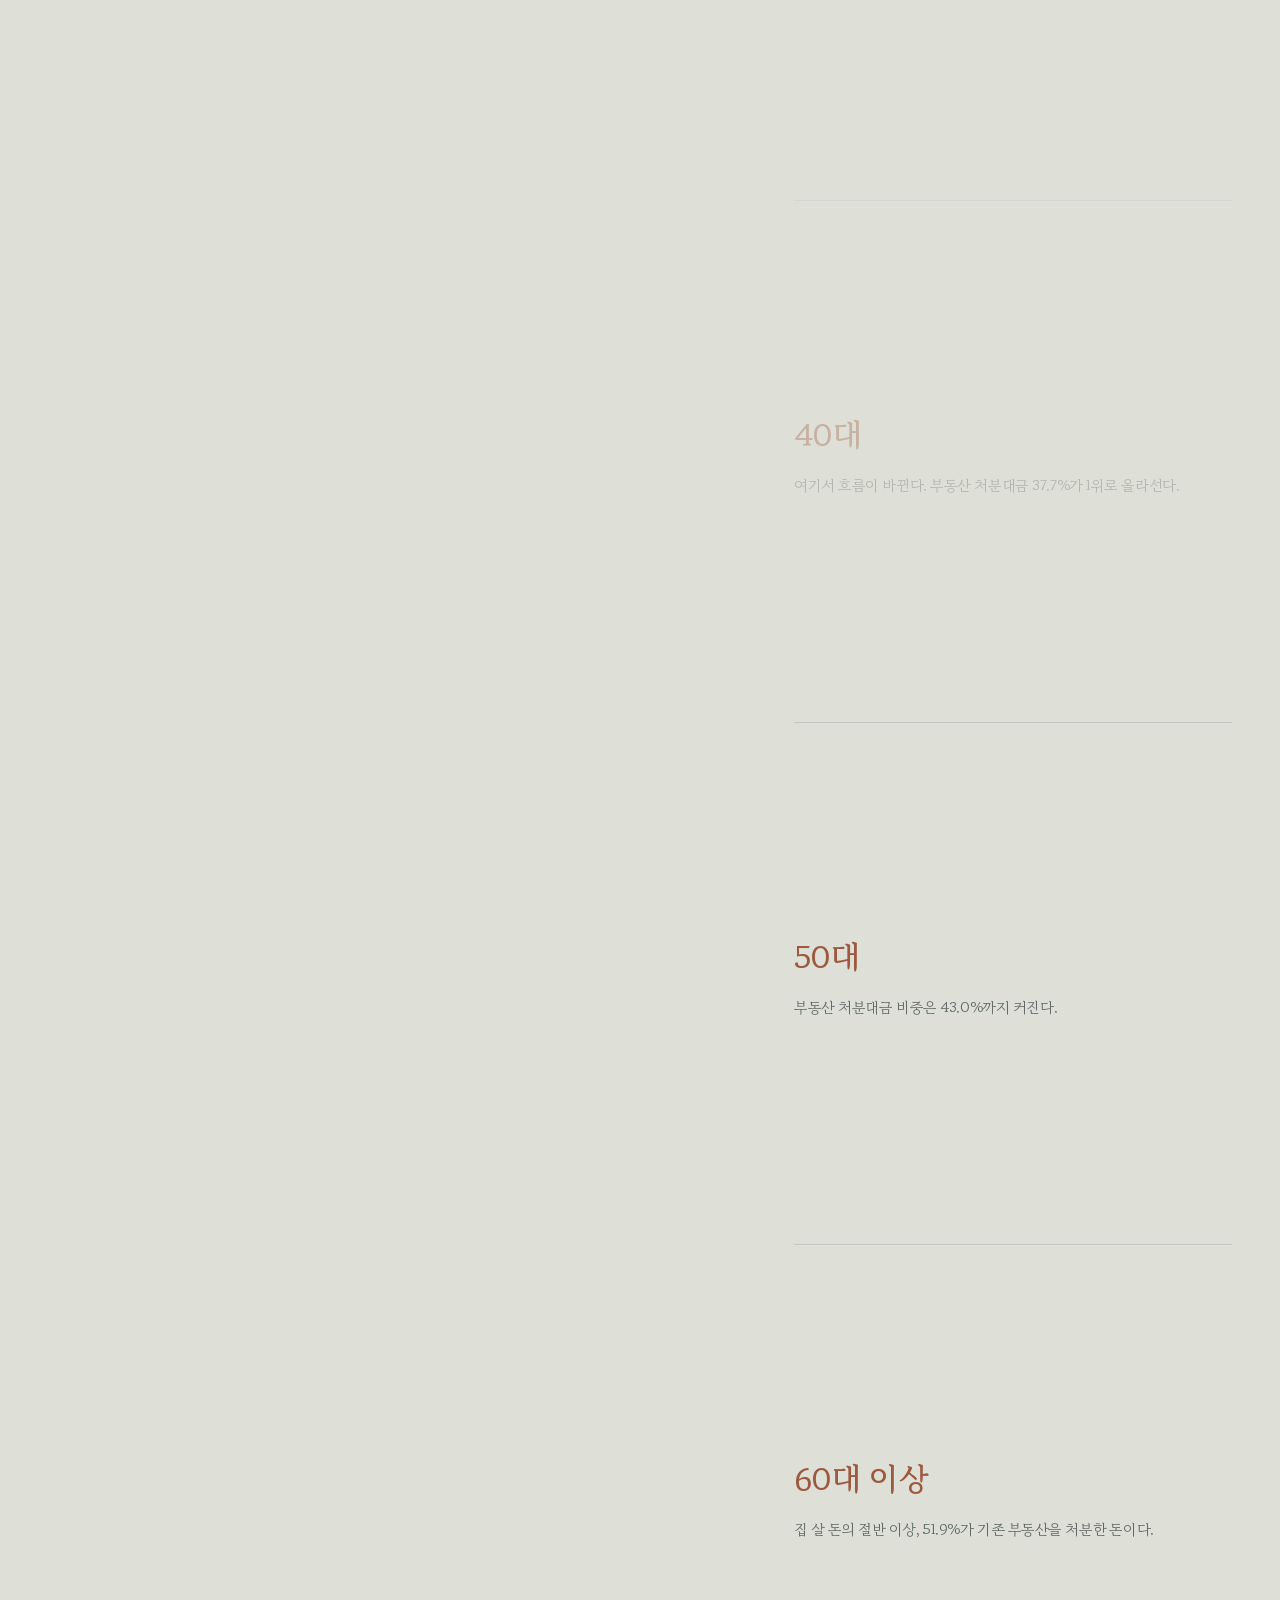
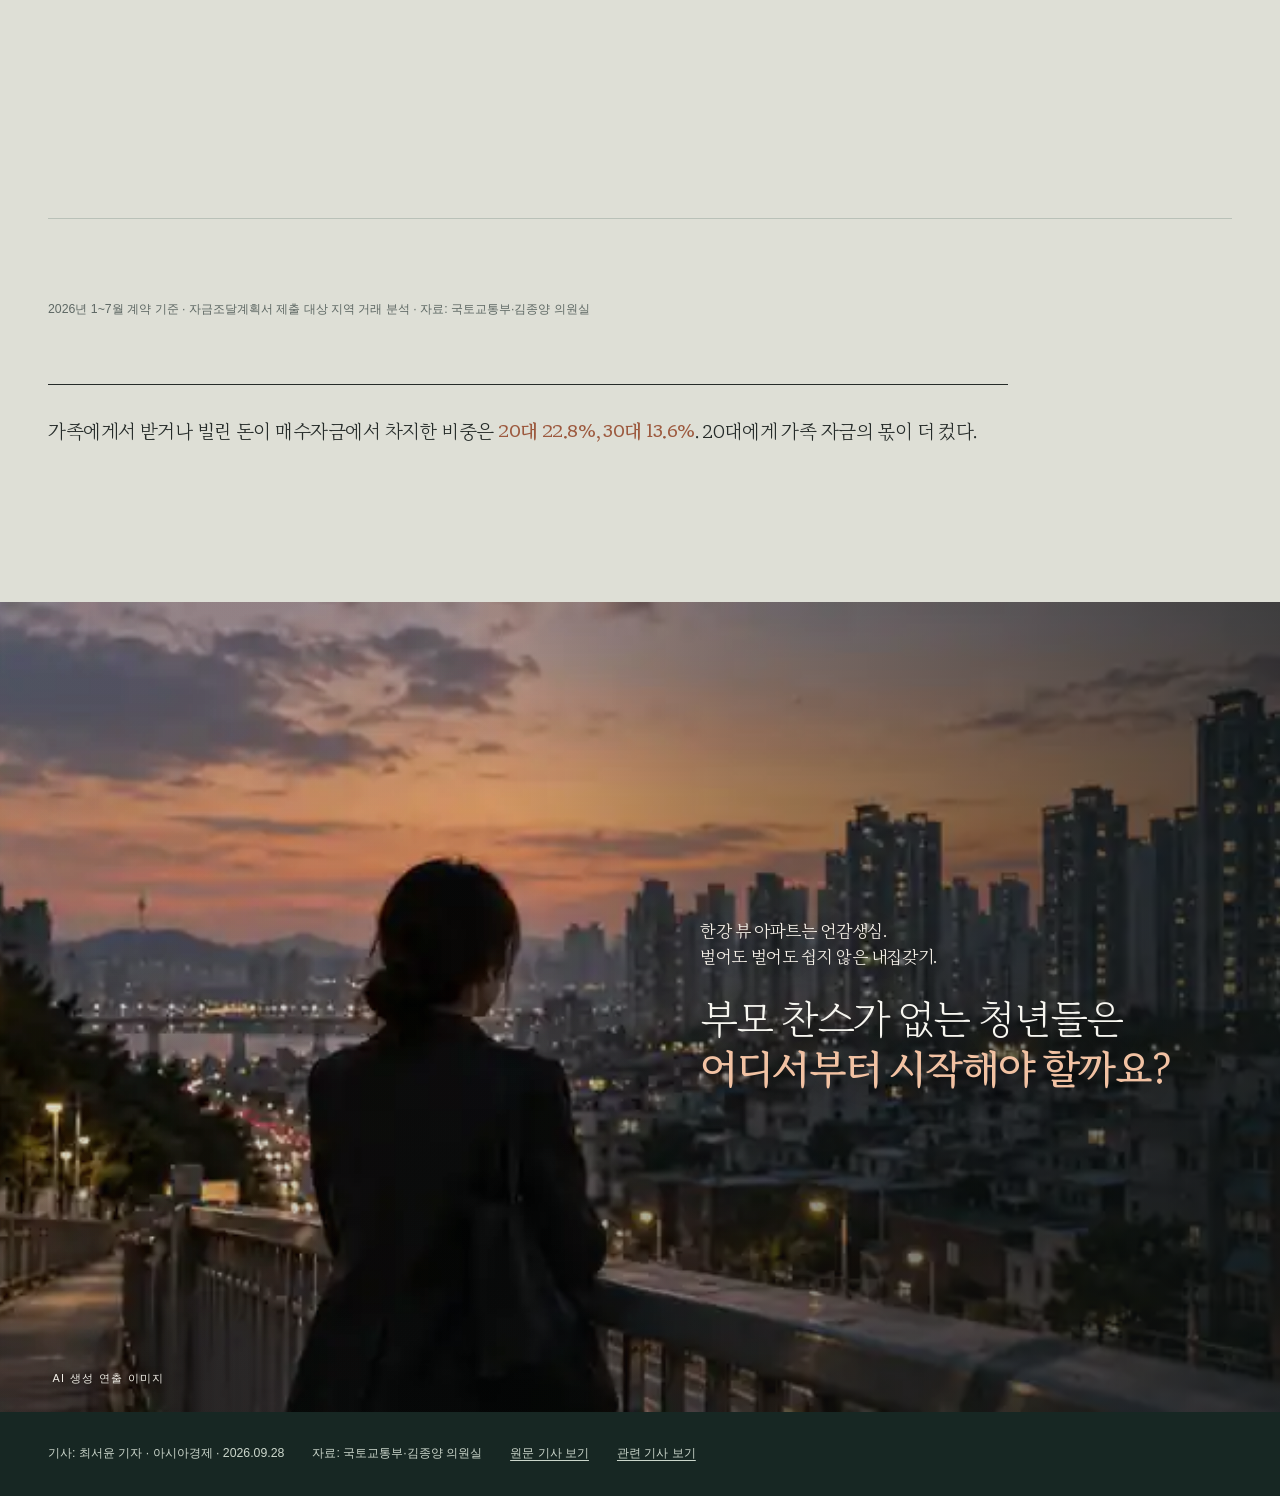
==== commit 528f03cd: "Normalize money step media markup" ====
--- a/bank-of-parents/index.html
+++ b/bank-of-parents/index.html
@@ -57,8 +57,8 @@
       <div class="money-scroll">
         <article class="money-step" data-money-step="1"><b>01</b><h3>먼저, 내 돈</h3><p>예금·현금·주식 매각대금·부동산 처분대금 등을 합친 자체 자금은 <strong>26.4%</strong>. 약 1억5100만원이었다.</p></article>
         <article class="money-step" data-money-step="2"><b>02</b><h3>은행에서 더 채웠다</h3><p>금융기관 대출 <strong>34.8%</strong>가 더해지면서 집값의 절반을 훌쩍 넘겼다.</p><figure class="money-step-photo"><img src="assets/bank-desk.webp" alt="대출 안내 간판 아래 은행 창구" loading="lazy" width="745" height="462"><figcaption>은행 대출 창구. 아시아경제 사진</figcaption></figure></article>
-        <article class="money-step" data-money-step="3"><b>03</b><h3>그리고 가족의 돈</h3><p>가족·친지에게 빌린 돈 11.5%와 증여·상속 11.3%. 합쳐서 <strong>22.8%</strong>가 가족에게서 왔다.</p><figure class="money-step-photo money-step-photo-family"><img src="assets/family-table.webp" alt="부모와 성인 자녀가 식탁에 마주 앉아 서류를 살펴보는 AI 생성 연출 이미지" loading="lazy" width="1774" height="887"><figcaption>가족 간 자금 마련을 표현한 AI 생성 연출 이미지</figcaption></figure></article>
-        <article class="money-step" data-money-step="4"><b>04</b><h3>네 갈래의 돈이 집값을 완성했다</h3><p>자기자금, 은행대출, 가족자금, 임대보증금 승계 등 기타 자금이 합쳐져 5억7000만원을 채웠다.</p><figure class="money-step-photo money-step-photo-source"><img src="assets/funding-source.webp" alt="20대와 30대 주택 매수자금 구성 그래픽" loading="lazy" width="745" height="529"><figcaption>20·30대 주택 매수자금 구성. 자료: 국토교통부·김종양 의원실 · 그래픽: 이영우 기자</figcaption></figure></article>
+        <article class="money-step" data-money-step="3"><b>03</b><h3>그리고 가족의 돈</h3><p>가족·친지에게 빌린 돈 11.5%와 증여·상속 11.3%. 합쳐서 <strong>22.8%</strong>가 가족에게서 왔다.</p><figure class="money-step-photo"><img src="assets/family-table.webp" alt="부모와 성인 자녀가 식탁에 마주 앉아 서류를 살펴보는 AI 생성 연출 이미지" loading="lazy" width="1774" height="887"><figcaption>가족 간 자금 마련을 표현한 AI 생성 연출 이미지</figcaption></figure></article>
+        <article class="money-step" data-money-step="4"><b>04</b><h3>네 갈래의 돈이 집값을 완성했다</h3><p>자기자금, 은행대출, 가족자금, 임대보증금 승계 등 기타 자금이 합쳐져 5억7000만원을 채웠다.</p><figure class="money-step-photo"><img src="assets/funding-source.webp" alt="20대와 30대 주택 매수자금 구성 그래픽" loading="lazy" width="745" height="529"><figcaption>20·30대 주택 매수자금 구성. 자료: 국토교통부·김종양 의원실 · 그래픽: 이영우 기자</figcaption></figure></article>
       </div>
     </div>
   </section>
--- a/bank-of-parents/styles-editorial-opening-v3.css
+++ b/bank-of-parents/styles-editorial-opening-v3.css
@@ -694,3 +694,208 @@
     max-height:250px;
   }
 }
+
+
+/* 2026-09-29 unify money-step media widths */
+.money-step[data-money-step="2"] .money-step-photo,
+.money-step[data-money-step="3"] .money-step-photo,
+.money-step[data-money-step="4"] .money-step-photo{
+  width:min(100%,460px);
+  max-width:460px;
+  margin:20px auto 0;
+  background:transparent;
+}
+.money-step[data-money-step="2"] .money-step-photo img,
+.money-step[data-money-step="3"] .money-step-photo img,
+.money-step[data-money-step="4"] .money-step-photo img{
+  width:100%;
+  height:auto!important;
+  max-height:none!important;
+  aspect-ratio:auto!important;
+  object-fit:contain!important;
+  object-position:center center;
+  transform:none!important;
+  display:block;
+}
+.money-step[data-money-step="2"].is-active .money-step-photo img,
+.money-step[data-money-step="3"].is-active .money-step-photo img,
+.money-step[data-money-step="4"].is-active .money-step-photo img{
+  transform:none!important;
+}
+.money-step[data-money-step="2"] .money-step-photo figcaption,
+.money-step[data-money-step="3"] .money-step-photo figcaption,
+.money-step[data-money-step="4"] .money-step-photo figcaption{
+  width:100%;
+  max-width:460px;
+  margin:0 auto;
+  padding-top:8px;
+  font-size:.7rem;
+  line-height:1.55;
+  color:var(--sub);
+}
+@media(max-width:768px){
+  .money-step[data-money-step="2"] .money-step-photo,
+  .money-step[data-money-step="3"] .money-step-photo,
+  .money-step[data-money-step="4"] .money-step-photo{
+    width:min(88vw,360px);
+    max-width:360px;
+    margin:16px auto 0;
+  }
+  .money-step[data-money-step="2"] .money-step-photo figcaption,
+  .money-step[data-money-step="3"] .money-step-photo figcaption,
+  .money-step[data-money-step="4"] .money-step-photo figcaption{
+    max-width:360px;
+    font-size:.66rem;
+  }
+}
+
+
+/* 2026-09-29 exact unified media cards for steps 02-04 */
+.money-step[data-money-step="2"] .money-step-photo,
+.money-step[data-money-step="3"] .money-step-photo,
+.money-step[data-money-step="4"] .money-step-photo{
+  width:460px!important;
+  max-width:100%!important;
+  height:330px!important;
+  margin:20px auto 0!important;
+  display:grid!important;
+  grid-template-rows:290px auto!important;
+  overflow:visible!important;
+  background:transparent!important;
+}
+.money-step[data-money-step="2"] .money-step-photo img,
+.money-step[data-money-step="3"] .money-step-photo img,
+.money-step[data-money-step="4"] .money-step-photo img{
+  width:100%!important;
+  height:290px!important;
+  max-height:290px!important;
+  aspect-ratio:auto!important;
+  display:block!important;
+  transform:none!important;
+  border:0!important;
+}
+.money-step[data-money-step="2"] .money-step-photo img,
+.money-step[data-money-step="3"] .money-step-photo img{
+  object-fit:cover!important;
+}
+.money-step[data-money-step="2"] .money-step-photo img{
+  object-position:center 52%!important;
+}
+.money-step[data-money-step="3"] .money-step-photo img{
+  object-position:center 48%!important;
+}
+.money-step[data-money-step="4"] .money-step-photo{
+  background:#fff!important;
+}
+.money-step[data-money-step="4"] .money-step-photo img{
+  object-fit:contain!important;
+  object-position:center center!important;
+  padding:10px!important;
+  background:#fff!important;
+  border:1px solid #d3cec4!important;
+}
+.money-step[data-money-step="2"] .money-step-photo figcaption,
+.money-step[data-money-step="3"] .money-step-photo figcaption,
+.money-step[data-money-step="4"] .money-step-photo figcaption{
+  width:100%!important;
+  height:40px!important;
+  max-width:none!important;
+  margin:0!important;
+  padding:8px 0 0!important;
+  font-size:.7rem!important;
+  line-height:1.45!important;
+  color:var(--sub)!important;
+}
+@media(max-width:768px){
+  .money-step[data-money-step="2"] .money-step-photo,
+  .money-step[data-money-step="3"] .money-step-photo,
+  .money-step[data-money-step="4"] .money-step-photo{
+    width:min(88vw,360px)!important;
+    height:280px!important;
+    grid-template-rows:245px auto!important;
+    margin:16px auto 0!important;
+  }
+  .money-step[data-money-step="2"] .money-step-photo img,
+  .money-step[data-money-step="3"] .money-step-photo img,
+  .money-step[data-money-step="4"] .money-step-photo img{
+    height:245px!important;
+    max-height:245px!important;
+  }
+  .money-step[data-money-step="2"] .money-step-photo figcaption,
+  .money-step[data-money-step="3"] .money-step-photo figcaption,
+  .money-step[data-money-step="4"] .money-step-photo figcaption{
+    height:35px!important;
+    font-size:.66rem!important;
+  }
+}
+
+
+/* 2026-09-29 preserve full image content in steps 02-04 */
+.money-step[data-money-step="2"] .money-step-photo,
+.money-step[data-money-step="3"] .money-step-photo,
+.money-step[data-money-step="4"] .money-step-photo{
+  background:#f4f1e9!important;
+}
+.money-step[data-money-step="2"] .money-step-photo img,
+.money-step[data-money-step="3"] .money-step-photo img,
+.money-step[data-money-step="4"] .money-step-photo img{
+  object-fit:contain!important;
+  object-position:center center!important;
+  background:#f4f1e9!important;
+  padding:0!important;
+}
+.money-step[data-money-step="4"] .money-step-photo img{
+  padding:8px!important;
+  background:#fff!important;
+}
+
+
+/* 2026-09-29 final media sizing: same width, natural aspect ratio */
+.money-step[data-money-step="2"] .money-step-photo,
+.money-step[data-money-step="3"] .money-step-photo,
+.money-step[data-money-step="4"] .money-step-photo{
+  width:min(100%,460px)!important;
+  max-width:460px!important;
+  height:auto!important;
+  min-height:0!important;
+  margin:22px 0 0!important;
+  display:block!important;
+  overflow:visible!important;
+  background:transparent!important;
+}
+.money-step[data-money-step="2"] .money-step-photo img,
+.money-step[data-money-step="3"] .money-step-photo img,
+.money-step[data-money-step="4"] .money-step-photo img{
+  width:100%!important;
+  height:auto!important;
+  max-height:none!important;
+  aspect-ratio:auto!important;
+  object-fit:contain!important;
+  object-position:center center!important;
+  transform:none!important;
+  padding:0!important;
+  display:block!important;
+}
+.money-step[data-money-step="4"] .money-step-photo img{
+  background:#fff!important;
+  border:1px solid #d3cec4!important;
+}
+.money-step[data-money-step="2"] .money-step-photo figcaption,
+.money-step[data-money-step="3"] .money-step-photo figcaption,
+.money-step[data-money-step="4"] .money-step-photo figcaption{
+  width:100%!important;
+  height:auto!important;
+  max-width:none!important;
+  margin:0!important;
+  padding:8px 0 0!important;
+}
+@media(max-width:768px){
+  .money-step[data-money-step="2"] .money-step-photo,
+  .money-step[data-money-step="3"] .money-step-photo,
+  .money-step[data-money-step="4"] .money-step-photo{
+    width:min(100%,360px)!important;
+    max-width:360px!important;
+    height:auto!important;
+    margin:18px 0 0!important;
+  }
+}
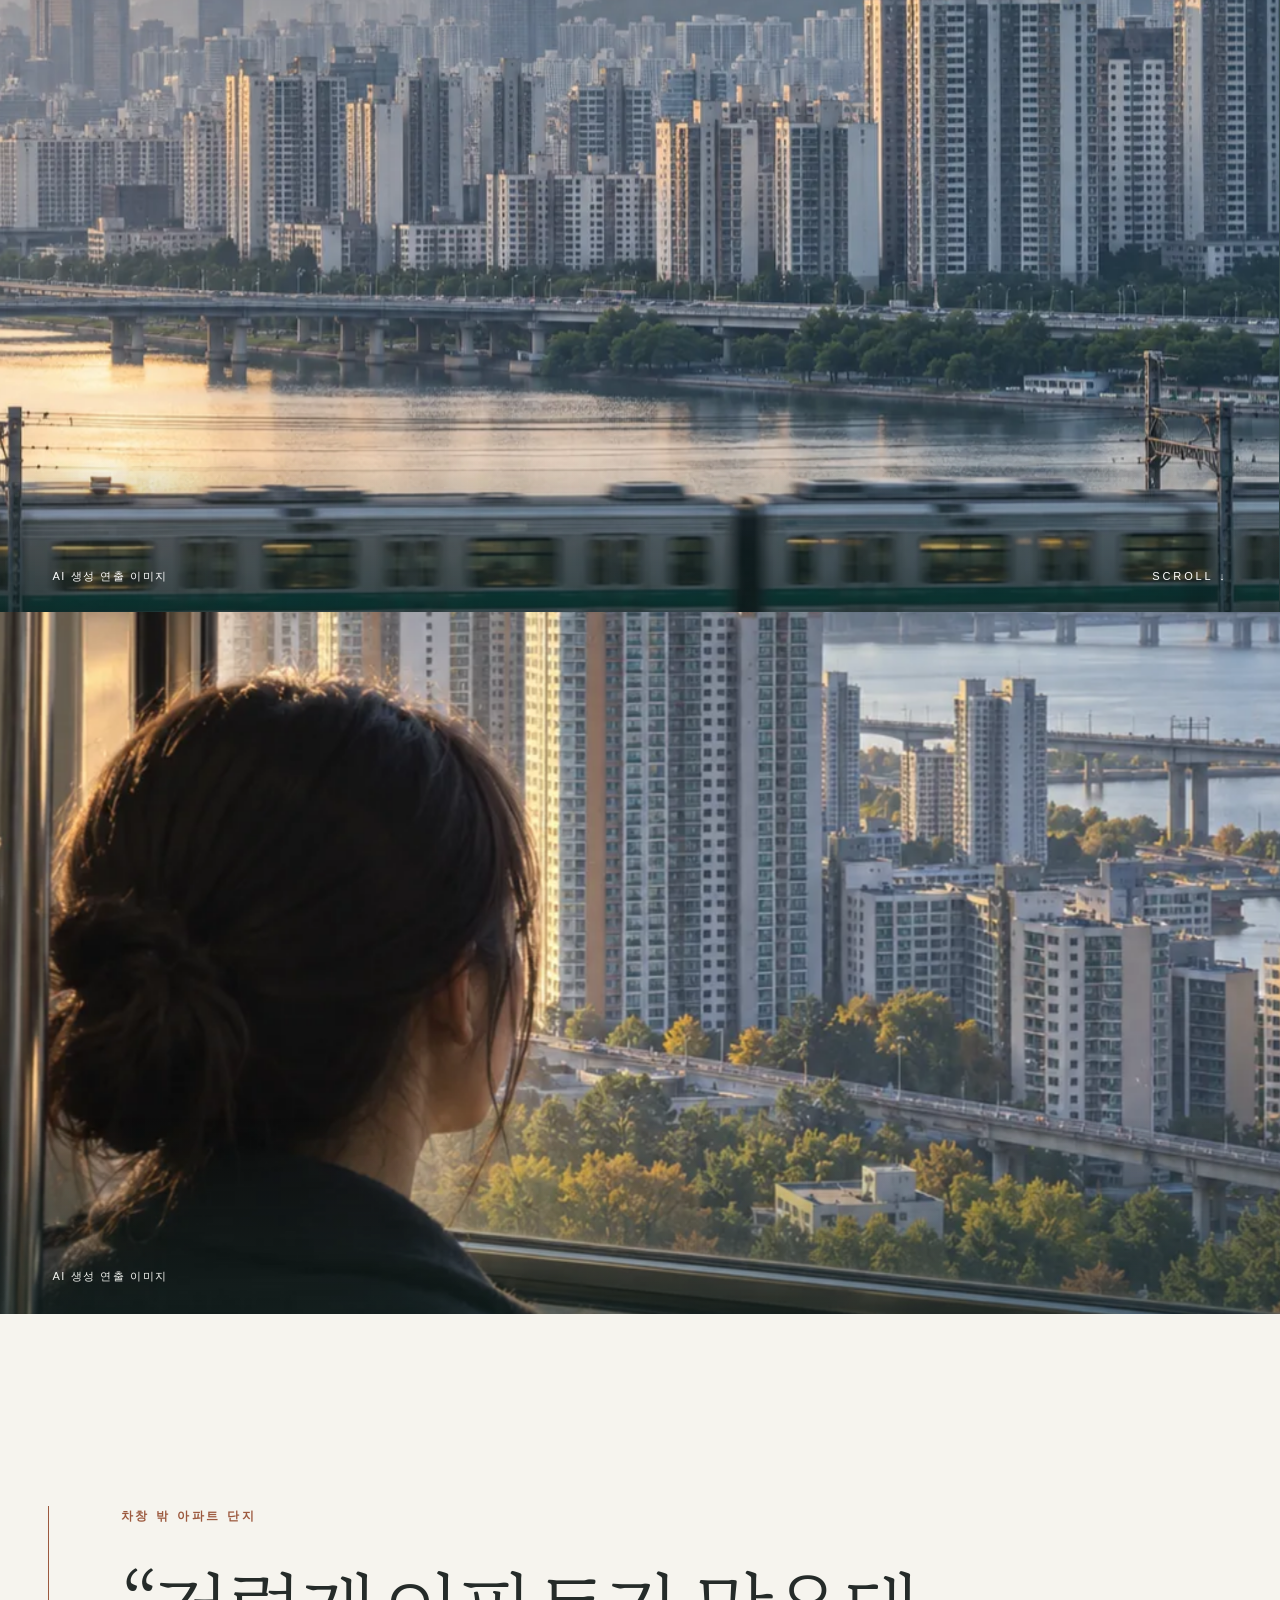
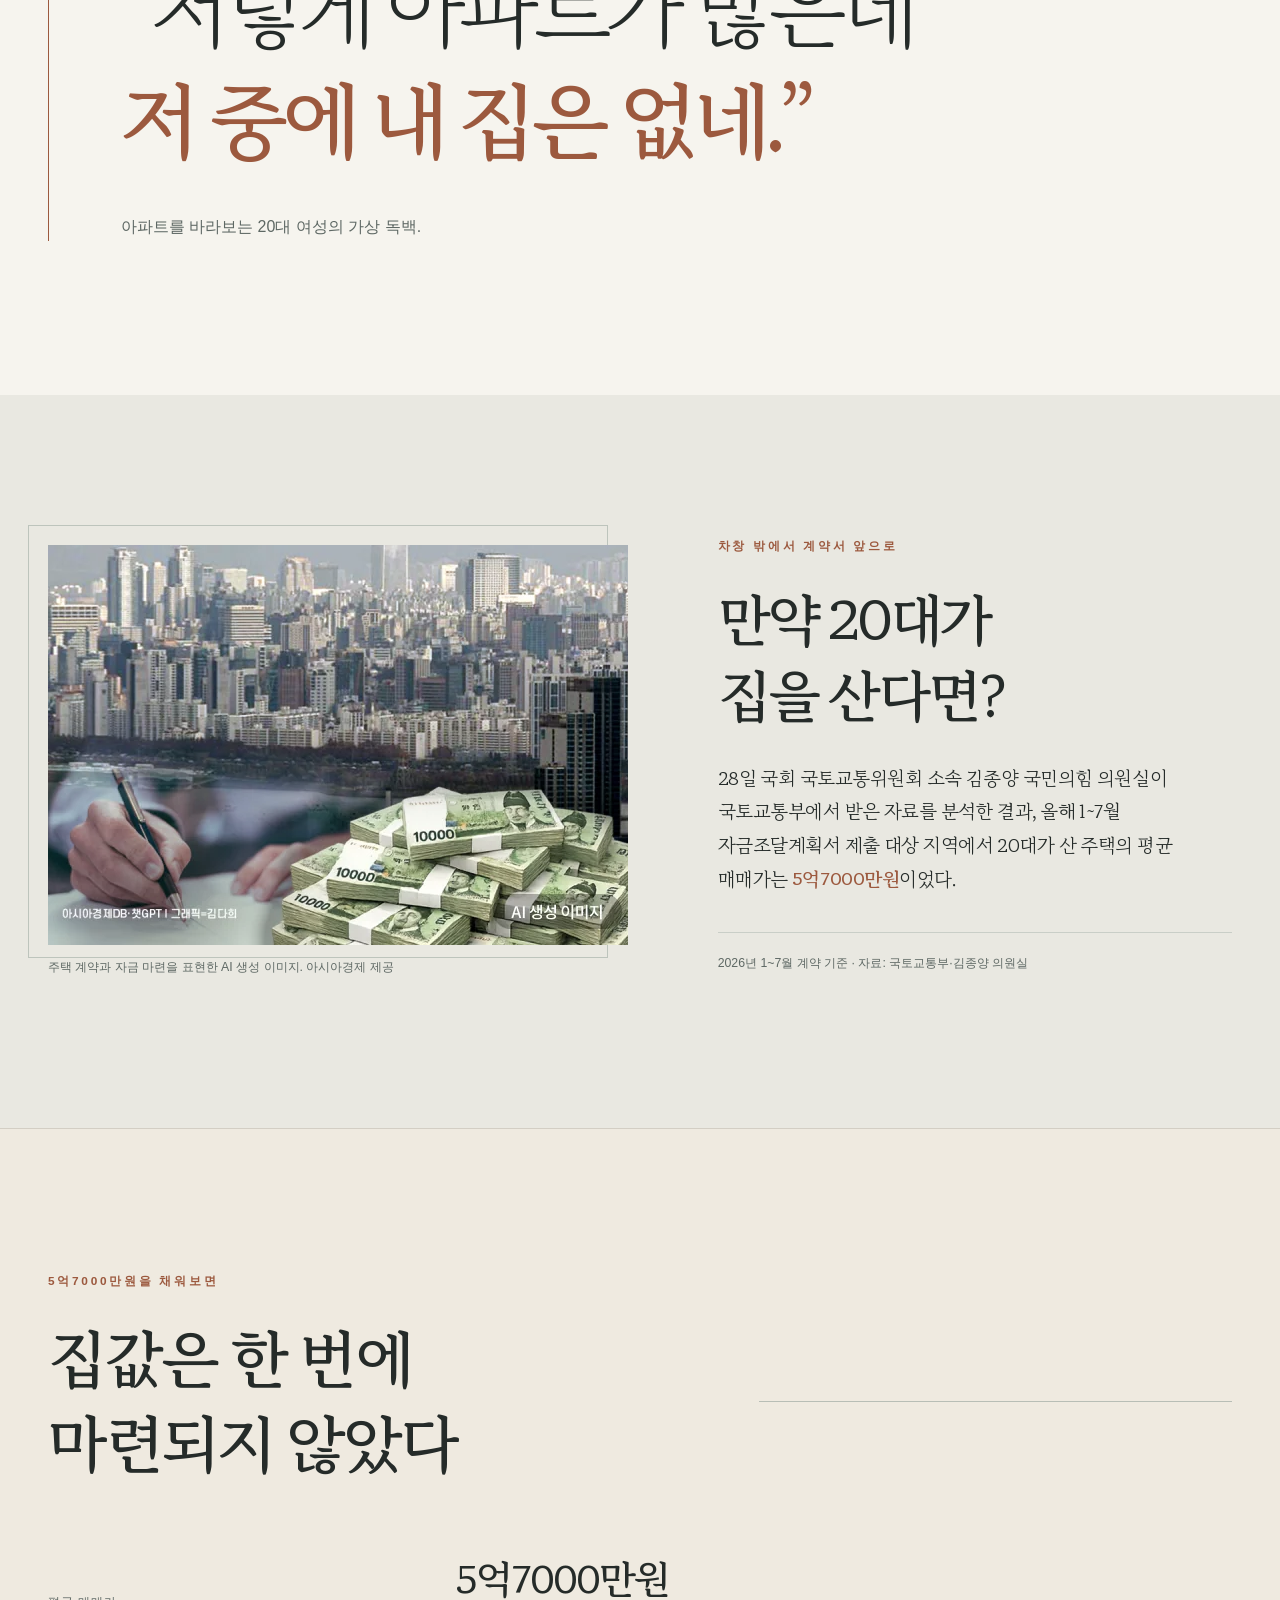
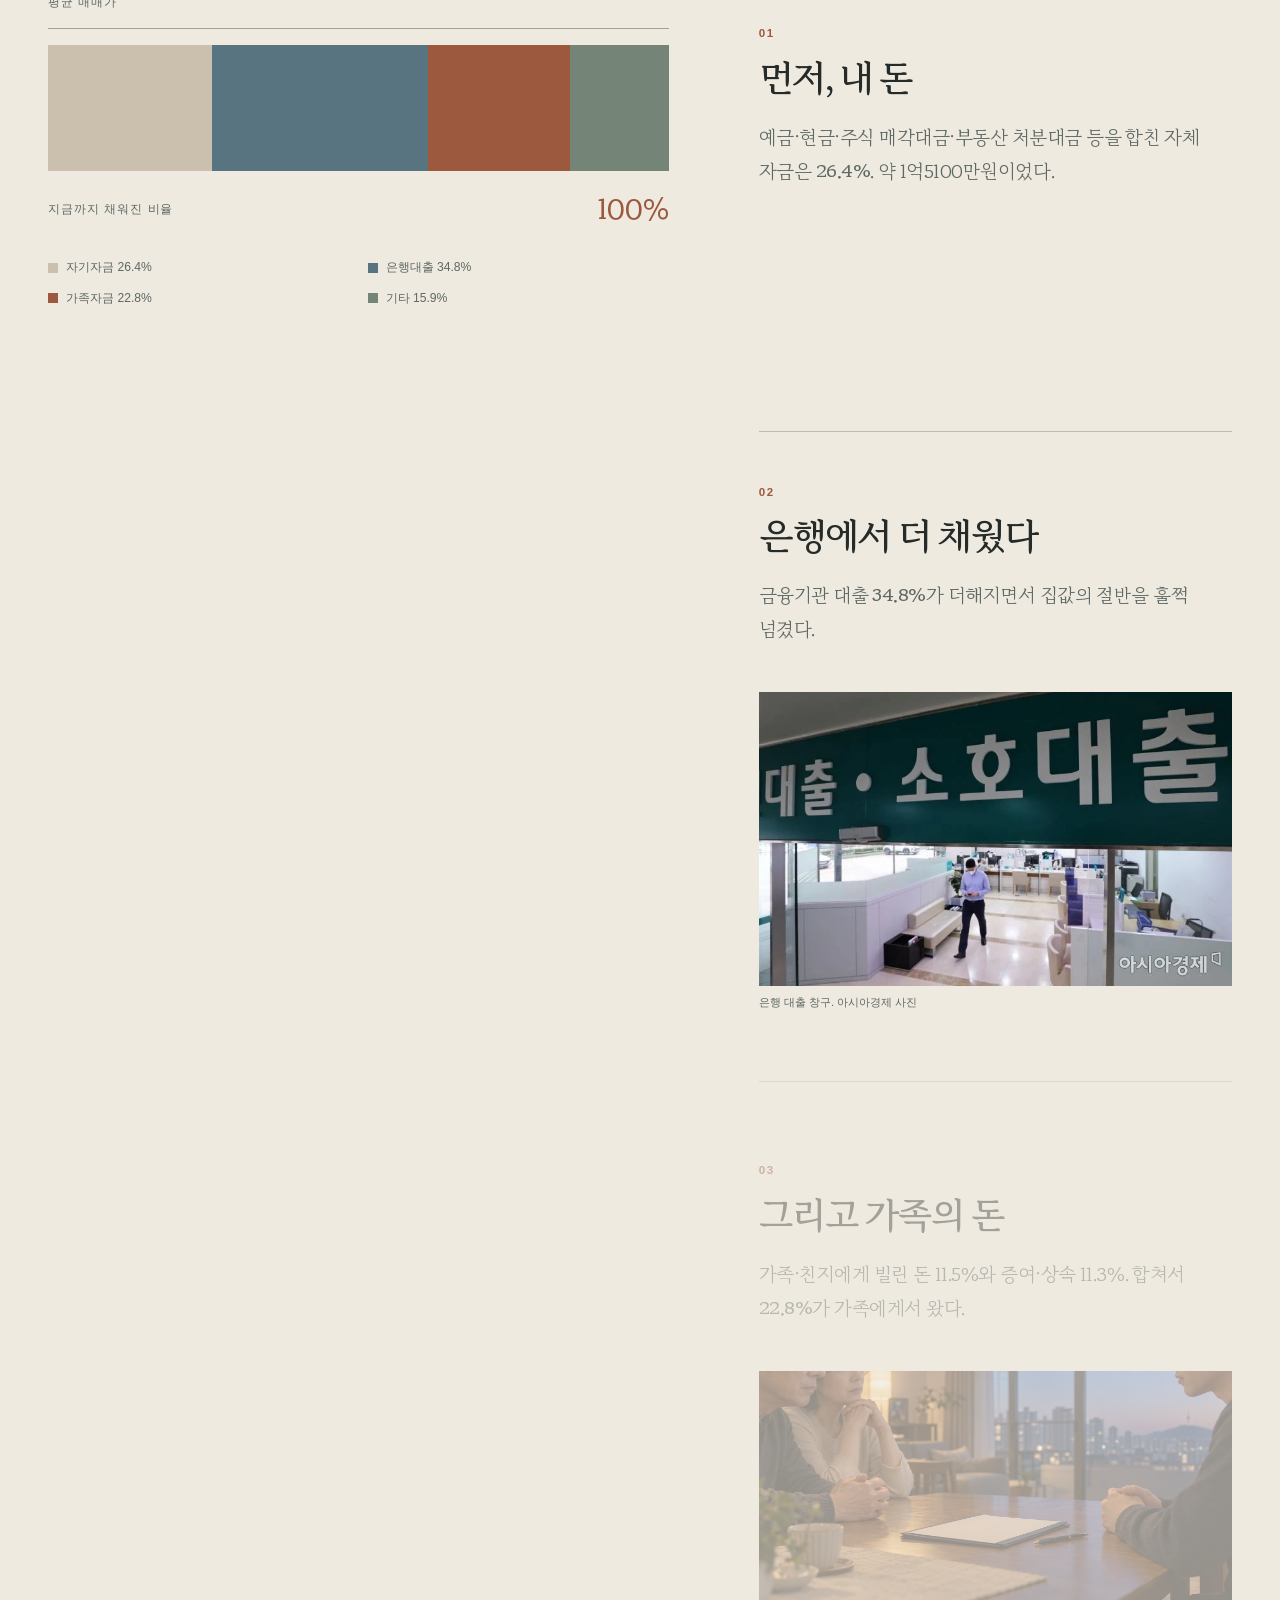
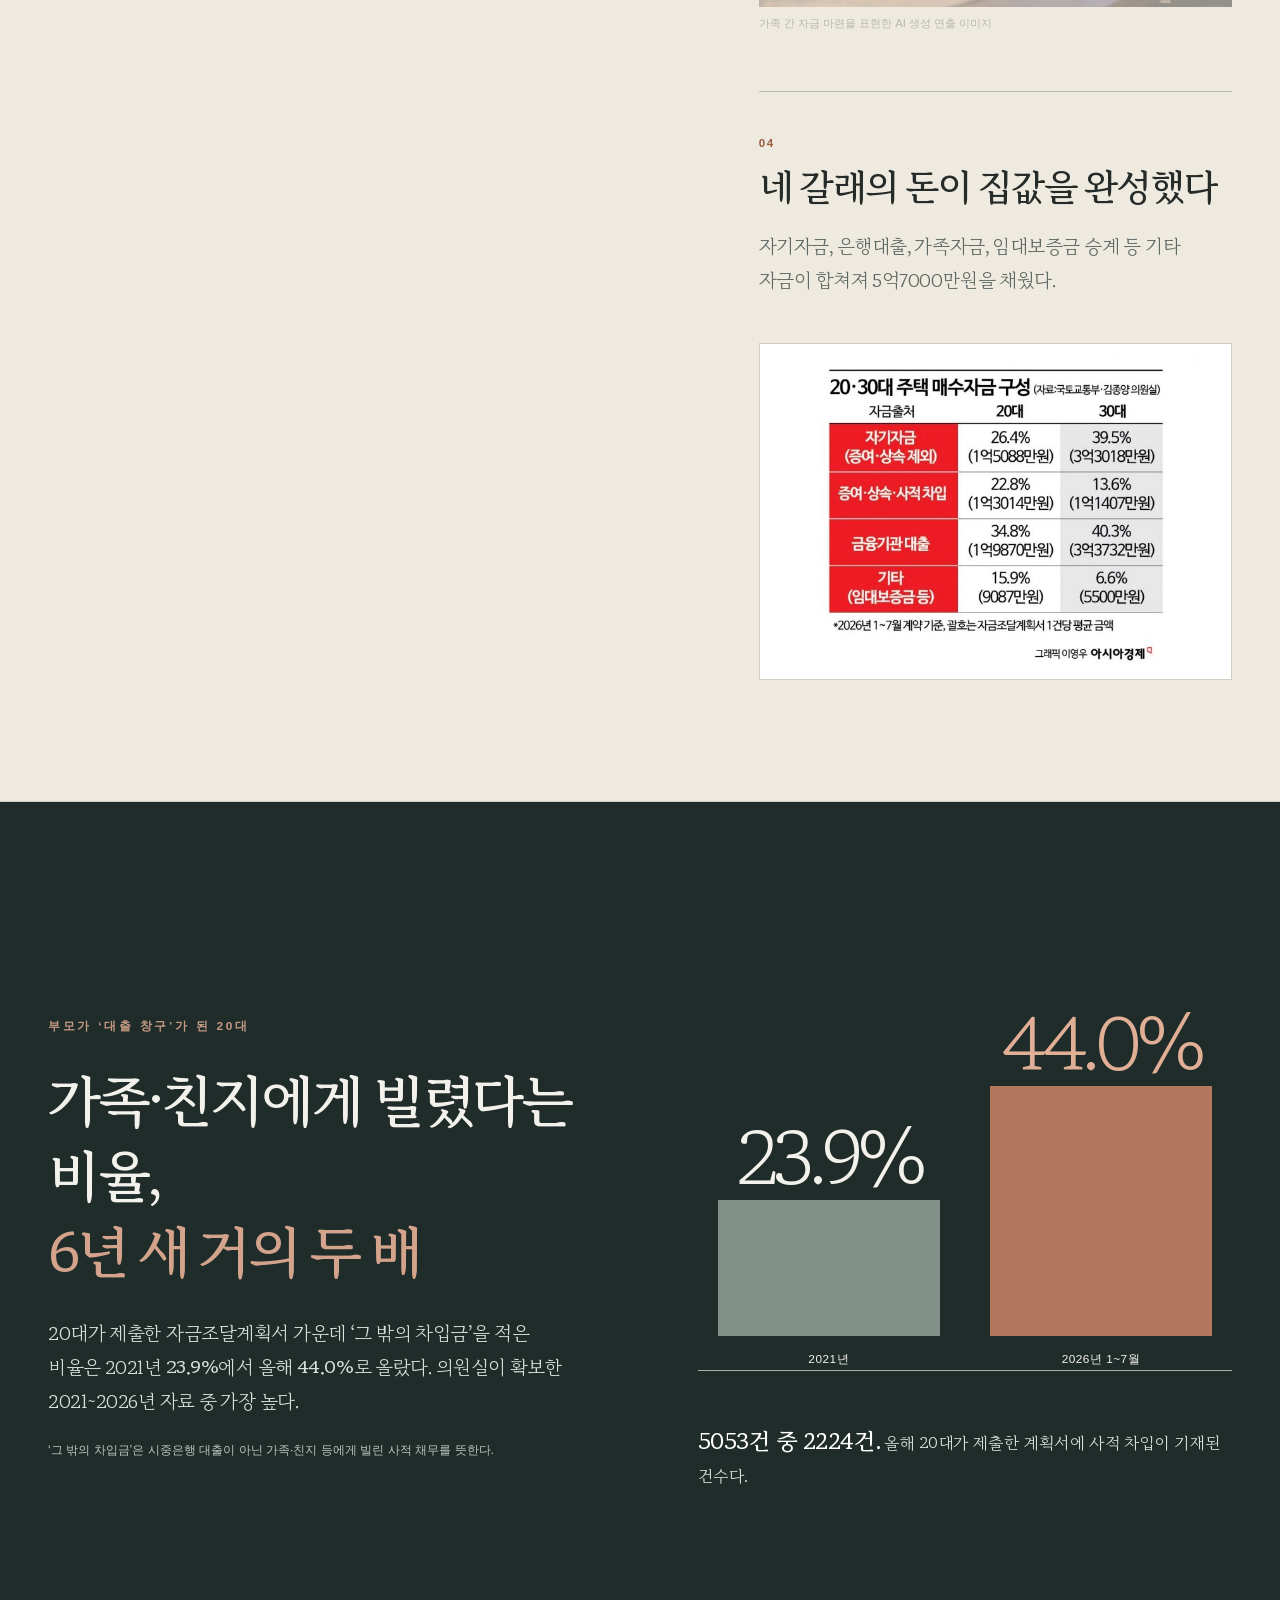
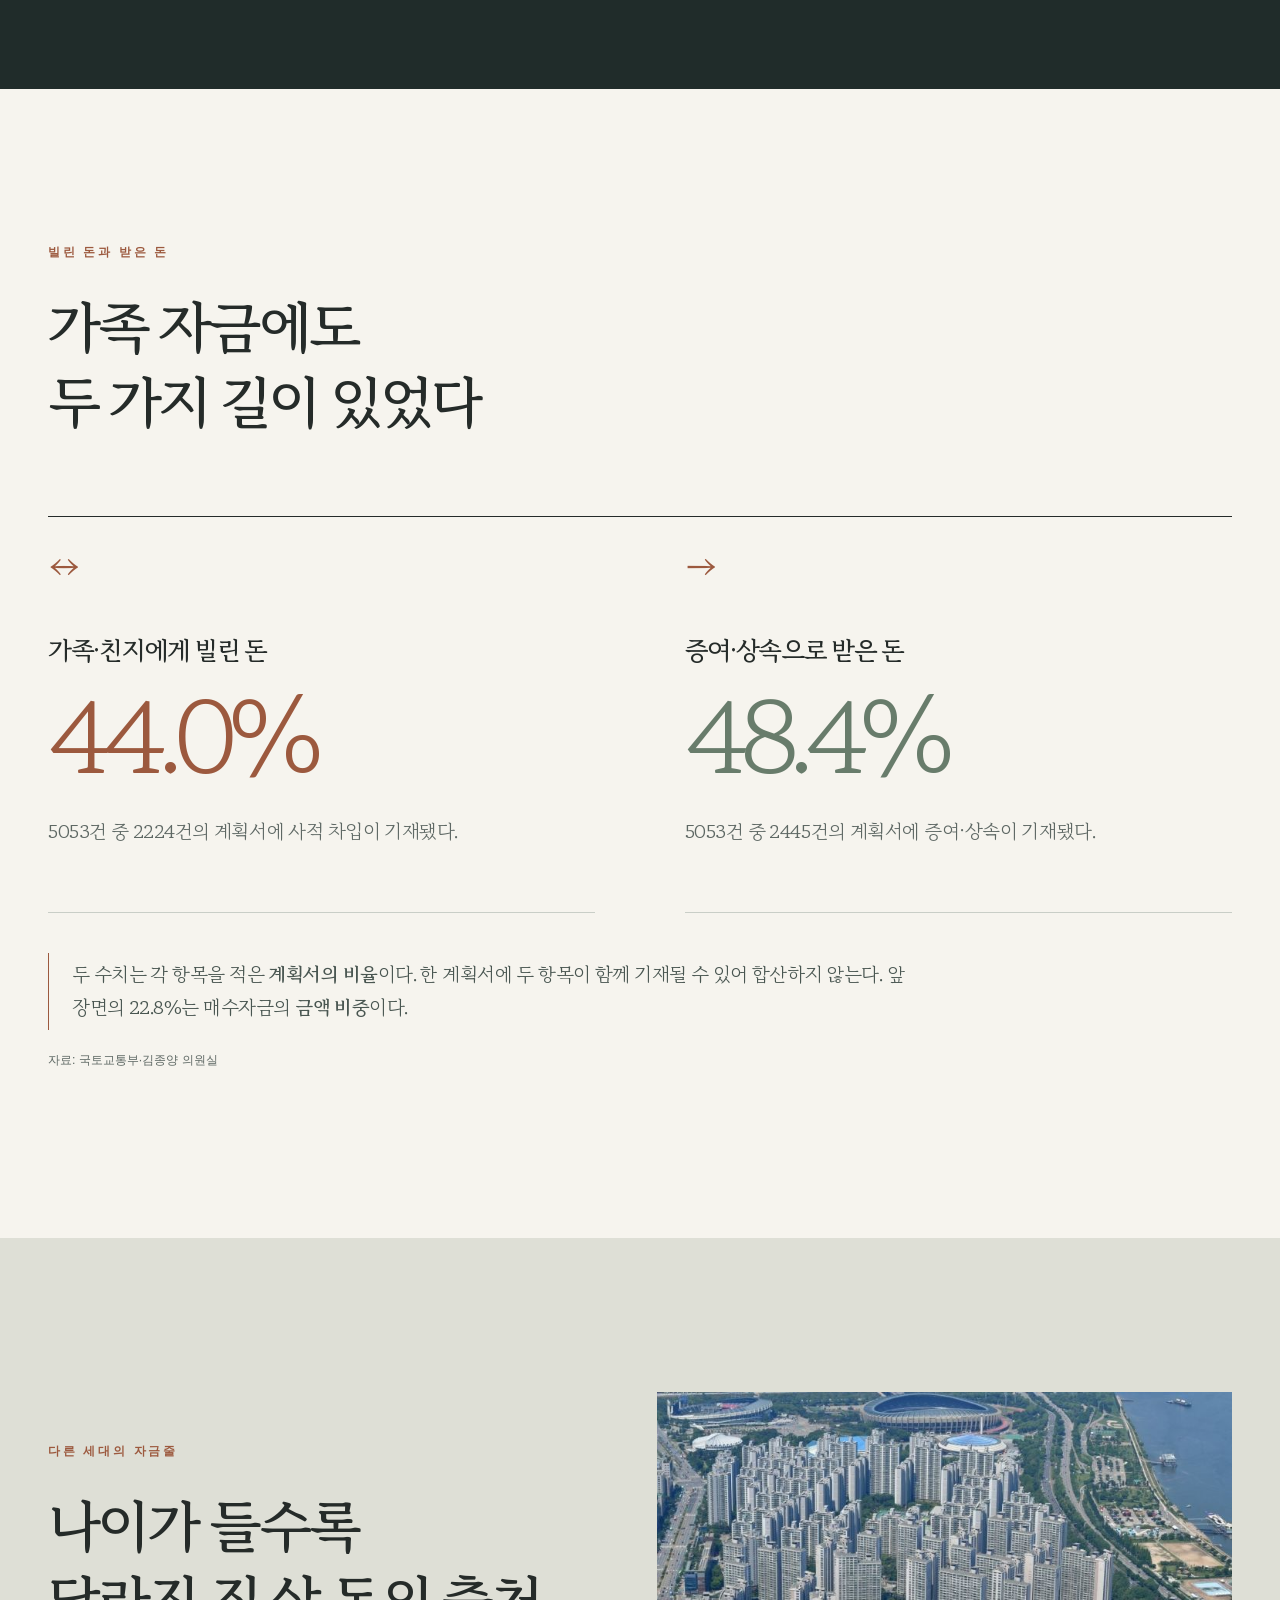
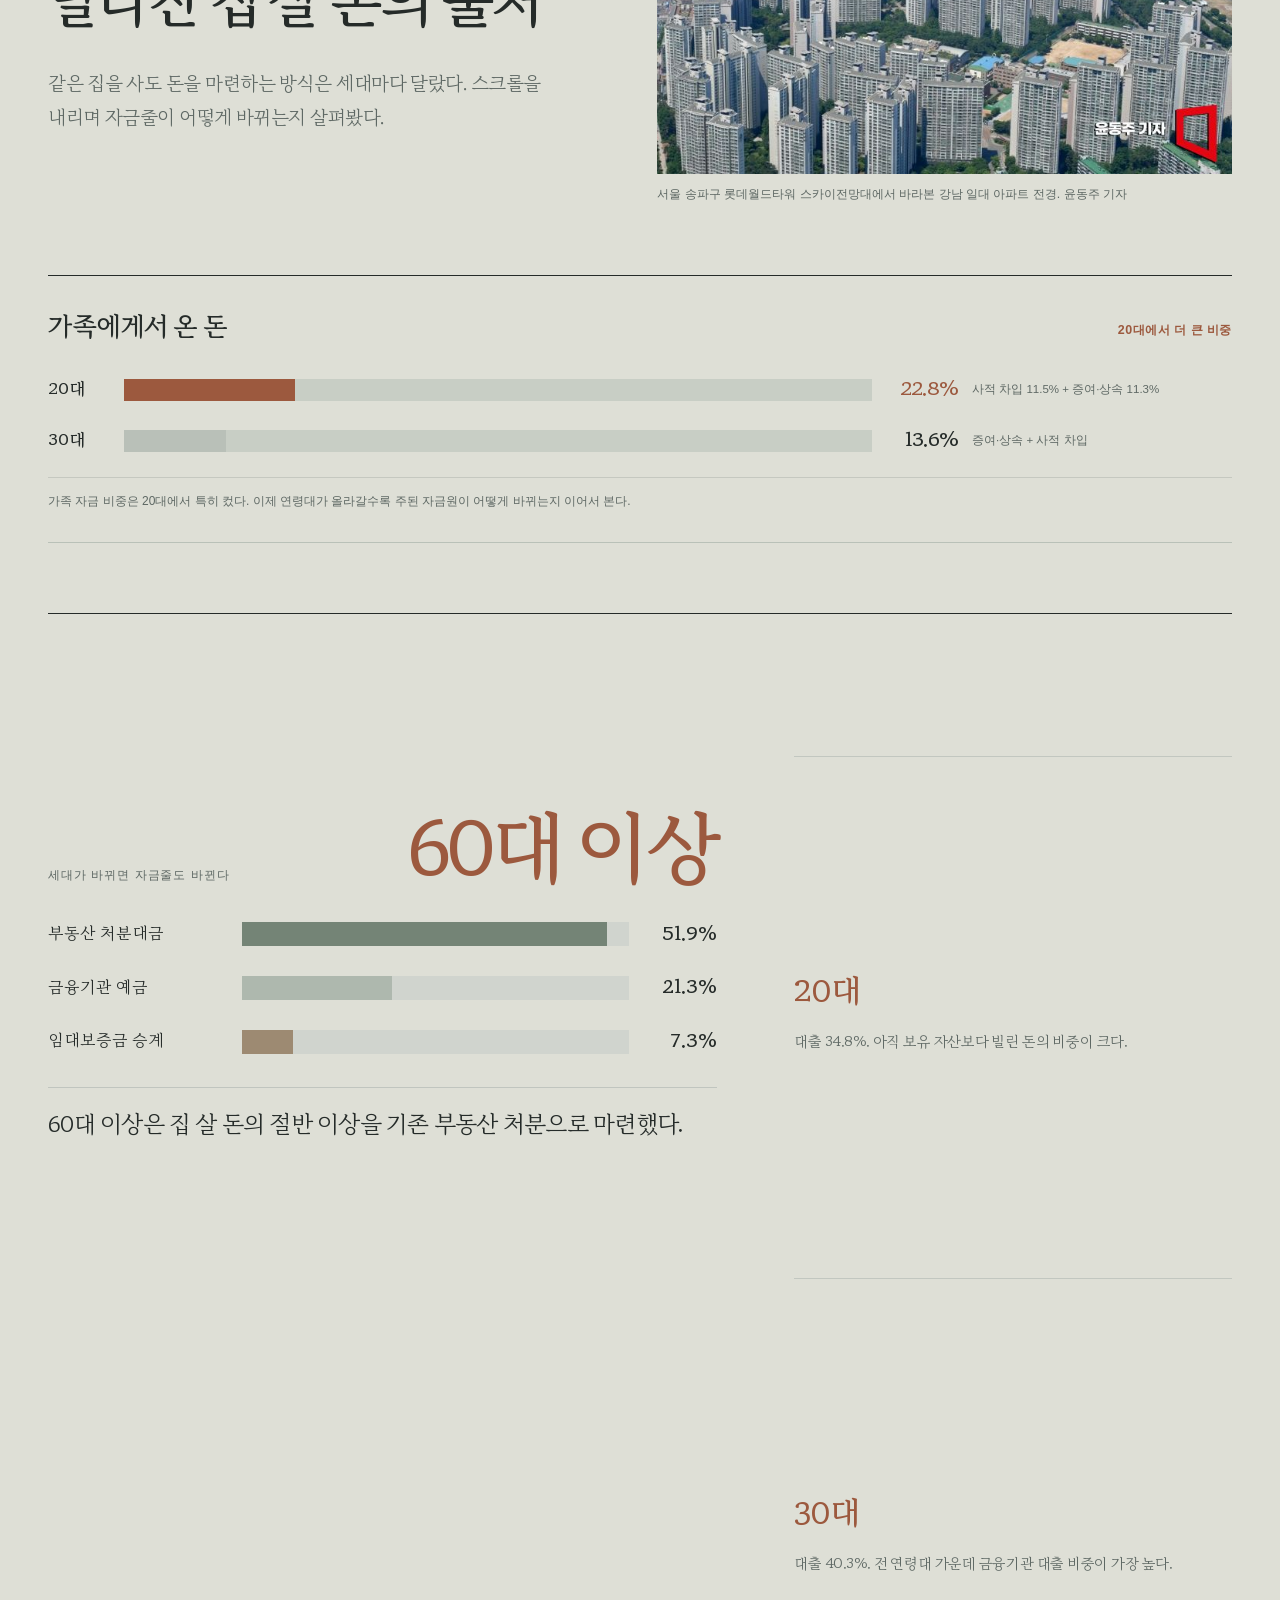
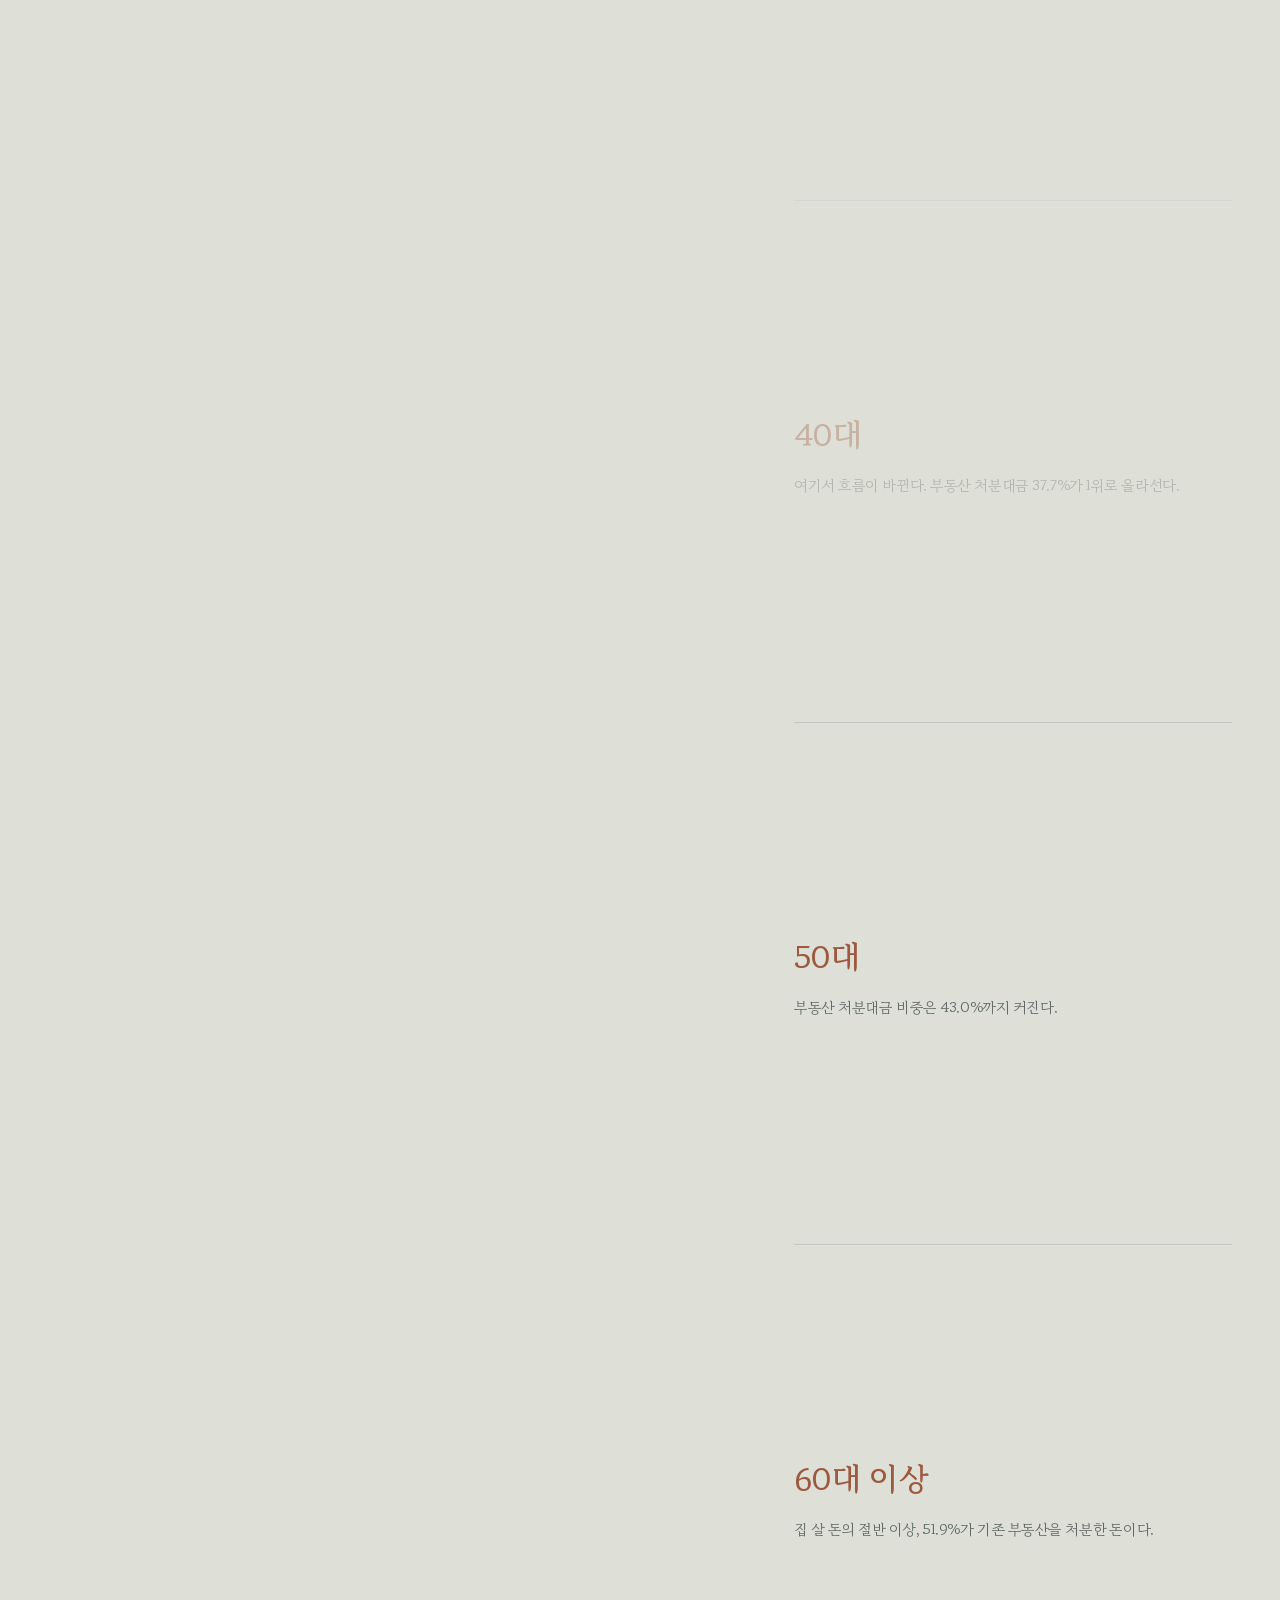
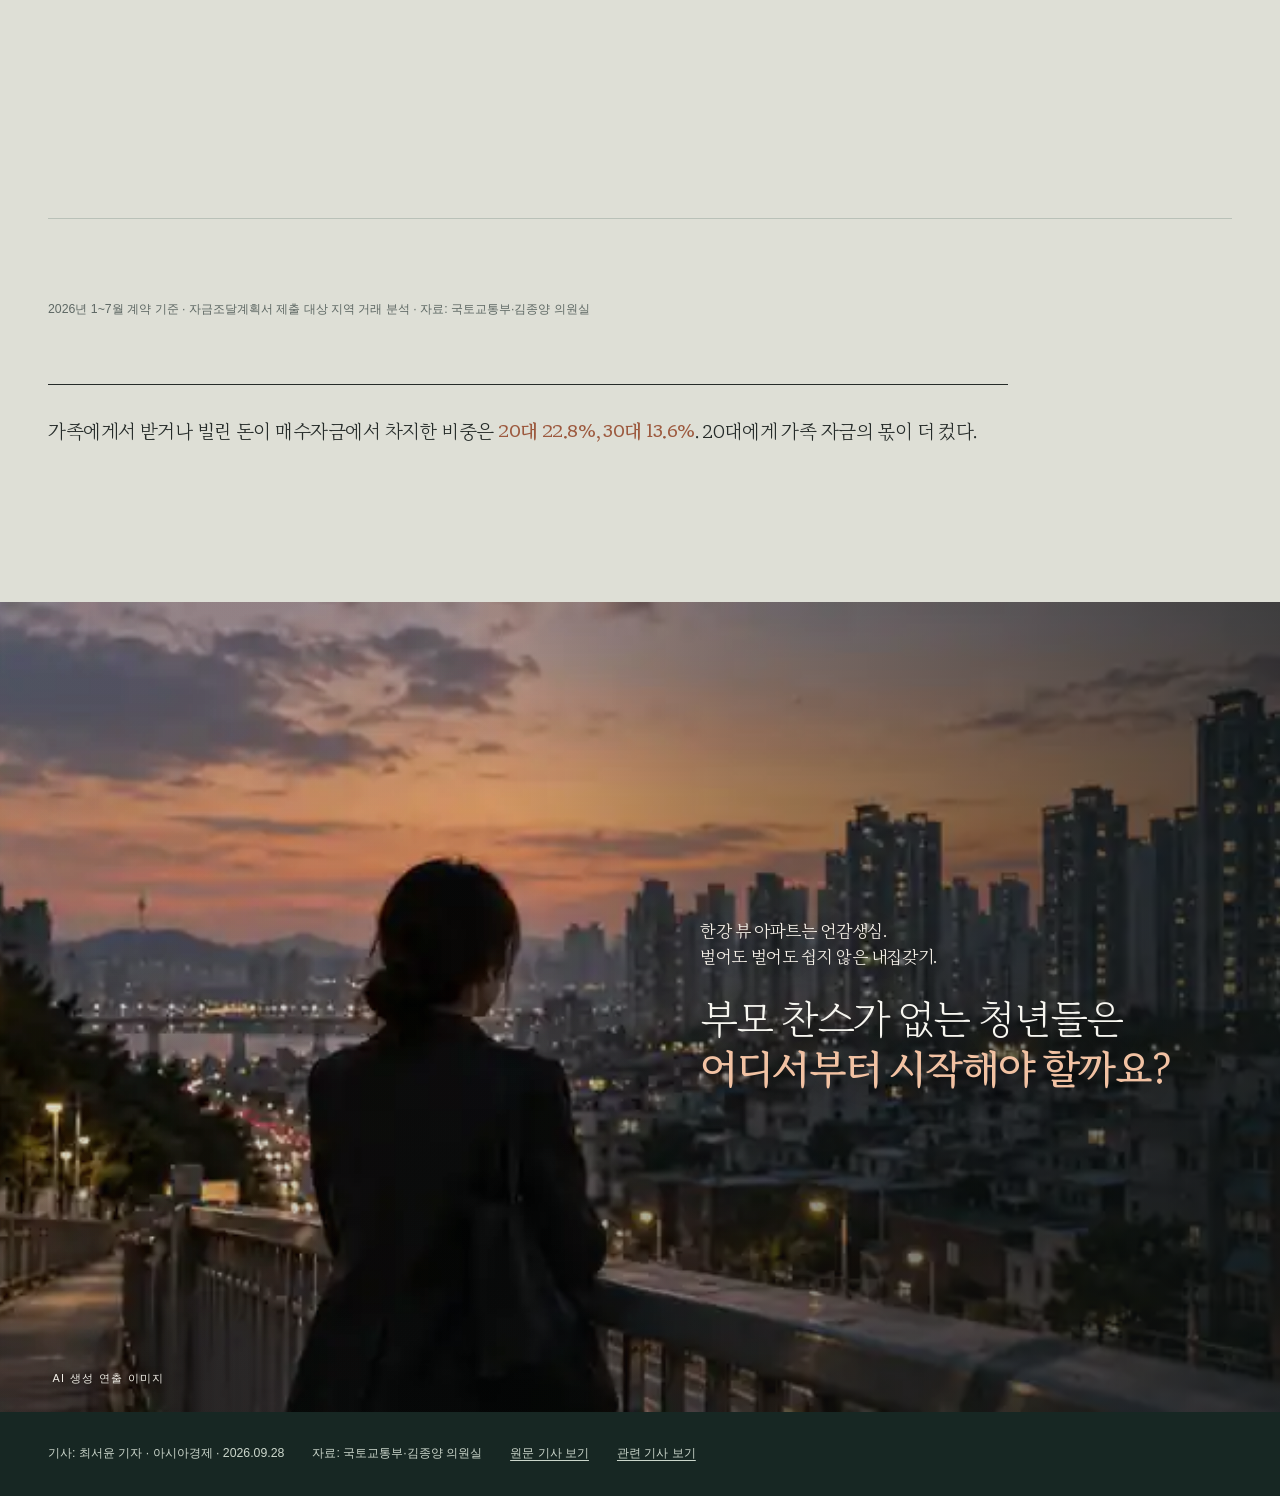
==== commit 960b0fef: "Remove duplicate source graphic caption" ====
--- a/bank-of-parents/index.html
+++ b/bank-of-parents/index.html
@@ -58,7 +58,7 @@
         <article class="money-step" data-money-step="1"><b>01</b><h3>먼저, 내 돈</h3><p>예금·현금·주식 매각대금·부동산 처분대금 등을 합친 자체 자금은 <strong>26.4%</strong>. 약 1억5100만원이었다.</p></article>
         <article class="money-step" data-money-step="2"><b>02</b><h3>은행에서 더 채웠다</h3><p>금융기관 대출 <strong>34.8%</strong>가 더해지면서 집값의 절반을 훌쩍 넘겼다.</p><figure class="money-step-photo"><img src="assets/bank-desk.webp" alt="대출 안내 간판 아래 은행 창구" loading="lazy" width="745" height="462"><figcaption>은행 대출 창구. 아시아경제 사진</figcaption></figure></article>
         <article class="money-step" data-money-step="3"><b>03</b><h3>그리고 가족의 돈</h3><p>가족·친지에게 빌린 돈 11.5%와 증여·상속 11.3%. 합쳐서 <strong>22.8%</strong>가 가족에게서 왔다.</p><figure class="money-step-photo"><img src="assets/family-table.webp" alt="부모와 성인 자녀가 식탁에 마주 앉아 서류를 살펴보는 AI 생성 연출 이미지" loading="lazy" width="1774" height="887"><figcaption>가족 간 자금 마련을 표현한 AI 생성 연출 이미지</figcaption></figure></article>
-        <article class="money-step" data-money-step="4"><b>04</b><h3>네 갈래의 돈이 집값을 완성했다</h3><p>자기자금, 은행대출, 가족자금, 임대보증금 승계 등 기타 자금이 합쳐져 5억7000만원을 채웠다.</p><figure class="money-step-photo"><img src="assets/funding-source.webp" alt="20대와 30대 주택 매수자금 구성 그래픽" loading="lazy" width="745" height="529"><figcaption>20·30대 주택 매수자금 구성. 자료: 국토교통부·김종양 의원실 · 그래픽: 이영우 기자</figcaption></figure></article>
+        <article class="money-step" data-money-step="4"><b>04</b><h3>네 갈래의 돈이 집값을 완성했다</h3><p>자기자금, 은행대출, 가족자금, 임대보증금 승계 등 기타 자금이 합쳐져 5억7000만원을 채웠다.</p><figure class="money-step-photo"><img src="assets/funding-source.webp" alt="20대와 30대 주택 매수자금 구성 그래픽" loading="lazy" width="745" height="529"></figure></article>
       </div>
     </div>
   </section>
--- a/bank-of-parents/styles-editorial-opening-v3.css
+++ b/bank-of-parents/styles-editorial-opening-v3.css
@@ -607,295 +607,72 @@
 }
 
 
-/* Editorial photo rhythm between interactive chapters */
-.story-photo-break{position:relative;width:min(calc(100% - 72px),1320px);margin:0 auto;overflow:hidden;background:#1e2927}
-.story-photo-break figure{position:relative;margin:0;aspect-ratio:16/7;min-height:430px;overflow:hidden}
-.story-photo-break figure::after{content:"";position:absolute;inset:0;background:linear-gradient(90deg,rgba(16,23,22,.12),rgba(16,23,22,.02) 48%,rgba(16,23,22,.52))}
-.story-photo-break img{width:100%;height:100%;object-fit:cover;transition:transform 1.2s cubic-bezier(.2,.75,.2,1)}
-.story-photo-break.bank-break img{object-position:center 52%}
-.story-photo-break.family-break img{object-position:center 48%}
-.story-photo-break .story-photo-copy{position:absolute;z-index:2;right:5%;top:50%;transform:translateY(-50%);display:flex;flex-direction:column;align-items:flex-end;color:#fff;text-align:right}
-.story-photo-break .story-photo-copy span{font-size:.78rem;letter-spacing:.12em;font-weight:700;margin-bottom:8px;text-shadow:0 2px 10px rgba(0,0,0,.35)}
-.story-photo-break .story-photo-copy strong{font-family:MaruBuri,serif;font-size:clamp(3.4rem,6.5vw,7.2rem);line-height:.95;letter-spacing:-.055em;text-shadow:0 3px 22px rgba(0,0,0,.35)}
-.story-photo-break figcaption{position:absolute;z-index:3;left:14px;bottom:12px;padding:5px 8px;background:rgba(17,24,23,.48);color:#f2eee5;font-size:.66rem}
-.story-photo-break.in-view img{transform:scale(1.035)}
-@media(max-width:900px){
-  .story-photo-break{width:min(calc(100% - 36px),760px)}
-  .story-photo-break figure{aspect-ratio:4/3;min-height:0}
-}
-@media(max-width:768px){
-  .story-photo-break{width:100%;margin:0}
-  .story-photo-break figure{aspect-ratio:4/5}
-  .story-photo-break figure::after{background:linear-gradient(180deg,rgba(16,23,22,.02) 35%,rgba(16,23,22,.62) 100%)}
-  .story-photo-break.bank-break img{object-position:48% center}
-  .story-photo-break.family-break img{object-position:52% center}
-  .story-photo-break .story-photo-copy{left:18px;right:18px;top:auto;bottom:42px;transform:none;align-items:flex-start;text-align:left}
-  .story-photo-break .story-photo-copy span{font-size:.7rem}
-  .story-photo-break .story-photo-copy strong{font-size:clamp(3rem,16vw,5.2rem)}
-  .story-photo-break figcaption{left:12px;bottom:10px;font-size:.6rem}
-}
-@media(prefers-reduced-motion:reduce){.story-photo-break img{transition:none!important;transform:none!important}}
-
-/* Money step editorial photos */
-.money-step-photo{margin:24px 0 0;overflow:hidden;background:#ddd6c9}
-.money-step-photo img{width:100%;aspect-ratio:16/9;object-fit:cover;display:block;transform:scale(1.01);transition:transform .7s ease}
-.money-step.is-active .money-step-photo img{transform:scale(1.045)}
-.money-step-photo figcaption{padding:8px 0 0;font-size:.7rem;line-height:1.55;color:var(--sub)}
-@media(max-width:768px){
-  .money-step-photo{margin-top:18px}
-  .money-step-photo img{aspect-ratio:4/3}
-  .money-step[data-money-step="2"] .money-step-photo img{object-position:center 52%}
-  .money-step[data-money-step="3"] .money-step-photo img{object-position:center 48%}
-}
-@media(prefers-reduced-motion:reduce){.money-step-photo img{transition:none!important;transform:none!important}}
-
-
-/* Refined family photo + source graphic */
-.money-step-photo-family{max-width:520px;margin-left:auto;margin-right:auto;background:transparent}
-.money-step-photo-family img{aspect-ratio:auto!important;height:auto!important;object-fit:contain!important;transform:none!important}
-.money-step.is-active .money-step-photo-family img{transform:none!important}
-.money-source-proof{padding:54px 0 76px;background:#efeae0}
-.money-source-graphic{width:min(100%,760px);margin:0 auto}
-.money-source-graphic img{width:100%;height:auto;display:block;background:#fff;border:1px solid #d3cec4}
-.money-source-graphic figcaption{padding-top:10px;text-align:right;font-size:.72rem;color:var(--sub)}
-@media(max-width:768px){
-  .money-step-photo-family{max-width:100%;margin-top:16px}
-  .money-source-proof{padding:34px 0 48px}
-  .money-source-graphic{width:100%}
-  .money-source-graphic figcaption{text-align:left;font-size:.66rem}
-}
-
-
-/* 2026-09-29 family photo size correction */
-.money-step[data-money-step="3"] .money-step-photo-family{
-  width:min(100%,420px);
-  max-width:420px;
-  margin:20px auto 0;
-}
-.money-step[data-money-step="3"] .money-step-photo-family img{
+/* Money journey media system — single source of truth */
+.money-scroll{
   width:100%;
-  height:auto!important;
-  max-height:310px;
-  object-fit:contain!important;
-  object-position:center center;
+}
+.money-step{
+  width:100%;
+}
+.money-step > b,
+.money-step > h3,
+.money-step > p,
+.money-step > figure{
+  width:100%;
+  max-width:520px;
+  margin-left:0;
+  margin-right:0;
+}
+.money-step-photo{
+  margin-top:24px!important;
+  margin-bottom:0!important;
+  background:transparent;
+  overflow:visible;
+}
+.money-step-photo img{
+  display:block;
+  width:100%;
+  height:auto;
+  max-width:100%;
+  max-height:none;
+  aspect-ratio:auto;
+  object-fit:contain;
+  object-position:center;
   transform:none!important;
-}
-.money-step[data-money-step="3"] .money-step-photo-family figcaption{
-  max-width:420px;
-  margin:0 auto;
-}
-@media(max-width:768px){
-  .money-step[data-money-step="3"] .money-step-photo-family{
-    width:min(88vw,360px);
-    max-width:360px;
-    margin:16px auto 0;
-  }
-  .money-step[data-money-step="3"] .money-step-photo-family img{
-    max-height:250px;
-  }
-}
-
-
-/* 2026-09-29 unify money-step media widths */
-.money-step[data-money-step="2"] .money-step-photo,
-.money-step[data-money-step="3"] .money-step-photo,
-.money-step[data-money-step="4"] .money-step-photo{
-  width:min(100%,460px);
-  max-width:460px;
-  margin:20px auto 0;
+  border:0;
   background:transparent;
 }
-.money-step[data-money-step="2"] .money-step-photo img,
-.money-step[data-money-step="3"] .money-step-photo img,
-.money-step[data-money-step="4"] .money-step-photo img{
+.money-step-photo figcaption{
   width:100%;
-  height:auto!important;
-  max-height:none!important;
-  aspect-ratio:auto!important;
-  object-fit:contain!important;
-  object-position:center center;
-  transform:none!important;
-  display:block;
-}
-.money-step[data-money-step="2"].is-active .money-step-photo img,
-.money-step[data-money-step="3"].is-active .money-step-photo img,
-.money-step[data-money-step="4"].is-active .money-step-photo img{
-  transform:none!important;
-}
-.money-step[data-money-step="2"] .money-step-photo figcaption,
-.money-step[data-money-step="3"] .money-step-photo figcaption,
-.money-step[data-money-step="4"] .money-step-photo figcaption{
-  width:100%;
-  max-width:460px;
-  margin:0 auto;
-  padding-top:8px;
+  margin:8px 0 0;
+  padding:0;
   font-size:.7rem;
   line-height:1.55;
   color:var(--sub);
-}
-@media(max-width:768px){
-  .money-step[data-money-step="2"] .money-step-photo,
-  .money-step[data-money-step="3"] .money-step-photo,
-  .money-step[data-money-step="4"] .money-step-photo{
-    width:min(88vw,360px);
-    max-width:360px;
-    margin:16px auto 0;
-  }
-  .money-step[data-money-step="2"] .money-step-photo figcaption,
-  .money-step[data-money-step="3"] .money-step-photo figcaption,
-  .money-step[data-money-step="4"] .money-step-photo figcaption{
-    max-width:360px;
+  text-align:left;
+}
+.money-step[data-money-step="4"] .money-step-photo img{
+  background:#fff;
+  border:1px solid #d3cec4;
+}
+@media(max-width:900px){
+  .money-step > b,
+  .money-step > h3,
+  .money-step > p,
+  .money-step > figure{
+    max-width:100%;
+  }
+}
+@media(max-width:768px){
+  .money-step-photo{
+    margin-top:18px!important;
+  }
+  .money-step-photo figcaption{
+    margin-top:7px;
     font-size:.66rem;
-  }
-}
-
-
-/* 2026-09-29 exact unified media cards for steps 02-04 */
-.money-step[data-money-step="2"] .money-step-photo,
-.money-step[data-money-step="3"] .money-step-photo,
-.money-step[data-money-step="4"] .money-step-photo{
-  width:460px!important;
-  max-width:100%!important;
-  height:330px!important;
-  margin:20px auto 0!important;
-  display:grid!important;
-  grid-template-rows:290px auto!important;
-  overflow:visible!important;
-  background:transparent!important;
-}
-.money-step[data-money-step="2"] .money-step-photo img,
-.money-step[data-money-step="3"] .money-step-photo img,
-.money-step[data-money-step="4"] .money-step-photo img{
-  width:100%!important;
-  height:290px!important;
-  max-height:290px!important;
-  aspect-ratio:auto!important;
-  display:block!important;
-  transform:none!important;
-  border:0!important;
-}
-.money-step[data-money-step="2"] .money-step-photo img,
-.money-step[data-money-step="3"] .money-step-photo img{
-  object-fit:cover!important;
-}
-.money-step[data-money-step="2"] .money-step-photo img{
-  object-position:center 52%!important;
-}
-.money-step[data-money-step="3"] .money-step-photo img{
-  object-position:center 48%!important;
-}
-.money-step[data-money-step="4"] .money-step-photo{
-  background:#fff!important;
-}
-.money-step[data-money-step="4"] .money-step-photo img{
-  object-fit:contain!important;
-  object-position:center center!important;
-  padding:10px!important;
-  background:#fff!important;
-  border:1px solid #d3cec4!important;
-}
-.money-step[data-money-step="2"] .money-step-photo figcaption,
-.money-step[data-money-step="3"] .money-step-photo figcaption,
-.money-step[data-money-step="4"] .money-step-photo figcaption{
-  width:100%!important;
-  height:40px!important;
-  max-width:none!important;
-  margin:0!important;
-  padding:8px 0 0!important;
-  font-size:.7rem!important;
-  line-height:1.45!important;
-  color:var(--sub)!important;
-}
-@media(max-width:768px){
-  .money-step[data-money-step="2"] .money-step-photo,
-  .money-step[data-money-step="3"] .money-step-photo,
-  .money-step[data-money-step="4"] .money-step-photo{
-    width:min(88vw,360px)!important;
-    height:280px!important;
-    grid-template-rows:245px auto!important;
-    margin:16px auto 0!important;
-  }
-  .money-step[data-money-step="2"] .money-step-photo img,
-  .money-step[data-money-step="3"] .money-step-photo img,
-  .money-step[data-money-step="4"] .money-step-photo img{
-    height:245px!important;
-    max-height:245px!important;
-  }
-  .money-step[data-money-step="2"] .money-step-photo figcaption,
-  .money-step[data-money-step="3"] .money-step-photo figcaption,
-  .money-step[data-money-step="4"] .money-step-photo figcaption{
-    height:35px!important;
-    font-size:.66rem!important;
-  }
-}
-
-
-/* 2026-09-29 preserve full image content in steps 02-04 */
-.money-step[data-money-step="2"] .money-step-photo,
-.money-step[data-money-step="3"] .money-step-photo,
-.money-step[data-money-step="4"] .money-step-photo{
-  background:#f4f1e9!important;
-}
-.money-step[data-money-step="2"] .money-step-photo img,
-.money-step[data-money-step="3"] .money-step-photo img,
-.money-step[data-money-step="4"] .money-step-photo img{
-  object-fit:contain!important;
-  object-position:center center!important;
-  background:#f4f1e9!important;
-  padding:0!important;
-}
-.money-step[data-money-step="4"] .money-step-photo img{
-  padding:8px!important;
-  background:#fff!important;
-}
-
-
-/* 2026-09-29 final media sizing: same width, natural aspect ratio */
-.money-step[data-money-step="2"] .money-step-photo,
-.money-step[data-money-step="3"] .money-step-photo,
-.money-step[data-money-step="4"] .money-step-photo{
-  width:min(100%,460px)!important;
-  max-width:460px!important;
-  height:auto!important;
-  min-height:0!important;
-  margin:22px 0 0!important;
-  display:block!important;
-  overflow:visible!important;
-  background:transparent!important;
-}
-.money-step[data-money-step="2"] .money-step-photo img,
-.money-step[data-money-step="3"] .money-step-photo img,
-.money-step[data-money-step="4"] .money-step-photo img{
-  width:100%!important;
-  height:auto!important;
-  max-height:none!important;
-  aspect-ratio:auto!important;
-  object-fit:contain!important;
-  object-position:center center!important;
-  transform:none!important;
-  padding:0!important;
-  display:block!important;
-}
-.money-step[data-money-step="4"] .money-step-photo img{
-  background:#fff!important;
-  border:1px solid #d3cec4!important;
-}
-.money-step[data-money-step="2"] .money-step-photo figcaption,
-.money-step[data-money-step="3"] .money-step-photo figcaption,
-.money-step[data-money-step="4"] .money-step-photo figcaption{
-  width:100%!important;
-  height:auto!important;
-  max-width:none!important;
-  margin:0!important;
-  padding:8px 0 0!important;
-}
-@media(max-width:768px){
-  .money-step[data-money-step="2"] .money-step-photo,
-  .money-step[data-money-step="3"] .money-step-photo,
-  .money-step[data-money-step="4"] .money-step-photo{
-    width:min(100%,360px)!important;
-    max-width:360px!important;
-    height:auto!important;
-    margin:18px 0 0!important;
-  }
-}
+    line-height:1.5;
+  }
+}
+@media(prefers-reduced-motion:reduce){
+  .money-step-photo img{transform:none!important}
+}
